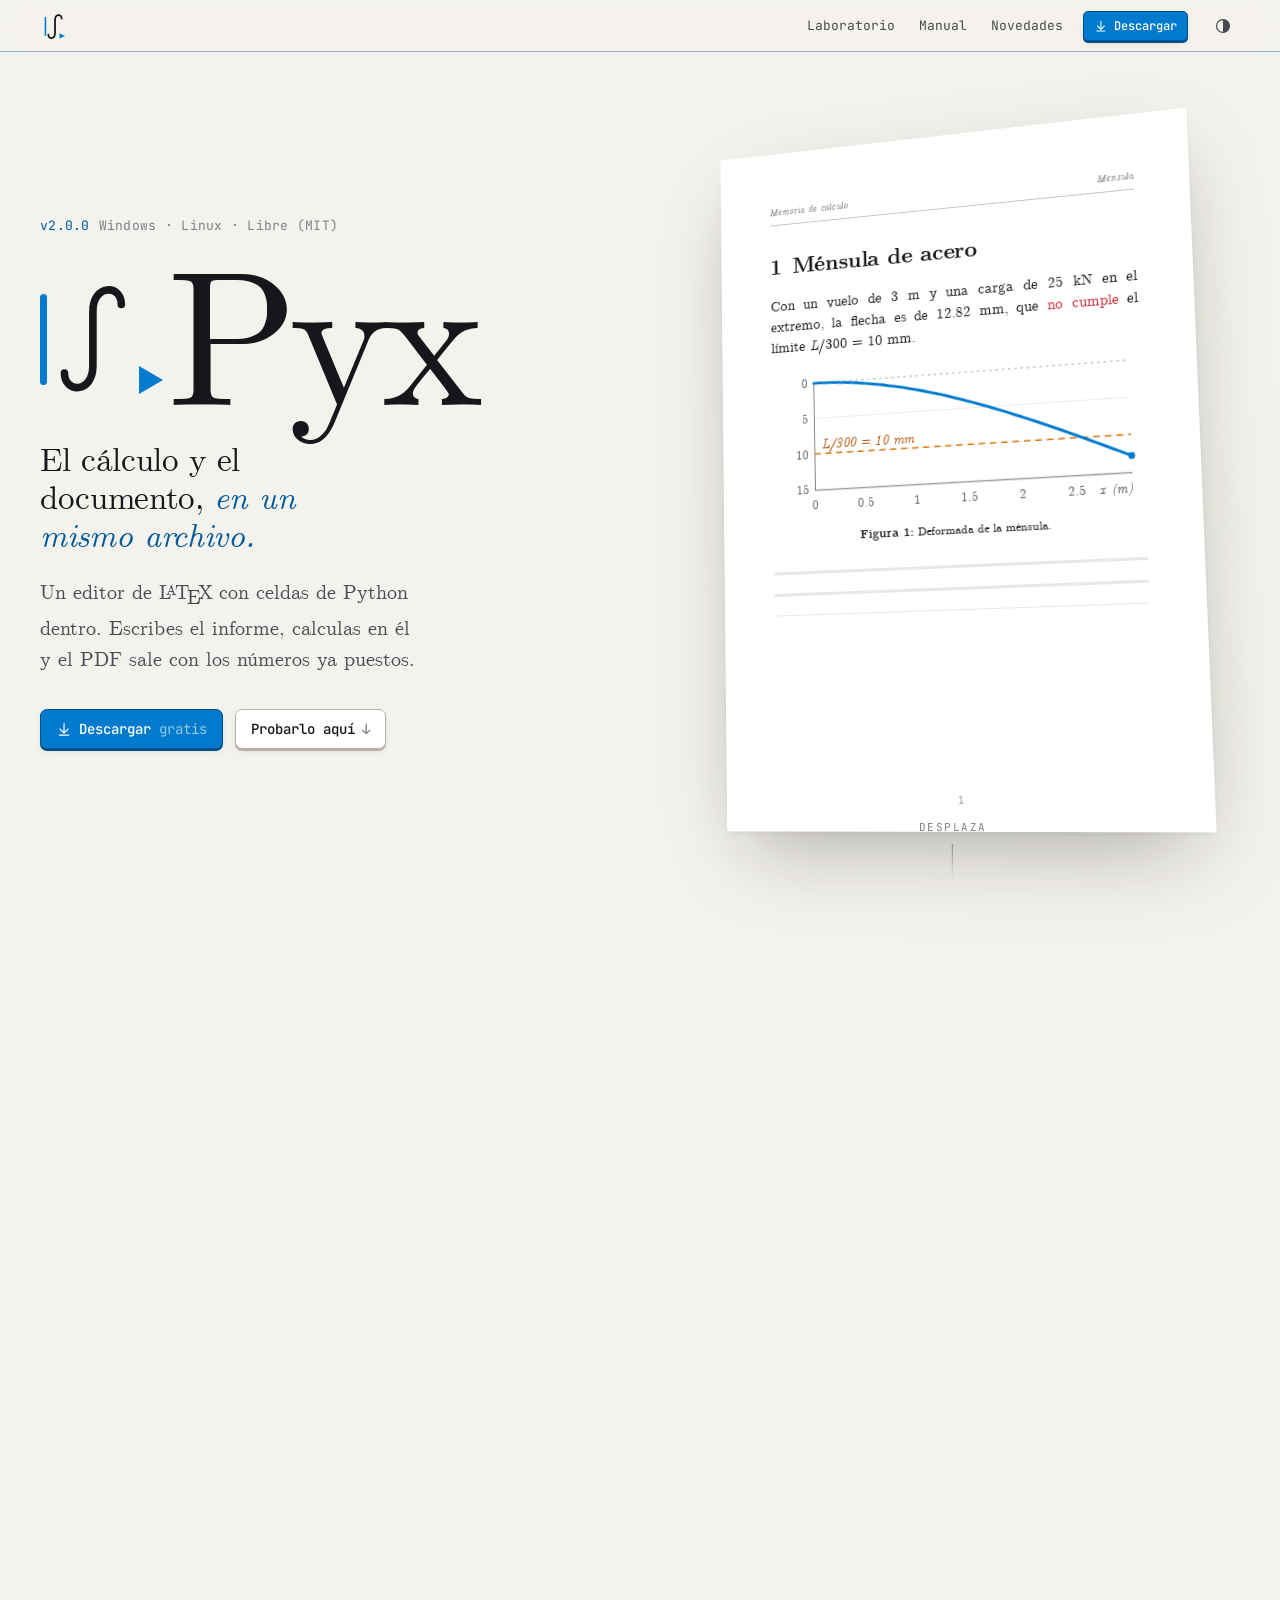
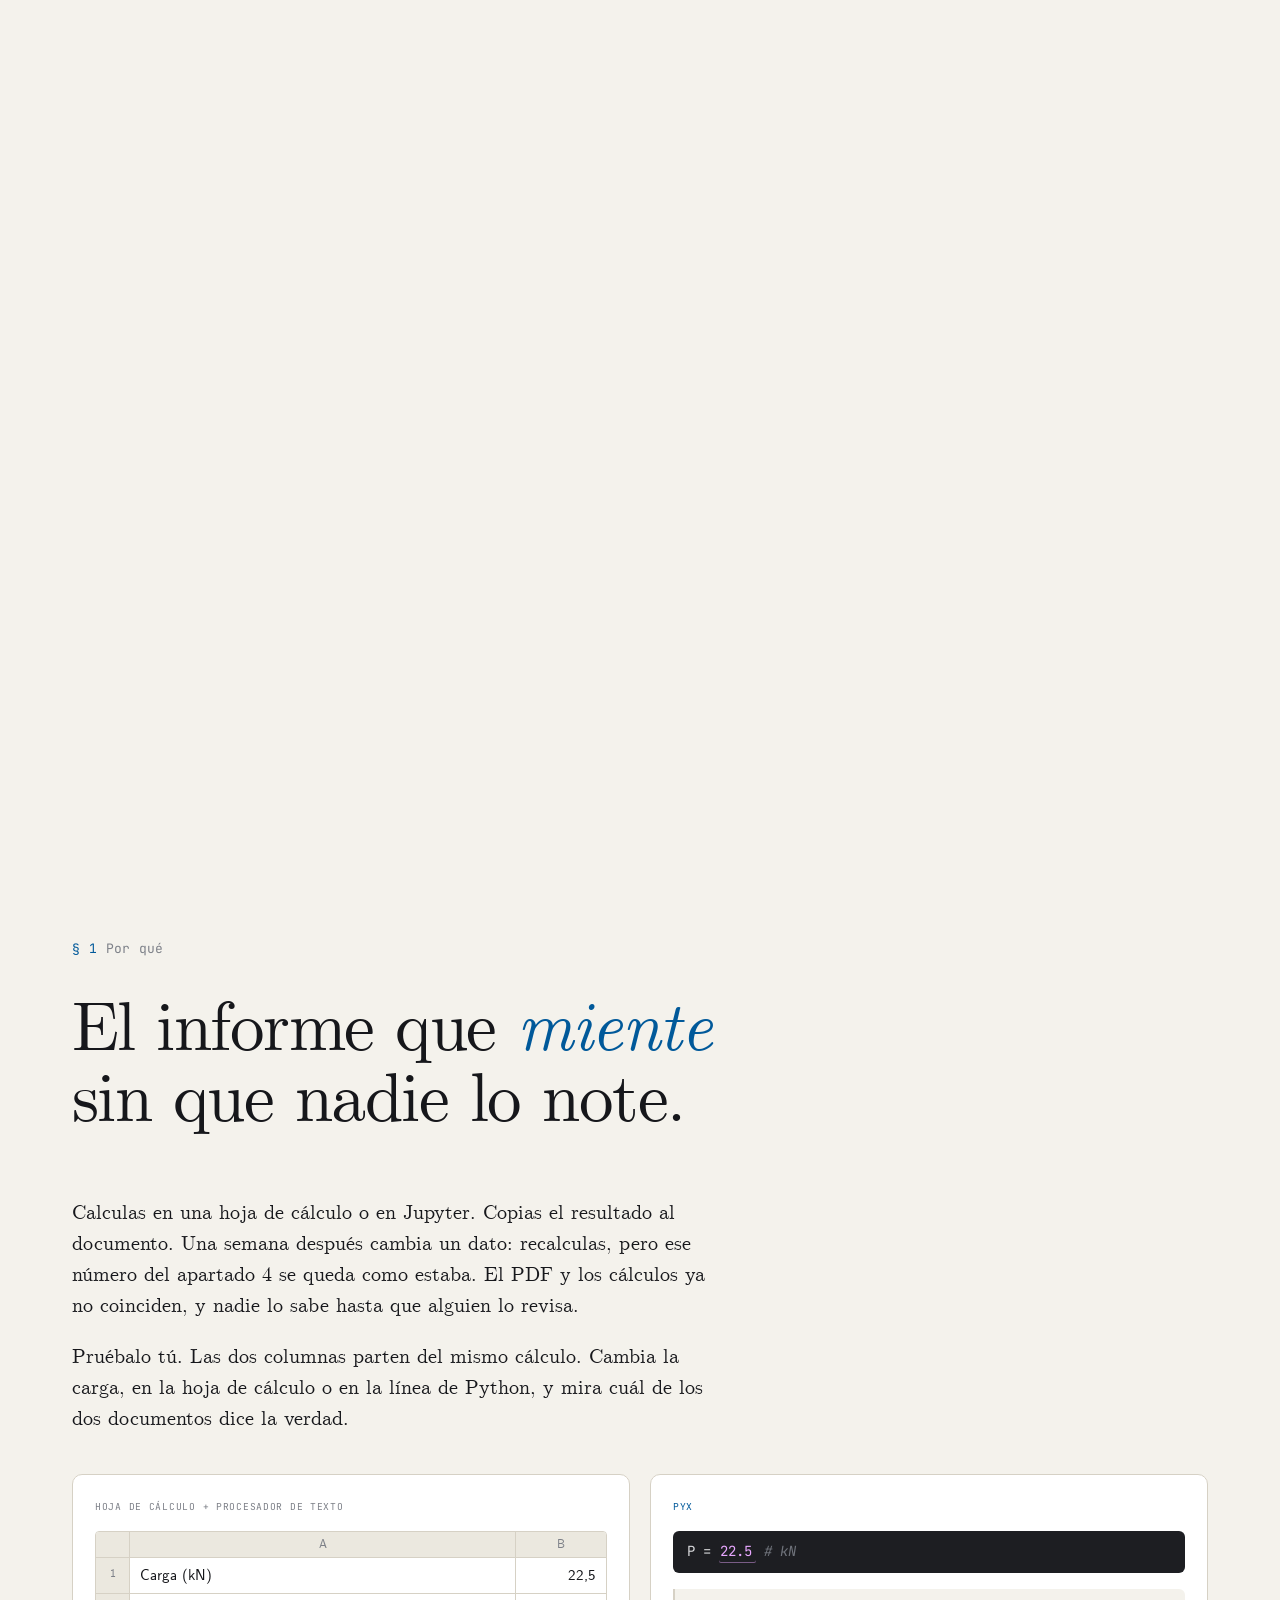
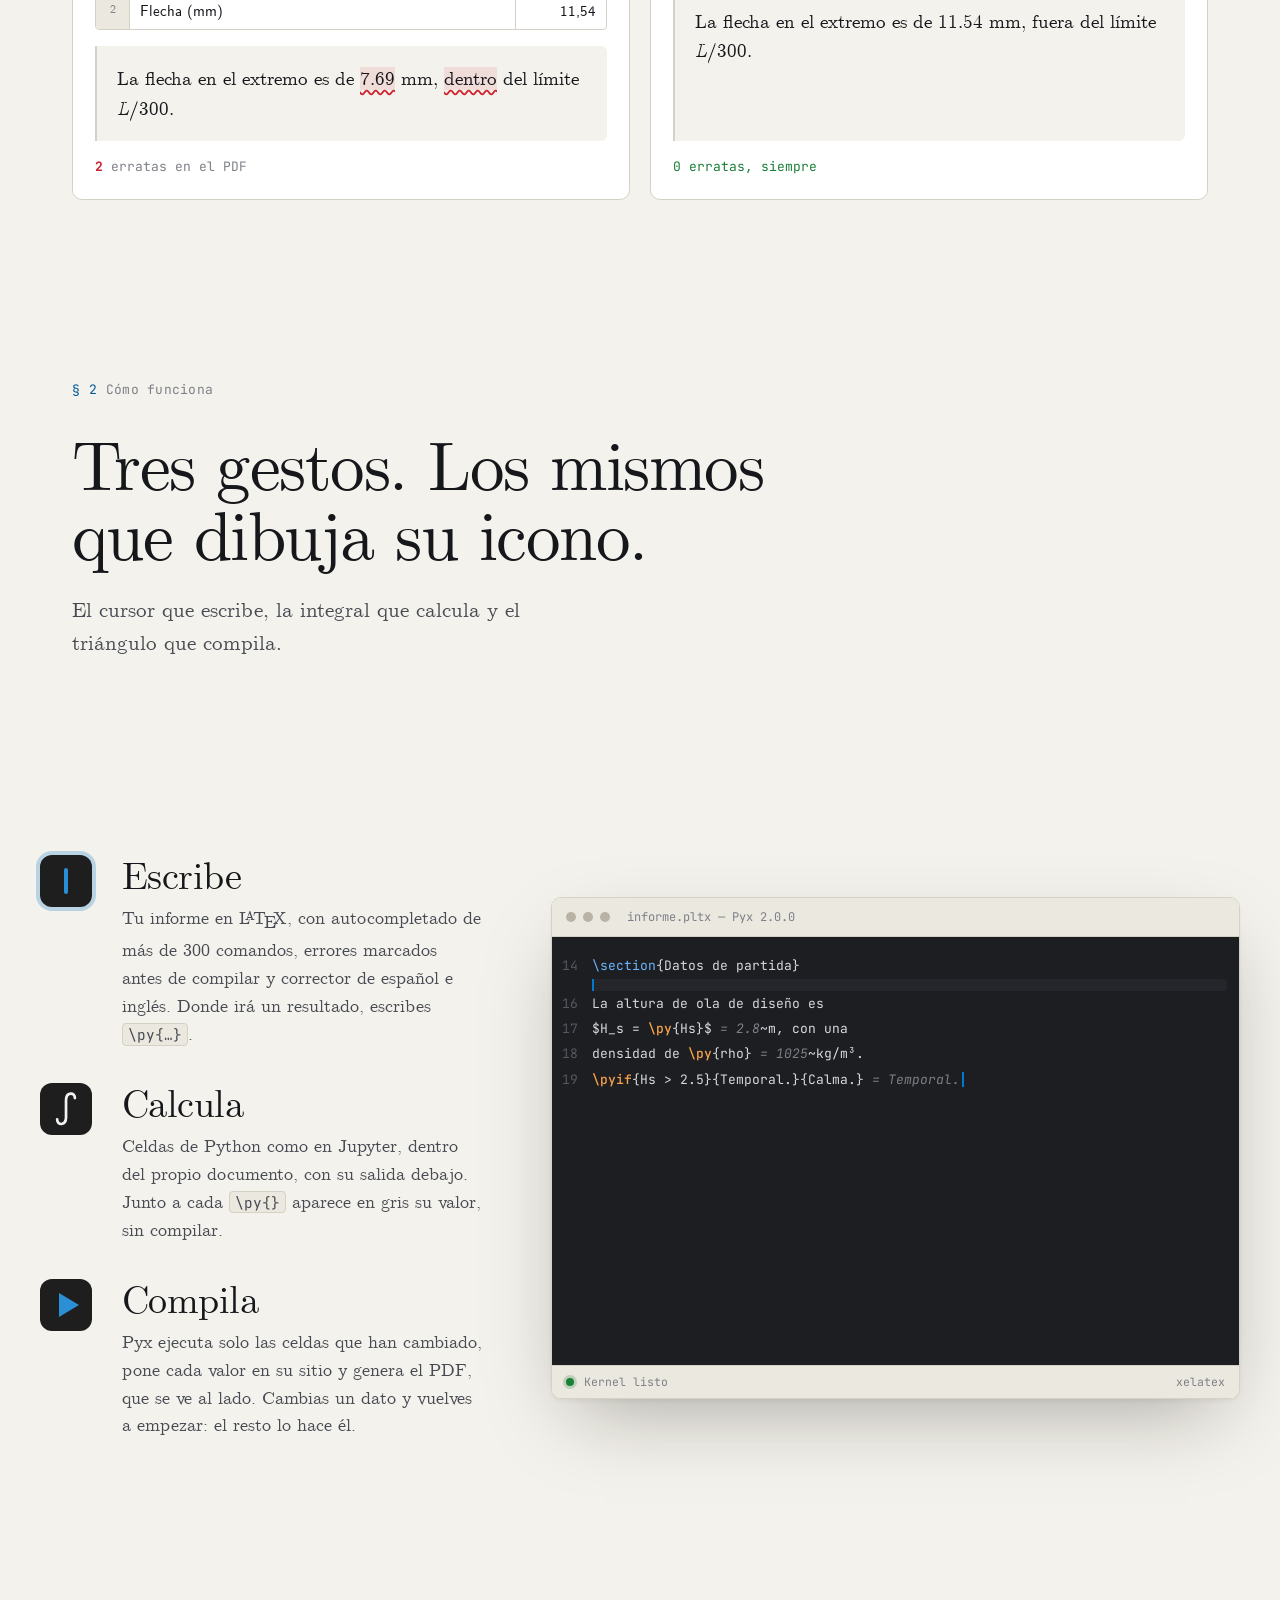
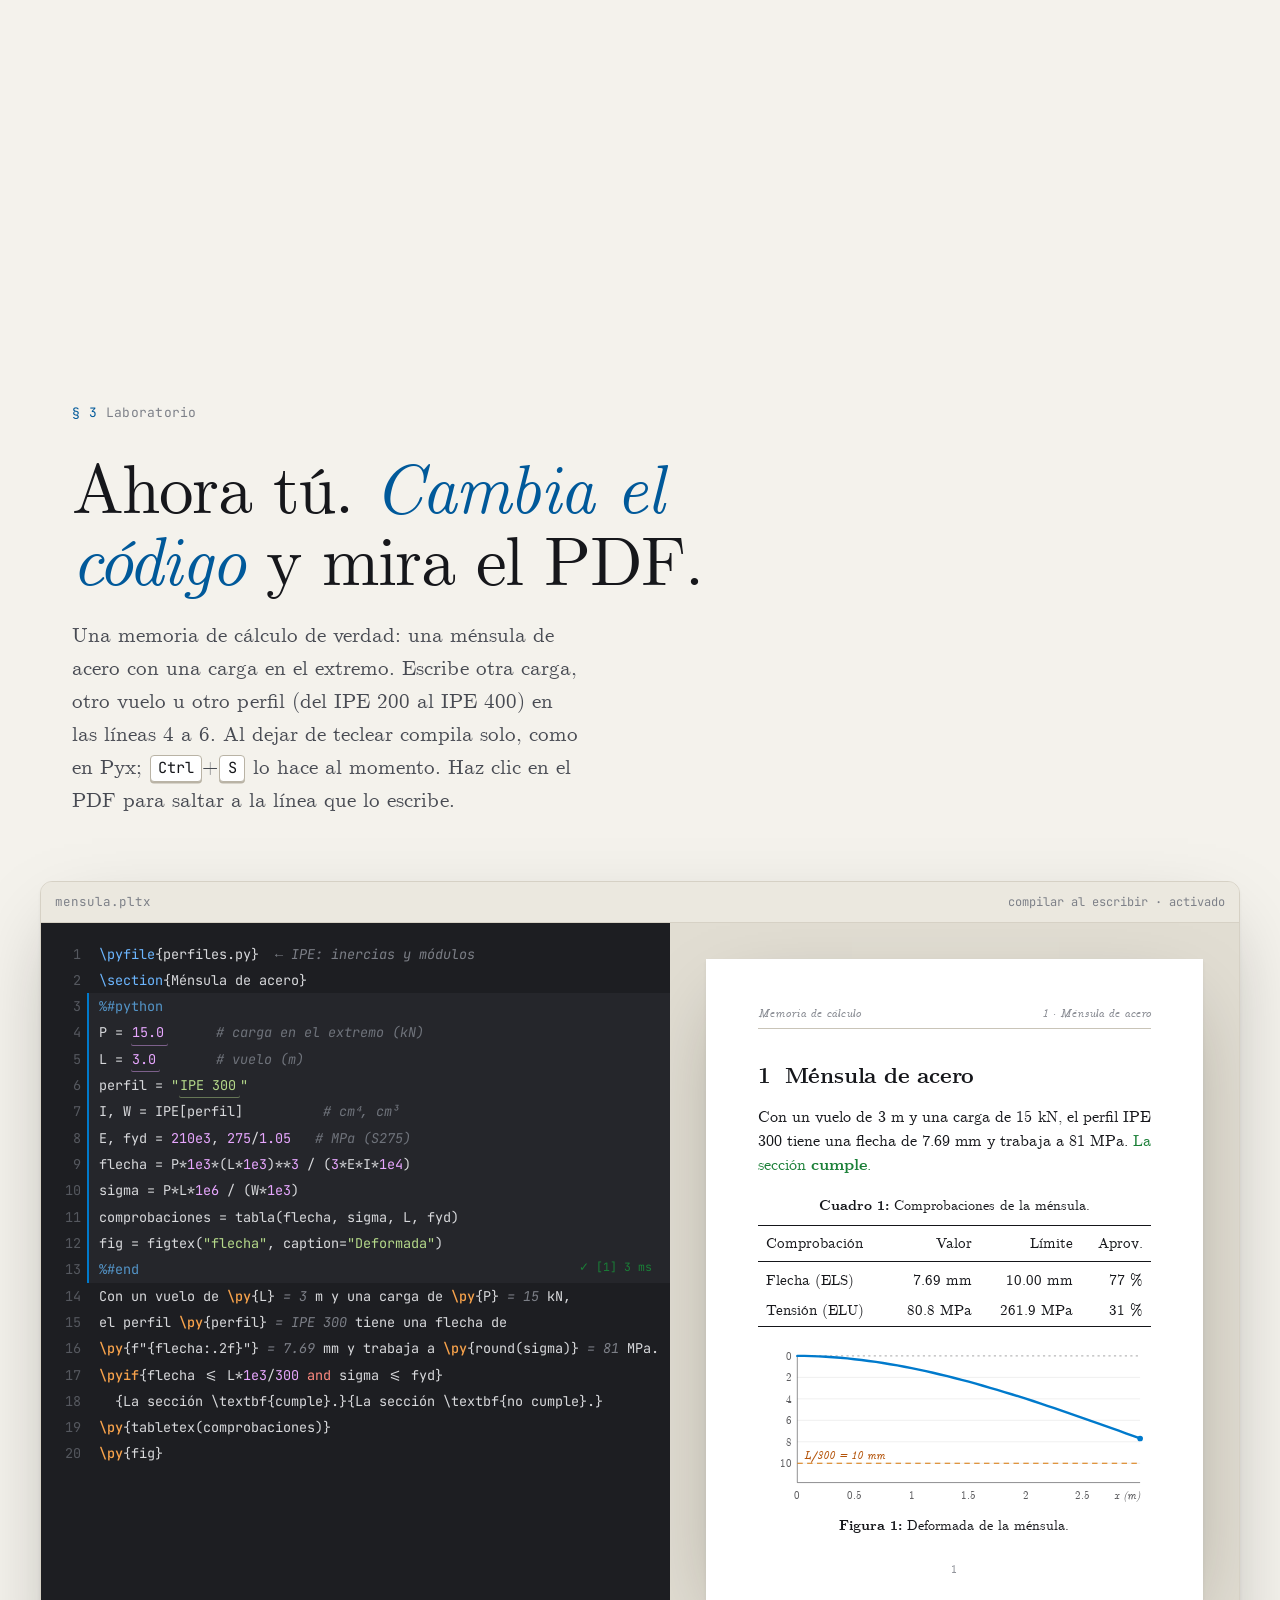
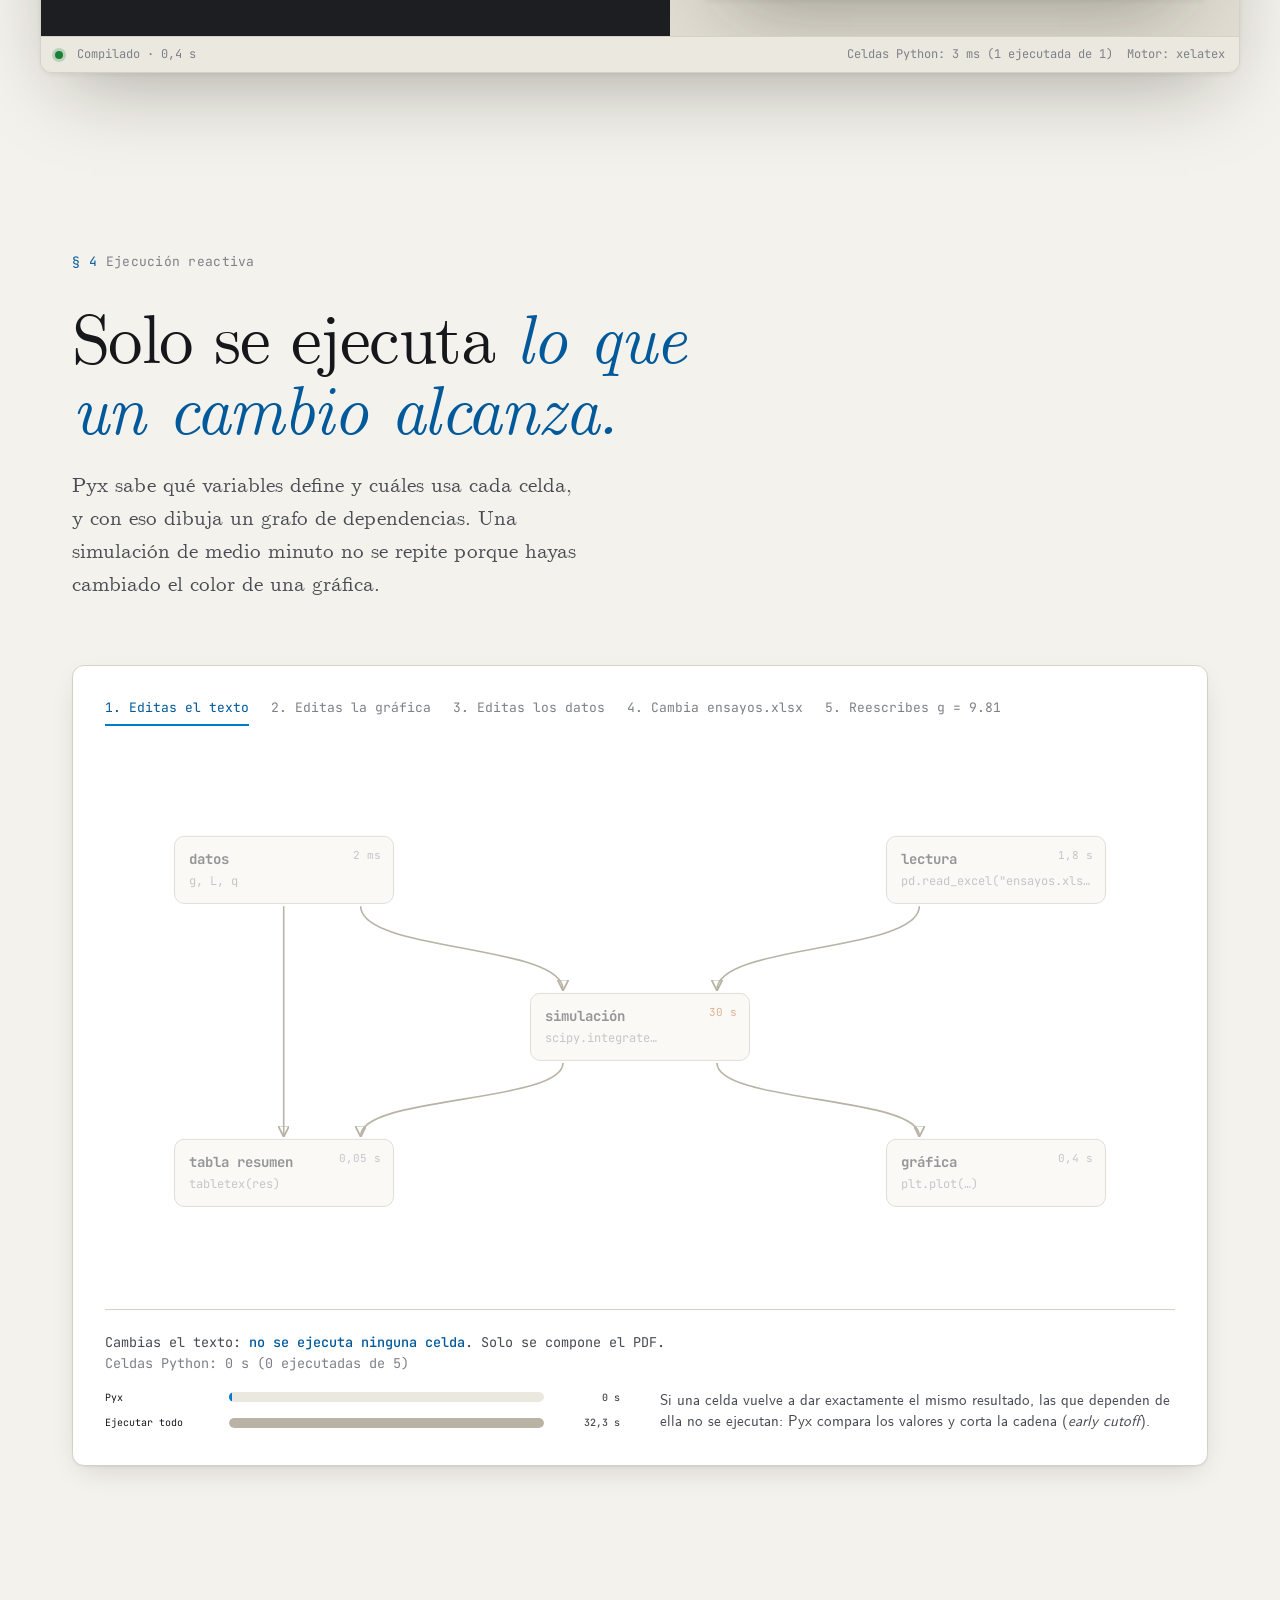
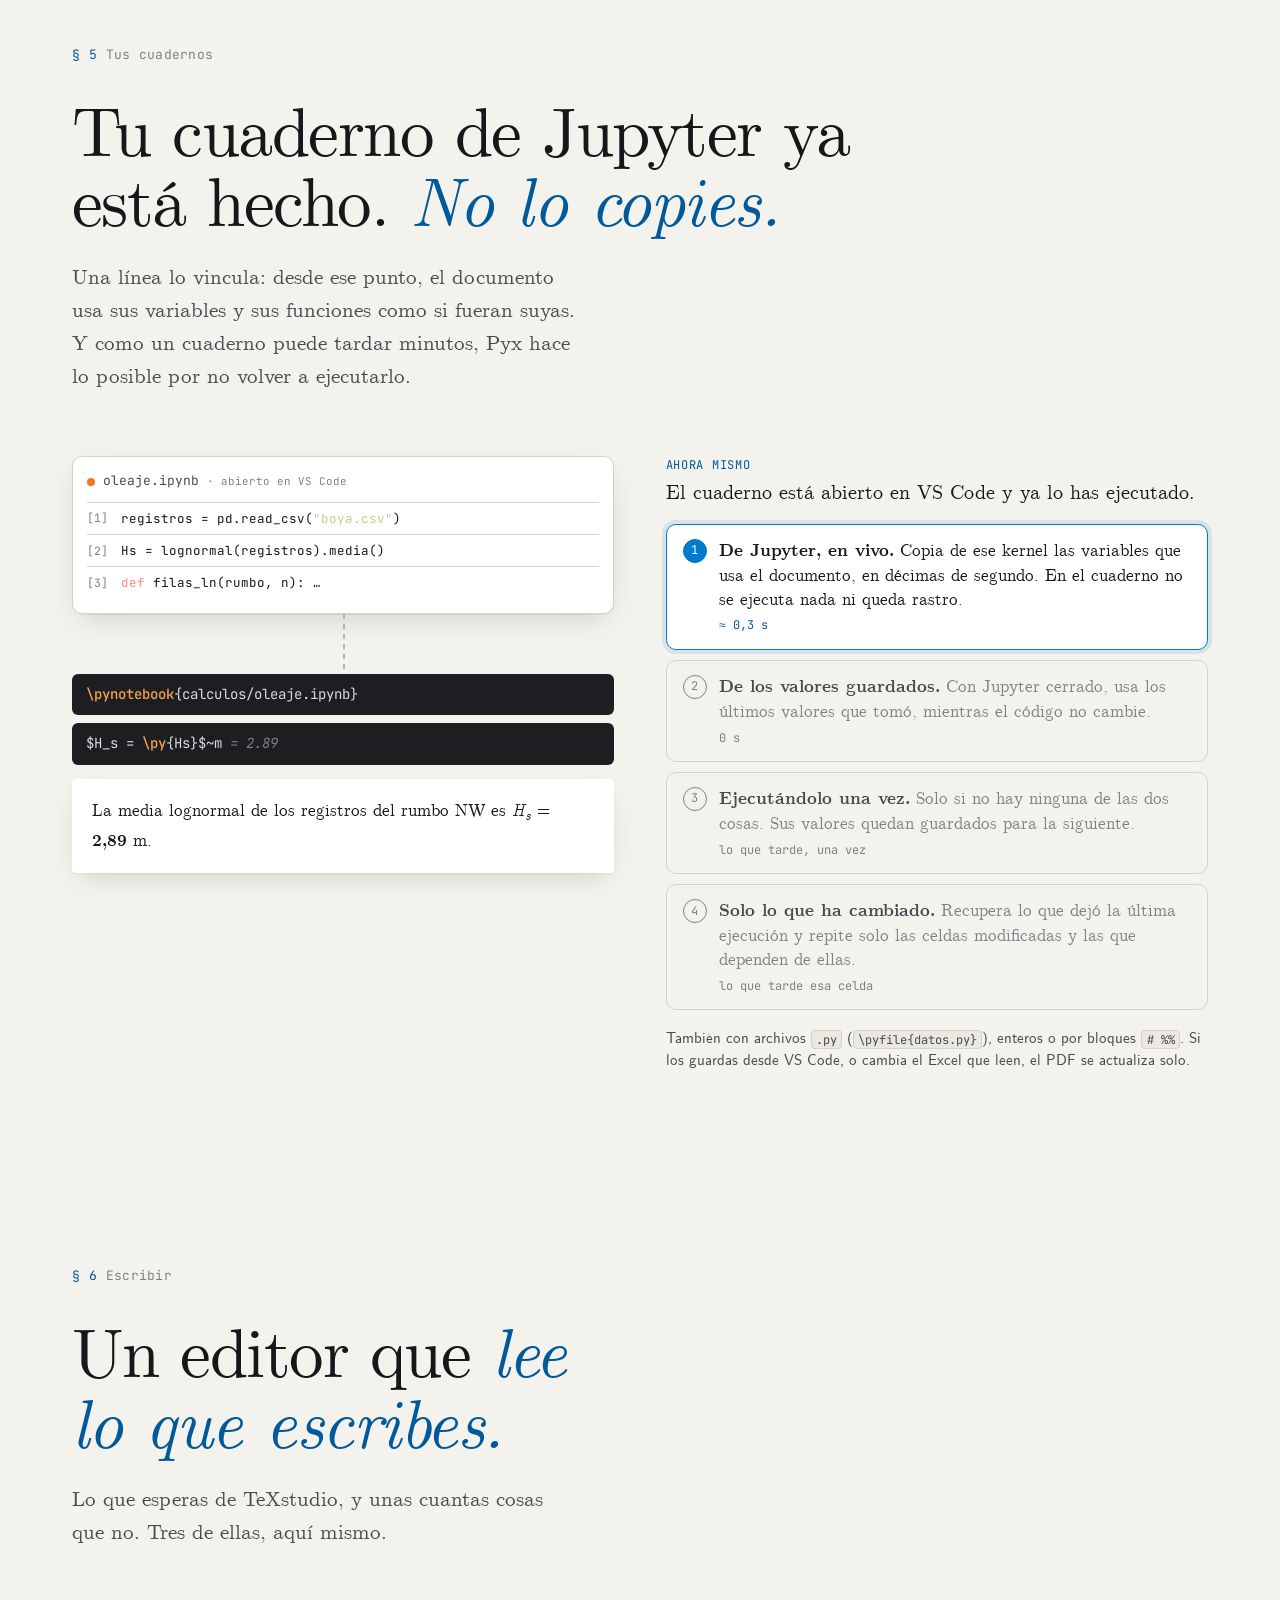
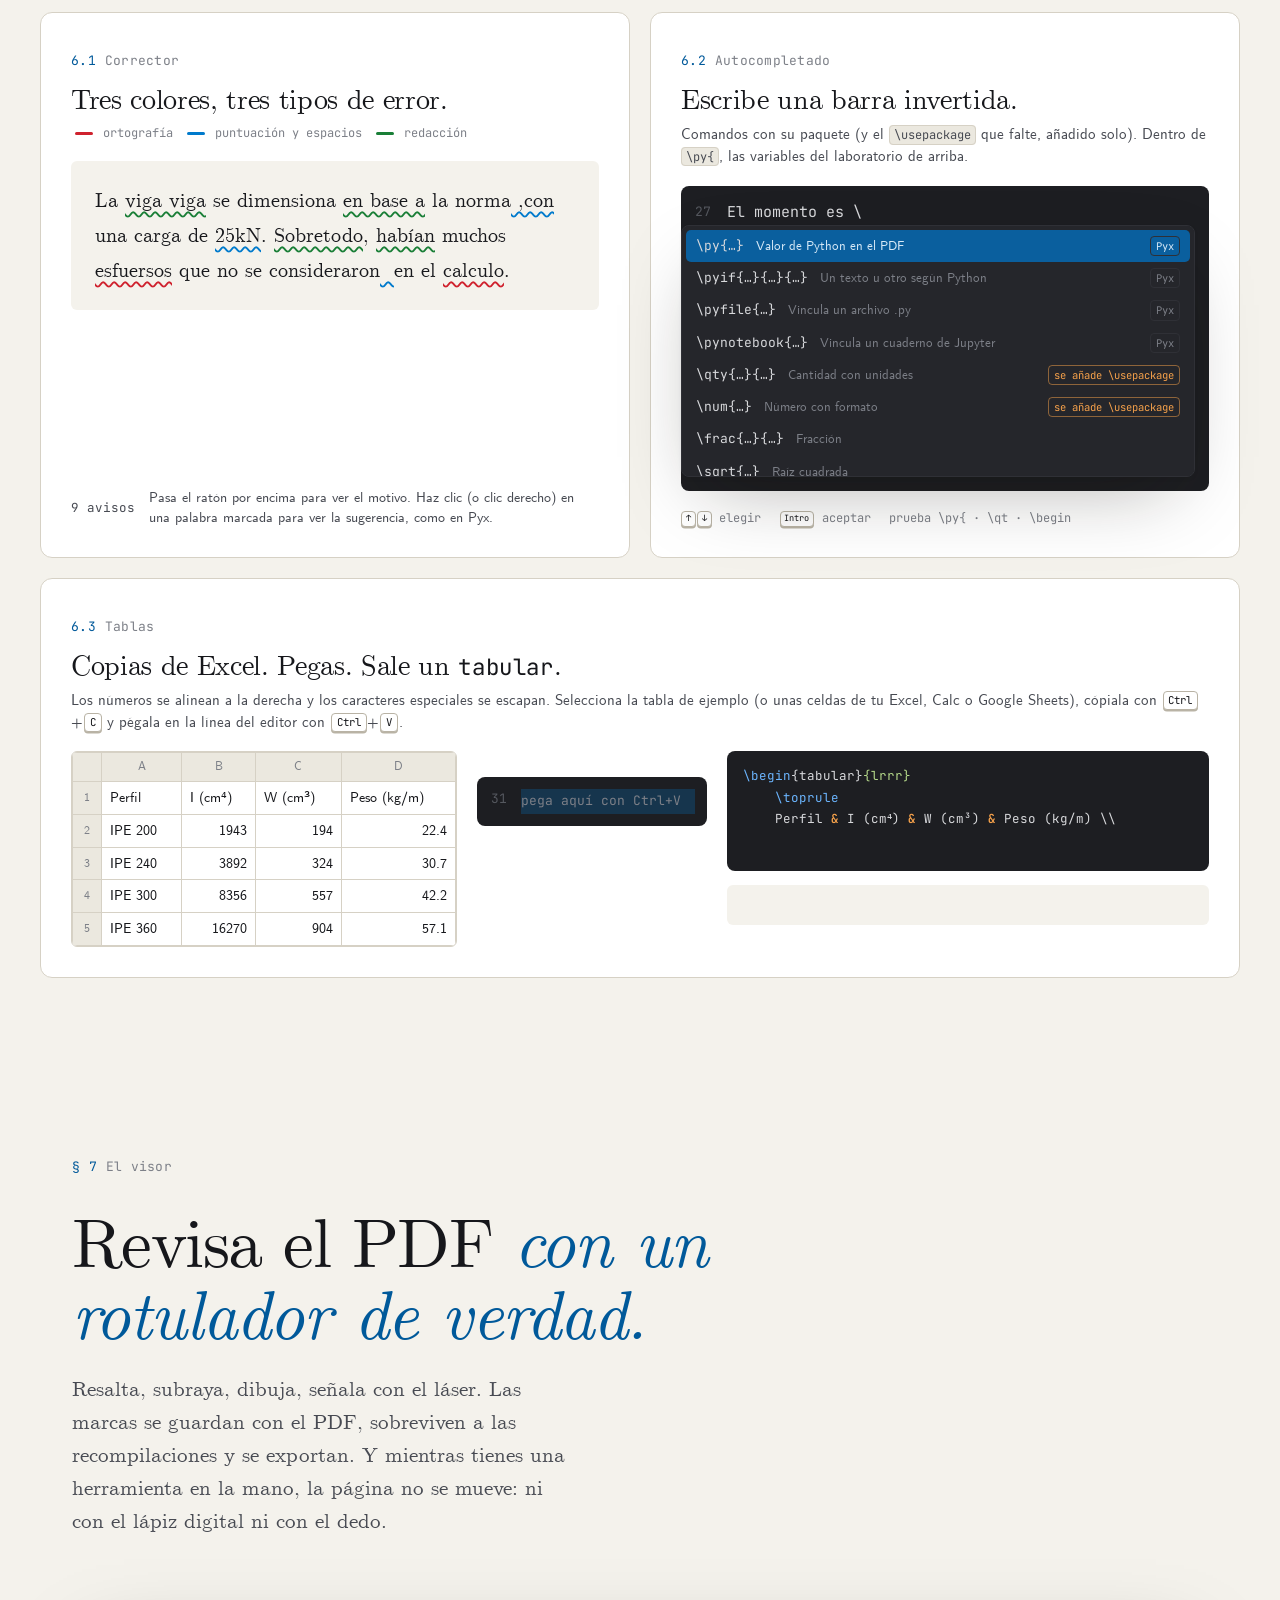
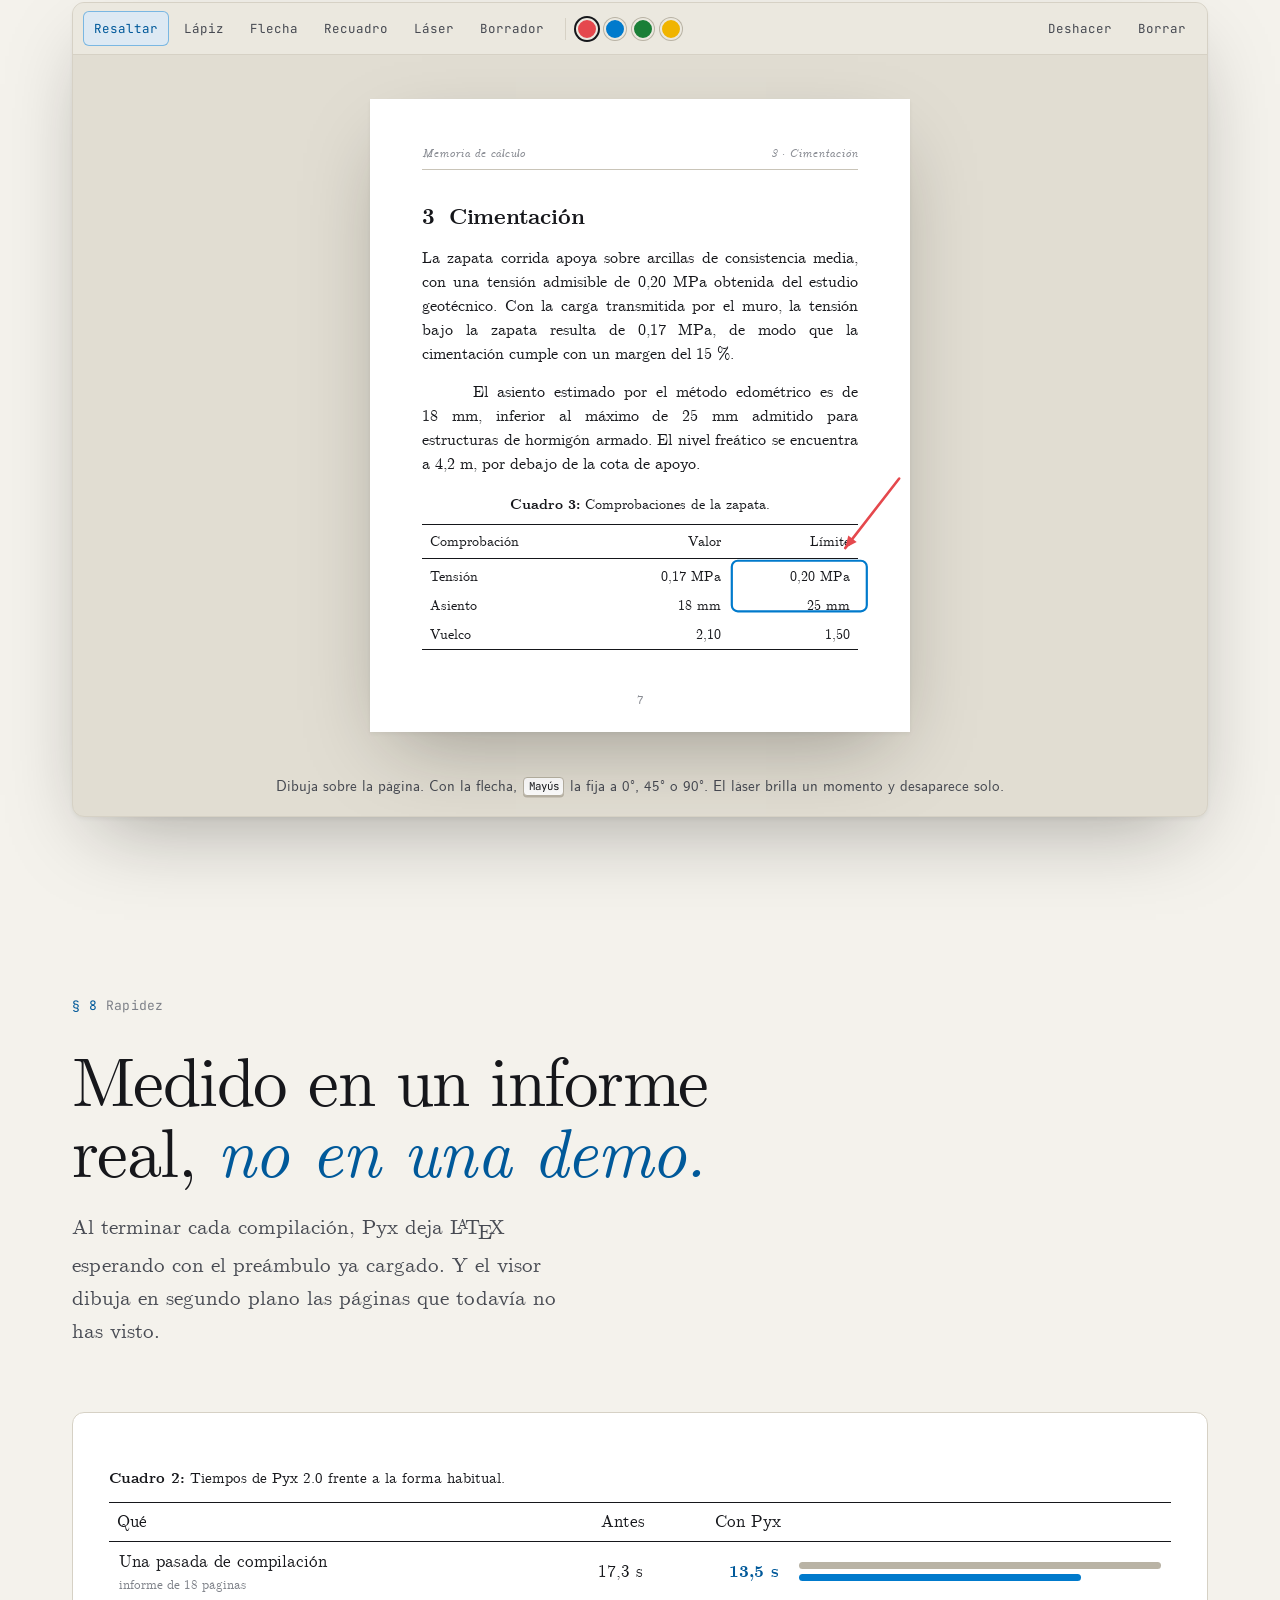
==== index.html @ 0992476f "Política de firma de código (para SignPath Foundation) Co-Authored-By: Claude Opus 5.5 <noreply@anth" ====
<!doctype html>
<html lang="es">
<head>
  <meta charset="utf-8">
  <meta name="viewport" content="width=device-width, initial-scale=1">
  <title>Pyx · El cálculo y el documento, en un mismo archivo</title>
  <meta name="description" content="Pyx es un editor de LaTeX con celdas de Python dentro. Escribes el informe, calculas en él y el PDF sale con los números ya puestos. Cambias un dato y todo se actualiza.">
  <meta name="theme-color" content="#f4f2ec" media="(prefers-color-scheme: light)">
  <meta name="theme-color" content="#111214" media="(prefers-color-scheme: dark)">
  <meta property="og:type" content="website">
  <meta property="og:title" content="Pyx · El cálculo y el documento, en un mismo archivo">
  <meta property="og:description" content="Un editor de LaTeX con celdas de Python dentro. Cambias un dato y el PDF entero se pone al día.">
  <meta property="og:image" content="assets/img/og.png">
  <meta property="og:locale" content="es_ES">
  <meta name="twitter:card" content="summary_large_image">
  <link rel="icon" href="assets/img/logo.svg" type="image/svg+xml">
  <link rel="icon" href="assets/img/favicon-32.png" sizes="32x32" type="image/png">
  <link rel="apple-touch-icon" href="assets/img/icon.png">
  <script>try{var t=localStorage.getItem('pyx-tema');if(t)document.documentElement.dataset.theme=t}catch(e){}</script>
  <link rel="preload" href="assets/fonts/cmu-serif-500-roman.woff2" as="font" type="font/woff2" crossorigin>
  <link rel="preload" href="assets/fonts/jetbrains-mono-latin-400-normal.woff2" as="font" type="font/woff2" crossorigin>
  <link rel="stylesheet" href="assets/css/base.css?v=20261116c">
  <link rel="stylesheet" href="assets/css/home.css?v=20261116c">
</head>
<body>
<a class="skip" href="#por-que">Saltar al contenido</a>

<svg width="0" height="0" style="position:absolute" aria-hidden="true">
  <defs>
    <symbol id="logo" viewBox="-2 -4 86 104">
      <rect x=".5" y="11.15" width="6.25" height="74.4" rx="3.1" fill="var(--blue)"/>
      <path d="M67.2 16.93C67.2-1.91 41.1-1.91 41.1 23.21V73.46C41.1 98.59 15 98.59 15 79.74" fill="none" stroke="currentColor" stroke-width="7" stroke-linecap="round"/>
      <path d="M80.06 84.77 58.5 95.28V74.26Z" fill="var(--blue)"/>
    </symbol>
    <symbol id="i-sun" viewBox="0 0 24 24"><circle cx="12" cy="12" r="4.2" fill="none" stroke="currentColor" stroke-width="1.6"/><path d="M12 12m0-8.6v0M12 2.2v2.2M12 19.6v2.2M2.2 12h2.2M19.6 12h2.2M5 5l1.6 1.6M17.4 17.4 19 19M5 19l1.6-1.6M17.4 6.6 19 5" stroke="currentColor" stroke-width="1.6" stroke-linecap="round"/></symbol>
    <symbol id="i-contrast" viewBox="0 0 24 24"><circle cx="12" cy="12" r="8.6" fill="none" stroke="currentColor" stroke-width="1.6"/><path d="M12 3.4a8.6 8.6 0 0 1 0 17.2Z" fill="currentColor"/></symbol>
    <symbol id="i-menu" viewBox="0 0 24 24"><path d="M4 7h16M4 12h16M4 17h10" stroke="currentColor" stroke-width="1.7" stroke-linecap="round"/></symbol>
    <symbol id="i-win" viewBox="0 0 24 24"><path d="M3 5.3 10.4 4.3v7.1H3Zm8.4-1.2L21 2.8v8.6h-9.6ZM3 12.6h7.4v7.1L3 18.7Zm8.4 0H21v8.6l-9.6-1.3Z" fill="currentColor"/></symbol>
    <symbol id="i-linux" viewBox="0 0 24 24"><path d="M12 2.5c-2.2 0-3.3 1.9-3.3 4.4 0 1.2.3 2.1-.6 3.4-1 1.4-2.6 3.6-2.6 6 0 .7.2 1.3.5 1.8-.8.4-1.6 1-1.4 1.8.3 1 2 .7 3.2 1.4 1 .6 2.3.6 2.9-.2h2.6c.6.8 1.9.8 2.9.2 1.2-.7 2.9-.4 3.2-1.4.2-.8-.6-1.4-1.4-1.8.3-.5.5-1.1.5-1.8 0-2.4-1.6-4.6-2.6-6-.9-1.3-.6-2.2-.6-3.4 0-2.5-1.1-4.4-3.3-4.4Z" fill="none" stroke="currentColor" stroke-width="1.5" stroke-linejoin="round"/><circle cx="10.6" cy="7.4" r=".9" fill="currentColor"/><circle cx="13.4" cy="7.4" r=".9" fill="currentColor"/></symbol>
    <symbol id="i-gh" viewBox="0 0 24 24"><path d="M12 2.3a9.8 9.8 0 0 0-3.1 19.1c.5.1.7-.2.7-.5v-1.7c-2.7.6-3.3-1.3-3.3-1.3-.4-1.1-1.1-1.4-1.1-1.4-.9-.6.1-.6.1-.6 1 .1 1.5 1 1.5 1 .9 1.5 2.3 1.1 2.9.8.1-.6.3-1.1.6-1.3-2.2-.2-4.5-1.1-4.5-4.9 0-1.1.4-2 1-2.7-.1-.2-.4-1.2.1-2.6 0 0 .8-.3 2.7 1a9.4 9.4 0 0 1 4.9 0c1.9-1.3 2.7-1 2.7-1 .5 1.4.2 2.4.1 2.6.6.7 1 1.6 1 2.7 0 3.8-2.3 4.7-4.5 4.9.4.3.7.9.7 1.8v2.7c0 .3.2.6.7.5A9.8 9.8 0 0 0 12 2.3Z" fill="currentColor"/></symbol>
    <symbol id="i-arrow" viewBox="0 0 24 24"><path d="M5 12h13M13 6l6 6-6 6" fill="none" stroke="currentColor" stroke-width="1.8" stroke-linecap="round" stroke-linejoin="round"/></symbol>
    <symbol id="i-down" viewBox="0 0 24 24"><path d="M12 4v13M6 12l6 6 6-6M5 21h14" fill="none" stroke="currentColor" stroke-width="1.8" stroke-linecap="round" stroke-linejoin="round"/></symbol>
  </defs>
</svg>

<header class="runhead">
  <a class="brand" href="./" aria-label="Pyx, inicio"><svg aria-hidden="true"><use href="#logo"/></svg></a>
  <nav aria-label="Principal">
    <a href="#laboratorio">Laboratorio</a>
    <a href="manual/">Manual</a>
    <a href="novedades/">Novedades</a>
    <a class="key small primary" href="#descargar"><svg aria-hidden="true"><use href="#i-down"/></svg>Descargar</a>
  </nav>
  <button class="icon-btn" type="button" data-theme-toggle aria-label="Cambiar el tema"><svg aria-hidden="true"><use href="#i-contrast"/></svg></button>
  <button class="icon-btn menu-btn" type="button" aria-label="Menú" aria-expanded="false"><svg aria-hidden="true"><use href="#i-menu"/></svg></button>
</header>

<main>

<!-- =====================================================================
     PORTADA — una hoja que se gira: todo PDF tiene un reverso
     ===================================================================== -->
<section class="hero" id="portada" aria-label="Portada">
  <div class="hero-stage">
    <div class="hero-copy">
      <div class="hero-step is-on" data-step="0">
        <p class="eyebrow"><span>v2.0.0</span><span class="n">Windows · Linux · Libre (MIT)</span></p>
        <h1 class="hero-title">
          <span class="glyphs" aria-hidden="true"><i class="g-cursor"></i><svg class="g-int" viewBox="10 -4 62 106"><path d="M67.2 16.93C67.2-1.91 41.1-1.91 41.1 23.21V73.46C41.1 98.59 15 98.59 15 79.74"/></svg><i class="g-run"></i></span>
          <span class="word">Pyx</span>
        </h1>
        <p class="hero-lede">El cálculo y el documento, <em>en un mismo archivo.</em></p>
        <p class="hero-sub">Un editor de <span class="latex">L<sup>a</sup>T<sub>e</sub>X</span> con celdas de Python dentro. Escribes el informe, calculas en él y el PDF sale con los números ya puestos.</p>
        <div class="hero-actions">
          <a class="key primary" href="#descargar"><svg aria-hidden="true"><use href="#i-down"/></svg>Descargar <span class="k-hint">gratis</span></a>
          <a class="key" href="#laboratorio">Probarlo aquí <span class="k-hint">↓</span></a>
        </div>
      </div>
      <div class="hero-step" data-step="1">
        <p class="eyebrow"><span>¶ El reverso</span></p>
        <h2 class="hero-h">Todo informe tiene un&nbsp;reverso.</h2>
        <p class="hero-sub">Dale la vuelta a la hoja: cada número del PDF es una línea de Python que se ha ejecutado. Las celdas son comentarios de <span class="latex">L<sup>a</sup>T<sub>e</sub>X</span>, así que el archivo sigue siendo <span class="latex">L<sup>a</sup>T<sub>e</sub>X</span> válido.</p>
      </div>
      <div class="hero-step" data-step="2">
        <p class="eyebrow"><span>¶ Un dato cambia</span></p>
        <h2 class="hero-h">Cambias la carga. El informe entero se&nbsp;entera.</h2>
        <p class="hero-sub">El número del párrafo, la conclusión y la gráfica. Sin copiar nada de ningún sitio: solo cambias una línea del código.</p>
        <div class="hero-edit code-line mono"><label for="hero-p">P = </label><input class="code-in" id="hero-p" value="15.0" inputmode="decimal" spellcheck="false" autocomplete="off" data-hero-p><span class="tk-com">  # carga (kN)</span></div>
        <p class="hero-note mono" data-hero-note>Escribe otra carga en la línea de arriba.</p>
      </div>
    </div>

    <div class="hero-scene" aria-hidden="true">
      <div class="sheet3d" data-sheet>
        <div class="face face-front">
          <div class="pdf-page">
            <div class="pdf-runhead"><span>Memoria de cálculo</span><span>Ménsula</span></div>
            <h3 class="pdf-h"><span>1</span>Ménsula de acero</h3>
            <p class="pdf-p">Con un vuelo de <span class="v">3</span>&nbsp;m y una carga de <span class="v" data-h="P">15</span>&nbsp;kN en el extremo, la flecha es de <span class="v" data-h="f">7.69</span>&nbsp;mm, que <span class="v verdict" data-h="ok">cumple</span> el límite <i>L</i>/300&nbsp;=&nbsp;<span class="v">10</span>&nbsp;mm.</p>
            <svg class="pdf-plot" viewBox="0 0 300 120" data-h="plot"></svg>
            <p class="pdf-cap"><b>Figura 1:</b> Deformada de la ménsula.</p>
            <p class="pdf-p pdf-ghost"></p>
            <div class="pdf-foot">1</div>
          </div>
        </div>
        <div class="face face-back">
          <div class="editor-mini">
            <div class="ed-tabs"><span class="on">mensula.pltx</span></div>
            <ol class="ed-lines">
              <li><span class="tk-cmd">\section</span>{Ménsula de acero}</li>
              <li class="cell-start"><span class="tk-cell">%#python</span></li>
              <li class="cell">P = <span class="tk-num" data-h="Pcode">15.0</span>   <span class="tk-com"># carga (kN)</span></li>
              <li class="cell">L = <span class="tk-num">3.0</span>    <span class="tk-com"># vuelo (m)</span></li>
              <li class="cell">E, I = <span class="tk-num">210e3</span>, <span class="tk-num">8356e4</span></li>
              <li class="cell">flecha = P*<span class="tk-num">1e3</span>*(L*<span class="tk-num">1e3</span>)**<span class="tk-num">3</span> / (<span class="tk-num">3</span>*E*I)</li>
              <li class="cell">admisible = L*<span class="tk-num">1e3</span> / <span class="tk-num">300</span></li>
              <li class="cell-end"><span class="tk-cell">%#end</span></li>
              <li>Con un vuelo de <span class="tk-py">\py</span>{L} m y una carga de</li>
              <li><span class="tk-py">\py</span>{P} kN en el extremo, la flecha es</li>
              <li>de <span class="tk-py">\py</span>{f"{flecha:.2f}"} mm, que</li>
              <li><span class="tk-py">\pyif</span>{flecha &lt;= admisible}{cumple}{no cumple}</li>
              <li>el límite $L/300$ = <span class="tk-py">\py</span>{admisible} mm.</li>
              <li><span class="tk-py">\py</span>{figtex(<span class="tk-str">"flecha"</span>)}</li>
            </ol>
          </div>
        </div>
      </div>
      <div class="scroll-hint mono"><span>desplaza</span><i></i></div>
    </div>
  </div>
</section>

<!-- =====================================================================
     § 1 — Por qué existe Pyx
     ===================================================================== -->
<section class="chapter" id="por-que" data-chapter="<b>§ 1</b> · Por qué">
  <div class="wrap">
    <header class="chap-head reveal">
      <p class="eyebrow"><span>§ 1</span><span class="n">Por qué</span></p>
      <h2>El informe que <em>miente</em> sin que nadie lo&nbsp;note.</h2>
    </header>
    <div class="prose reveal">
      <p>Calculas en una hoja de cálculo o en Jupyter. Copias el resultado al documento. Una semana después cambia un dato: recalculas, pero ese número del apartado 4 se queda como estaba. El PDF y los cálculos ya no coinciden, y nadie lo sabe hasta que alguien lo&nbsp;revisa.</p>
      <p>Pruébalo tú. Las dos columnas parten del mismo cálculo. Cambia la carga, en la hoja de cálculo o en la línea de Python, y mira cuál de los dos documentos dice la&nbsp;verdad.</p>
    </div>

    <div class="errata reveal" data-errata>
      <div class="errata-cols">
        <article class="errata-col old">
          <header><span class="mono">Hoja de cálculo + procesador de texto</span></header>
          <div class="sheet-mini">
            <div class="xl-row xl-head"><span></span><span>A</span><span>B</span></div>
            <div class="xl-row"><span>1</span><span>Carga (kN)</span><span class="xl-edit"><input class="xl-in" value="15,0" inputmode="decimal" spellcheck="false" autocomplete="off" aria-label="Carga en la hoja de cálculo, en kilonewtons" data-xl-p></span></div>
            <div class="xl-row"><span>2</span><span>Flecha (mm)</span><span data-xl-f>7.69</span></div>
          </div>
          <div class="doc-mini">
            <p>La flecha en el extremo es de <span class="stale" data-old-f>7.69</span>&nbsp;mm, <span class="stale" data-old-v>dentro</span> del límite <i>L</i>/300.</p>
          </div>
          <footer class="errata-count mono"><span data-errata-n>0</span> erratas en el PDF</footer>
        </article>
        <article class="errata-col new">
          <header><span class="mono">Pyx</span></header>
          <div class="code-line mono"><label for="errata-p">P = </label><input class="code-in" id="errata-p" value="15.0" inputmode="decimal" spellcheck="false" autocomplete="off" data-new-p><span class="tk-com">  # kN</span></div>
          <div class="doc-mini">
            <p>La flecha en el extremo es de <span class="live" data-new-f>7.69</span>&nbsp;mm, <span class="live" data-new-v>dentro</span> del límite <i>L</i>/300.</p>
          </div>
          <footer class="errata-count ok mono">0 erratas, siempre</footer>
        </article>
      </div>
    </div>
  </div>
</section>

<!-- =====================================================================
     § 2 — Tres gestos: | ∫ ▶
     ===================================================================== -->
<section class="chapter gestures" id="como" data-chapter="<b>§ 2</b> · Cómo funciona">
  <div class="wrap">
    <header class="chap-head reveal">
      <p class="eyebrow"><span>§ 2</span><span class="n">Cómo funciona</span></p>
      <h2>Tres gestos. Los mismos que dibuja su&nbsp;icono.</h2>
      <p class="chap-sub">El cursor que escribe, la integral que calcula y el triángulo que compila.</p>
    </header>
  </div>
  <div class="gest-track" data-gestures>
    <div class="gest-stage">
      <div class="gest-copy">
        <ol class="gest-list">
          <li class="is-on" data-g="0">
            <span class="gest-glyph g0" aria-hidden="true"><i></i></span>
            <h3>Escribe</h3>
            <p>Tu informe en <span class="latex">L<sup>a</sup>T<sub>e</sub>X</span>, con autocompletado de más de 300 comandos, errores marcados antes de compilar y corrector de español e inglés. Donde irá un resultado, escribes <code>\py{…}</code>.</p>
          </li>
          <li data-g="1">
            <span class="gest-glyph g1" aria-hidden="true"><svg viewBox="10 -4 62 106"><path d="M67.2 16.93C67.2-1.91 41.1-1.91 41.1 23.21V73.46C41.1 98.59 15 98.59 15 79.74"/></svg></span>
            <h3>Calcula</h3>
            <p>Celdas de Python como en Jupyter, dentro del propio documento, con su salida debajo. Junto a cada <code>\py{}</code> aparece en gris su valor, sin compilar.</p>
          </li>
          <li data-g="2">
            <span class="gest-glyph g2" aria-hidden="true"><i></i></span>
            <h3>Compila</h3>
            <p>Pyx ejecuta solo las celdas que han cambiado, pone cada valor en su sitio y genera el PDF, que se ve al lado. Cambias un dato y vuelves a&nbsp;empezar: el resto lo hace&nbsp;él.</p>
          </li>
        </ol>
      </div>
      <div class="gest-visual" aria-hidden="true">
        <div class="win">
          <div class="win-bar"><span></span><span></span><span></span><b>informe.pltx — Pyx 2.0.0</b></div>
          <div class="win-body">
            <div class="win-editor">
              <div class="wl"><em>14</em><span class="tk-cmd">\section</span>{Datos de partida}</div>
              <div class="wl gcell"><em>15</em><span class="cellbox"><span>g = <span class="tk-num">9.81</span>   <span class="tk-com"># gravedad (m/s²)</span></span><span>rho = <span class="tk-num">1025</span> <span class="tk-com"># agua de mar (kg/m³)</span></span><span>Hs = <span class="tk-num">2.8</span>   <span class="tk-com"># ola de diseño (m)</span></span><small class="cell-out">✓ [1]  4 ms</small></span></div>
              <div class="wl"><em>16</em>La altura de ola de diseño es</div>
              <div class="wl"><em>17</em>$H_s = <span class="tk-py">\py</span>{Hs}$<span class="ghost"> = 2.8</span>~m, con una</div>
              <div class="wl"><em>18</em>densidad de <span class="tk-py">\py</span>{rho}<span class="ghost"> = 1025</span>~kg/m³.</div>
              <div class="wl typing"><em>19</em><span class="tk-py">\pyif</span>{Hs &gt; 2.5}{Temporal.}{Calma.}<span class="ghost"> = Temporal.</span><i class="caret"></i></div>
            </div>
            <div class="win-pdf">
              <div class="mini-page">
                <h4><span>1</span> Datos de partida</h4>
                <p>La altura de ola de diseño es <i>H<sub>s</sub></i> = <b class="pv">2.8</b>&nbsp;m, con una densidad de <b class="pv">1025</b>&nbsp;kg/m³. <b class="pv">Temporal.</b></p>
                <div class="mini-lines"><i></i><i></i><i></i><i style="width:60%"></i></div>
              </div>
            </div>
          </div>
          <div class="win-status"><span class="led"></span><span data-gstatus>Kernel listo</span><span class="sp"></span><span>xelatex</span></div>
        </div>
      </div>
    </div>
  </div>
</section>

<!-- =====================================================================
     § 3 — Laboratorio
     ===================================================================== -->
<section class="chapter lab-chapter" id="laboratorio" data-chapter="<b>§ 3</b> · Laboratorio">
  <div class="wrap">
    <header class="chap-head reveal">
      <p class="eyebrow"><span>§ 3</span><span class="n">Laboratorio</span></p>
      <h2>Ahora tú. <em>Cambia el código</em> y mira el&nbsp;PDF.</h2>
      <p class="chap-sub">Una memoria de cálculo de verdad: una ménsula de acero con una carga en el extremo. Escribe otra carga, otro vuelo u otro perfil (del IPE 200 al IPE 400) en las líneas 4 a 6. Al dejar de teclear compila solo, como en Pyx; <kbd>Ctrl</kbd>+<kbd>S</kbd> lo hace al momento. Haz clic en el PDF para saltar a la línea que lo escribe.</p>
    </header>
  </div>

  <div class="lab reveal" data-lab>
    <div class="lab-toolbar">
      <div class="lab-tabs" role="tablist" aria-label="Vista">
        <button class="lab-tab is-on" role="tab" aria-selected="true" data-lab-view="code">Código</button>
        <button class="lab-tab" role="tab" aria-selected="false" data-lab-view="pdf">PDF</button>
      </div>
      <span class="lab-file mono">mensula.pltx</span>
      <span class="sp"></span>
      <span class="lab-hint mono hide-sm">compilar al escribir · activado</span>
    </div>
    <div class="lab-body" data-view="code">
      <div class="lab-code" aria-label="Código del documento">
        <ol class="code-lines" data-lab-code>
          <li data-line="1"><span class="tk-cmd">\pyfile</span>{perfiles.py}<span class="ghost">  ← IPE: inercias y módulos</span></li>
          <li data-line="2"><span class="tk-cmd">\section</span>{Ménsula de acero}</li>
          <li data-line="3" class="c-start"><span class="tk-cell">%#python</span></li>
          <li data-line="4" class="c">P = <input class="code-in" data-var="P" value="15.0" inputmode="decimal" spellcheck="false" autocomplete="off" aria-label="Línea 4: carga P en kN">      <span class="tk-com"># carga en el extremo (kN)</span></li>
          <li data-line="5" class="c">L = <input class="code-in" data-var="L" value="3.0" inputmode="decimal" spellcheck="false" autocomplete="off" aria-label="Línea 5: vuelo L en metros">       <span class="tk-com"># vuelo (m)</span></li>
          <li data-line="6" class="c">perfil = <span class="tk-str">"</span><input class="code-in str" data-var="perfil" value="IPE 300" spellcheck="false" autocomplete="off" aria-label="Línea 6: perfil, de IPE 200 a IPE 400"><span class="tk-str">"</span></li>
          <li data-line="7" class="c">I, W = IPE[perfil]          <span class="tk-com"># cm⁴, cm³</span></li>
          <li data-line="8" class="c">E, fyd = <span class="tk-num">210e3</span>, <span class="tk-num">275</span>/<span class="tk-num">1.05</span>   <span class="tk-com"># MPa (S275)</span></li>
          <li data-line="9" class="c">flecha = P*<span class="tk-num">1e3</span>*(L*<span class="tk-num">1e3</span>)**<span class="tk-num">3</span> / (<span class="tk-num">3</span>*E*I*<span class="tk-num">1e4</span>)</li>
          <li data-line="10" class="c">sigma = P*L*<span class="tk-num">1e6</span> / (W*<span class="tk-num">1e3</span>)</li>
          <li data-line="11" class="c">comprobaciones = tabla(flecha, sigma, L, fyd)</li>
          <li data-line="12" class="c">fig = figtex(<span class="tk-str">"flecha"</span>, caption=<span class="tk-str">"Deformada"</span>)</li>
          <li data-line="13" class="c-end"><span class="tk-cell">%#end</span><span class="cell-run mono" data-lab-run>✓ [1] 3 ms</span></li>
          <li data-line="14">Con un vuelo de <span class="tk-py">\py</span>{L}<span class="ghost" data-g="L"> = 3.0</span> m y una carga de <span class="tk-py">\py</span>{P}<span class="ghost" data-g="P"> = 15.0</span> kN,</li>
          <li data-line="15">el perfil <span class="tk-py">\py</span>{perfil}<span class="ghost" data-g="perfil"> = IPE 300</span> tiene una flecha de</li>
          <li data-line="16"><span class="tk-py">\py</span>{f"{flecha:.2f}"}<span class="ghost" data-g="f"> = 7.69</span> mm y trabaja a <span class="tk-py">\py</span>{round(sigma)}<span class="ghost" data-g="s"> = 81</span> MPa.</li>
          <li data-line="17"><span class="tk-py">\pyif</span>{flecha &lt;= L*<span class="tk-num">1e3</span>/<span class="tk-num">300</span> <span class="tk-kw">and</span> sigma &lt;= fyd}</li>
          <li data-line="18">  {La sección \textbf{cumple}.}{La sección \textbf{no cumple}.}</li>
          <li data-line="19"><span class="tk-py">\py</span>{tabletex(comprobaciones)}</li>
          <li data-line="20"><span class="tk-py">\py</span>{fig}</li>
        </ol>
      </div>
      <div class="lab-pdf" aria-live="polite">
        <article class="pdf-page big" data-lab-pdf>
          <div class="pdf-runhead"><span>Memoria de cálculo</span><span>1 · Ménsula de acero</span></div>
          <h3 class="pdf-h" data-sync="2"><span>1</span>Ménsula de acero</h3>
          <p class="pdf-p" data-sync="14-18">Con un vuelo de <span class="v" data-o="L">3.0</span>&nbsp;m y una carga de <span class="v" data-o="P">15.0</span>&nbsp;kN, el perfil <span class="v" data-o="perfil">IPE 300</span> tiene una flecha de <span class="v" data-o="f">7.69</span>&nbsp;mm y trabaja a <span class="v" data-o="s">81</span>&nbsp;MPa. <span class="v verdict" data-o="verdict" data-sync="17-18">La sección <b>cumple</b>.</span></p>
          <table class="booktabs" data-sync="19">
            <caption><b>Cuadro 1:</b> Comprobaciones de la ménsula.</caption>
            <thead><tr><th>Comprobación</th><th>Valor</th><th>Límite</th><th>Aprov.</th></tr></thead>
            <tbody>
              <tr><td>Flecha (ELS)</td><td data-o="f2">7.69 mm</td><td data-o="adm">10.00 mm</td><td data-o="uf">77 %</td></tr>
              <tr><td>Tensión (ELU)</td><td data-o="s2">80.8 MPa</td><td>261.9 MPa</td><td data-o="us">31 %</td></tr>
            </tbody>
          </table>
          <figure class="pdf-fig" data-sync="20">
            <svg viewBox="0 0 360 150" data-o="plot" role="img" aria-label="Gráfica de la deformada de la ménsula"></svg>
            <figcaption><b>Figura 1:</b> Deformada de la ménsula.</figcaption>
          </figure>
          <div class="pdf-foot">1</div>
        </article>
      </div>
    </div>
    <div class="lab-status mono">
      <span class="led" data-lab-led></span>
      <span data-lab-state>Compilado · 0,4 s</span>
      <span class="sp"></span>
      <span class="hide-sm" data-lab-cells>Celdas Python: 3 ms (1 ejecutada de 1)</span>
      <span>Motor: xelatex</span>
    </div>
  </div>
</section>

<!-- =====================================================================
     § 4 — Ejecución reactiva
     ===================================================================== -->
<section class="chapter" id="reactivo" data-chapter="<b>§ 4</b> · Ejecución reactiva">
  <div class="wrap">
    <header class="chap-head reveal">
      <p class="eyebrow"><span>§ 4</span><span class="n">Ejecución reactiva</span></p>
      <h2>Solo se ejecuta <em>lo que un cambio&nbsp;alcanza.</em></h2>
      <p class="chap-sub">Pyx sabe qué variables define y cuáles usa cada celda, y con eso dibuja un grafo de dependencias. Una simulación de medio minuto no se repite porque hayas cambiado el color de una gráfica.</p>
    </header>

    <div class="dag reveal" data-dag>
      <ol class="dag-steps mono" aria-label="Cinco cambios, uno tras otro">
        <li data-dag-do="texto">Editas el texto</li>
        <li data-dag-do="grafica">Editas la gráfica</li>
        <li data-dag-do="datos">Editas los datos</li>
        <li data-dag-do="excel">Cambia ensayos.xlsx</li>
        <li data-dag-do="mismo">Reescribes g = 9.81</li>
      </ol>
      <div class="dag-board">
        <svg class="dag-svg" viewBox="0 0 720 360" role="img" aria-label="Grafo de dependencias de cinco celdas">
          <defs><marker id="ah" viewBox="0 0 10 10" refX="9" refY="5" markerWidth="7" markerHeight="7" orient="auto-start-reverse"><path d="M0 0 10 5 0 10Z" fill="currentColor"/></marker></defs>
          <g class="edges"><path data-e="datos-sim"/><path data-e="excel-sim"/><path data-e="sim-graf"/><path data-e="sim-tabla"/><path data-e="datos-tabla"/></g>
        </svg>
        <div class="dag-node" data-n="datos" style="--x:16.7%;--y:21.7%"><b>datos</b><span>g, L, q</span><em>2 ms</em></div>
        <div class="dag-node" data-n="excel" style="--x:83.3%;--y:21.7%"><b>lectura</b><span>pd.read_excel("ensayos.xlsx")</span><em>1,8 s</em></div>
        <div class="dag-node heavy" data-n="sim" style="--x:50%;--y:51%"><b>simulación</b><span>scipy.integrate…</span><em>30 s</em></div>
        <div class="dag-node" data-n="graf" style="--x:83.3%;--y:78.3%"><b>gráfica</b><span>plt.plot(…)</span><em>0,4 s</em></div>
        <div class="dag-node" data-n="tabla" style="--x:16.7%;--y:78.3%"><b>tabla resumen</b><span>tabletex(res)</span><em>0,05 s</em></div>
      </div>
      <div class="dag-log">
        <p class="mono dag-line" data-dag-line>Elige un cambio y mira qué se vuelve a ejecutar.</p>
        <div class="dag-bars">
          <div class="dag-bar"><span class="mono">Pyx</span><i data-dag-pyx style="--w:0%"></i><b class="mono" data-dag-pyxt>—</b></div>
          <div class="dag-bar ref"><span class="mono">Ejecutar todo</span><i style="--w:100%"></i><b class="mono">32,3 s</b></div>
        </div>
        <p class="dag-note caption" data-dag-note>Si una celda vuelve a dar exactamente el mismo resultado, las que dependen de ella no se ejecutan: Pyx compara los valores y corta la cadena (<i>early cutoff</i>).</p>
      </div>
    </div>
  </div>
</section>

<!-- =====================================================================
     § 5 — Cuadernos y archivos vinculados
     ===================================================================== -->
<section class="chapter" id="cuadernos" data-chapter="<b>§ 5</b> · Tus cuadernos">
  <div class="wrap">
    <header class="chap-head reveal">
      <p class="eyebrow"><span>§ 5</span><span class="n">Tus cuadernos</span></p>
      <h2>Tu cuaderno de Jupyter ya está hecho. <em>No lo&nbsp;copies.</em></h2>
      <p class="chap-sub">Una línea lo vincula: desde ese punto, el documento usa sus variables y sus funciones como si fueran suyas. Y como un cuaderno puede tardar minutos, Pyx hace lo posible por no volver a ejecutarlo.</p>
    </header>

    <div class="nb reveal" data-nb>
      <div class="nb-visual">
        <div class="nb-card">
          <div class="nb-title mono"><span class="nb-dot"></span>oleaje.ipynb <small data-nb-where>· abierto en VS Code</small></div>
          <div class="nb-cell"><em class="mono">[1]</em><code>registros = pd.read_csv(<span class="tk-str">"boya.csv"</span>)</code></div>
          <div class="nb-cell"><em class="mono">[2]</em><code>Hs = lognormal(registros).media()</code></div>
          <div class="nb-cell"><em class="mono">[3]</em><code><span class="tk-kw">def</span> filas_ln(rumbo, n): …</code></div>
        </div>
        <div class="nb-wire" aria-hidden="true"><i></i><i></i><i></i></div>
        <div class="nb-doc">
          <div class="code-line mono"><span class="tk-py">\pynotebook</span>{calculos/oleaje.ipynb}</div>
          <div class="code-line mono">$H_s = <span class="tk-py">\py</span>{Hs}$~m<span class="ghost"> = 2.89</span></div>
          <p class="nb-pdf">La media lognormal de los registros del rumbo NW es <i>H<sub>s</sub></i> = <b>2,89</b>&nbsp;m.</p>
        </div>
      </div>
      <div class="nb-panel">
        <p class="nb-situation"><span class="mono">Ahora mismo</span><b data-nb-situation>El cuaderno está abierto en VS Code y ya lo has ejecutado.</b></p>
        <ol class="nb-steps">
          <li data-nb-step="live"><b>De Jupyter, en vivo.</b> Copia de ese kernel las variables que usa el documento, en décimas de segundo. En el cuaderno no se ejecuta nada ni queda rastro.<em class="mono">≈ 0,3 s</em></li>
          <li data-nb-step="saved"><b>De los valores guardados.</b> Con Jupyter cerrado, usa los últimos valores que tomó, mientras el código no cambie.<em class="mono">0 s</em></li>
          <li data-nb-step="once"><b>Ejecutándolo una vez.</b> Solo si no hay ninguna de las dos cosas. Sus valores quedan guardados para la siguiente.<em class="mono">lo que tarde, una vez</em></li>
          <li data-nb-step="diff"><b>Solo lo que ha cambiado.</b> Recupera lo que dejó la última ejecución y repite solo las celdas modificadas y las que dependen de ellas.<em class="mono">lo que tarde esa celda</em></li>
        </ol>
        <p class="caption">También con archivos <code>.py</code> (<code>\pyfile{datos.py}</code>), enteros o por bloques <code># %%</code>. Si los guardas desde VS Code, o cambia el Excel que leen, el PDF se actualiza solo.</p>
      </div>
    </div>
  </div>
</section>

<!-- =====================================================================
     § 6 — Escribir
     ===================================================================== -->
<section class="chapter" id="escribir" data-chapter="<b>§ 6</b> · Escribir">
  <div class="wrap">
    <header class="chap-head reveal">
      <p class="eyebrow"><span>§ 6</span><span class="n">Escribir</span></p>
      <h2>Un editor que <em>lee lo que escribes.</em></h2>
      <p class="chap-sub">Lo que esperas de TeXstudio, y unas cuantas cosas que no. Tres de ellas, aquí mismo.</p>
    </header>
  </div>

  <div class="write-grid">
    <!-- corrector -->
    <article class="demo reveal" data-spell>
      <header class="demo-head">
        <span class="eyebrow"><span>6.1</span><span class="n">Corrector</span></span>
        <h3>Tres colores, tres tipos de error.</h3>
        <p class="demo-legend mono"><span class="sw red"></span>ortografía <span class="sw blue"></span>puntuación y espacios <span class="sw green"></span>redacción</p>
      </header>
      <div class="spell-paper" data-spell-text></div>
      <footer class="demo-foot">
        <span class="mono" data-spell-left>9 avisos</span>
        <span class="caption">Pasa el ratón por encima para ver el motivo. Haz clic (o clic derecho) en una palabra marcada para ver la sugerencia, como en Pyx.</span>
      </footer>
    </article>

    <!-- autocompletado -->
    <article class="demo reveal" data-ac>
      <header class="demo-head">
        <span class="eyebrow"><span>6.2</span><span class="n">Autocompletado</span></span>
        <h3>Escribe una barra invertida.</h3>
        <p class="caption">Comandos con su paquete (y el <code>\usepackage</code> que falte, añadido solo). Dentro de <code>\py{</code>, las variables del laboratorio de arriba.</p>
      </header>
      <div class="ac-editor">
        <span class="ac-ln mono">27</span>
        <input class="ac-input mono" type="text" value="El momento es \" spellcheck="false" autocomplete="off" aria-label="Línea del editor: escribe un comando" data-ac-input>
        <ul class="ac-list" role="listbox" data-ac-list></ul>
      </div>
      <div class="ac-tips mono"><span><kbd>↑</kbd><kbd>↓</kbd> elegir</span><span><kbd>Intro</kbd> aceptar</span><span>prueba <code>\py{</code> · <code>\qt</code> · <code>\begin</code></span></div>
      <p class="ac-added mono" data-ac-added hidden>+ <span class="tk-cmd">\usepackage</span>{siunitx} añadido al preámbulo</p>
    </article>

    <!-- pegar de excel -->
    <article class="demo demo-wide reveal" data-paste>
      <header class="demo-head">
        <span class="eyebrow"><span>6.3</span><span class="n">Tablas</span></span>
        <h3>Copias de Excel. Pegas. Sale un <code>tabular</code>.</h3>
        <p class="caption">Los números se alinean a la derecha y los caracteres especiales se escapan. Selecciona la tabla de ejemplo (o unas celdas de tu Excel, Calc o Google&nbsp;Sheets), cópiala con <kbd>Ctrl</kbd>+<kbd>C</kbd> y pégala en la línea del editor con <kbd>Ctrl</kbd>+<kbd>V</kbd>.</p>
      </header>
      <div class="paste-flow">
        <div class="xl" data-paste-grid aria-label="Tabla de ejemplo para copiar"></div>
        <div class="paste-mid">
          <div class="paste-editor"><span class="ac-ln mono">31</span><textarea class="paste-area mono" rows="1" placeholder="pega aquí con Ctrl+V" spellcheck="false" aria-label="Línea del editor: pega aquí celdas de una hoja de cálculo" data-paste-area></textarea></div>
        </div>
        <div class="paste-out">
          <pre class="paste-code mono" data-paste-code aria-label="Código LaTeX generado"></pre>
          <div class="paste-render" data-paste-render></div>
        </div>
      </div>
    </article>
  </div>
</section>

<!-- =====================================================================
     § 7 — El visor
     ===================================================================== -->
<section class="chapter" id="visor" data-chapter="<b>§ 7</b> · El visor">
  <div class="wrap">
    <header class="chap-head reveal">
      <p class="eyebrow"><span>§ 7</span><span class="n">El visor</span></p>
      <h2>Revisa el PDF <em>con un rotulador de&nbsp;verdad.</em></h2>
      <p class="chap-sub">Resalta, subraya, dibuja, señala con el láser. Las marcas se guardan con el PDF, sobreviven a las recompilaciones y se exportan. Y mientras tienes una herramienta en la mano, la página no se mueve: ni con el lápiz digital ni con el dedo.</p>
    </header>

    <div class="viewer reveal" data-viewer>
      <div class="viewer-bar" role="toolbar" aria-label="Herramientas de anotación">
        <button class="tool is-on" type="button" data-tool="hl" title="Resaltar">Resaltar</button>
        <button class="tool" type="button" data-tool="pen" title="Lápiz">Lápiz</button>
        <button class="tool" type="button" data-tool="arrow" title="Flecha (Mayús: 0°, 45°, 90°)">Flecha</button>
        <button class="tool" type="button" data-tool="rect" title="Recuadro">Recuadro</button>
        <button class="tool" type="button" data-tool="laser" title="Láser">Láser</button>
        <button class="tool" type="button" data-tool="eraser" title="Borrador">Borrador</button>
        <span class="sep"></span>
        <span class="swatches" role="radiogroup" aria-label="Color">
          <button class="sw-btn is-on" type="button" style="--c:#e5484d" data-color="#e5484d" aria-label="Rojo"></button>
          <button class="sw-btn" type="button" style="--c:#007acc" data-color="#007acc" aria-label="Azul"></button>
          <button class="sw-btn" type="button" style="--c:#1a7f37" data-color="#1a7f37" aria-label="Verde"></button>
          <button class="sw-btn" type="button" style="--c:#f0b400" data-color="#f0b400" aria-label="Amarillo"></button>
        </span>
        <span class="sp"></span>
        <button class="tool" type="button" data-undo title="Deshacer (Ctrl+Z)">Deshacer</button>
        <button class="tool" type="button" data-clear title="Borrar todas">Borrar</button>
      </div>
      <div class="viewer-desk">
        <div class="pdf-page big viewer-page">
          <div class="pdf-runhead"><span>Memoria de cálculo</span><span>3 · Cimentación</span></div>
          <h3 class="pdf-h"><span>3</span>Cimentación</h3>
          <p class="pdf-p">La zapata corrida apoya sobre arcillas de consistencia media, con una tensión admisible de 0,20&nbsp;MPa obtenida del estudio geotécnico. Con la carga transmitida por el muro, la tensión bajo la zapata resulta de 0,17&nbsp;MPa, de modo que la cimentación cumple con un margen del 15&nbsp;%.</p>
          <p class="pdf-p">El asiento estimado por el método edométrico es de 18&nbsp;mm, inferior al máximo de 25&nbsp;mm admitido para estructuras de hormigón armado. El nivel freático se encuentra a 4,2&nbsp;m, por debajo de la cota de apoyo.</p>
          <table class="booktabs small">
            <caption><b>Cuadro 3:</b> Comprobaciones de la zapata.</caption>
            <thead><tr><th>Comprobación</th><th>Valor</th><th>Límite</th></tr></thead>
            <tbody><tr><td>Tensión</td><td>0,17 MPa</td><td>0,20 MPa</td></tr><tr><td>Asiento</td><td>18 mm</td><td>25 mm</td></tr><tr><td>Vuelco</td><td>2,10</td><td>1,50</td></tr></tbody>
          </table>
          <div class="pdf-foot">7</div>
        </div>
        <canvas class="viewer-ink" data-ink aria-label="Lienzo de anotación: dibuja sobre la página"></canvas>
      </div>
      <p class="caption viewer-tip">Dibuja sobre la página. Con la flecha, <kbd>Mayús</kbd> la fija a 0°, 45° o 90°. El láser brilla un momento y desaparece solo.</p>
    </div>
  </div>
</section>

<!-- =====================================================================
     § 8 — Rapidez
     ===================================================================== -->
<section class="chapter" id="rapidez" data-chapter="<b>§ 8</b> · Rapidez">
  <div class="wrap">
    <header class="chap-head reveal">
      <p class="eyebrow"><span>§ 8</span><span class="n">Rapidez</span></p>
      <h2>Medido en un informe real, <em>no en una&nbsp;demo.</em></h2>
      <p class="chap-sub">Al terminar cada compilación, Pyx deja <span class="latex">L<sup>a</sup>T<sub>e</sub>X</span> esperando con el preámbulo ya cargado. Y el visor dibuja en segundo plano las páginas que todavía no has visto.</p>
    </header>

    <figure class="speed reveal" data-speed>
      <table class="booktabs speed-table">
        <caption><b>Cuadro 2:</b> Tiempos de Pyx 2.0 frente a la forma habitual.</caption>
        <thead><tr><th>Qué</th><th>Antes</th><th>Con Pyx</th><th class="bar-col" aria-hidden="true"></th></tr></thead>
        <tbody>
          <tr><td>Una pasada de compilación <small>informe de 18 páginas</small></td><td>17,3 s</td><td>13,5 s</td><td class="bar-col"><span class="bars"><i style="--w:100%"></i><i class="b" style="--w:78%"></i></span></td></tr>
          <tr><td>Cargar el preámbulo <small>plantilla con 122 paquetes</small></td><td>7 s</td><td>0 s</td><td class="bar-col"><span class="bars"><i style="--w:100%"></i><i class="b" style="--w:1.5%"></i></span></td></tr>
          <tr><td>Mostrar una página A3 <small>con cincuenta imágenes</small></td><td>4,5 s</td><td>4 ms</td><td class="bar-col"><span class="bars"><i style="--w:100%"></i><i class="b" style="--w:1.5%"></i></span></td></tr>
          <tr><td>Celdas tras cambiar una gráfica <small>informe de cinco celdas</small></td><td>5 de 5</td><td>1 de 5</td><td class="bar-col"><span class="bars"><i style="--w:100%"></i><i class="b" style="--w:20%"></i></span></td></tr>
        </tbody>
      </table>
      <figcaption class="caption">Datos del manual de usuario de Pyx 2.0 (capítulos 9, 10 y 11). El PDF con compresión ligera solo crece un 3&nbsp;%.</figcaption>
    </figure>
  </div>
</section>

<!-- =====================================================================
     § 9 — Sin preparar nada
     ===================================================================== -->
<section class="chapter" id="sin-preparar" data-chapter="<b>§ 9</b> · Sin preparar nada">
  <div class="wrap">
    <header class="chap-head reveal">
      <p class="eyebrow"><span>§ 9</span><span class="n">Sin preparar nada</span></p>
      <h2>¿No tienes Python ni <span class="latex">L<sup>a</sup>T<sub>e</sub>X</span>? <em>Un&nbsp;clic.</em></h2>
      <p class="chap-sub">Si ya los tienes (Anaconda, python.org, MiKTeX, TeX Live…), Pyx los encuentra y los usa. Si no, los prepara en su propia carpeta, sin tocar el sistema ni el PATH.</p>
    </header>

    <div class="setup">
      <div class="term reveal" data-term>
        <div class="term-bar mono"><b>Preparar Pyx</b></div>
        <ol class="term-lines mono" data-term-lines>
          <li data-t="0"><span class="dim">comprobando…</span> Python: <span class="bad">no encontrado</span> · LaTeX: <span class="bad">no encontrado</span></li>
          <li data-t="1"><span class="arr">↓</span> uv, el instalador rápido de Python <span class="ok">listo</span></li>
          <li data-t="2"><span class="arr">↓</span> Python 3.12 independiente <span class="ok">listo</span></li>
          <li data-t="3"><span class="arr">↓</span> numpy scipy sympy pandas matplotlib<br><span class="pad"></span>handcalcs pint openpyxl ipython jedi <span class="ok">listo</span></li>
          <li data-t="4"><span class="arr">↓</span> Tectonic, LaTeX en un solo programa (30 MB) <span class="ok">listo</span></li>
          <li data-t="5"><span class="ok">✓</span> Pyx usa ahora ese Python y ese LaTeX. El PATH sigue igual.</li>
        </ol>
        <div class="term-progress"><i data-term-bar></i></div>
      </div>

      <div class="folders reveal" data-folders>
        <div class="folder">
          <p class="mono folder-name">informe/ <small>otro editor</small></p>
          <ul class="mono">
            <li>informe.tex</li><li class="junk">informe.aux</li><li class="junk">informe.log</li><li class="junk">informe.out</li><li class="junk">informe.toc</li><li class="junk">informe.synctex.gz</li><li class="junk">informe.fdb_latexmk</li><li class="junk">informe.fls</li><li class="junk">informe.bbl</li><li class="junk">informe.blg</li><li class="junk">informe.pdf</li><li class="junk">informe (1).pdf</li>
          </ul>
        </div>
        <div class="folder clean">
          <p class="mono folder-name">informe/ <small>Pyx</small></p>
          <ul class="mono"><li>informe.pltx <small>6 KB</small></li></ul>
          <p class="caption">Un <code>.pltx</code> guarda tu texto y los resultados de las celdas: al reabrirlo se ven los números, las tablas y las figuras sin ejecutar nada, incluso en un equipo sin Python. Lo demás vive en la carpeta de trabajo de Pyx, que se limpia sola.</p>
        </div>
      </div>
    </div>
  </div>
</section>

<!-- =====================================================================
     § 10 — La aplicación, tal cual
     ===================================================================== -->
<section class="chapter" id="galeria" data-chapter="<b>§ 10</b> · La aplicación">
  <div class="wrap">
    <header class="chap-head reveal">
      <p class="eyebrow"><span>§ 10</span><span class="n">La aplicación</span></p>
      <h2>Y ahora, sin maquillaje: <em>capturas reales.</em></h2>
      <p class="chap-sub">Tal como salen en el manual de usuario. Pulsa una para verla grande.</p>
    </header>
  </div>
  <div class="gallery" tabindex="0" aria-label="Capturas de Pyx, desliza en horizontal">
    <figure><button class="shot-zoom" type="button"><img src="assets/img/interfaz-anotada.webp" alt="La ventana de Pyx con sus ocho zonas numeradas" loading="lazy" decoding="async" width="1280" height="820"></button><figcaption class="caption"><b>Figura 10.1</b> La ventana: cinta, pestañas, panel lateral, editor, celda, visor y barra de estado.</figcaption></figure>
    <figure><button class="shot-zoom" type="button"><img src="assets/img/tema-oscuro.webp" alt="Pyx con el tema oscuro" loading="lazy" decoding="async" width="1280" height="820"></button><figcaption class="caption"><b>Figura 10.2</b> El tema oscuro. También hay uno claro y uno azul.</figcaption></figure>
    <figure><button class="shot-zoom" type="button"><img src="assets/img/m-tabla.webp" alt="El asistente de tabla con filas pegadas desde Excel" loading="lazy" decoding="async" width="1264" height="765"></button><figcaption class="caption"><b>Figura 10.3</b> El asistente de tabla, con filas pegadas desde Excel y el código que va a insertar.</figcaption></figure>
    <figure><button class="shot-zoom" type="button"><img src="assets/img/desactualizadas.webp" alt="Celdas marcadas como desactualizadas tras cambiar un dato" loading="lazy" decoding="async" width="617" height="528"></button><figcaption class="caption"><b>Figura 10.4</b> Cambias la luz en la primera celda: las que dependen de ella se marcan como desactualizadas.</figcaption></figure>
    <figure><button class="shot-zoom" type="button"><img src="assets/img/m-figura.webp" alt="El asistente de figura" loading="lazy" decoding="async" width="1264" height="765"></button><figcaption class="caption"><b>Figura 10.5</b> El asistente de figura: la ruta queda relativa al documento principal.</figcaption></figure>
    <figure><button class="shot-zoom" type="button"><img src="assets/img/registro.webp" alt="El registro de compilación" loading="lazy" decoding="async" width="1280" height="820"></button><figcaption class="caption"><b>Figura 10.6</b> El registro dice de dónde salió cada valor y cuánto tardó cada parte.</figcaption></figure>
    <figure><button class="shot-zoom" type="button"><img src="assets/img/m-config.webp" alt="La ventana de configuración" loading="lazy" decoding="async" width="1264" height="765"></button><figcaption class="caption"><b>Figura 10.7</b> Configuración, con búsqueda y el botón de actualizar.</figcaption></figure>
    <figure><button class="shot-zoom" type="button"><img src="assets/img/visor-marcadores.webp" alt="Los marcadores del PDF en el visor" loading="lazy" decoding="async" width="619" height="613"></button><figcaption class="caption"><b>Figura 10.8</b> Los marcadores del PDF, con el apartado que lees resaltado.</figcaption></figure>
  </div>
</section>

<!-- =====================================================================
     § 11 — Novedades
     ===================================================================== -->
<section class="chapter" id="novedades" data-chapter="<b>§ 11</b> · Novedades">
  <div class="wrap">
    <header class="chap-head reveal">
      <p class="eyebrow"><span>§ 11</span><span class="n">Novedades</span></p>
      <h2 data-news-title>Lo último.</h2>
    </header>
    <div class="news reveal" data-news></div>
    <p class="news-more"><a class="key" href="novedades/">Todas las versiones <svg aria-hidden="true"><use href="#i-arrow"/></svg></a></p>
  </div>
</section>

<!-- =====================================================================
     Descargar
     ===================================================================== -->
<section class="chapter download" id="descargar" data-chapter="<b>Fin</b> · Descargar">
  <div class="wrap">
    <div class="dl-head reveal">
      <svg class="dl-logo" aria-hidden="true"><use href="#logo"/></svg>
      <h2>Descárgalo. <em>Es libre.</em></h2>
      <p class="chap-sub">Sin cuenta, sin suscripción y sin permisos de administrador. Código abierto con licencia MIT. Pyx busca sus propias actualizaciones desde <span class="menu">Configuración → General</span>.</p>
    </div>
    <div class="dl-grid reveal">
      <a class="dl-card" href="https://github.com/LorGIOO/Pyx/releases/latest" data-os="windows">
        <svg aria-hidden="true"><use href="#i-win"/></svg>
        <span class="dl-os">Windows</span>
        <span class="dl-meta mono">10 y 11 · 64 bits · <b>.exe</b></span>
        <span class="dl-note">No pide permisos de administrador. Los <code>.pltx</code> se abren con doble clic.</span>
        <span class="key primary dl-key">Descargar para Windows</span>
      </a>
      <a class="dl-card" href="https://github.com/LorGIOO/Pyx/releases/latest" data-os="linux">
        <svg aria-hidden="true"><use href="#i-linux"/></svg>
        <span class="dl-os">Linux</span>
        <span class="dl-meta mono">64 bits · <b>.deb</b> · <b>.rpm</b> · <b>.AppImage</b></span>
        <span class="dl-note">Ubuntu y Debian, Fedora, o cualquier distribución con el AppImage.</span>
        <span class="key dl-key">Descargar para Linux</span>
      </a>
    </div>
    <p class="dl-req caption reveal">Requisitos: 4&nbsp;GB de memoria y unos 600&nbsp;MB de disco si Pyx prepara su propio Python (200&nbsp;MB si usas uno que ya tengas). Internet solo la primera vez y para buscar actualizaciones. ¿Primera vez? Empieza por el <a href="manual/#cap-instalacion-y-primer-arranque">capítulo 2 del manual</a>.</p>
  </div>
</section>

</main>

<footer class="colophon">
  <div class="colophon-inner">
    <div>
      <a class="brand" href="./"><svg aria-hidden="true"><use href="#logo"/></svg>Pyx</a>
      <p>El cálculo y el documento, en un mismo archivo.</p>
      <p>Esta página está compuesta en Computer Modern, la letra de <span class="latex">L<sup>a</sup>T<sub>e</sub>X</span>, y JetBrains Mono. No usa cookies ni rastreadores.</p>
    </div>
    <div><h2>Producto</h2><ul><li><a href="#laboratorio">Laboratorio</a></li><li><a href="#descargar">Descargar</a></li><li><a href="novedades/">Novedades</a></li></ul></div>
    <div><h2>Ayuda</h2><ul><li><a href="manual/">Manual de usuario</a></li><li><a href="manual/manual-pyx.pdf">Manual en PDF</a></li><li><a href="manual/#cap-atajos-de-teclado">Atajos de teclado</a></li><li><a href="https://github.com/LorGIOO/Pyx/issues">Informar de un fallo</a></li></ul></div>
    <div><h2>Proyecto</h2><ul><li><a href="https://github.com/LorGIOO/Pyx">Código fuente</a></li><li><a href="privacidad/">Privacidad</a></li><li><a href="firma/">Firma de código</a></li><li><a href="https://github.com/LorGIOO/Pyx/blob/main/LICENSE">Licencia MIT</a></li></ul></div>
  </div>
  <div class="endmark"><span>© <span data-year>2026</span> Pyx · Software libre</span><span>∎</span></div>
</footer>

<script src="assets/data/novedades.js?v=20261116c"></script>
<script src="assets/js/common.js?v=20261116c"></script>
<script src="assets/js/home.js?v=20261116c"></script>
</body>
</html>
---- assets/css/base.css ----
/* ==========================================================================
   Pyx · estilos comunes a todas las páginas
   Papel y tinta: la web se compone como un documento de LaTeX.
   ========================================================================== */

@font-face { font-family: "CMU Serif"; font-weight: 400; font-style: normal; font-display: swap; src: url("../fonts/cmu-serif-500-roman.woff2") format("woff2"); }
@font-face { font-family: "CMU Serif"; font-weight: 400; font-style: italic; font-display: swap; src: url("../fonts/cmu-serif-500-italic.woff2") format("woff2"); }
@font-face { font-family: "CMU Serif"; font-weight: 700; font-style: normal; font-display: swap; src: url("../fonts/cmu-serif-700-roman.woff2") format("woff2"); }
@font-face { font-family: "CMU Serif"; font-weight: 700; font-style: italic; font-display: swap; src: url("../fonts/cmu-serif-700-italic.woff2") format("woff2"); }
@font-face { font-family: "CMU Sans"; font-weight: 400; font-style: normal; font-display: swap; src: url("../fonts/cmu-sans-serif-500-roman.woff2") format("woff2"); }
@font-face { font-family: "CMU Sans"; font-weight: 700; font-style: normal; font-display: swap; src: url("../fonts/cmu-sans-serif-700-roman.woff2") format("woff2"); }
@font-face { font-family: "JetBrains Mono"; font-weight: 400; font-style: normal; font-display: swap; src: url("../fonts/jetbrains-mono-latin-400-normal.woff2") format("woff2"); }
@font-face { font-family: "JetBrains Mono"; font-weight: 400; font-style: italic; font-display: swap; src: url("../fonts/jetbrains-mono-latin-400-italic.woff2") format("woff2"); }
@font-face { font-family: "JetBrains Mono"; font-weight: 500; font-style: normal; font-display: swap; src: url("../fonts/jetbrains-mono-latin-500-normal.woff2") format("woff2"); }
@font-face { font-family: "JetBrains Mono"; font-weight: 700; font-style: normal; font-display: swap; src: url("../fonts/jetbrains-mono-latin-700-normal.woff2") format("woff2"); }

:root {
  color-scheme: light;
  --paper: #f4f2ec;
  --paper-2: #ebe8df;
  --paper-3: #e1ddd2;
  --sheet: #ffffff;
  --sheet-ink: #15161a;
  --ink: #16171b;
  --ink-2: #474a52;
  --ink-3: #7d8088;
  --rule: #d6d1c5;
  --rule-strong: #b9b3a5;
  --blue: #007acc;
  --blue-ink: #00599a;
  --blue-wash: #dde9f3;
  --red: #cf222e;
  --green: #1a7f37;
  --amber: #b45309;
  --yellow: #d4a72c;
  --hl: rgba(255, 214, 10, .45);
  --editor: #1d1e22;
  --editor-2: #25262b;
  --editor-line: #2f3036;
  --editor-ink: #d8d9dc;
  --editor-dim: #7c7f87;
  --tk-cmd: #6cb6ff;
  --tk-py: #f7a24b;
  --tk-str: #b5d98a;
  --tk-num: #e8a7ff;
  --tk-com: #6f737b;
  --tk-kw: #ff8a80;
  --shadow: 0 1px 2px rgba(20, 18, 12, .06), 0 10px 30px -10px rgba(20, 18, 12, .18);
  --shadow-lg: 0 2px 4px rgba(20, 18, 12, .05), 0 30px 80px -24px rgba(20, 18, 12, .35);

  --serif: "CMU Serif", "Latin Modern Roman", "Computer Modern", Georgia, "Times New Roman", serif;
  --sans: "CMU Sans", "Latin Modern Sans", "Helvetica Neue", Arial, sans-serif;
  --mono: "JetBrains Mono", ui-monospace, "SFMono-Regular", Consolas, monospace;

  --measure: 40rem;
  --wide: 76rem;
  --gutter: clamp(16px, 4vw, 40px);
  --head-h: 52px;
  --radius: 6px;
  --ease: cubic-bezier(.2, .7, .1, 1);
}

@media (prefers-color-scheme: dark) {
  :root:not([data-theme="light"]) {
    color-scheme: dark;
    --paper: #111214;
    --paper-2: #18191c;
    --paper-3: #222327;
    --sheet: #1c1d21;
    --sheet-ink: #e6e3dc;
    --ink: #ebe8e1;
    --ink-2: #b4b1aa;
    --ink-3: #85837e;
    --rule: #2d2e33;
    --rule-strong: #43444b;
    --blue: #3aa0ea;
    --blue-ink: #6cbaf2;
    --blue-wash: #14263a;
    --red: #ff6b6b;
    --green: #4cc26e;
    --amber: #f0a450;
    --hl: rgba(255, 214, 10, .28);
    --editor: #16171a;
    --editor-2: #1f2024;
    --editor-line: #2a2b30;
    --shadow: 0 1px 2px rgba(0, 0, 0, .4), 0 10px 30px -10px rgba(0, 0, 0, .7);
    --shadow-lg: 0 2px 4px rgba(0, 0, 0, .4), 0 30px 80px -24px rgba(0, 0, 0, .9);
  }
}
:root[data-theme="dark"] {
  color-scheme: dark;
  --paper: #111214;
  --paper-2: #18191c;
  --paper-3: #222327;
  --sheet: #1c1d21;
  --sheet-ink: #e6e3dc;
  --ink: #ebe8e1;
  --ink-2: #b4b1aa;
  --ink-3: #85837e;
  --rule: #2d2e33;
  --rule-strong: #43444b;
  --blue: #3aa0ea;
  --blue-ink: #6cbaf2;
  --blue-wash: #14263a;
  --red: #ff6b6b;
  --green: #4cc26e;
  --amber: #f0a450;
  --hl: rgba(255, 214, 10, .28);
  --editor: #16171a;
  --editor-2: #1f2024;
  --editor-line: #2a2b30;
  --shadow: 0 1px 2px rgba(0, 0, 0, .4), 0 10px 30px -10px rgba(0, 0, 0, .7);
  --shadow-lg: 0 2px 4px rgba(0, 0, 0, .4), 0 30px 80px -24px rgba(0, 0, 0, .9);
}

*, *::before, *::after { box-sizing: border-box; }
html { -webkit-text-size-adjust: 100%; text-size-adjust: 100%; scroll-padding-top: calc(var(--head-h) + 16px); }
body {
  margin: 0;
  background: var(--paper);
  color: var(--ink);
  font-family: var(--serif);
  font-size: clamp(18px, 1.05rem + .25vw, 21px);
  line-height: 1.55;
  font-kerning: normal;
  font-variant-ligatures: common-ligatures;
  -webkit-font-smoothing: antialiased;
  overflow-x: hidden;
}
img, svg, video, canvas { display: block; max-width: 100%; }
button, input, select, textarea { font: inherit; color: inherit; }
a { color: var(--blue-ink); text-decoration-thickness: 1px; text-underline-offset: .18em; }
a:hover { text-decoration-thickness: 2px; }
::selection { background: var(--blue); color: #fff; }
:focus-visible { outline: 2px solid var(--blue); outline-offset: 3px; border-radius: 3px; }
code, kbd, pre, .mono { font-family: var(--mono); font-size: .8em; }
p code, li code, dd code, td code { background: var(--paper-2); border: 1px solid var(--rule); padding: .05em .35em; border-radius: 4px; white-space: nowrap; }
.sr-only { position: absolute !important; width: 1px; height: 1px; padding: 0; margin: -1px; overflow: hidden; clip: rect(0 0 0 0); white-space: nowrap; border: 0; }
.skip { position: absolute; left: 12px; top: -60px; z-index: 100; background: var(--ink); color: var(--paper); padding: 8px 14px; border-radius: 4px; font-family: var(--mono); font-size: 14px; }
.skip:focus { top: 10px; }

/* El logotipo de LaTeX */
.latex { font-family: var(--serif); letter-spacing: -.02em; white-space: nowrap; }
.latex sup { font-size: .72em; vertical-align: .32em; margin-left: -.36em; margin-right: -.15em; text-transform: uppercase; }
.latex sub { font-size: 1em; vertical-align: -.22em; margin-left: -.1em; margin-right: -.12em; text-transform: uppercase; }

/* --------------------------------------------------------------------------
   Cabecera corrida (como la del manual: título a la izquierda, capítulo a la derecha)
   -------------------------------------------------------------------------- */
.runhead {
  position: fixed; inset: 0 0 auto 0; z-index: 50;
  height: var(--head-h);
  display: flex; align-items: center; gap: 18px;
  padding: 0 var(--gutter);
  background: color-mix(in srgb, var(--paper) 82%, transparent);
  -webkit-backdrop-filter: saturate(1.4) blur(14px);
  backdrop-filter: saturate(1.4) blur(14px);
  font-family: var(--mono); font-size: 13px; color: var(--ink-2);
}
.runhead::after { /* la raya de la cabecera, que se llena al leer */
  content: ""; position: absolute; left: 0; right: 0; bottom: 0; height: 1px;
  background: linear-gradient(90deg, var(--blue) var(--read, 0%), color-mix(in srgb, var(--blue) 30%, var(--rule)) var(--read, 0%));
}
.brand { display: inline-flex; align-items: center; gap: 10px; color: var(--ink); text-decoration: none; font-family: var(--serif); font-size: 21px; font-weight: 700; letter-spacing: -.01em; }
.brand svg { width: 18px; height: 22px; }
.runhead .brand { padding: 6px 4px; border-radius: 6px; }
.runhead .brand svg { width: 22px; height: 27px; }
.runhead nav { margin-left: auto; }
.runhead nav { display: flex; align-items: center; gap: 4px; }
.runhead nav a { color: var(--ink-2); text-decoration: none; padding: 6px 10px; border-radius: 5px; }
.runhead nav a:hover, .runhead nav a[aria-current="page"] { color: var(--ink); background: var(--paper-2); }
.runhead nav a.key.primary, .runhead nav a.key.primary:hover { color: #fff; background: var(--blue); margin-left: 6px; }
.icon-btn { display: inline-grid; place-items: center; width: 34px; height: 34px; border-radius: 6px; border: 1px solid transparent; background: none; cursor: pointer; color: var(--ink-2); }
.icon-btn:hover { background: var(--paper-2); color: var(--ink); }
.icon-btn svg { width: 18px; height: 18px; }
.menu-btn { display: none; }
@media (max-width: 860px) {
  .runhead { justify-content: space-between; }
  .runhead nav { position: fixed; top: var(--head-h); left: 0; right: 0; flex-direction: column; align-items: stretch; gap: 0; padding: 8px var(--gutter) 18px; background: var(--paper); border-bottom: 1px solid var(--rule); transform: translateY(-8px); opacity: 0; pointer-events: none; transition: .25s var(--ease); }
  .runhead nav a { padding: 14px 4px; font-size: 16px; border-bottom: 1px solid var(--rule); border-radius: 0; }
  .runhead nav a:hover { background: none; }
  .runhead.open nav { transform: none; opacity: 1; pointer-events: auto; }
  .menu-btn { display: inline-grid; }
  .runhead .key { margin-top: 14px; text-align: center; justify-content: center; }
}

/* --------------------------------------------------------------------------
   Botones como teclas: todo lo que se pulsa en esta web es una tecla
   -------------------------------------------------------------------------- */
.key {
  --k: var(--sheet); --k-ink: var(--ink); --k-edge: var(--rule-strong);
  display: inline-flex; align-items: center; gap: .55em;
  font-family: var(--mono); font-size: 14px; font-weight: 500; line-height: 1;
  padding: .78em 1.05em .82em;
  color: var(--k-ink); background: var(--k);
  border: 1px solid var(--k-edge); border-radius: 7px;
  box-shadow: 0 2px 0 var(--k-edge), 0 3px 8px -4px rgba(0, 0, 0, .25);
  text-decoration: none; cursor: pointer; user-select: none;
  transition: transform .08s, box-shadow .08s, background .2s;
}
.key:hover { text-decoration: none; background: color-mix(in srgb, var(--k) 92%, var(--ink)); }
.key:active, .key.is-down { transform: translateY(2px); box-shadow: 0 0 0 var(--k-edge), 0 1px 2px -1px rgba(0, 0, 0, .3); }
.key.primary { --k: var(--blue); --k-ink: #fff; --k-edge: #00508a; }
.key.primary:hover { background: #0a86d8; }
.key.ghost { --k: transparent; box-shadow: none; }
.key.small { font-size: 12px; padding: .6em .8em .64em; }
.key .k-hint { opacity: .6; font-weight: 400; }
.key svg { width: 1.15em; height: 1.15em; flex: none; }
kbd {
  display: inline-block; min-width: 1.7em; text-align: center;
  padding: .12em .45em .16em; margin: 0 .05em;
  font-family: var(--mono); font-size: .72em; line-height: 1.35;
  color: var(--ink); background: var(--sheet);
  border: 1px solid var(--rule-strong); border-radius: 4px;
  box-shadow: 0 1.5px 0 var(--rule-strong);
  white-space: nowrap; vertical-align: .08em;
}

/* --------------------------------------------------------------------------
   Piezas de documento: etiqueta de capítulo, pies de figura, recuadros
   -------------------------------------------------------------------------- */
.eyebrow { font-family: var(--mono); font-size: 13px; letter-spacing: .02em; color: var(--blue-ink); display: inline-flex; gap: .7em; align-items: baseline; }
.eyebrow .n { color: var(--ink-3); }
.caption { font-family: var(--sans); font-size: 15px; color: var(--ink-2); line-height: 1.45; }
.caption b, .fig-num { font-family: var(--sans); font-weight: 700; color: var(--blue-ink); }
.ui-btn { font-family: var(--sans); font-size: .82em; padding: .08em .45em; border-radius: 4px; background: var(--blue-wash); border: 1px solid color-mix(in srgb, var(--blue) 40%, transparent); white-space: nowrap; }
.menu { font-family: var(--sans); font-weight: 700; font-size: .9em; }
.numcirc { display: inline-grid; place-items: center; width: 1.5em; height: 1.5em; border-radius: 50%; background: #b3261e; color: #fff; font-family: var(--sans); font-weight: 700; font-size: .72em; vertical-align: .1em; }

/* --------------------------------------------------------------------------
   Pie de página: el colofón
   -------------------------------------------------------------------------- */
.colophon { border-top: 1px solid var(--rule); margin-top: 0; padding: 48px var(--gutter) 40px; font-family: var(--mono); font-size: 13px; color: var(--ink-3); }
.colophon-inner { max-width: var(--wide); margin: 0 auto; display: grid; grid-template-columns: 1.4fr repeat(3, 1fr); gap: 32px; }
.colophon h2 { font: 500 12px var(--mono); color: var(--ink-2); margin: 0 0 12px; letter-spacing: .04em; text-transform: uppercase; }
.colophon ul { list-style: none; margin: 0; padding: 0; display: grid; gap: 8px; }
.colophon a { color: var(--ink-2); text-decoration: none; }
.colophon a:hover { color: var(--blue-ink); text-decoration: underline; }
.colophon .brand { font-size: 26px; margin-bottom: 10px; }
.colophon p { margin: 0 0 8px; line-height: 1.6; max-width: 34ch; }
.colophon .endmark { max-width: var(--wide); margin: 40px auto 0; display: flex; justify-content: space-between; gap: 20px; flex-wrap: wrap; border-top: 1px solid var(--rule); padding-top: 18px; }
@media (max-width: 760px) { .colophon-inner { grid-template-columns: 1fr 1fr; } .colophon-inner > :first-child { grid-column: 1 / -1; } }

/* --------------------------------------------------------------------------
   Visor de imágenes (al pulsar una captura)
   -------------------------------------------------------------------------- */
.lightbox { position: fixed; inset: 0; z-index: 90; display: grid; place-items: center; padding: 4vmin; background: rgba(10, 10, 12, .82); opacity: 0; pointer-events: none; transition: opacity .25s; cursor: zoom-out; }
.lightbox.open { opacity: 1; pointer-events: auto; }
.lightbox img { max-width: 100%; max-height: 86vh; border-radius: 6px; box-shadow: 0 30px 80px rgba(0, 0, 0, .6); transform: scale(.96); transition: transform .3s var(--ease); }
.lightbox.open img { transform: none; }
.lightbox p { color: #ddd; font-family: var(--sans); font-size: 15px; text-align: center; max-width: 70ch; margin: 14px auto 0; }

/* Aparición al desplazarse */
.reveal { opacity: 0; transform: translateY(18px); transition: opacity .8s var(--ease), transform .8s var(--ease); }
.reveal.is-in { opacity: 1; transform: none; }

/* Páginas interiores (manual, novedades, privacidad) */
.page-head { max-width: var(--wide); margin: 0 auto; padding: calc(var(--head-h) + clamp(40px, 8vw, 96px)) var(--gutter) 32px; }
.page-head h1 { font-size: clamp(44px, 7vw, 96px); line-height: .98; letter-spacing: -.025em; margin: 14px 0 18px; font-weight: 400; }
.page-head h1 em { color: var(--blue-ink); }
.page-head .lede { font-size: clamp(19px, 1.2rem + .4vw, 25px); color: var(--ink-2); max-width: 44ch; margin: 0; }

@media (prefers-reduced-motion: reduce) {
  *, *::before, *::after { animation-duration: .001ms !important; animation-iteration-count: 1 !important; transition-duration: .001ms !important; scroll-behavior: auto !important; }
  .reveal { opacity: 1; transform: none; }
}
@media (max-width: 860px) { .runhead [data-theme-toggle] { margin-left: auto; } }
---- assets/css/home.css ----
/* ==========================================================================
   Pyx · portada
   ========================================================================== */
.wrap { max-width: var(--wide); margin: 0 auto; padding: 0 var(--gutter); }
.sp { flex: 1; }
.chapter { padding: clamp(96px, 13vw, 176px) 0 0; position: relative; }
.chap-head { max-width: 52rem; margin-bottom: clamp(36px, 5vw, 64px); }
.chap-head h2 { font-size: clamp(38px, 5.4vw, 76px); line-height: 1.02; letter-spacing: -.022em; font-weight: 400; margin: 18px 0 0; text-wrap: balance; }
.chap-head h2 em, .dl-head h2 em, .hero-lede em { color: var(--blue-ink); }
.chap-sub { font-size: clamp(19px, 1.05rem + .35vw, 23px); color: var(--ink-2); max-width: 46ch; margin: 22px 0 0; text-wrap: pretty; }
.prose { max-width: var(--measure); }
.prose p { margin: 0 0 1em; text-wrap: pretty; }
.ghost { color: var(--editor-dim); font-style: italic; }
.tk-cmd { color: var(--tk-cmd); } .tk-py { color: var(--tk-py); font-weight: 500; } .tk-str { color: var(--tk-str); }
.tk-num { color: var(--tk-num); } .tk-com { color: var(--tk-com); font-style: italic; } .tk-kw { color: var(--tk-kw); }
.tk-cell { color: #5fb0ef; opacity: .8; }
.led { width: 8px; height: 8px; border-radius: 50%; background: var(--green); box-shadow: 0 0 0 3px color-mix(in srgb, var(--green) 22%, transparent); flex: none; transition: background .2s, box-shadow .2s; }
.led.py { background: var(--yellow); box-shadow: 0 0 0 3px color-mix(in srgb, var(--yellow) 25%, transparent); }
.led.tex { background: var(--blue); box-shadow: 0 0 0 3px color-mix(in srgb, var(--blue) 25%, transparent); }
.led.err { background: var(--red); }

/* --------------------------------------------------------------------------
   La hoja de PDF (se usa en la portada, en el laboratorio y en el visor)
   -------------------------------------------------------------------------- */
.pdf-page {
  position: relative; background: var(--sheet); color: var(--sheet-ink);
  font-family: var(--serif); container-type: inline-size;
  padding: 11% 11% 13%; height: 100%;
}
.pdf-runhead { display: flex; justify-content: space-between; font-size: 2.7cqi; color: #8a8d94; border-bottom: .5px solid #c9c4b8; padding-bottom: 1.4cqi; margin-bottom: 7cqi; font-style: italic; }
.pdf-h { font-size: 6cqi; font-weight: 700; margin: 0 0 3cqi; display: flex; gap: 3.2cqi; letter-spacing: -.01em; }
.pdf-p { font-size: 3.85cqi; line-height: 1.5; margin: 0 0 3cqi; text-align: justify; hyphens: auto; text-indent: 0; }
.pdf-p + .pdf-p { text-indent: 4cqi; }
.pdf-cap { font-size: 3.2cqi; text-align: center; margin: 1.5cqi 0 4cqi; }
.pdf-cap b, .pdf-fig figcaption b, .booktabs caption b { font-weight: 700; }
.pdf-foot { position: absolute; left: 0; right: 0; bottom: 5.5cqi; text-align: center; font-size: 3cqi; color: #8a8d94; }
.pdf-plot { width: 100%; height: auto; margin: 4cqi 0 0; overflow: visible; }
.pdf-ghost { height: 14cqi; background: repeating-linear-gradient(transparent 0 2.6cqi, color-mix(in srgb, var(--sheet-ink) 10%, transparent) 2.6cqi 3.4cqi, transparent 3.4cqi 5.7cqi); }
.v { border-radius: 2px; transition: background-color .6s; }
.v.bump { background-color: var(--hl); transition: none; }
.verdict.ok { color: var(--green); }
.verdict.ko { color: var(--red); }
.plot-axis { stroke: color-mix(in srgb, var(--sheet-ink) 55%, transparent); stroke-width: .8; fill: none; }
.plot-grid { stroke: color-mix(in srgb, var(--sheet-ink) 10%, transparent); stroke-width: .6; }
.plot-curve { stroke: #007acc; stroke-width: 2.2; fill: none; stroke-linecap: round; }
.plot-lim { stroke: #d97706; stroke-width: 1.1; stroke-dasharray: 5 4; }
.plot-beam { stroke: color-mix(in srgb, var(--sheet-ink) 30%, transparent); stroke-width: 1; stroke-dasharray: 2 3; }
.plot-txt { font-family: var(--serif); font-size: 10px; fill: color-mix(in srgb, var(--sheet-ink) 70%, transparent); }
.plot-lbl { font-family: var(--serif); font-size: 10.5px; fill: #b45309; font-style: italic; }
.plot-wall { fill: url(#hatch); }

/* --------------------------------------------------------------------------
   Portada
   -------------------------------------------------------------------------- */
.hero { height: 440vh; position: relative; }
.hero-stage {
  position: sticky; top: 0; height: 100vh; height: 100svh;
  max-width: calc(var(--wide) + 2 * var(--gutter)); margin: 0 auto;
  padding: var(--head-h) var(--gutter) 0;
  display: grid; grid-template-columns: minmax(0, 1fr) minmax(0, 1fr); align-items: center; gap: clamp(20px, 4vw, 64px);
}
.hero-copy { position: relative; height: min(76vh, 640px); }
.hero-step { position: absolute; inset: 0; display: flex; flex-direction: column; justify-content: center; opacity: 0; transform: translateY(24px); transition: opacity .6s var(--ease), transform .6s var(--ease); pointer-events: none; }
.hero-step.is-on { opacity: 1; transform: none; pointer-events: auto; }
.hero-title { display: flex; align-items: center; gap: .14em; margin: 14px 0 6px; font-weight: 400; line-height: .8; }
.hero-title .word { font-size: clamp(104px, 15vw, 232px); letter-spacing: -.045em; }
.glyphs { display: inline-flex; align-items: flex-end; gap: .1em; height: clamp(68px, 9.6vw, 150px); font-size: clamp(68px, 9.6vw, 150px); }
.g-cursor { width: .055em; height: .74em; align-self: center; background: var(--blue); border-radius: 99px; animation: blink 1.1s steps(1) infinite; }
.g-int { height: 1em; width: .55em; overflow: visible; }
.g-int path { fill: none; stroke: var(--ink); stroke-width: 7; stroke-linecap: round; stroke-dasharray: 160; stroke-dashoffset: 160; animation: draw 1.4s .35s var(--ease) forwards; }
.g-run { width: 0; height: 0; border-left: .2em solid var(--blue); border-top: .115em solid transparent; border-bottom: .115em solid transparent; margin-bottom: .06em; opacity: 0; transform: translateX(-.1em); animation: run .5s 1.5s var(--ease) forwards; }
@keyframes blink { 50% { opacity: 0; } }
@keyframes draw { to { stroke-dashoffset: 0; } }
@keyframes run { to { opacity: 1; transform: none; } }
.hero-lede { font-size: clamp(26px, 2.6vw, 40px); line-height: 1.15; letter-spacing: -.01em; margin: 18px 0 0; max-width: 20ch; }
.hero-h { font-size: clamp(36px, 4.4vw, 64px); line-height: 1.04; letter-spacing: -.02em; font-weight: 400; margin: 16px 0 0; max-width: 15ch; }
.hero-sub { font-size: clamp(18px, 1.05rem + .25vw, 22px); color: var(--ink-2); max-width: 38ch; margin: 22px 0 0; }
.hero-actions { display: flex; flex-wrap: wrap; gap: 12px; margin-top: 34px; }
input[type="range"] { flex: 1; accent-color: var(--blue); height: 28px; cursor: pointer; }

.hero-scene { position: relative; height: 100%; display: grid; place-items: center; perspective: 1700px; }
.sheet3d {
  --ry: -16deg; --rx: 6deg; --rz: 0deg; --s: 1; --ty: 0px;
  width: min(100%, 31rem, calc((100svh - var(--head-h) - 90px) * .707));
  aspect-ratio: 1 / 1.414; position: relative; transform-style: preserve-3d;
  transform: translateY(var(--ty)) rotateX(var(--rx)) rotateY(var(--ry)) rotateZ(var(--rz)) scale(var(--s));
  will-change: transform;
}
.face { position: absolute; inset: 0; backface-visibility: hidden; -webkit-backface-visibility: hidden; border-radius: 3px; overflow: hidden; box-shadow: var(--shadow-lg); }
.face-front { background: var(--sheet); }
.face-front::after { content: ""; position: absolute; inset: 0; background: linear-gradient(115deg, rgba(255,255,255,.0) 40%, rgba(255,255,255,.22) 50%, rgba(255,255,255,0) 60%); background-size: 260% 100%; background-position: var(--sheen, 100%) 0; pointer-events: none; mix-blend-mode: soft-light; }
.face-back { transform: rotateY(180deg); background: var(--editor); color: var(--editor-ink); }
.editor-mini { height: 100%; container-type: inline-size; display: flex; flex-direction: column; font-family: var(--mono); }
.ed-tabs { display: flex; background: #141518; font-size: 2.6cqi; }
.ed-tabs span { padding: 2.4cqi 4cqi; color: #9a9da4; border-top: 2px solid transparent; }
.ed-tabs span.on { background: var(--editor); color: #e6e6e6; border-top-color: var(--blue); }
.ed-lines { list-style: none; counter-reset: l; margin: 0; padding: 5cqi 0; font-size: 3.05cqi; line-height: 2.05; flex: 1; }
.ed-lines li { counter-increment: l; white-space: pre; padding: 0 3cqi 0 11cqi; position: relative; transition: background .3s; }
.ed-lines li::before { content: counter(l); position: absolute; left: 0; width: 8cqi; text-align: right; color: #55585f; }
.ed-lines li.cell, .ed-lines li.cell-start, .ed-lines li.cell-end { background: var(--editor-2); box-shadow: inset 2px 0 0 var(--blue); }
.ed-lines li.lit { background: color-mix(in srgb, var(--blue) 26%, transparent); }
.scroll-hint { position: absolute; bottom: 22px; left: 50%; transform: translateX(-50%); display: flex; flex-direction: column; align-items: center; gap: 8px; font-size: 11px; letter-spacing: .14em; text-transform: uppercase; color: var(--ink-3); transition: opacity .4s; }
.scroll-hint i { width: 1px; height: 34px; background: linear-gradient(var(--ink-3), transparent); animation: hint 1.8s var(--ease) infinite; transform-origin: top; }
@keyframes hint { 0% { transform: scaleY(0); } 60% { transform: scaleY(1); } 100% { transform: scaleY(1); opacity: 0; } }

@media (max-width: 860px) {
  .hero { height: 400vh; }
  .hero-stage { grid-template-columns: 1fr; grid-template-rows: auto 1fr; align-items: start; gap: 0; padding-top: calc(var(--head-h) + 8px); }
  .hero-copy { height: 46svh; min-height: 330px; }
  .hero-step { justify-content: flex-start; padding-top: 8px; }
  .hero-title { margin-top: 10px; }
  .hero-title .word { font-size: clamp(86px, 26vw, 140px); }
  .glyphs { font-size: clamp(56px, 16vw, 90px); height: clamp(56px, 16vw, 90px); }
  .hero-lede { font-size: 25px; margin-top: 12px; }
  .hero-sub { font-size: 17px; margin-top: 12px; }
  .hero-actions { margin-top: 18px; }
  .hero-h { font-size: clamp(30px, 8.6vw, 42px); }
  .hero-edit { margin-top: 18px; }
  .sheet3d { width: min(64vw, calc((54svh - 40px) * .707)); }
  .hero-scene { align-items: start; padding-top: 4px; }
  .scroll-hint { display: none; }
}
@media (max-width: 860px) and (max-height: 700px) {
  .hero-sub { display: none; }
}

/* --------------------------------------------------------------------------
   § 1 — Erratas
   -------------------------------------------------------------------------- */
.errata { margin-top: 40px; }
.errata-cols { display: grid; grid-template-columns: 1fr 1fr; gap: 20px; }
.errata-col { background: var(--sheet); border: 1px solid var(--rule); border-radius: 10px; padding: 22px; display: flex; flex-direction: column; gap: 16px; }
.errata-col header { font-size: 12px; color: var(--ink-3); text-transform: uppercase; letter-spacing: .06em; }
.errata-col.new header { color: var(--blue-ink); }
.sheet-mini { border: 1px solid var(--rule); border-radius: 4px; overflow: hidden; font-family: var(--sans); font-size: 15px; }
.xl-row { display: grid; grid-template-columns: 34px 1fr 90px; }
.xl-row > span { padding: 6px 10px; border-right: 1px solid var(--rule); border-bottom: 1px solid var(--rule); }
.xl-row > span:last-child { border-right: 0; text-align: right; font-variant-numeric: tabular-nums; }
.xl-row:last-child > span { border-bottom: 0; }
.xl-row > span:first-child { background: var(--paper-2); color: var(--ink-3); text-align: center; padding-inline: 0; font-size: 12px; }
.xl-head > span { background: var(--paper-2); color: var(--ink-3); font-size: 12px; text-align: center !important; padding: 3px; }
.doc-mini { font-size: 19px; line-height: 1.55; padding: 18px 20px; border-left: 2px solid var(--rule); background: var(--paper); border-radius: 0 6px 6px 0; flex: 1; }
.doc-mini p { margin: 0; }
.stale.wrong { text-decoration: underline wavy var(--red); text-decoration-skip-ink: none; text-underline-offset: 4px; background: color-mix(in srgb, var(--red) 10%, transparent); }
.live { transition: background .6s; border-radius: 2px; }
.live.bump { background: var(--hl); transition: none; }
.code-line { background: var(--editor); color: var(--editor-ink); padding: 10px 14px; border-radius: 6px; font-size: 14px; }
.code-line b { color: var(--tk-num); font-weight: 500; }
.errata-count { font-size: 13px; color: var(--ink-3); }
.errata-count span { color: var(--red); font-weight: 700; }
.errata-count.ok { color: var(--green); }
@media (max-width: 720px) { .errata-cols { grid-template-columns: 1fr; } }

/* --------------------------------------------------------------------------
   § 2 — Tres gestos
   -------------------------------------------------------------------------- */
.gest-track { height: 300vh; position: relative; }
.gest-stage {
  position: sticky; top: var(--head-h); height: calc(100vh - var(--head-h)); height: calc(100svh - var(--head-h));
  max-width: calc(var(--wide) + 2 * var(--gutter)); margin: 0 auto; padding: 0 var(--gutter);
  display: grid; grid-template-columns: minmax(0, .8fr) minmax(0, 1.2fr); gap: clamp(24px, 4vw, 64px); align-items: center;
}
.gest-list { list-style: none; margin: 0; padding: 0; display: grid; gap: 34px; }
.gest-list li { opacity: .26; transition: opacity .5s var(--ease); display: grid; grid-template-columns: 64px 1fr; column-gap: 18px; }
.gest-list li.is-on { opacity: 1; }
.gest-list h3 { margin: 0; font-size: clamp(30px, 3vw, 44px); font-weight: 400; letter-spacing: -.015em; line-height: 1.1; grid-column: 2; }
.gest-list p { margin: 8px 0 0; color: var(--ink-2); font-size: 18px; grid-column: 2; max-width: 40ch; }
.gest-glyph { grid-row: span 2; width: 52px; height: 52px; display: grid; place-items: center; border-radius: 12px; background: #1e1e1e; }
.gest-glyph.g0 i { width: 4px; height: 26px; background: #2b8fd6; border-radius: 9px; }
.gest-glyph.g1 svg { width: 22px; height: 36px; overflow: visible; }
.gest-glyph.g1 path { fill: none; stroke: #f2f2f2; stroke-width: 8; stroke-linecap: round; }
.gest-glyph.g2 i { border-left: 20px solid #2b8fd6; border-top: 12px solid transparent; border-bottom: 12px solid transparent; margin-left: 5px; }
.gest-list li.is-on .gest-glyph { box-shadow: 0 0 0 4px color-mix(in srgb, var(--blue) 25%, transparent); }

.win { background: var(--sheet); border: 1px solid var(--rule); border-radius: 10px; box-shadow: var(--shadow-lg); overflow: hidden; font-family: var(--mono); font-size: 13px; }
.win-bar { display: flex; align-items: center; gap: 7px; padding: 10px 14px; background: var(--paper-2); border-bottom: 1px solid var(--rule); }
.win-bar span { width: 10px; height: 10px; border-radius: 50%; background: var(--rule-strong); }
.win-bar b { font-weight: 400; color: var(--ink-3); margin-left: 10px; font-size: 12px; }
.win-body { display: grid; grid-template-columns: 1fr 0fr; min-height: 340px; transition: grid-template-columns .8s var(--ease); background: var(--editor); }
.win.s2 .win-body { grid-template-columns: 1.15fr .85fr; }
.win-editor { padding: 16px 0; color: var(--editor-ink); min-width: 0; overflow: hidden; }
.wl { display: block; position: relative; line-height: 1.95; white-space: pre; padding: 0 12px 0 40px; }
.wl em { font-style: normal; color: #55585f; position: absolute; left: 0; width: 40px; text-align: right; padding-right: 14px; }
.wl .ghost { opacity: 0; transition: opacity .5s .2s; }
.win.s1 .wl .ghost, .win.s2 .wl .ghost { opacity: 1; }
.gcell .cellbox { max-height: 0; opacity: 0; margin: 0; transition: max-height .7s var(--ease), opacity .5s, margin .7s; }
.win.s1 .gcell .cellbox, .win.s2 .gcell .cellbox { max-height: 140px; opacity: 1; margin: 6px 10px 6px 0; }
.gcell em { top: 6px; }
.cellbox { display: flex; flex-direction: column; background: var(--editor-2); border-left: 2px solid var(--blue); padding: 6px 12px; border-radius: 0 4px 4px 0; overflow: hidden; }
.cell-out { color: var(--green); font-size: 11.5px; padding-top: 4px; }
.caret { display: inline-block; width: 2px; height: 1.1em; background: var(--blue); vertical-align: -3px; margin-left: 2px; animation: blink 1s steps(1) infinite; }
.win-pdf { background: var(--paper-3); overflow: hidden; display: grid; place-items: start center; padding: 18px 0; min-width: 0; }
.mini-page { width: 86%; background: var(--sheet); color: var(--sheet-ink); padding: 22px 20px 30px; font-family: var(--serif); font-size: 13.5px; line-height: 1.5; box-shadow: var(--shadow); opacity: 0; transform: translateX(30px); transition: opacity .6s .35s, transform .8s .3s var(--ease); white-space: normal; }
.win.s2 .mini-page { opacity: 1; transform: none; }
.mini-page h4 { margin: 0 0 8px; font-size: 16px; display: flex; gap: 10px; }
.mini-page p { margin: 0 0 12px; }
.mini-page .pv { font-weight: 400; background: var(--hl); border-radius: 2px; }
.mini-lines { display: grid; gap: 7px; } .mini-lines i { height: 5px; background: color-mix(in srgb, var(--sheet-ink) 10%, transparent); border-radius: 2px; }
.win-status { display: flex; align-items: center; gap: 10px; padding: 7px 14px; font-size: 11.5px; color: var(--ink-3); background: var(--paper-2); border-top: 1px solid var(--rule); }
@media (max-width: 860px) {
  .gest-track { height: 300vh; }
  .gest-stage { grid-template-columns: 1fr; grid-template-rows: auto 1fr; align-items: start; padding-top: 18px; gap: 16px; }
  .gest-list { gap: 0; position: relative; min-height: 190px; }
  .gest-list li { position: absolute; inset: 0 0 auto 0; opacity: 0; transform: translateY(10px); transition: opacity .4s, transform .4s; grid-template-columns: 48px 1fr; }
  .gest-list li.is-on { opacity: 1; transform: none; }
  .gest-glyph { width: 40px; height: 40px; border-radius: 10px; }
  .gest-list p { font-size: 16px; }
  .win-body { min-height: 300px; }
  .win.s2 .win-body { grid-template-columns: 0fr 1fr; }
  .wl { font-size: 11.5px; }
}

/* --------------------------------------------------------------------------
   § 3 — Laboratorio
   -------------------------------------------------------------------------- */
.lab { max-width: calc(var(--wide) + 120px); margin: 0 auto; border: 1px solid var(--rule); border-radius: 12px; overflow: hidden; background: var(--paper-2); box-shadow: var(--shadow-lg); }
@media (max-width: 1440px) { .lab { margin-inline: var(--gutter); } }
.lab-toolbar { display: flex; align-items: center; gap: 14px; padding: 10px 14px; border-bottom: 1px solid var(--rule); background: var(--paper-2); }
.lab-file { font-size: 12.5px; color: var(--ink-3); }
.lab-tabs { display: none; gap: 4px; background: var(--paper-3); padding: 3px; border-radius: 7px; }
.lab-tab { border: 0; background: none; padding: 6px 14px; border-radius: 5px; font-family: var(--mono); font-size: 13px; cursor: pointer; color: var(--ink-2); }
.lab-tab.is-on { background: var(--sheet); color: var(--ink); box-shadow: var(--shadow); }
.lab-body { display: grid; grid-template-columns: minmax(0, 1.05fr) minmax(0, .95fr); min-height: 640px; }
.lab-code { background: var(--editor); color: var(--editor-ink); overflow: auto; padding: 18px 0; }
.code-lines { list-style: none; margin: 0; padding: 0; counter-reset: l; font-family: var(--mono); font-size: 13.5px; line-height: 1.95; }
.code-lines li { counter-increment: l; white-space: pre; padding: 0 18px 0 58px; position: relative; transition: background .4s; }
.code-lines li::before { content: counter(l); position: absolute; left: 0; width: 40px; text-align: right; color: #55585f; }
.code-lines li.c, .code-lines li.c-start, .code-lines li.c-end { background: var(--editor-2); box-shadow: inset 2px 0 0 var(--blue); margin-left: 46px; padding-left: 12px; }
.code-lines li.c::before, .code-lines li.c-start::before, .code-lines li.c-end::before { left: -46px; }
.code-lines li.lit { background: color-mix(in srgb, var(--blue) 28%, transparent) !important; }
.cell-run { float: right; color: var(--green); font-size: 11.5px; }
.cell-run.busy { color: var(--yellow); }
.lab-pdf { background: var(--paper-3); padding: clamp(18px, 3vw, 36px); display: grid; place-items: start center; overflow: auto; }
.pdf-page.big { width: min(100%, 540px); height: auto; padding: 46px 52px 64px; box-shadow: var(--shadow-lg); container-type: normal; font-size: 16px; }
.pdf-page.big .pdf-runhead { font-size: 11.5px; padding-bottom: 6px; margin-bottom: 30px; }
.pdf-page.big .pdf-h { font-size: 22px; gap: 14px; margin-bottom: 12px; }
.pdf-page.big .pdf-p { font-size: 16px; margin-bottom: 14px; }
.pdf-page.big .pdf-foot { font-size: 12px; bottom: 22px; }
[data-sync] { cursor: pointer; border-radius: 3px; transition: box-shadow .3s, background .3s; }
[data-sync]:hover { box-shadow: 0 0 0 4px color-mix(in srgb, var(--blue) 12%, transparent); background: color-mix(in srgb, var(--blue) 6%, transparent); }
[data-sync].lit { box-shadow: 0 0 0 4px color-mix(in srgb, var(--blue) 30%, transparent); background: color-mix(in srgb, var(--blue) 12%, transparent); }
.booktabs { border-collapse: collapse; width: 100%; font-size: 14.5px; margin: 18px 0; font-variant-numeric: tabular-nums; }
.booktabs caption { font-size: 13.5px; margin-bottom: 8px; caption-side: top; }
.booktabs thead th { border-top: 1.4px solid currentColor; border-bottom: .7px solid currentColor; font-weight: 400; padding: 6px 8px; text-align: right; }
.booktabs td { padding: 4px 8px; text-align: right; }
.booktabs th:first-child, .booktabs td:first-child { text-align: left; }
.booktabs tbody tr:last-child td { border-bottom: 1.4px solid currentColor; }
.booktabs tbody tr:first-child td { padding-top: 7px; }
.booktabs.small { font-size: 13.5px; }
.pdf-fig { margin: 18px 0 0; }
.pdf-fig svg { width: 100%; height: auto; overflow: visible; }
.pdf-fig figcaption { font-size: 13.5px; text-align: center; margin-top: 6px; }
.lab-status { display: flex; align-items: center; gap: 14px; padding: 8px 14px; font-size: 12px; color: var(--ink-3); border-top: 1px solid var(--rule); background: var(--paper-2); }
@media (max-width: 960px) {
  .lab-tabs { display: inline-flex; }
  .lab-body { grid-template-columns: 1fr; min-height: 0; }
  .lab-body[data-view="code"] .lab-pdf, .lab-body[data-view="pdf"] .lab-code { display: none; }
  .code-lines { font-size: 12px; }
  .code-lines li { padding-left: 40px; }
  .code-lines li::before { width: 28px; }
  .code-lines li.c, .code-lines li.c-start, .code-lines li.c-end { margin-left: 32px; padding-left: 8px; }
  .code-lines li.c::before, .code-lines li.c-start::before, .code-lines li.c-end::before { left: -32px; }
  .pdf-page.big { padding: 30px 26px 50px; }
  .hide-sm { display: none; }
}

/* --------------------------------------------------------------------------
   § 4 — Grafo reactivo
   -------------------------------------------------------------------------- */
.dag { background: var(--sheet); border: 1px solid var(--rule); border-radius: 12px; padding: clamp(16px, 3vw, 32px); box-shadow: var(--shadow); }
.dag-board { position: relative; aspect-ratio: 2 / 1; margin: 28px 0 10px; }
.dag-svg { position: absolute; inset: 0; width: 100%; height: 100%; color: var(--rule-strong); }
.dag-svg path { fill: none; stroke: currentColor; stroke-width: 1.6; marker-end: url(#ah); transition: color .3s; }
.dag-svg path.on { color: var(--blue); stroke-dasharray: 7 6; animation: flow .6s linear infinite; }
.dag-svg path.cut { color: var(--amber); stroke-dasharray: 3 5; }
@keyframes flow { to { stroke-dashoffset: -13; } }
.dag-node {
  position: absolute; left: var(--x); top: var(--y); transform: translate(-50%, -50%);
  width: clamp(120px, 24%, 220px); padding: 12px 14px; display: grid; gap: 2px;
  background: var(--paper); border: 1.5px solid var(--rule-strong); border-radius: 10px;
  font-family: var(--mono); font-size: 12px; transition: border-color .3s, box-shadow .3s, opacity .3s, transform .3s;
}
.dag-node b { font-size: 14px; color: var(--ink); }
.dag-node span { color: var(--ink-3); overflow: hidden; text-overflow: ellipsis; white-space: nowrap; }
.dag-node em { font-style: normal; color: var(--ink-3); font-size: 11px; position: absolute; top: 10px; right: 12px; }
.dag-node.heavy em { color: var(--amber); }
.dag-node::after { content: attr(data-badge); position: absolute; left: 12px; bottom: -11px; font-size: 10.5px; padding: 1px 7px; border-radius: 99px; background: var(--paper); border: 1px solid currentColor; opacity: 0; transition: opacity .3s; }
.dag-node.run { border-color: var(--blue); box-shadow: 0 0 0 5px color-mix(in srgb, var(--blue) 18%, transparent); transform: translate(-50%, -50%) scale(1.04); }
.dag-node.run::after { opacity: 1; color: var(--blue-ink); }
.dag-node.done { border-color: var(--blue); }
.dag-node.done::after { opacity: 1; color: var(--blue-ink); }
.dag-node.skip { opacity: .45; }
.dag-node.cut { border-color: var(--amber); }
.dag-node.cut::after { opacity: 1; color: var(--amber); }
.dag-log { display: grid; grid-template-columns: 1fr 1fr; gap: 16px 40px; align-items: start; border-top: 1px solid var(--rule); padding-top: 22px; margin-top: 20px; }
.dag-line { margin: 0; font-size: 13.5px; color: var(--ink-2); grid-column: 1 / -1; }
.dag-line b { color: var(--blue-ink); font-weight: 500; }
.dag-bars { display: grid; gap: 10px; }
.dag-bar { display: grid; grid-template-columns: 112px 1fr 64px; align-items: center; gap: 12px; font-size: 12.5px; }
.dag-bar i { height: 10px; border-radius: 99px; background: var(--paper-2); position: relative; overflow: hidden; }
.dag-bar i::after { content: ""; position: absolute; inset: 0; width: var(--w); background: var(--blue); border-radius: inherit; transition: width .8s var(--ease); min-width: 3px; }
.dag-bar.ref i::after { background: var(--rule-strong); }
.dag-bar b { font-weight: 500; text-align: right; color: var(--ink-2); }
.dag-note { margin: 0; }
@media (max-width: 760px) {
  .dag-board { aspect-ratio: 1 / 1.05; }
  .dag-node { width: 44%; padding: 10px; }
  .dag-node span { display: none; }
  .dag-node[data-n="datos"] { --x: 25% !important; --y: 12% !important; }
  .dag-node[data-n="excel"] { --x: 75% !important; --y: 12% !important; }
  .dag-node[data-n="sim"] { --x: 50% !important; --y: 47% !important; }
  .dag-node[data-n="graf"] { --x: 75% !important; --y: 84% !important; }
  .dag-node[data-n="tabla"] { --x: 25% !important; --y: 84% !important; }
  .dag-log { grid-template-columns: 1fr; }
  .dag-bar { grid-template-columns: 96px 1fr 56px; }
}

/* --------------------------------------------------------------------------
   § 5 — Cuadernos
   -------------------------------------------------------------------------- */
.nb { display: grid; grid-template-columns: 1fr 1fr; gap: clamp(24px, 4vw, 56px); align-items: start; }
.nb-visual { display: grid; gap: 0; justify-items: stretch; }
.nb-card { background: var(--sheet); border: 1px solid var(--rule); border-radius: 10px; padding: 14px; box-shadow: var(--shadow); }
.nb-title { font-size: 13px; color: var(--ink-2); display: flex; align-items: center; gap: 8px; margin-bottom: 10px; }
.nb-title small { color: var(--ink-3); }
.nb-dot { width: 8px; height: 8px; border-radius: 50%; background: #f37726; }
.nb-card.closed .nb-dot { background: var(--rule-strong); }
.nb-cell { display: grid; grid-template-columns: 34px 1fr; align-items: center; padding: 6px 0; border-top: 1px solid var(--rule); }
.nb-cell em { font-style: normal; color: var(--ink-3); font-size: 11.5px; }
.nb-cell code { font-size: 12.5px; white-space: nowrap; overflow: hidden; text-overflow: ellipsis; color: var(--ink); }
.nb-cell.re code { background: color-mix(in srgb, var(--amber) 16%, transparent); border-radius: 3px; }
.nb-wire { height: 60px; display: grid; place-items: center; position: relative; }
.nb-wire::before { content: ""; position: absolute; top: 0; bottom: 0; left: 50%; width: 2px; background: repeating-linear-gradient(var(--rule-strong) 0 5px, transparent 5px 10px); }
.nb-wire i { position: absolute; left: calc(50% - 4px); width: 10px; height: 10px; border-radius: 50%; background: var(--blue); opacity: 0; animation: drop 1.6s linear infinite; }
.nb-wire i:nth-child(2) { animation-delay: .53s; } .nb-wire i:nth-child(3) { animation-delay: 1.06s; }
.nb.mode-saved .nb-wire i { background: var(--green); }
.nb.mode-once .nb-wire i, .nb.mode-diff .nb-wire i { background: var(--amber); }
@keyframes drop { 0% { top: -4px; opacity: 0; } 15% { opacity: 1; } 85% { opacity: 1; } 100% { top: 54px; opacity: 0; } }
.nb-doc { display: grid; gap: 8px; }
.nb-pdf { margin: 6px 0 0; background: var(--sheet); color: var(--sheet-ink); padding: 18px 20px; border-radius: 4px; box-shadow: var(--shadow); font-size: 17px; }
.nb-steps { list-style: none; counter-reset: s; margin: 0 0 18px; padding: 0; display: grid; gap: 10px; }
.nb-steps li { counter-increment: s; position: relative; padding: 14px 16px 14px 52px; border: 1px solid var(--rule); border-radius: 10px; font-size: 16.5px; line-height: 1.45; color: var(--ink-3); transition: .35s var(--ease); background: transparent; }
.nb-steps li::before { content: counter(s); position: absolute; left: 16px; top: 14px; width: 24px; height: 24px; border-radius: 50%; display: grid; place-items: center; font-family: var(--mono); font-size: 12px; border: 1px solid currentColor; }
.nb-steps li b { color: var(--ink-2); font-weight: 700; }
.nb-steps li em { display: block; font-style: normal; font-size: 12px; margin-top: 6px; }
.nb-steps li.is-on { color: var(--ink); border-color: var(--blue); background: var(--sheet); box-shadow: 0 0 0 4px color-mix(in srgb, var(--blue) 12%, transparent); }
.nb-steps li.is-on::before { background: var(--blue); color: #fff; border-color: var(--blue); }
.nb-steps li.is-on b { color: var(--ink); }
.nb-steps li.is-on em { color: var(--blue-ink); }
@media (max-width: 860px) { .nb { grid-template-columns: 1fr; } }

/* --------------------------------------------------------------------------
   § 6 — Escribir
   -------------------------------------------------------------------------- */
.write-grid { max-width: calc(var(--wide) + 2 * var(--gutter)); margin: 0 auto; padding: 0 var(--gutter); display: grid; grid-template-columns: 1fr 1fr; gap: 20px; }
.demo { background: var(--sheet); border: 1px solid var(--rule); border-radius: 12px; padding: clamp(18px, 2.4vw, 30px); display: flex; flex-direction: column; gap: 18px; min-width: 0; }
.demo-wide { grid-column: 1 / -1; }
.demo-head h3 { font-size: clamp(24px, 2.2vw, 32px); font-weight: 400; letter-spacing: -.012em; line-height: 1.12; margin: 10px 0 8px; }
.demo-head .caption { margin: 0; }
.demo-legend { font-size: 12px; color: var(--ink-3); display: flex; flex-wrap: wrap; align-items: center; gap: 6px 10px; margin: 0; }
.sw { display: inline-block; width: 18px; height: 3px; border-radius: 2px; margin-left: 4px; }
.sw.red { background: var(--red); } .sw.blue { background: var(--blue); } .sw.green { background: var(--green); }
.demo-foot { display: flex; align-items: center; gap: 14px; flex-wrap: wrap; margin-top: auto; }
.demo-foot .caption { flex: 1; min-width: 180px; font-size: 13.5px; }
.demo-foot .mono { font-size: 12.5px; color: var(--ink-2); }
.spell-paper { font-size: 20px; line-height: 1.75; padding: 22px 24px; background: var(--paper); border-radius: 6px; position: relative; }
.err { text-decoration: underline wavy; text-decoration-skip-ink: none; text-underline-offset: 4px; text-decoration-thickness: 1.5px; cursor: pointer; border-radius: 2px; white-space: pre-wrap; }
.err.red { text-decoration-color: var(--red); } .err.blue { text-decoration-color: var(--blue); } .err.green { text-decoration-color: var(--green); }
.err:hover, .err:focus-visible { background: var(--paper-3); }
.err.fixed { text-decoration: none; cursor: default; background: color-mix(in srgb, var(--green) 14%, transparent); transition: background 1.2s; }
.err.fixed.settled { background: transparent; }
.spell-tip { position: absolute; z-index: 5; max-width: 300px; padding: 10px 12px; background: var(--ink); color: var(--paper); border-radius: 8px; font-family: var(--sans); font-size: 14px; line-height: 1.4; box-shadow: var(--shadow-lg); pointer-events: none; opacity: 0; transform: translateY(4px); transition: opacity .15s, transform .15s; }
.spell-tip.show { opacity: 1; transform: none; }
.spell-tip b { display: block; font-family: var(--mono); font-weight: 500; font-size: 11px; text-transform: uppercase; letter-spacing: .06em; margin-bottom: 4px; }
.spell-tip .s { display: inline-block; margin-top: 6px; padding: 2px 8px; border-radius: 4px; background: rgba(255,255,255,.14); font-family: var(--mono); font-size: 13px; }

.ac-editor { position: relative; background: var(--editor); border-radius: 8px; display: flex; flex-wrap: wrap; align-items: center; padding: 14px 14px 14px 0; }
.ac-ln { width: 44px; text-align: right; padding-right: 14px; color: #55585f; font-size: 13px; }
.ac-input { flex: 1; background: transparent; border: 0; color: var(--editor-ink); font-size: 15px; outline: none; min-width: 0; caret-color: var(--blue); }
.ac-list { position: static; flex-basis: 100%; margin: 12px 0 0 14px; list-style: none; margin: 0; padding: 4px; background: var(--editor-2); border: 1px solid var(--editor-line); border-radius: 8px; box-shadow: var(--shadow-lg); max-height: 252px; overflow: auto; }
.ac-list:empty::before { content: "Escribe una barra invertida para ver los comandos"; display: block; padding: 10px; color: var(--editor-dim); font-family: var(--mono); font-size: 12.5px; }
.ac-list li { display: grid; grid-template-columns: auto 1fr auto; gap: 12px; align-items: baseline; padding: 6px 10px; border-radius: 5px; font-family: var(--mono); font-size: 13px; color: var(--editor-ink); cursor: pointer; }
.ac-list li small { color: var(--editor-dim); font-family: var(--sans); font-size: 13px; overflow: hidden; text-overflow: ellipsis; white-space: nowrap; }
.ac-list li em { font-style: normal; font-size: 10.5px; color: var(--editor-dim); border: 1px solid var(--editor-line); border-radius: 4px; padding: 1px 5px; }
.ac-list li em.add { color: var(--tk-py); border-color: color-mix(in srgb, var(--tk-py) 50%, transparent); }
.ac-list li[aria-selected="true"] { background: #0a5f9e; }
.ac-list li[aria-selected="true"] small, .ac-list li[aria-selected="true"] em { color: #d6e9f7; }
.ac-tips { display: flex; flex-wrap: wrap; gap: 8px 18px; font-size: 12px; color: var(--ink-3); margin-top: 0; }
.ac-tips code { font-size: 12px; }
.ac-added { margin: 0; font-size: 12.5px; color: var(--green); }
.ac-added .tk-cmd { color: var(--blue-ink); }

.paste-flow { display: grid; grid-template-columns: minmax(0, 1fr) auto minmax(0, 1.25fr); gap: 20px; align-items: start; }
.xl { border: 1px solid var(--rule); border-radius: 6px; overflow: hidden; font-family: var(--sans); font-size: 14px; background: var(--sheet); }
.xl table { border-collapse: collapse; width: 100%; }
.xl th, .xl td { border: 1px solid var(--rule); padding: 5px 8px; white-space: nowrap; }
.xl th { background: var(--paper-2); color: var(--ink-3); font-weight: 400; font-size: 11.5px; text-align: center; }
.xl td.n { text-align: right; font-variant-numeric: tabular-nums; }
.xl.copied { outline: 2px dashed var(--green); outline-offset: -2px; }
.paste-mid { display: grid; gap: 12px; align-content: start; padding-top: 26px; width: 230px; }
.paste-mid kbd { font-size: 11px; background: rgba(255,255,255,.18); color: #fff; border-color: rgba(255,255,255,.4); box-shadow: none; }
.paste-area { width: 100%; height: 90px; resize: vertical; font-size: 12px; padding: 8px; border: 1px dashed var(--rule-strong); border-radius: 6px; background: var(--paper); }
.paste-out { display: grid; gap: 14px; min-width: 0; }
.paste-code { margin: 0; background: var(--editor); color: var(--editor-ink); border-radius: 8px; padding: 14px 16px; font-size: 12.5px; line-height: 1.7; overflow: auto; min-height: 120px; white-space: pre; }
.paste-render { background: var(--paper); border-radius: 6px; padding: 6px 18px 2px; min-height: 40px; }
.paste-render .booktabs { margin: 10px 0 14px; }
@media (max-width: 960px) {
  .write-grid { grid-template-columns: 1fr; }
  .paste-flow { grid-template-columns: 1fr; }
  .paste-mid { width: 100%; padding-top: 0; }
  .ac-tips { margin-top: 18px; }
}

/* --------------------------------------------------------------------------
   § 7 — Visor
   -------------------------------------------------------------------------- */
.viewer { background: var(--paper-3); border-radius: 12px; border: 1px solid var(--rule); overflow: hidden; box-shadow: var(--shadow-lg); }
.viewer-bar { display: flex; flex-wrap: wrap; align-items: center; gap: 4px; padding: 8px 10px; background: var(--paper-2); border-bottom: 1px solid var(--rule); }
.tool { border: 1px solid transparent; background: none; font-family: var(--mono); font-size: 12.5px; padding: 7px 10px; border-radius: 6px; cursor: pointer; color: var(--ink-2); }
.tool:hover { background: var(--paper-3); color: var(--ink); }
.tool.is-on { background: var(--blue-wash); border-color: color-mix(in srgb, var(--blue) 45%, transparent); color: var(--blue-ink); }
.sep { width: 1px; height: 22px; background: var(--rule); margin: 0 6px; }
.swatches { display: inline-flex; gap: 6px; }
.sw-btn { width: 22px; height: 22px; border-radius: 50%; border: 2px solid var(--paper-2); background: var(--c); box-shadow: 0 0 0 1px var(--rule-strong); cursor: pointer; padding: 0; }
.sw-btn.is-on { box-shadow: 0 0 0 2px var(--ink); }
.viewer-desk { position: relative; padding: clamp(18px, 4vw, 44px); display: grid; place-items: center; }
.viewer-page { width: min(100%, 620px); }
.viewer-ink { position: absolute; inset: 0; width: 100%; height: 100%; touch-action: none; cursor: crosshair; }
.viewer-tip { text-align: center; padding: 0 16px 18px; margin: 0; }

/* --------------------------------------------------------------------------
   § 8 — Rapidez
   -------------------------------------------------------------------------- */
.speed { margin: 0; background: var(--sheet); border: 1px solid var(--rule); border-radius: 12px; padding: clamp(18px, 3vw, 36px); }
.speed-table { font-family: var(--serif); font-size: clamp(16px, 1.3vw, 19px); }
.speed-table caption { font-size: 15px; text-align: left; margin-bottom: 12px; }
.speed-table td { padding: 12px 10px; vertical-align: middle; }
.speed-table td small { display: block; font-size: 13px; color: var(--ink-3); }
.speed-table td:nth-child(3) { color: var(--blue-ink); font-weight: 700; }
.bar-col { width: 36%; }
.bars { display: grid; gap: 5px; }
.bars i { display: block; height: 7px; width: 0; border-radius: 99px; background: var(--rule-strong); transition: width 1.2s var(--ease); }
.bars i.b { background: var(--blue); transition-delay: .35s; }
.speed.is-in .bars i { width: var(--w); min-width: 4px; }
.speed figcaption { margin-top: 14px; }
@media (max-width: 720px) { .bar-col { display: none; } .speed-table td { padding: 10px 6px; } }

/* --------------------------------------------------------------------------
   § 9 — Sin preparar nada
   -------------------------------------------------------------------------- */
.setup { display: grid; grid-template-columns: 1.1fr .9fr; gap: 20px; align-items: start; }
.term { background: var(--editor); color: var(--editor-ink); border-radius: 12px; overflow: hidden; box-shadow: var(--shadow-lg); }
.term-bar { padding: 10px 16px; font-size: 12.5px; background: #141518; color: #a5a8ae; }
.term-bar b { font-weight: 500; }
.term-lines { list-style: none; margin: 0; padding: 18px 20px 8px; font-size: 13.5px; line-height: 1.9; min-height: 250px; }
.term-lines li { opacity: 0; transform: translateY(4px); transition: opacity .3s, transform .3s; }
.term-lines li.on { opacity: 1; transform: none; }
.term-lines .ok, .term-lines .ok + * { color: #6bd68a; } .term-lines .bad { color: #ff8a80; } .term-lines .dim { color: var(--editor-dim); } .term-lines .arr { color: #6cb6ff; }
.term-lines li .ok { margin-left: 6px; }
.term-lines .pad { display: inline-block; width: 1.6ch; }
.term-progress { height: 3px; background: #2a2b30; }
.term-progress i { display: block; height: 100%; width: 0; background: var(--blue); transition: width .5s var(--ease); }
.folders { display: grid; grid-template-columns: 1fr 1fr; gap: 16px; }
.folder { background: var(--sheet); border: 1px solid var(--rule); border-radius: 12px; padding: 18px; }
.folder-name { margin: 0 0 10px; font-size: 13px; color: var(--ink); }
.folder-name small { color: var(--ink-3); }
.folder ul { list-style: none; margin: 0; padding: 0; font-size: 12.5px; display: grid; gap: 4px; }
.folder li { color: var(--ink-2); transition: opacity .5s, transform .5s, color .5s; }
.folder li::before { content: "▫ "; color: var(--ink-3); }
.folders.cleaned .junk { color: var(--red); text-decoration: line-through; opacity: .45; }
.folder.clean li { color: var(--blue-ink); font-weight: 500; }
.folder.clean li small { color: var(--ink-3); font-weight: 400; }
.folder.clean .caption { margin: 14px 0 0; font-size: 14px; }
@media (max-width: 960px) { .setup { grid-template-columns: 1fr; } }
@media (max-width: 520px) { .folders { grid-template-columns: 1fr; } }

/* --------------------------------------------------------------------------
   § 10 — Galería
   -------------------------------------------------------------------------- */
.gallery { display: flex; gap: 22px; overflow-x: auto; scroll-snap-type: x mandatory; padding: 6px max(var(--gutter), calc((100vw - var(--wide)) / 2 + var(--gutter))) 26px; scrollbar-width: thin; scroll-padding-inline: max(var(--gutter), calc((100vw - var(--wide)) / 2 + var(--gutter))); }
.gallery figure { margin: 0; flex: 0 0 auto; width: min(80vw, 760px); scroll-snap-align: start; }
.gallery figure:has(img[width="617"]), .gallery figure:has(img[width="619"]) { width: min(64vw, 420px); }
.gallery .shot-zoom { display: block; width: 100%; padding: 0; border: 1px solid var(--rule); border-radius: 8px; overflow: hidden; background: var(--sheet); cursor: zoom-in; box-shadow: var(--shadow); }
.gallery img { width: 100%; height: auto; aspect-ratio: auto; }
.gallery figcaption { margin-top: 12px; max-width: 60ch; }

/* --------------------------------------------------------------------------
   § 11 — Novedades
   -------------------------------------------------------------------------- */
.news { display: grid; grid-template-columns: repeat(4, 1fr); gap: 0; border-top: 1.4px solid var(--ink); border-bottom: 1.4px solid var(--ink); }
.news-group { padding: 22px 22px 26px 0; }
.news-group + .news-group { padding-left: 22px; border-left: 1px solid var(--rule); }
.news-group h3 { font-family: var(--mono); font-weight: 500; font-size: 12.5px; text-transform: uppercase; letter-spacing: .06em; color: var(--blue-ink); margin: 0 0 12px; }
.news-group ul { margin: 0; padding: 0 0 0 1.1em; font-size: 16.5px; line-height: 1.5; display: grid; gap: 8px; color: var(--ink-2); }
.news-group li::marker { color: var(--ink-3); }
.news-more { margin-top: 28px; }
@media (max-width: 1100px) { .news { grid-template-columns: 1fr 1fr; } .news-group:nth-child(3) { border-left: 0; padding-left: 0; } .news-group:nth-child(n+3) { border-top: 1px solid var(--rule); } }
@media (max-width: 640px) { .news { grid-template-columns: 1fr; } .news-group + .news-group { border-left: 0; padding-left: 0; border-top: 1px solid var(--rule); } }

/* --------------------------------------------------------------------------
   Descargar
   -------------------------------------------------------------------------- */
.download { padding-bottom: clamp(96px, 12vw, 160px); }
.dl-head { text-align: center; display: grid; justify-items: center; }
.dl-logo { width: 54px; height: 66px; color: var(--ink); margin-bottom: 18px; }
.dl-head h2 { font-size: clamp(48px, 8vw, 120px); line-height: .95; letter-spacing: -.035em; font-weight: 400; margin: 0; }
.dl-head .chap-sub { margin-inline: auto; text-align: center; }
.dl-grid { display: grid; grid-template-columns: 1fr 1fr; gap: 20px; max-width: 920px; margin: 56px auto 0; }
.dl-card { position: relative; display: grid; gap: 8px; justify-items: start; padding: 30px 28px; border: 1px solid var(--rule); border-radius: 14px; background: var(--sheet); color: var(--ink); text-decoration: none; transition: transform .25s var(--ease), box-shadow .25s, border-color .25s; }
.dl-card:hover { text-decoration: none; transform: translateY(-3px); box-shadow: var(--shadow-lg); border-color: var(--rule-strong); }
.dl-card > svg { width: 34px; height: 34px; margin-bottom: 8px; }
.dl-os { font-size: 34px; letter-spacing: -.015em; line-height: 1; }
.dl-meta { font-size: 13px; color: var(--ink-3); }
.dl-meta b { color: var(--ink-2); font-weight: 500; }
.dl-note { font-size: 17px; color: var(--ink-2); margin-bottom: 14px; }
.dl-key { margin-top: auto; }
.dl-card.is-you { border-color: var(--blue); box-shadow: 0 0 0 4px color-mix(in srgb, var(--blue) 14%, transparent); }
.dl-card.is-you::before { content: "Tu sistema"; position: absolute; top: 18px; right: 18px; font-family: var(--mono); font-size: 11px; padding: 3px 9px; border-radius: 99px; background: var(--blue-wash); color: var(--blue-ink); }
.dl-req { text-align: center; max-width: 60ch; margin: 28px auto 0; }
@media (max-width: 720px) { .dl-grid { grid-template-columns: 1fr; } }

/* --------------------------------------------------------------------------
   Campos de código: en Pyx los datos se cambian escribiendo
   -------------------------------------------------------------------------- */
.code-in {
  font: inherit; color: var(--tk-num); background: transparent; border: 0; padding: 0 1px; margin: 0;
  min-width: 2ch; outline: none; caret-color: var(--blue); line-height: inherit;
  border-radius: 2px; box-shadow: inset 0 -1px 0 color-mix(in srgb, var(--tk-num) 45%, transparent);
  transition: background .2s, box-shadow .2s;
}
.code-in.str { color: var(--tk-str); box-shadow: inset 0 -1px 0 color-mix(in srgb, var(--tk-str) 45%, transparent); }
.code-in:hover { background: rgba(255, 255, 255, .05); }
.code-in:focus { background: rgba(255, 255, 255, .07); box-shadow: inset 0 -2px 0 var(--blue); }
.code-in.typing { box-shadow: inset 0 -2px 0 var(--blue); }
.code-in.bad { text-decoration: underline wavy var(--red); text-decoration-skip-ink: none; text-underline-offset: 3px; }
.code-line label { cursor: text; }
.hero-edit { margin-top: 30px; font-size: 16px; padding: 14px 18px; max-width: 26rem; box-shadow: var(--shadow-lg); }
.hero-note { font-size: 12.5px; color: var(--ink-3); margin: 12px 0 0; min-height: 1.4em; }
.xl-edit { padding: 0 !important; }
.xl-in { width: 100%; height: 100%; border: 0; background: transparent; text-align: right; font: inherit; padding: 6px 10px; font-variant-numeric: tabular-nums; outline: none; }
.xl-in:focus { box-shadow: inset 0 0 0 2px #217346; }
.xl-in.typing { box-shadow: inset 0 0 0 2px #217346; }
.xl-in.bad { color: var(--red); }
.cell-run.err { color: #ff8a80; float: none; display: block; padding: 2px 0 2px 0; white-space: normal; }
.code-lines li.err-line { background: color-mix(in srgb, var(--red) 18%, var(--editor-2)) !important; }
.lab-hint { font-size: 12px; color: var(--ink-3); }

/* los cinco cambios del grafo, como un índice que avanza solo */
.dag-steps { list-style: none; margin: 0; padding: 0; display: flex; flex-wrap: wrap; gap: 6px 22px; font-size: 13px; counter-reset: d; }
.dag-steps li { counter-increment: d; color: var(--ink-3); padding-bottom: 6px; border-bottom: 2px solid transparent; transition: color .3s, border-color .3s; }
.dag-steps li::before { content: counter(d) ". "; }
.dag-steps li.past { color: var(--ink-2); }
.dag-steps li.is-on { color: var(--blue-ink); border-bottom-color: var(--blue); }

/* cuadernos: la situación de cada momento */
.nb-situation { margin: 0 0 18px; display: grid; gap: 4px; }
.nb-situation .mono { font-size: 12px; color: var(--blue-ink); text-transform: uppercase; letter-spacing: .06em; }
.nb-situation b { font-weight: 400; font-size: clamp(20px, 1.6vw, 24px); line-height: 1.3; }
.nb-situation b.swap { animation: swap .5s var(--ease); }
@keyframes swap { from { opacity: 0; transform: translateY(6px); } }

/* corrector: el menú del clic derecho */
.spell-menu { position: absolute; z-index: 6; min-width: 200px; padding: 4px; background: var(--sheet); border: 1px solid var(--rule-strong); border-radius: 8px; box-shadow: var(--shadow-lg); display: grid; }
.spell-menu[hidden] { display: none; }
.spell-menu button { text-align: left; border: 0; background: none; padding: 7px 10px; border-radius: 5px; font-family: var(--sans); font-size: 15px; cursor: pointer; color: var(--ink); }
.spell-menu button:first-child { font-weight: 700; }
.spell-menu button:hover, .spell-menu button:focus-visible { background: var(--blue); color: #fff; outline: none; }

/* pegar: una línea del editor */
.paste-editor { width: 100%; background: var(--editor); border-radius: 8px; display: flex; align-items: flex-start; padding: 12px 12px 12px 0; }
.paste-editor .paste-area { flex: 1; height: auto; min-height: 24px; resize: none; border: 0; background: transparent; color: var(--editor-ink); font-size: 13px; padding: 2px 0; outline: none; caret-color: var(--blue); border-radius: 0; }
.paste-editor .paste-area::placeholder { color: var(--editor-dim); }
.paste-editor:focus-within { box-shadow: 0 0 0 2px var(--blue); }
.paste-area.flash { background: color-mix(in srgb, var(--blue) 25%, transparent) !important; }
.xl table { user-select: text; }
.xl td { cursor: cell; }

/* ajustes para pantallas estrechas */
.win:not(.s1):not(.s2) .gcell em { opacity: 0; }
@media (max-width: 860px) {
  .hero-copy { height: 50svh; min-height: 340px; }
  .hero-step[data-step="0"] .hero-sub, .hero-step[data-step="2"] .hero-sub { display: none; }
  .hero-step[data-step="1"] .hero-sub { font-size: 16.5px; }
  .hero-edit { margin-top: 16px; font-size: 14px; padding: 10px 14px; }
  .sheet3d { width: min(60vw, calc((46svh - 30px) * .707)); }
}
@media (max-width: 760px) {
  .dag-node em { display: none; }
  .dag-node b { font-size: 13px; }
}
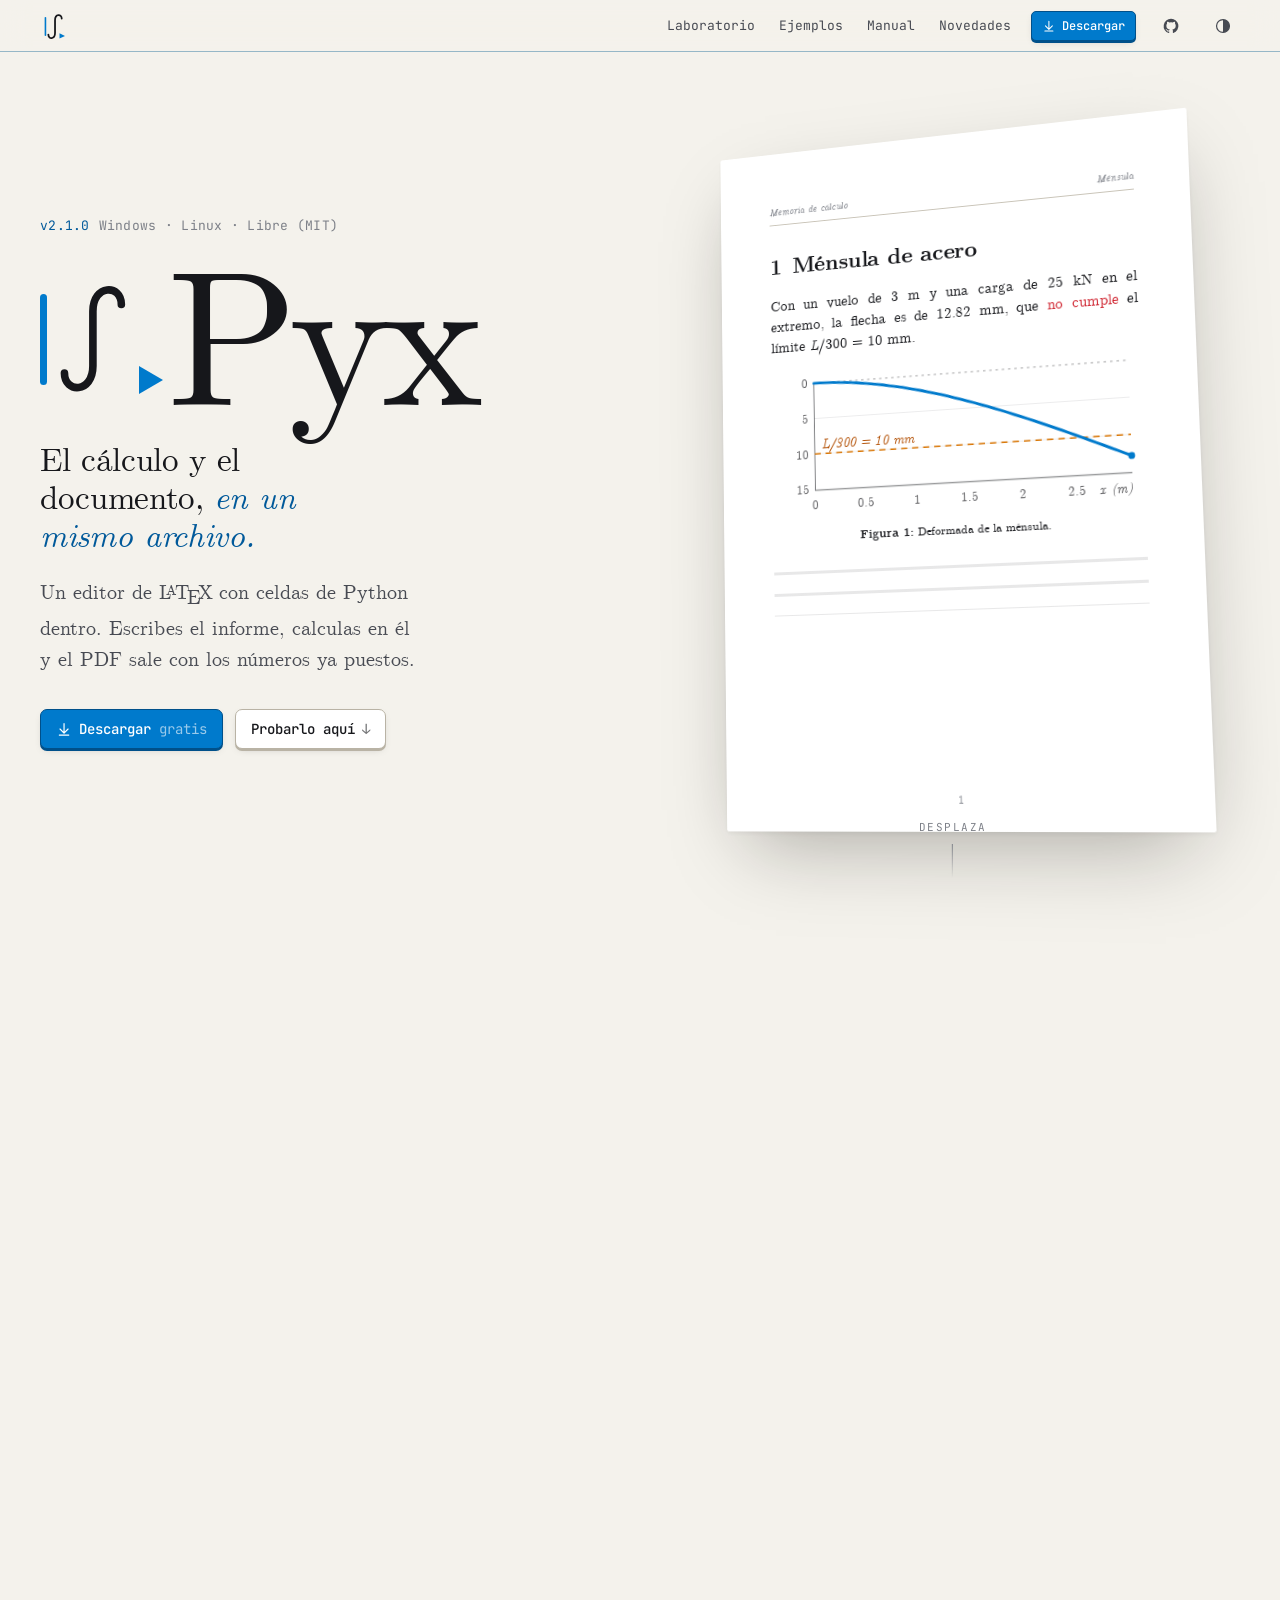
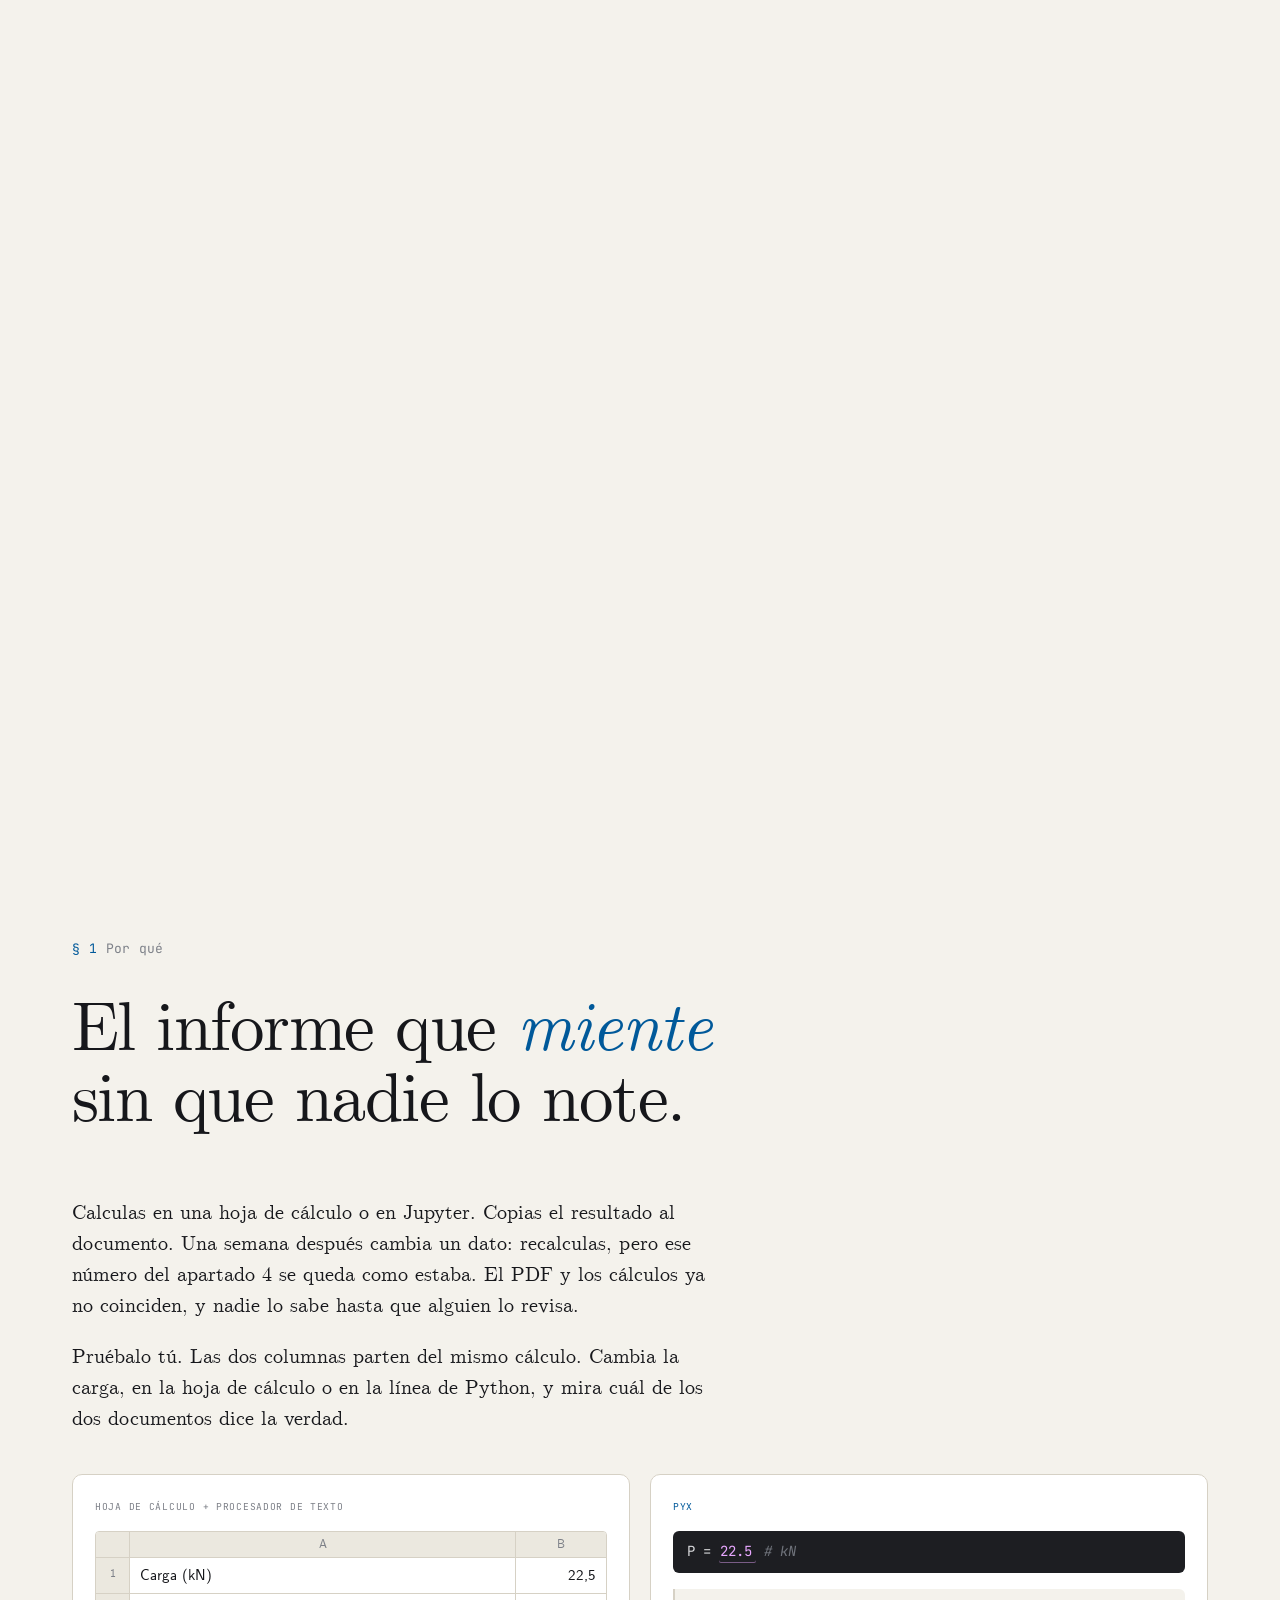
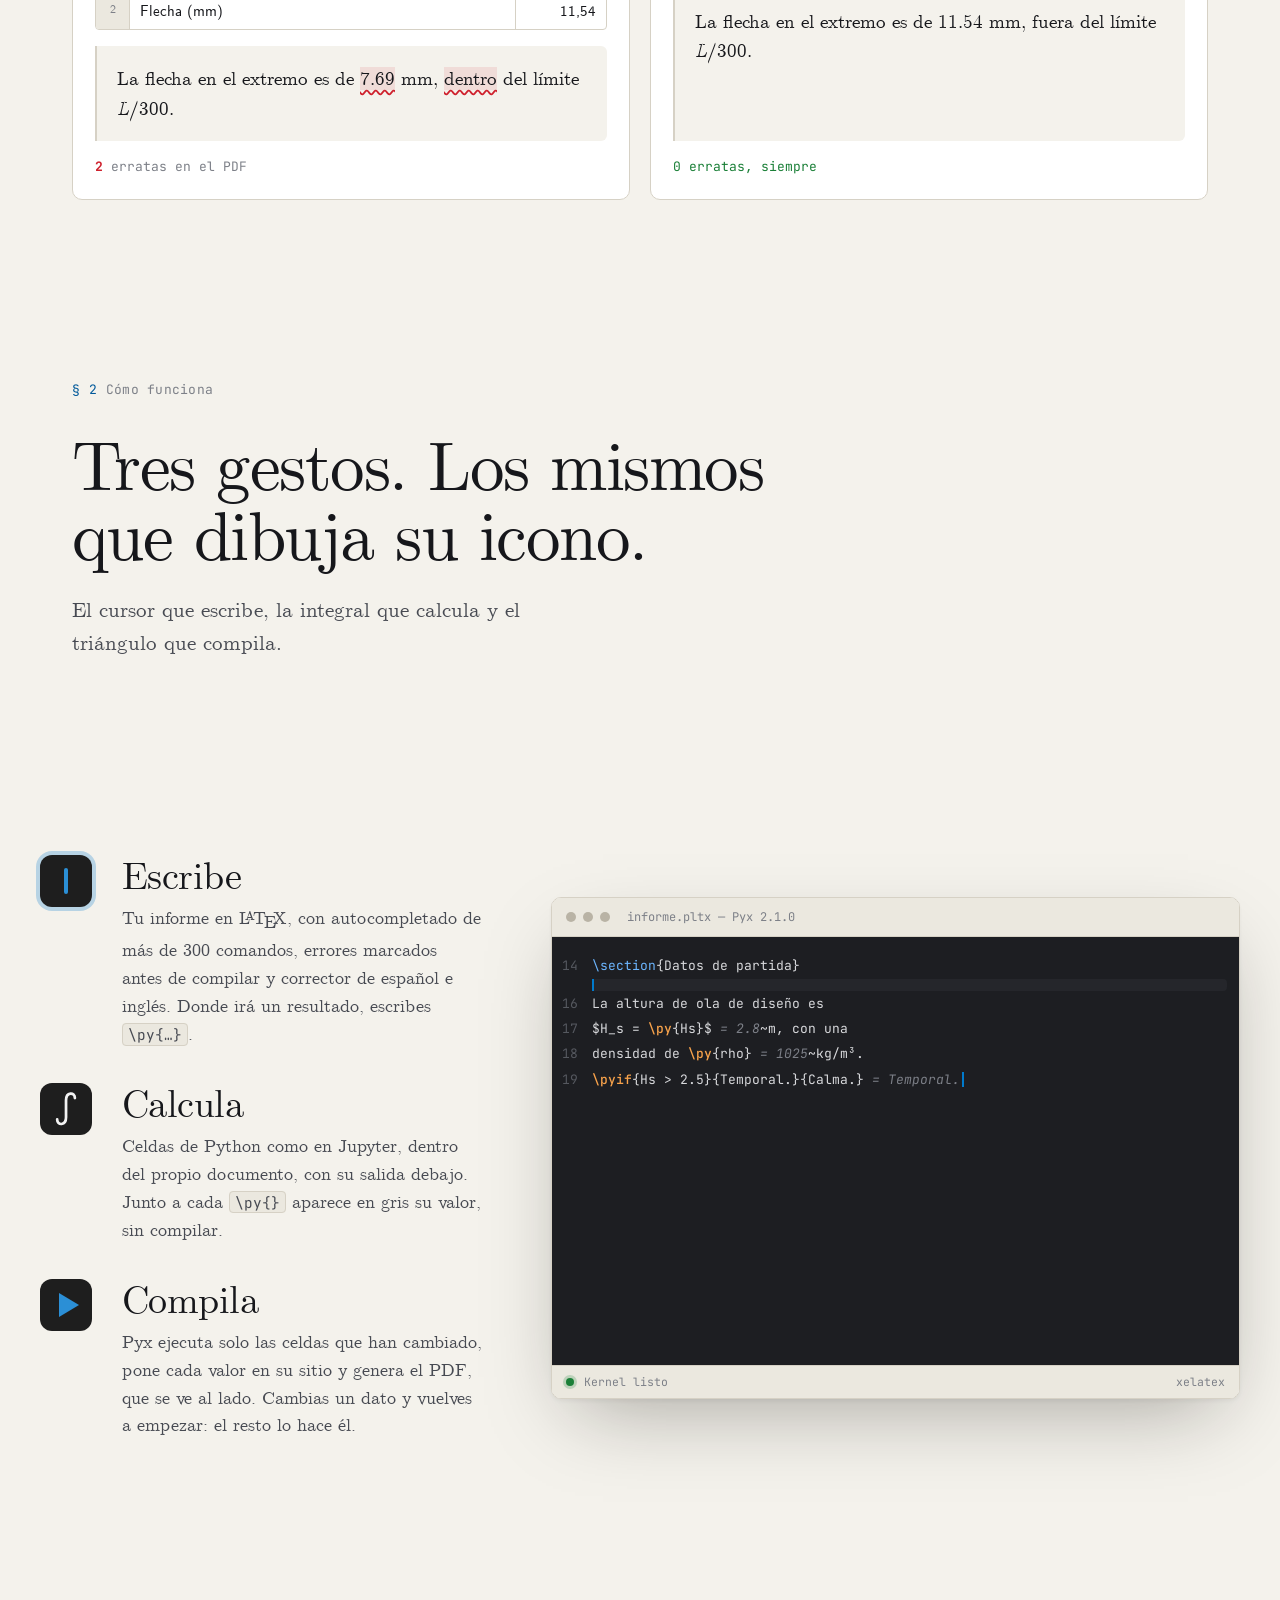
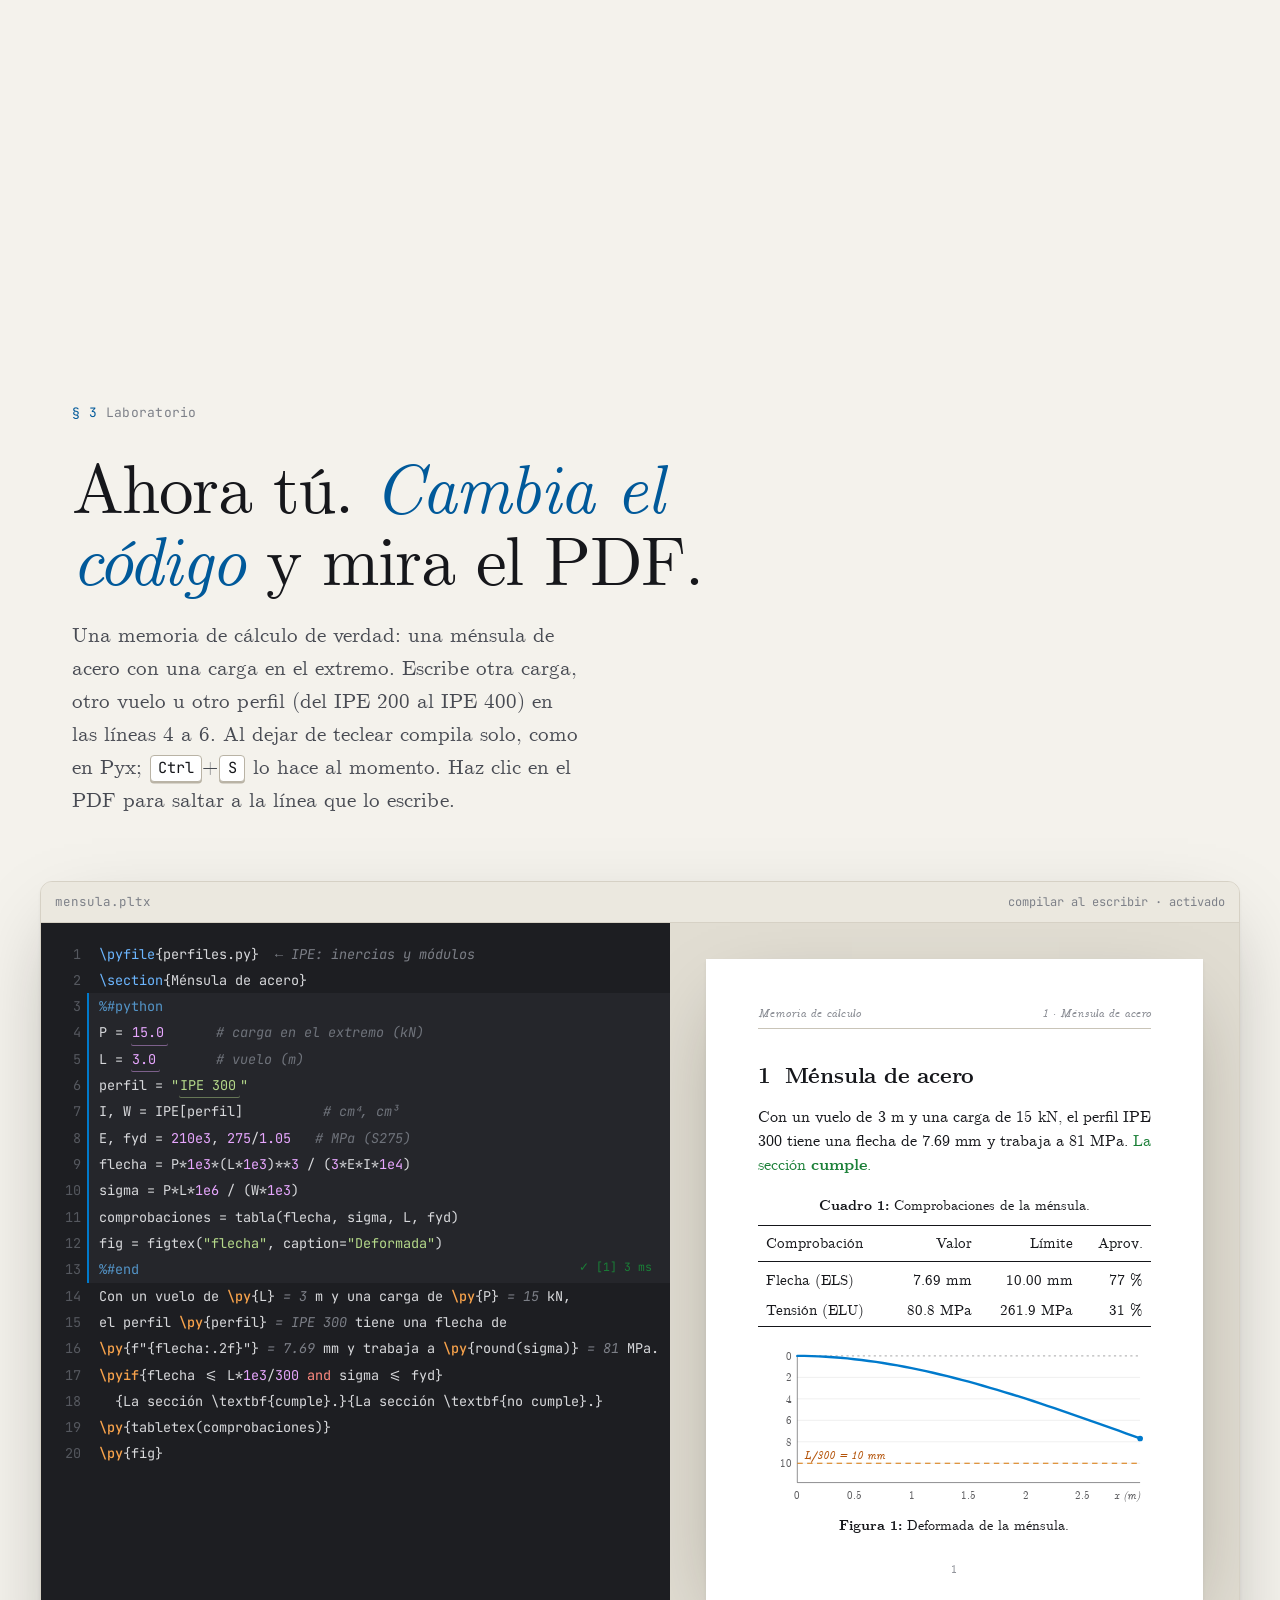
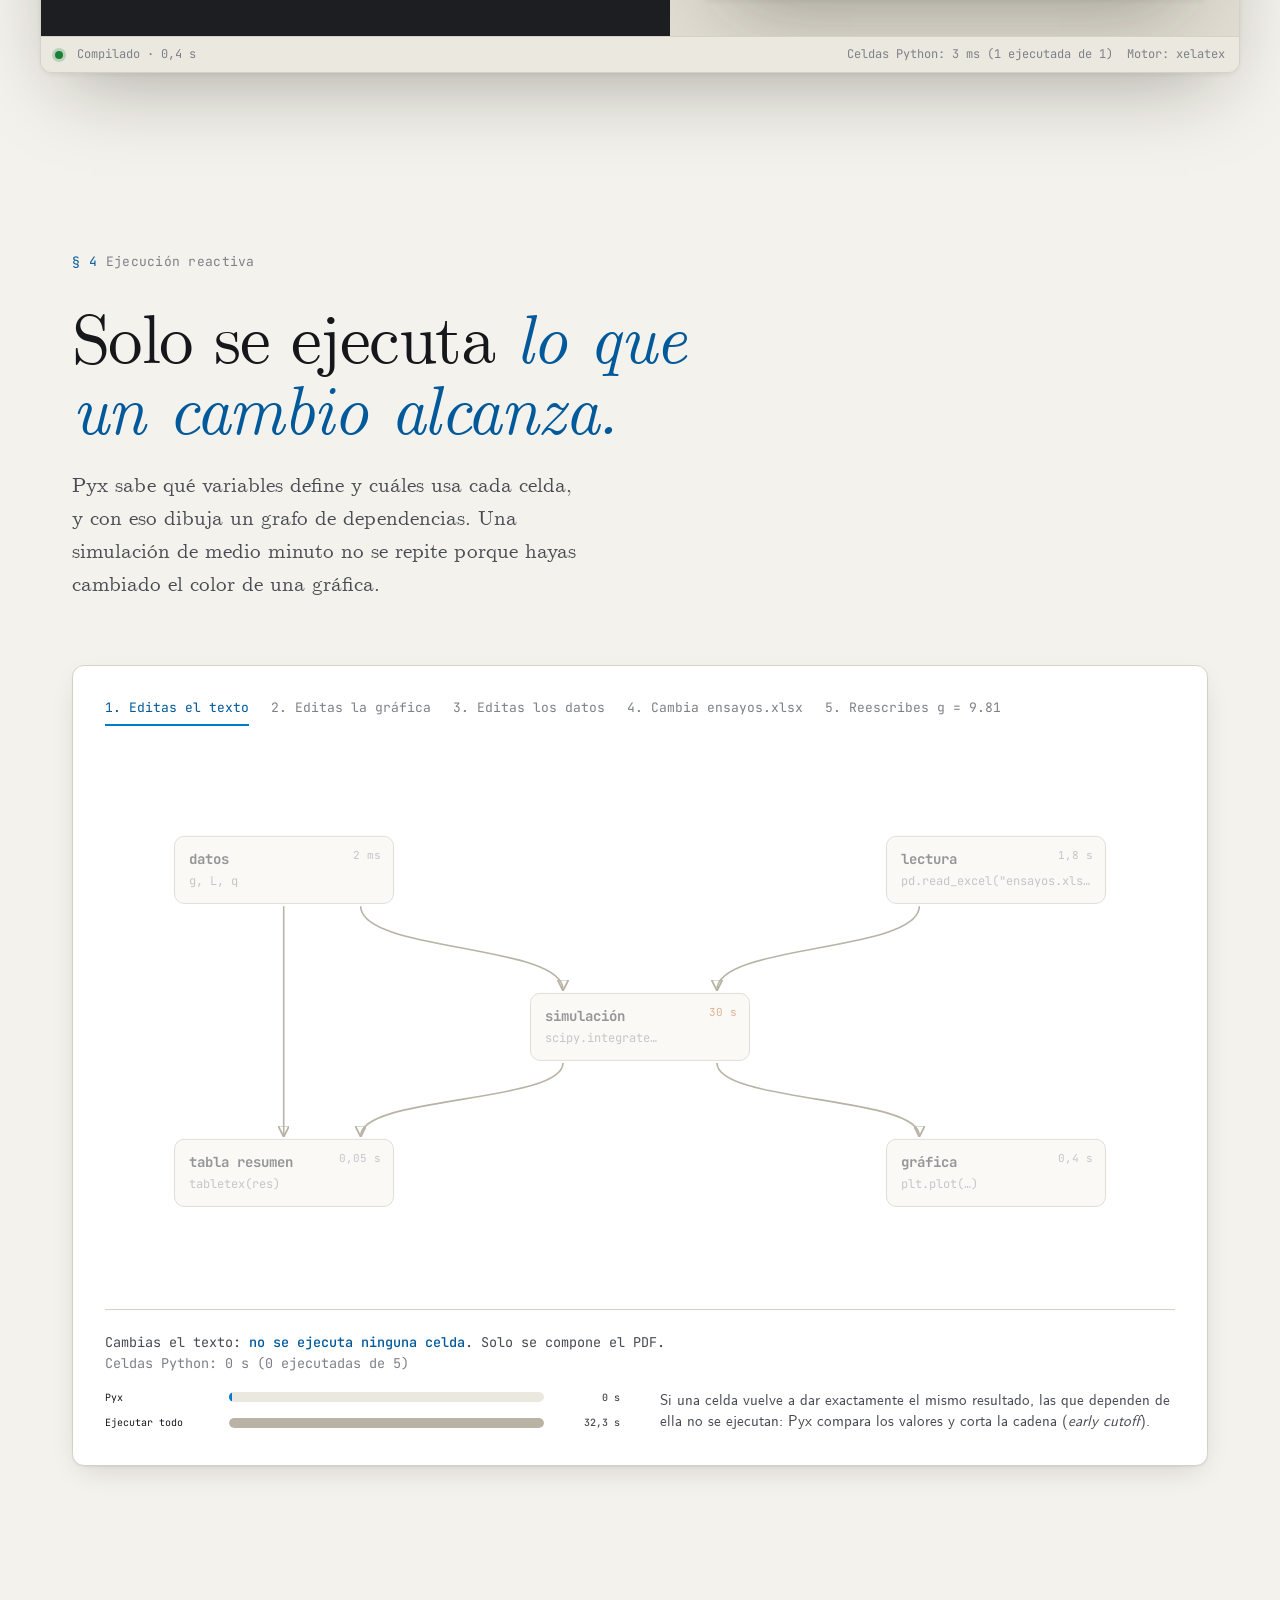
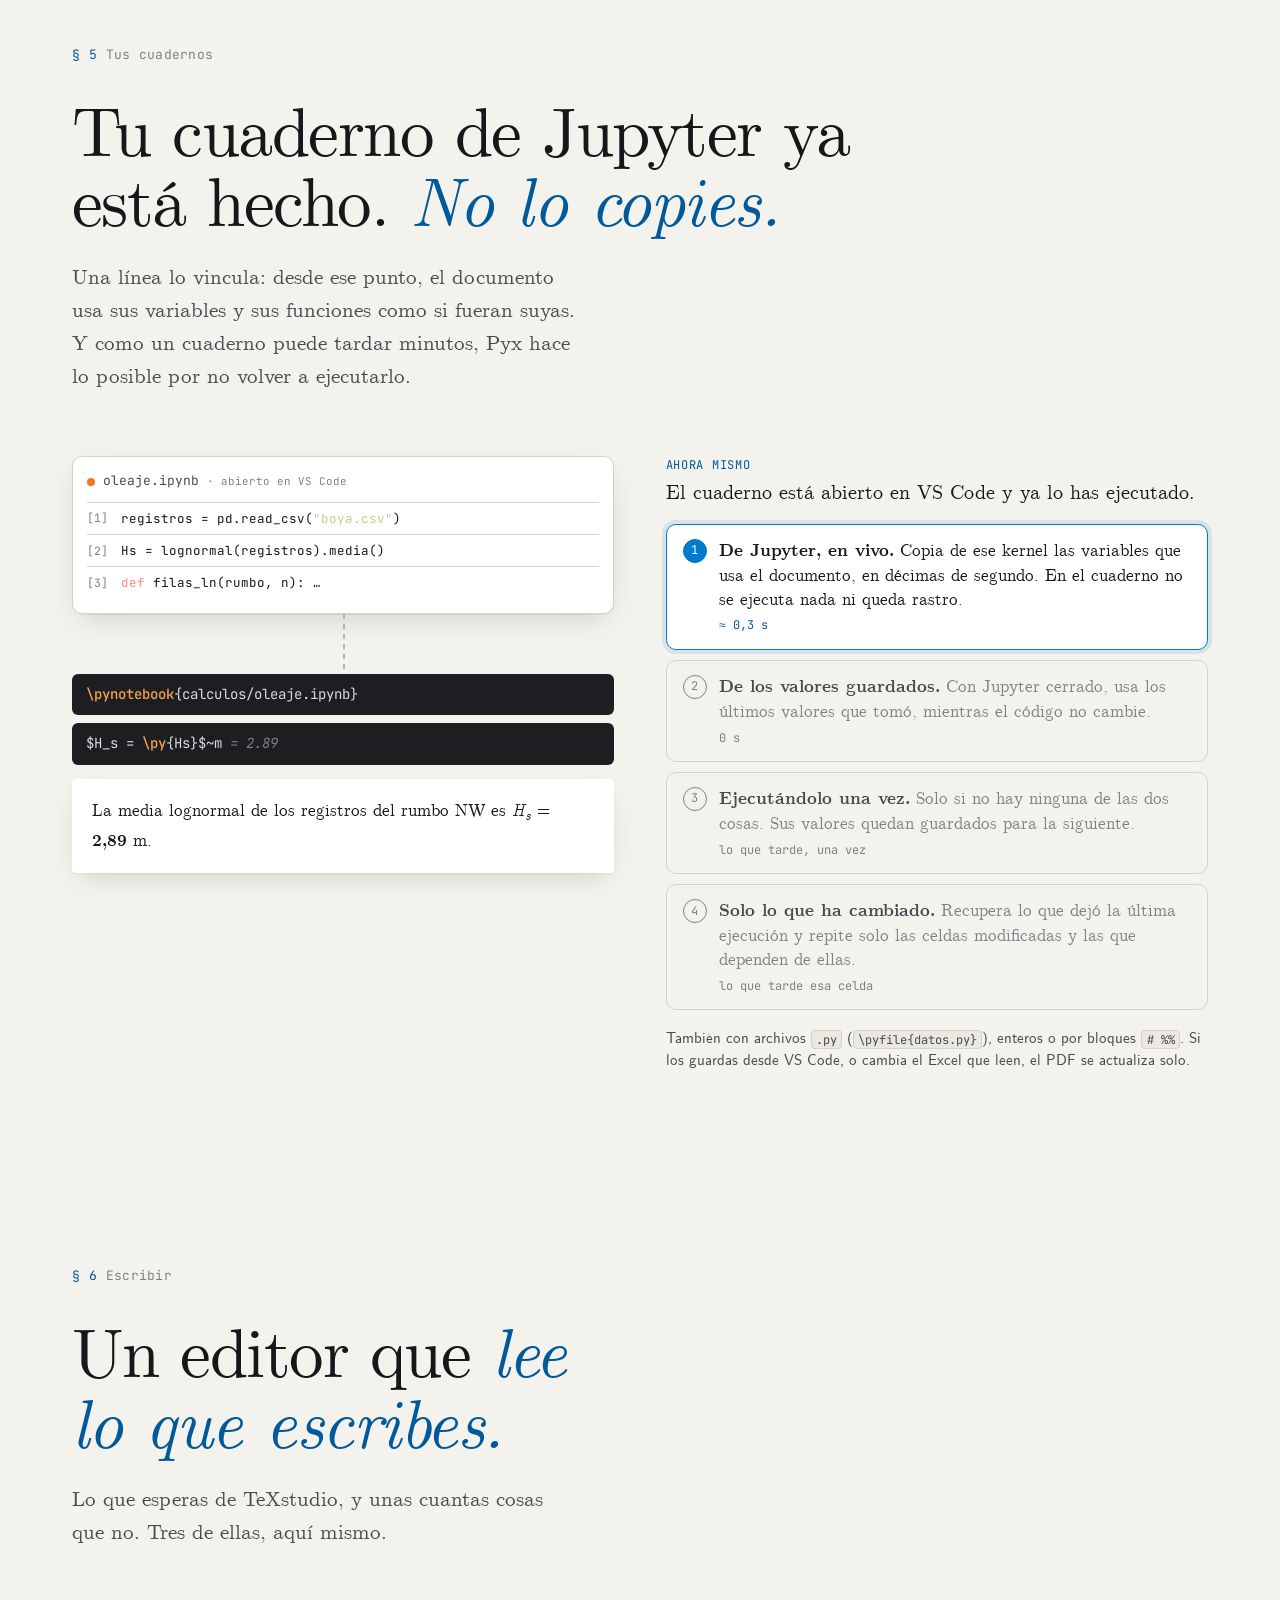
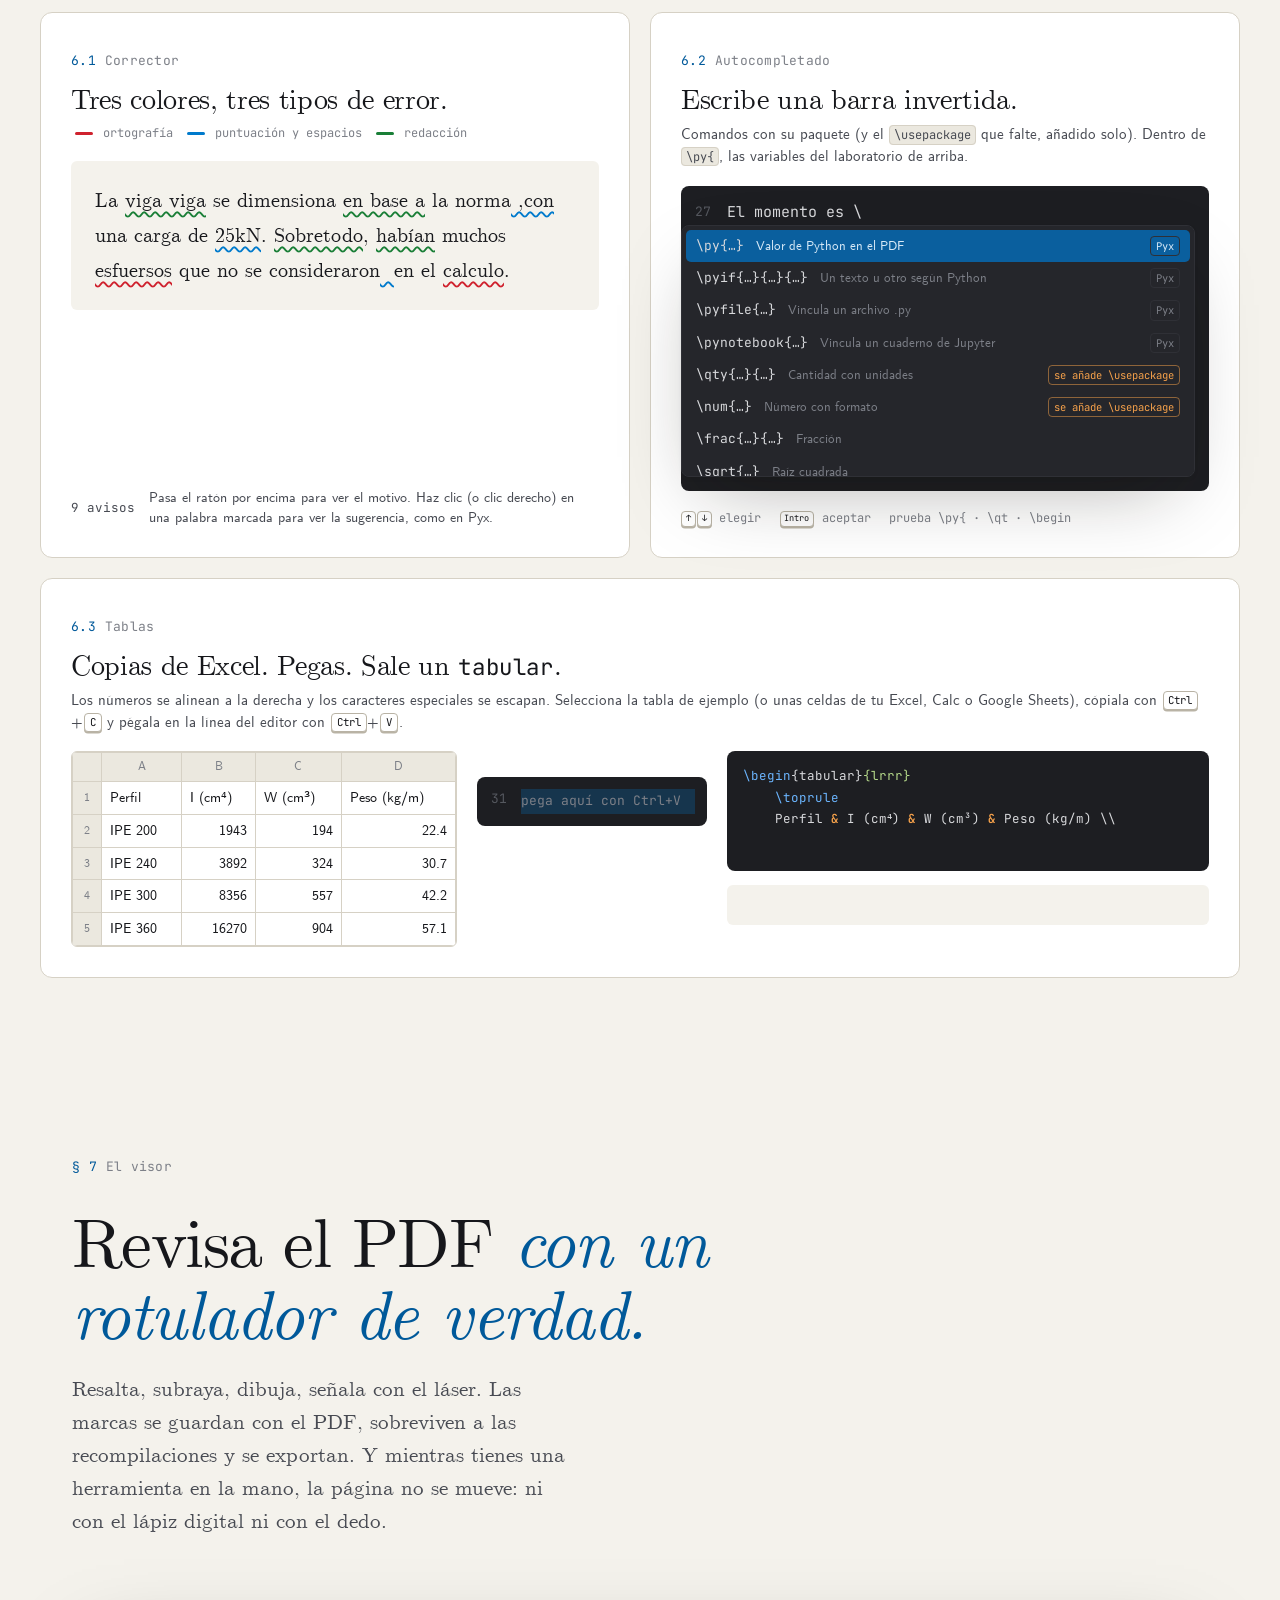
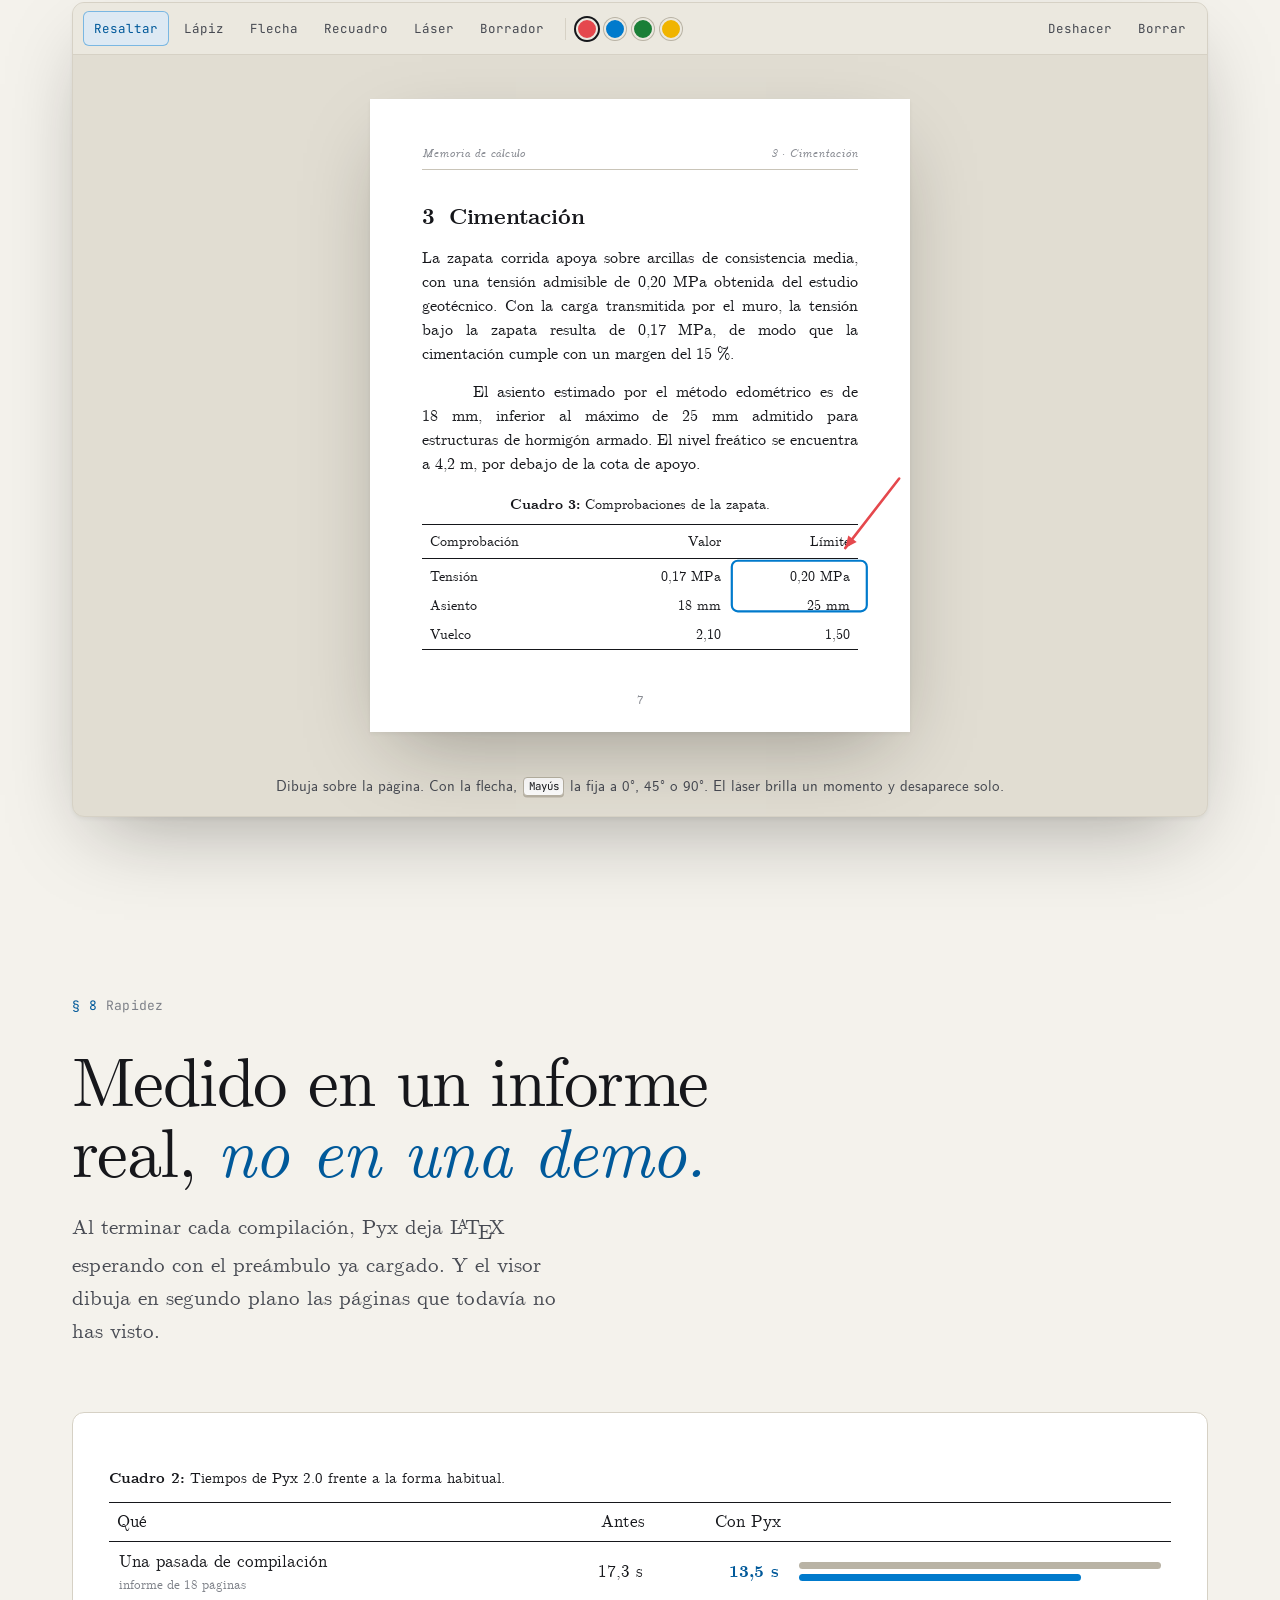
==== commit 3e7c4df0: "Ejemplos descargables, botón de GitHub y «Descargar» que llega a su sitio - ejemplos/: cinco proyect" ====
--- a/index.html
+++ b/index.html
@@ -19,8 +19,8 @@
   <script>try{var t=localStorage.getItem('pyx-tema');if(t)document.documentElement.dataset.theme=t}catch(e){}</script>
   <link rel="preload" href="assets/fonts/cmu-serif-500-roman.woff2" as="font" type="font/woff2" crossorigin>
   <link rel="preload" href="assets/fonts/jetbrains-mono-latin-400-normal.woff2" as="font" type="font/woff2" crossorigin>
-  <link rel="stylesheet" href="assets/css/base.css?v=20261116c">
-  <link rel="stylesheet" href="assets/css/home.css?v=20261116c">
+  <link rel="stylesheet" href="assets/css/base.css?v=20261117a">
+  <link rel="stylesheet" href="assets/css/home.css?v=20261117a">
 </head>
 <body>
 <a class="skip" href="#por-que">Saltar al contenido</a>
@@ -47,10 +47,12 @@
   <a class="brand" href="./" aria-label="Pyx, inicio"><svg aria-hidden="true"><use href="#logo"/></svg></a>
   <nav aria-label="Principal">
     <a href="#laboratorio">Laboratorio</a>
+    <a href="ejemplos/">Ejemplos</a>
     <a href="manual/">Manual</a>
     <a href="novedades/">Novedades</a>
     <a class="key small primary" href="#descargar"><svg aria-hidden="true"><use href="#i-down"/></svg>Descargar</a>
   </nav>
+  <a class="icon-btn gh-btn" href="https://github.com/LorGIOO/Pyx" aria-label="El código de Pyx en GitHub" title="El código de Pyx en GitHub"><svg aria-hidden="true"><use href="#i-gh"/></svg></a>
   <button class="icon-btn" type="button" data-theme-toggle aria-label="Cambiar el tema"><svg aria-hidden="true"><use href="#i-contrast"/></svg></button>
   <button class="icon-btn menu-btn" type="button" aria-label="Menú" aria-expanded="false"><svg aria-hidden="true"><use href="#i-menu"/></svg></button>
 </header>
@@ -64,7 +66,7 @@
   <div class="hero-stage">
     <div class="hero-copy">
       <div class="hero-step is-on" data-step="0">
-        <p class="eyebrow"><span>v2.0.0</span><span class="n">Windows · Linux · Libre (MIT)</span></p>
+        <p class="eyebrow"><span>v2.1.0</span><span class="n">Windows · Linux · Libre (MIT)</span></p>
         <h1 class="hero-title">
           <span class="glyphs" aria-hidden="true"><i class="g-cursor"></i><svg class="g-int" viewBox="10 -4 62 106"><path d="M67.2 16.93C67.2-1.91 41.1-1.91 41.1 23.21V73.46C41.1 98.59 15 98.59 15 79.74"/></svg><i class="g-run"></i></span>
           <span class="word">Pyx</span>
@@ -205,7 +207,7 @@
       </div>
       <div class="gest-visual" aria-hidden="true">
         <div class="win">
-          <div class="win-bar"><span></span><span></span><span></span><b>informe.pltx — Pyx 2.0.0</b></div>
+          <div class="win-bar"><span></span><span></span><span></span><b>informe.pltx — Pyx 2.1.0</b></div>
           <div class="win-body">
             <div class="win-editor">
               <div class="wl"><em>14</em><span class="tk-cmd">\section</span>{Datos de partida}</div>
@@ -636,7 +638,7 @@
         <span class="key dl-key">Descargar para Linux</span>
       </a>
     </div>
-    <p class="dl-req caption reveal">Requisitos: 4&nbsp;GB de memoria y unos 600&nbsp;MB de disco si Pyx prepara su propio Python (200&nbsp;MB si usas uno que ya tengas). Internet solo la primera vez y para buscar actualizaciones. ¿Primera vez? Empieza por el <a href="manual/#cap-instalacion-y-primer-arranque">capítulo 2 del manual</a>.</p>
+    <p class="dl-req caption reveal">Requisitos: 4&nbsp;GB de memoria y unos 600&nbsp;MB de disco si Pyx prepara su propio Python (200&nbsp;MB si usas uno que ya tengas). Internet solo la primera vez y para buscar actualizaciones. ¿Primera vez? Empieza por el <a href="manual/#cap-instalacion-y-primer-arranque">capítulo 2 del manual</a> y abre uno de los <a href="ejemplos/">proyectos de ejemplo</a>.</p>
   </div>
 </section>
 
@@ -649,15 +651,15 @@
       <p>El cálculo y el documento, en un mismo archivo.</p>
       <p>Esta página está compuesta en Computer Modern, la letra de <span class="latex">L<sup>a</sup>T<sub>e</sub>X</span>, y JetBrains Mono. No usa cookies ni rastreadores.</p>
     </div>
-    <div><h2>Producto</h2><ul><li><a href="#laboratorio">Laboratorio</a></li><li><a href="#descargar">Descargar</a></li><li><a href="novedades/">Novedades</a></li></ul></div>
+    <div><h2>Producto</h2><ul><li><a href="#laboratorio">Laboratorio</a></li><li><a href="ejemplos/">Ejemplos</a></li><li><a href="#descargar">Descargar</a></li><li><a href="novedades/">Novedades</a></li></ul></div>
     <div><h2>Ayuda</h2><ul><li><a href="manual/">Manual de usuario</a></li><li><a href="manual/manual-pyx.pdf">Manual en PDF</a></li><li><a href="manual/#cap-atajos-de-teclado">Atajos de teclado</a></li><li><a href="https://github.com/LorGIOO/Pyx/issues">Informar de un fallo</a></li></ul></div>
     <div><h2>Proyecto</h2><ul><li><a href="https://github.com/LorGIOO/Pyx">Código fuente</a></li><li><a href="privacidad/">Privacidad</a></li><li><a href="firma/">Firma de código</a></li><li><a href="https://github.com/LorGIOO/Pyx/blob/main/LICENSE">Licencia MIT</a></li></ul></div>
   </div>
   <div class="endmark"><span>© <span data-year>2026</span> Pyx · Software libre</span><span>∎</span></div>
 </footer>
 
-<script src="assets/data/novedades.js?v=20261116c"></script>
-<script src="assets/js/common.js?v=20261116c"></script>
-<script src="assets/js/home.js?v=20261116c"></script>
+<script src="assets/data/novedades.js?v=20261117a"></script>
+<script src="assets/js/common.js?v=20261117a"></script>
+<script src="assets/js/home.js?v=20261117a"></script>
 </body>
 </html>
--- a/assets/css/base.css
+++ b/assets/css/base.css
@@ -264,4 +264,4 @@
   *, *::before, *::after { animation-duration: .001ms !important; animation-iteration-count: 1 !important; transition-duration: .001ms !important; scroll-behavior: auto !important; }
   .reveal { opacity: 1; transform: none; }
 }
-@media (max-width: 860px) { .runhead [data-theme-toggle] { margin-left: auto; } }
+@media (max-width: 860px) { .runhead [data-theme-toggle] { margin-left: auto; } .runhead .gh-btn { margin-left: auto; } .runhead .gh-btn ~ [data-theme-toggle] { margin-left: 0; } }
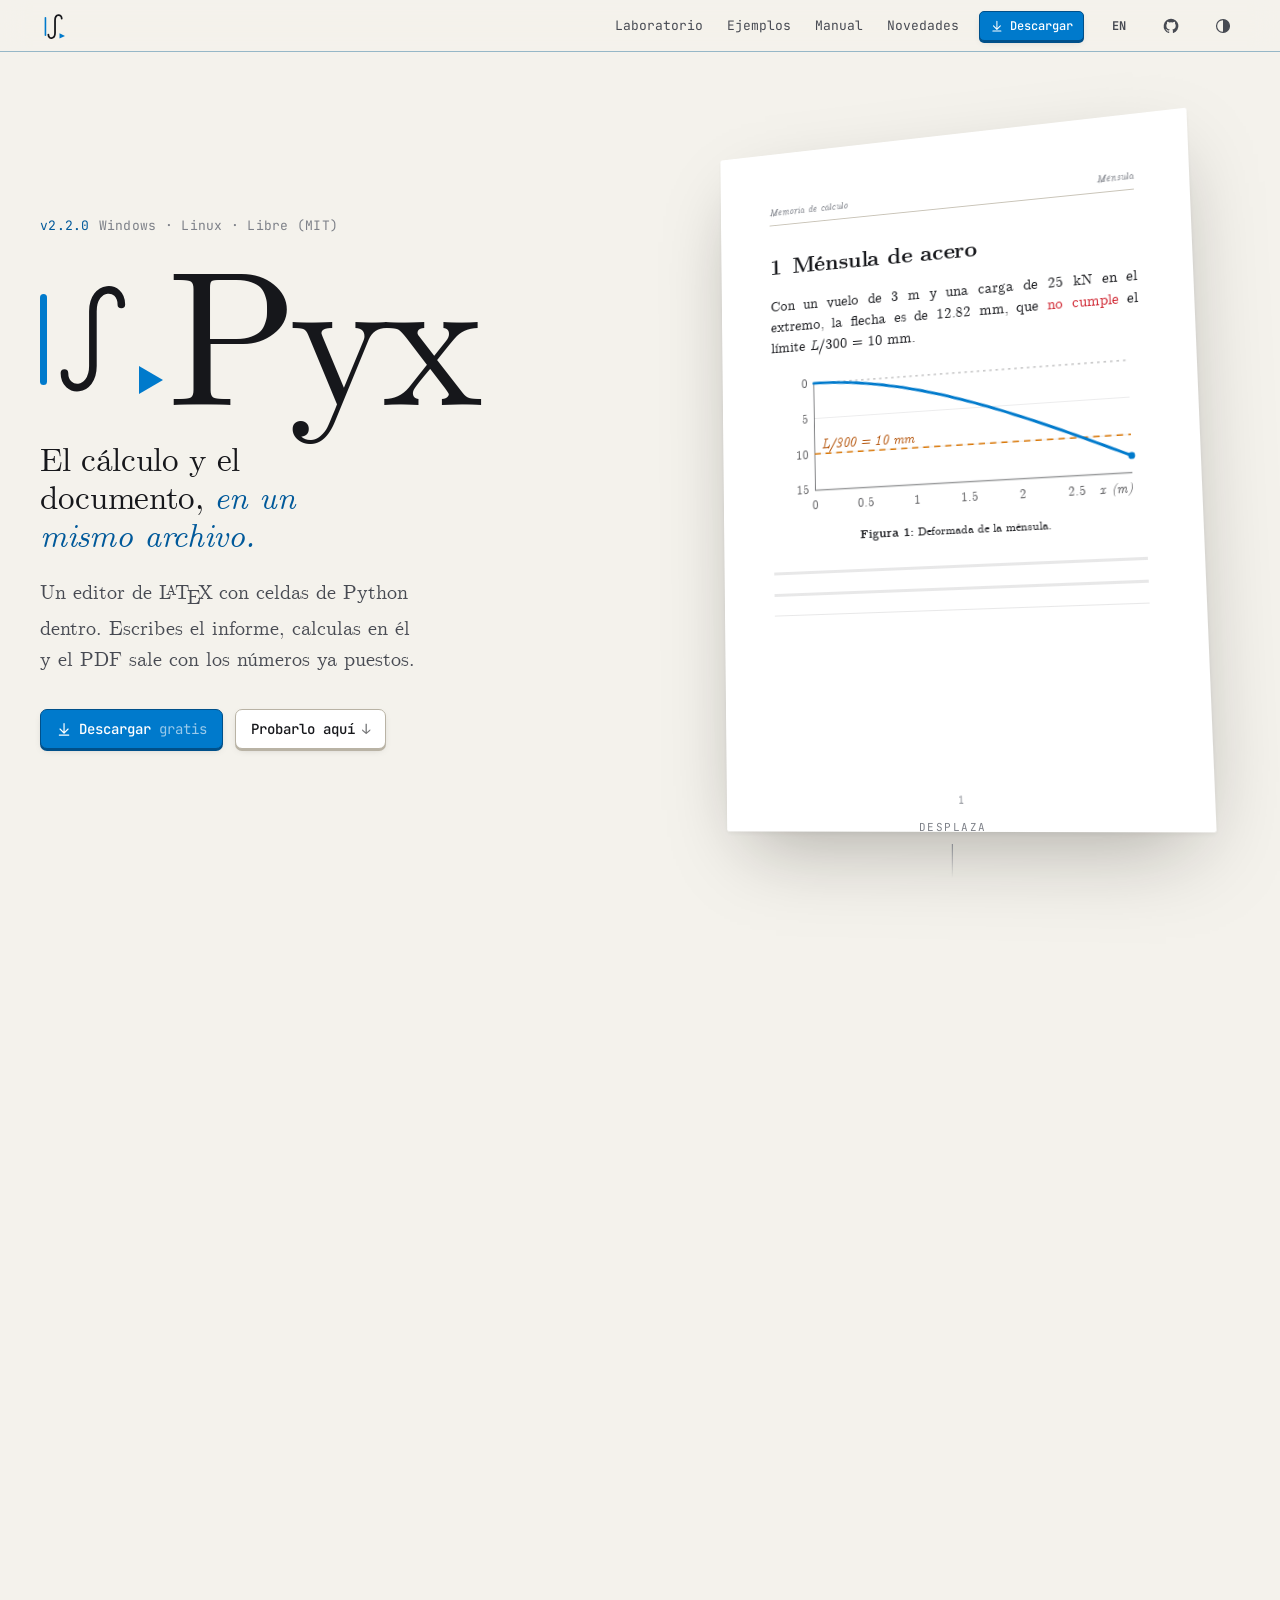
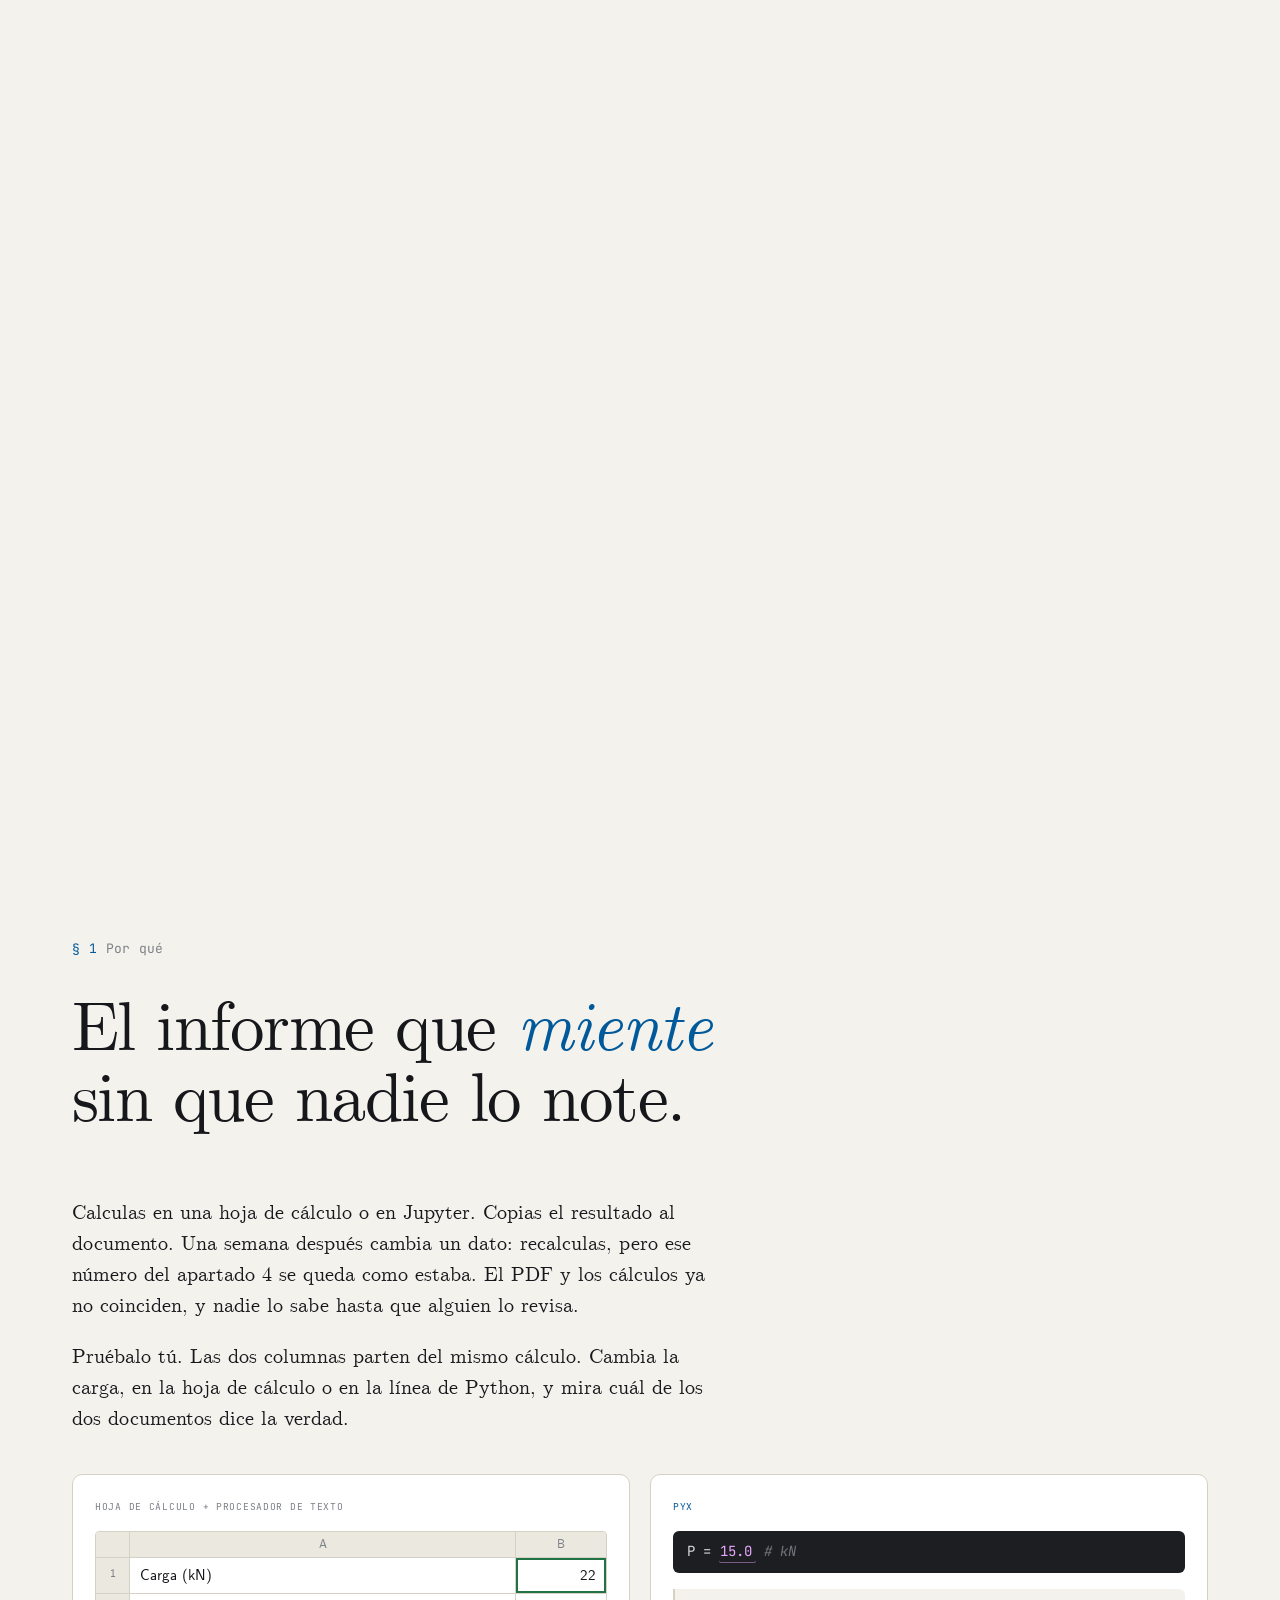
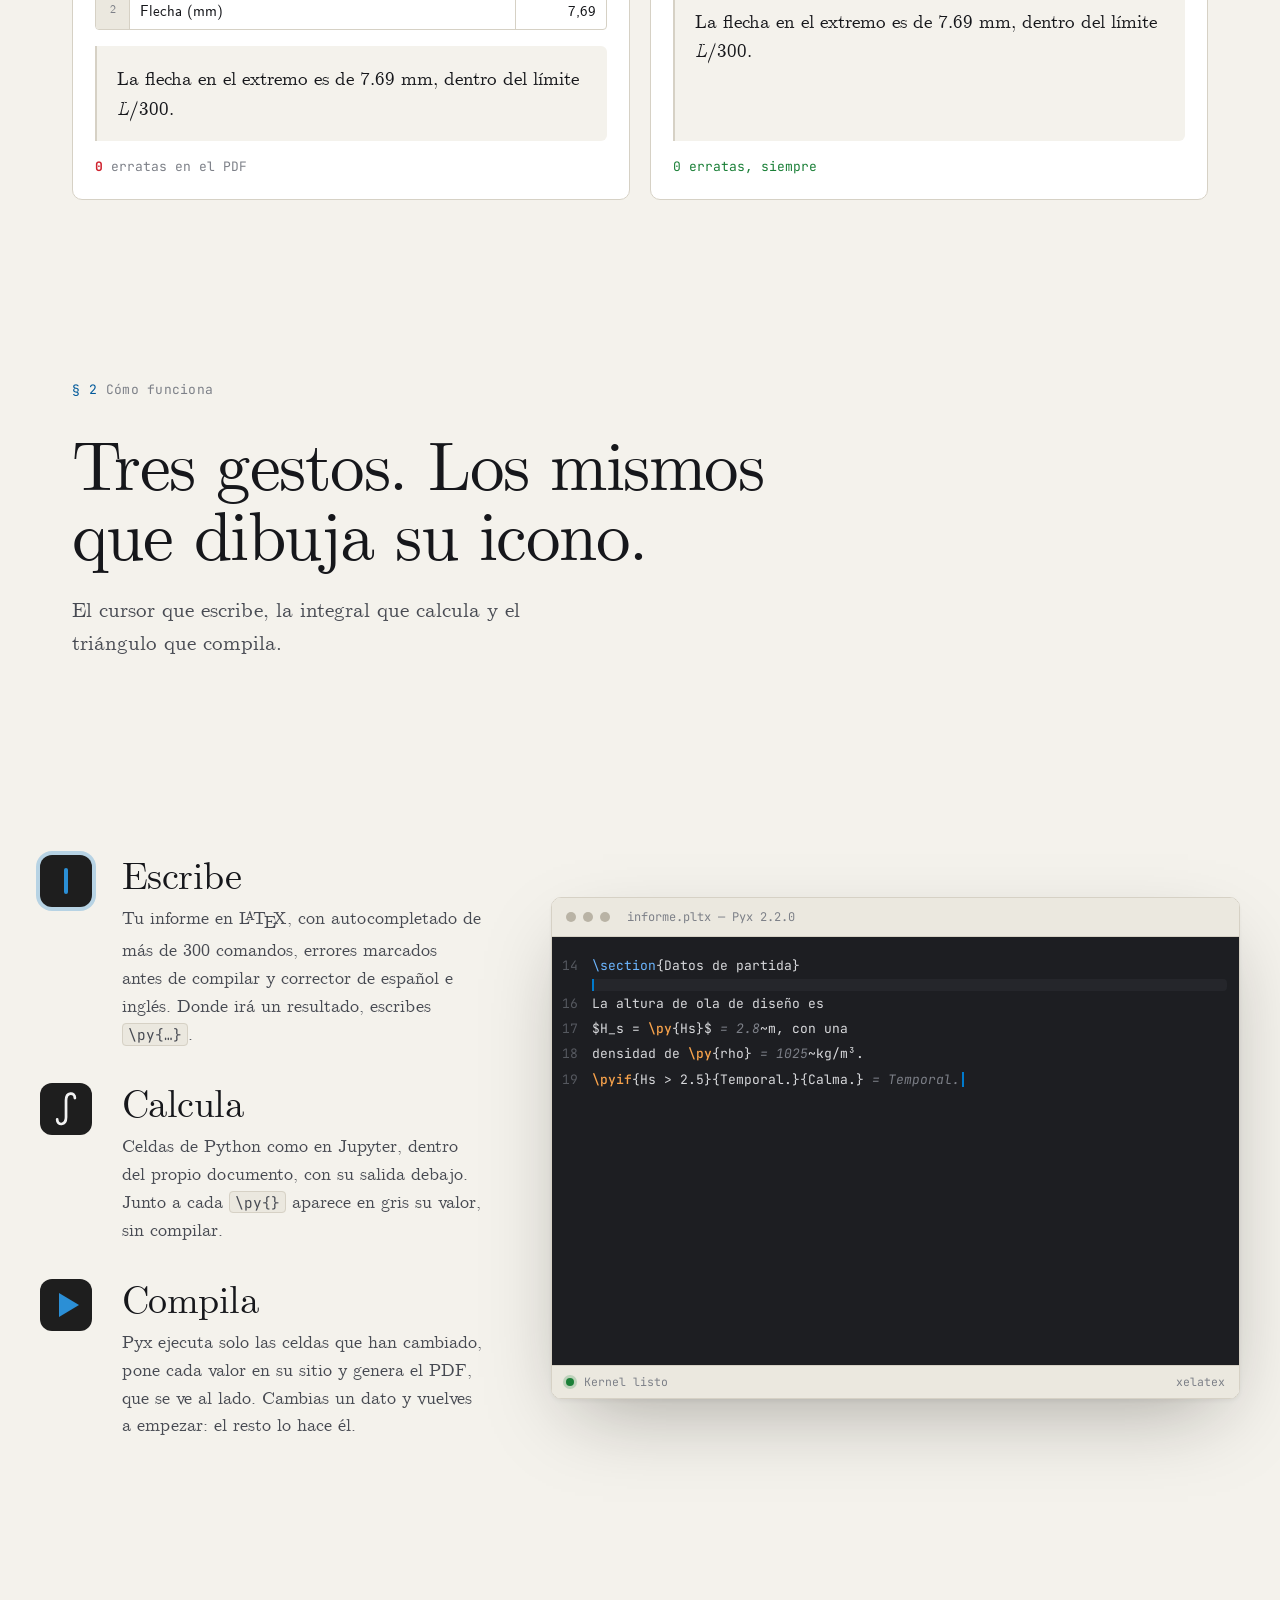
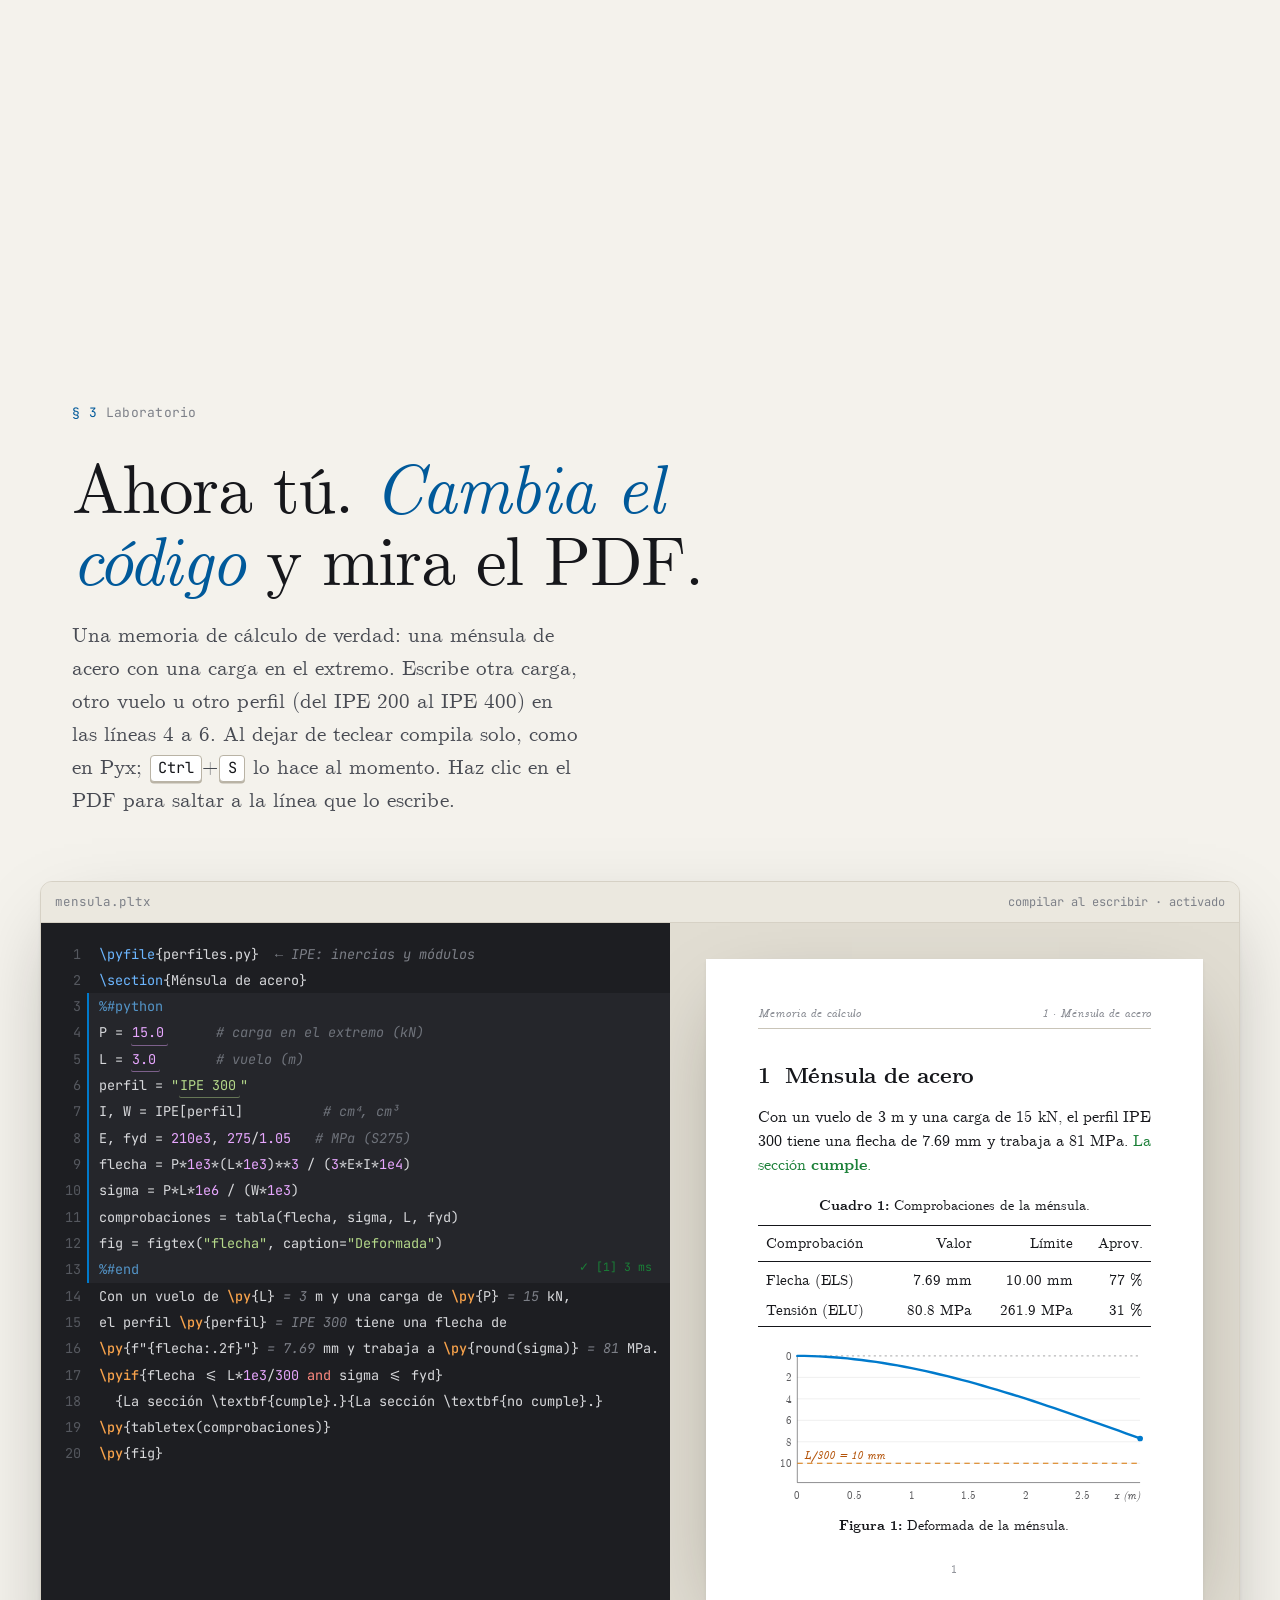
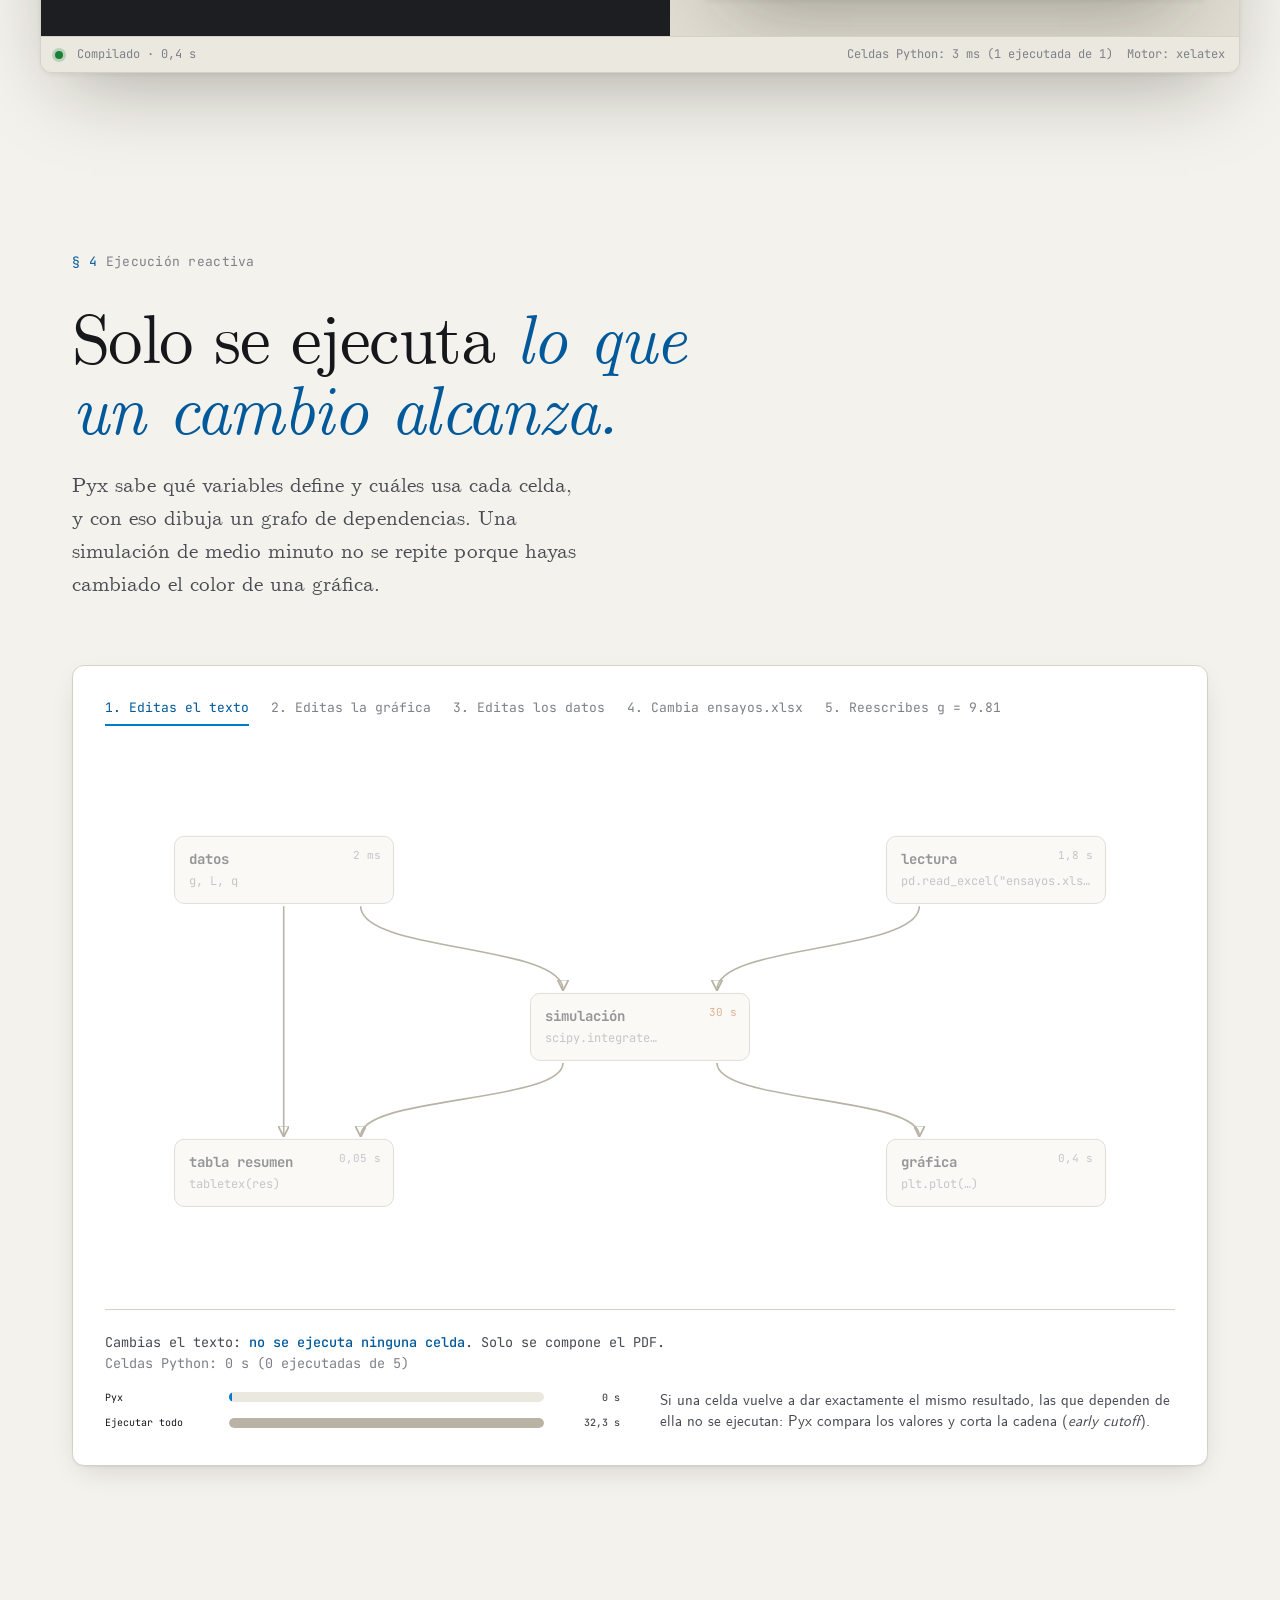
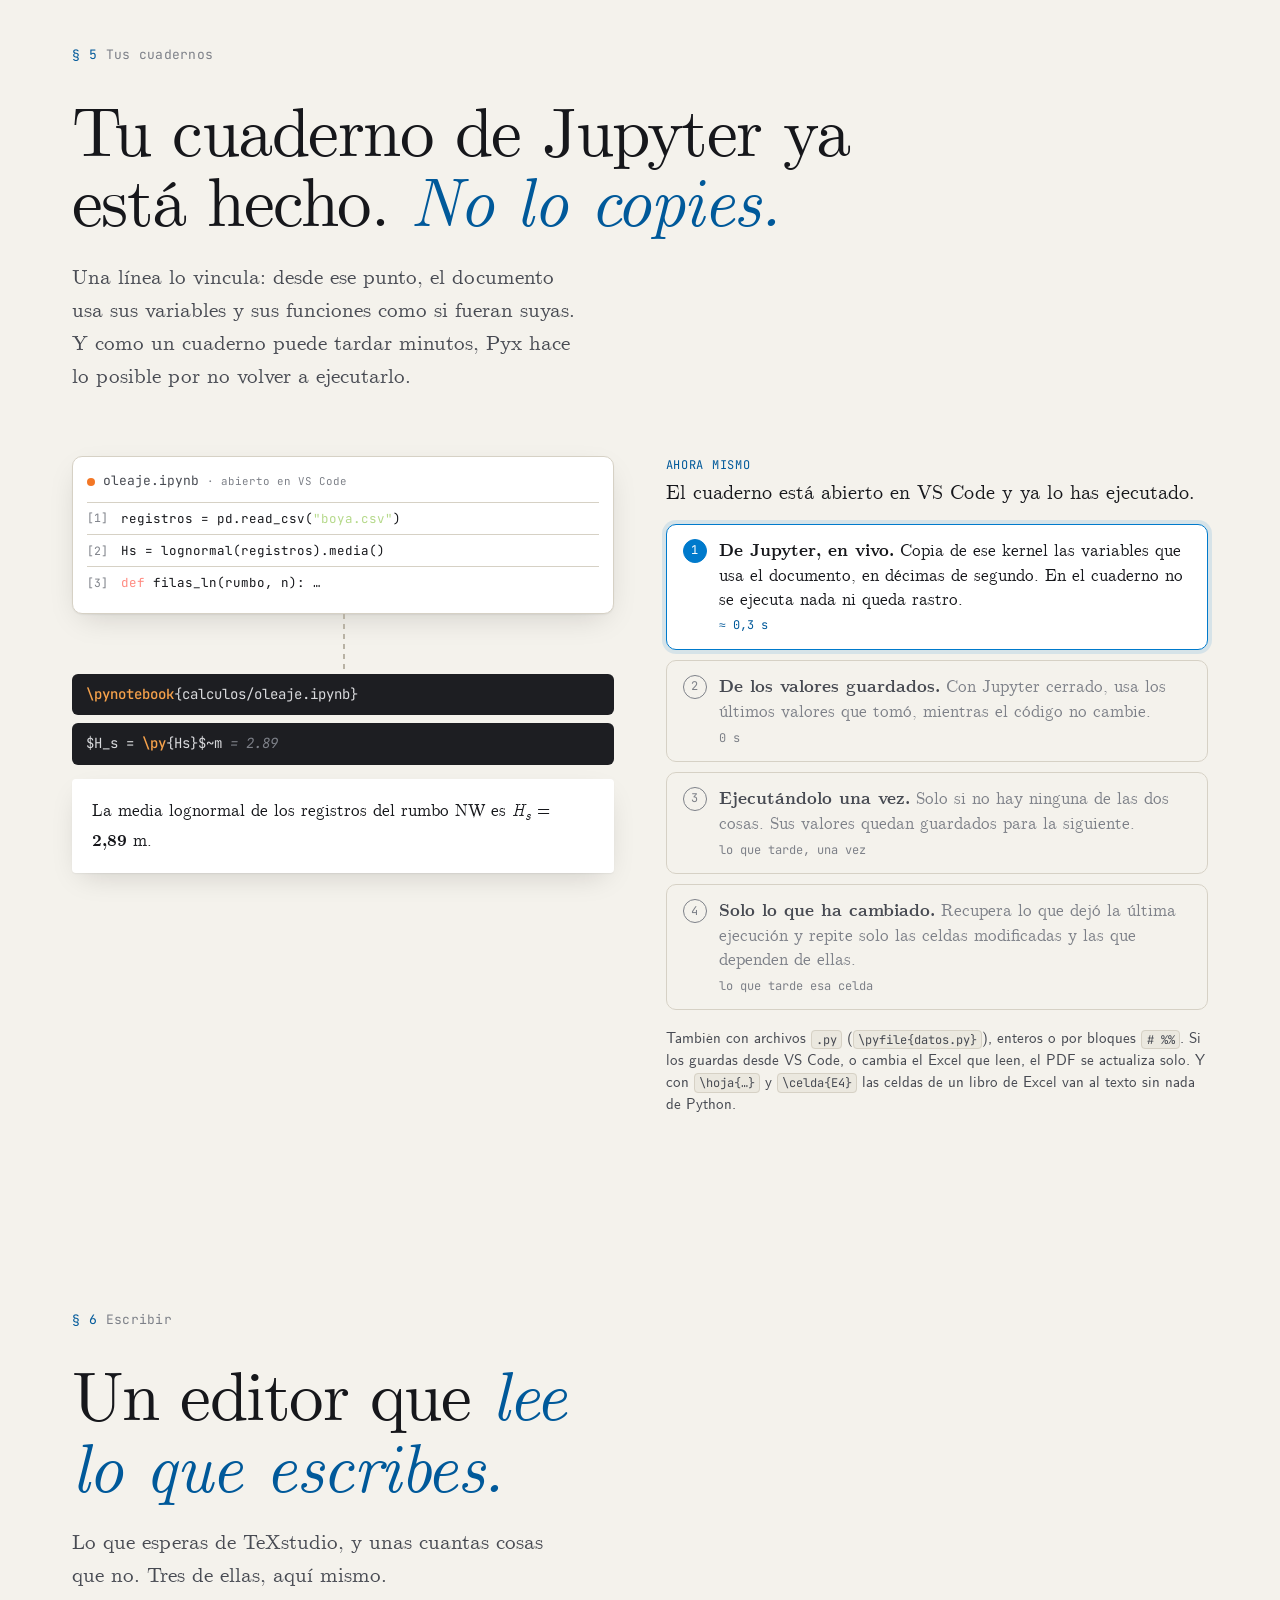
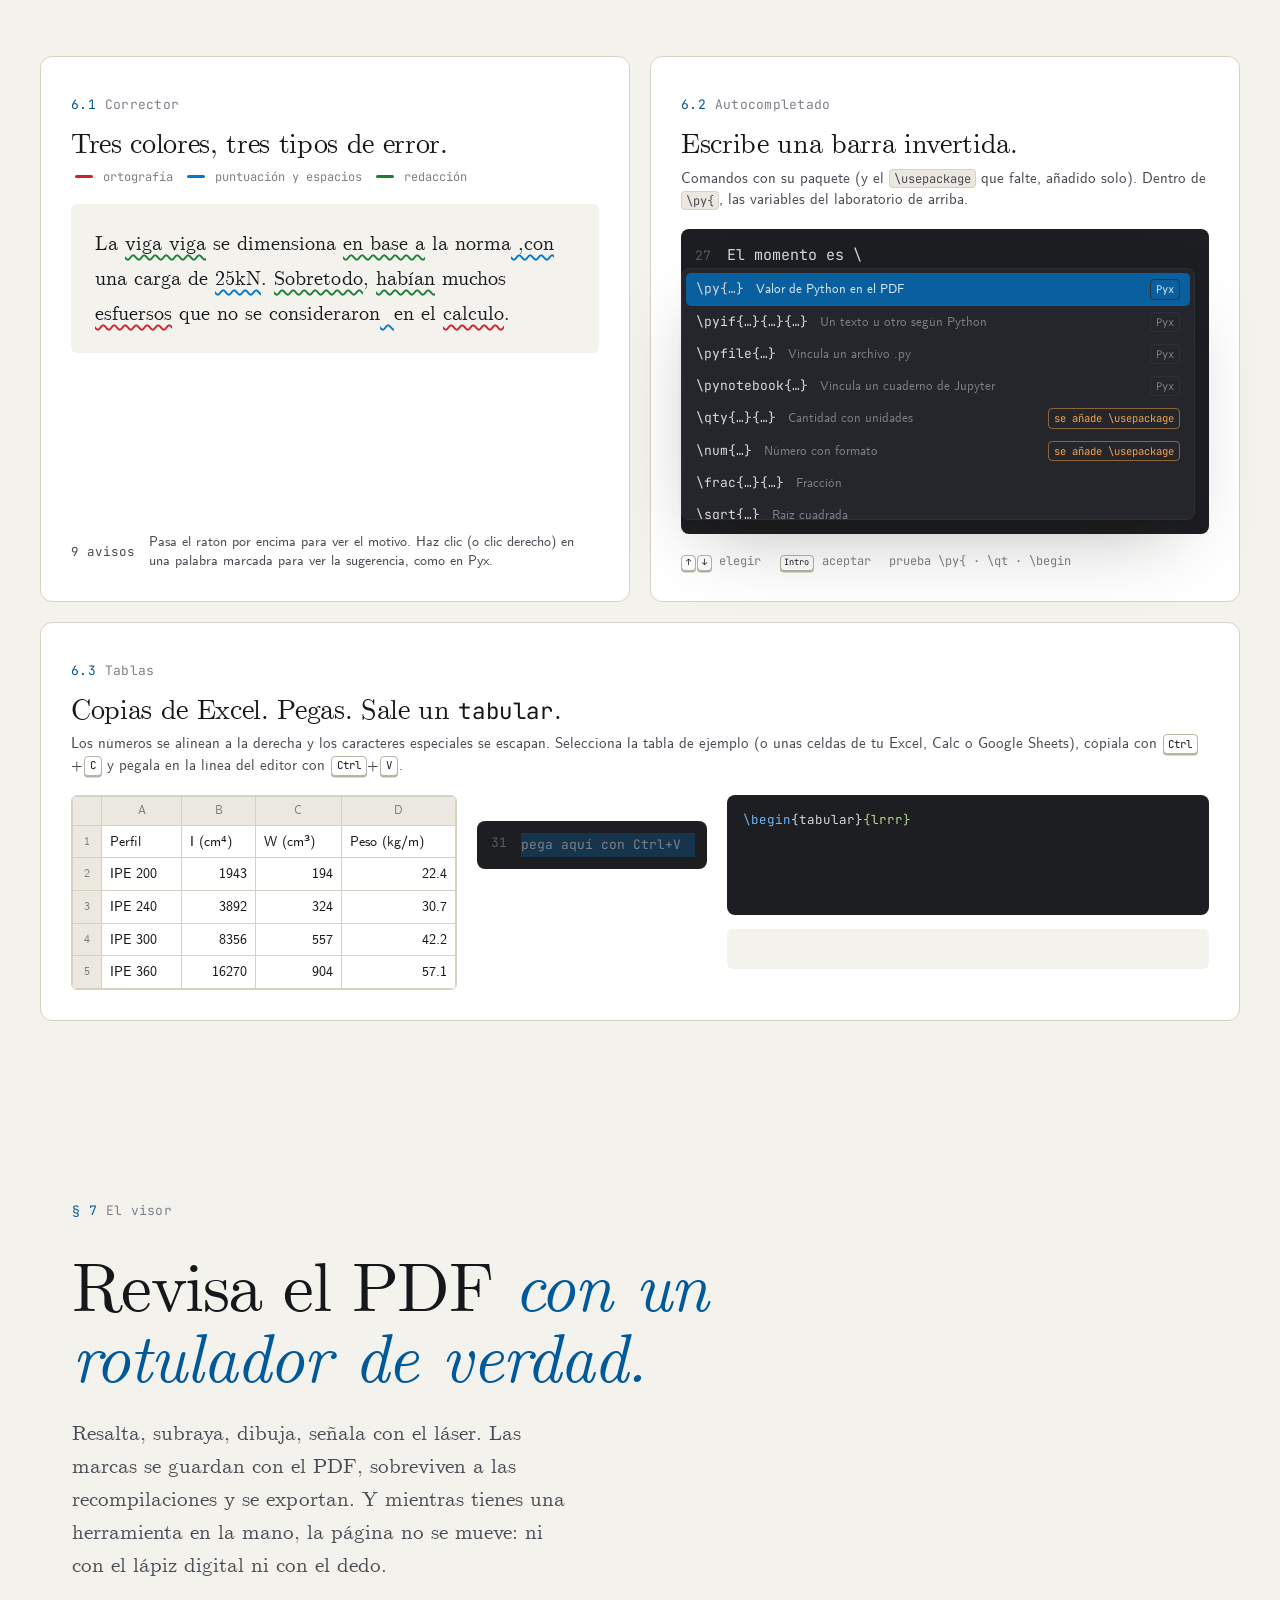
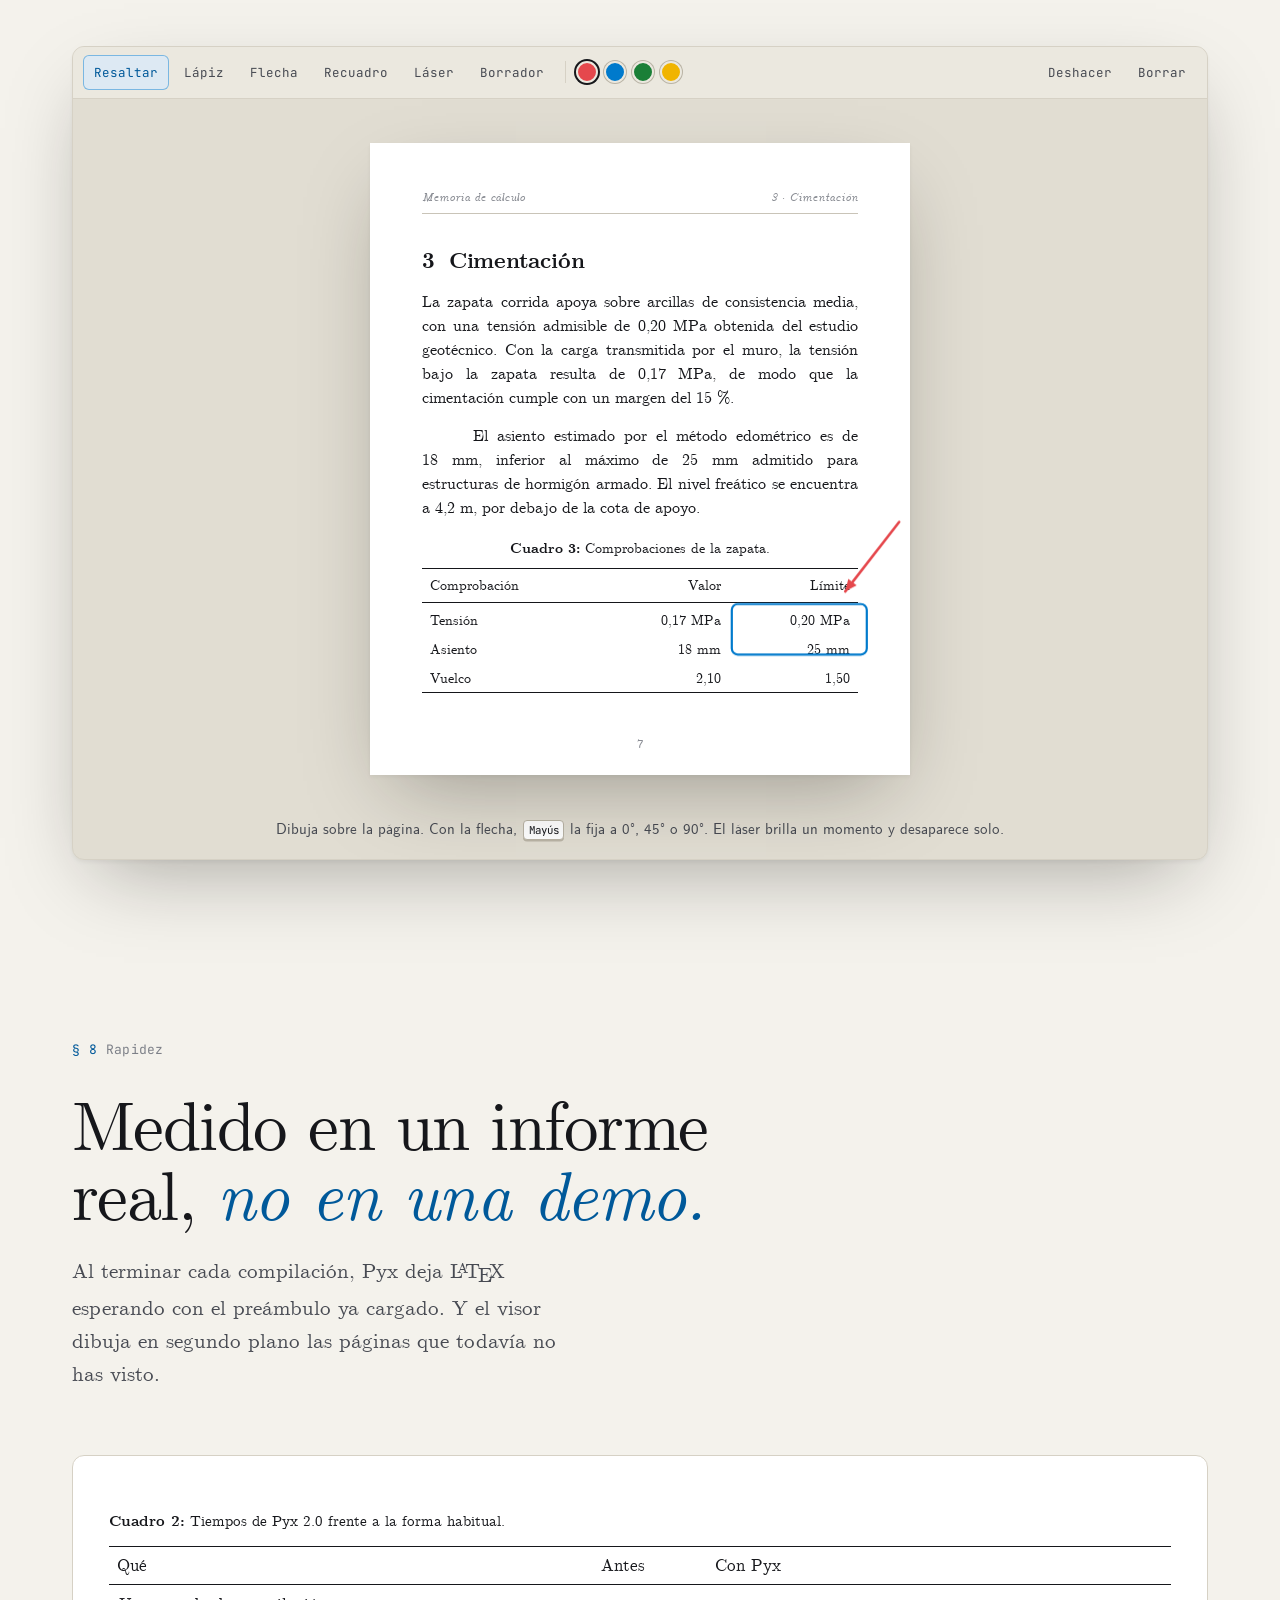
==== commit d37b32cd: "Web bilingüe y Pyx 2.2.0 - Versión inglesa de la portada, ejemplos, manual, novedades, privacidad y " ====
--- a/index.html
+++ b/index.html
@@ -21,6 +21,8 @@
   <link rel="preload" href="assets/fonts/jetbrains-mono-latin-400-normal.woff2" as="font" type="font/woff2" crossorigin>
   <link rel="stylesheet" href="assets/css/base.css?v=20261117a">
   <link rel="stylesheet" href="assets/css/home.css?v=20261117a">
+  <link rel="alternate" hreflang="es" href="https://lorgioo.github.io/Pyx-web/">
+  <link rel="alternate" hreflang="en" href="https://lorgioo.github.io/Pyx-web/en/">
 </head>
 <body>
 <a class="skip" href="#por-que">Saltar al contenido</a>
@@ -52,6 +54,7 @@
     <a href="novedades/">Novedades</a>
     <a class="key small primary" href="#descargar"><svg aria-hidden="true"><use href="#i-down"/></svg>Descargar</a>
   </nav>
+  <a class="icon-btn lang-btn" href="en/" hreflang="en" lang="en" title="View in English" aria-label="View in English">EN</a>
   <a class="icon-btn gh-btn" href="https://github.com/LorGIOO/Pyx" aria-label="El código de Pyx en GitHub" title="El código de Pyx en GitHub"><svg aria-hidden="true"><use href="#i-gh"/></svg></a>
   <button class="icon-btn" type="button" data-theme-toggle aria-label="Cambiar el tema"><svg aria-hidden="true"><use href="#i-contrast"/></svg></button>
   <button class="icon-btn menu-btn" type="button" aria-label="Menú" aria-expanded="false"><svg aria-hidden="true"><use href="#i-menu"/></svg></button>
@@ -66,7 +69,7 @@
   <div class="hero-stage">
     <div class="hero-copy">
       <div class="hero-step is-on" data-step="0">
-        <p class="eyebrow"><span>v2.1.0</span><span class="n">Windows · Linux · Libre (MIT)</span></p>
+        <p class="eyebrow"><span>v2.2.0</span><span class="n">Windows · Linux · Libre (MIT)</span></p>
         <h1 class="hero-title">
           <span class="glyphs" aria-hidden="true"><i class="g-cursor"></i><svg class="g-int" viewBox="10 -4 62 106"><path d="M67.2 16.93C67.2-1.91 41.1-1.91 41.1 23.21V73.46C41.1 98.59 15 98.59 15 79.74"/></svg><i class="g-run"></i></span>
           <span class="word">Pyx</span>
@@ -207,7 +210,7 @@
       </div>
       <div class="gest-visual" aria-hidden="true">
         <div class="win">
-          <div class="win-bar"><span></span><span></span><span></span><b>informe.pltx — Pyx 2.1.0</b></div>
+          <div class="win-bar"><span></span><span></span><span></span><b>informe.pltx — Pyx 2.2.0</b></div>
           <div class="win-body">
             <div class="win-editor">
               <div class="wl"><em>14</em><span class="tk-cmd">\section</span>{Datos de partida}</div>
@@ -386,7 +389,7 @@
           <li data-nb-step="once"><b>Ejecutándolo una vez.</b> Solo si no hay ninguna de las dos cosas. Sus valores quedan guardados para la siguiente.<em class="mono">lo que tarde, una vez</em></li>
           <li data-nb-step="diff"><b>Solo lo que ha cambiado.</b> Recupera lo que dejó la última ejecución y repite solo las celdas modificadas y las que dependen de ellas.<em class="mono">lo que tarde esa celda</em></li>
         </ol>
-        <p class="caption">También con archivos <code>.py</code> (<code>\pyfile{datos.py}</code>), enteros o por bloques <code># %%</code>. Si los guardas desde VS Code, o cambia el Excel que leen, el PDF se actualiza solo.</p>
+        <p class="caption">También con archivos <code>.py</code> (<code>\pyfile{datos.py}</code>), enteros o por bloques <code># %%</code>. Si los guardas desde VS Code, o cambia el Excel que leen, el PDF se actualiza solo. Y con <code>\hoja{…}</code> y <code>\celda{E4}</code> las celdas de un libro de Excel van al texto sin nada de Python.</p>
       </div>
     </div>
   </div>
@@ -568,7 +571,7 @@
         <div class="folder clean">
           <p class="mono folder-name">informe/ <small>Pyx</small></p>
           <ul class="mono"><li>informe.pltx <small>6 KB</small></li></ul>
-          <p class="caption">Un <code>.pltx</code> guarda tu texto y los resultados de las celdas: al reabrirlo se ven los números, las tablas y las figuras sin ejecutar nada, incluso en un equipo sin Python. Lo demás vive en la carpeta de trabajo de Pyx, que se limpia sola.</p>
+          <p class="caption">Un <code>.pltx</code> guarda tu texto y los resultados de las celdas: al reabrirlo se ven los números, las tablas y las figuras sin ejecutar nada, incluso en un equipo sin Python. Lo demás vive en la carpeta de trabajo de Pyx solo mientras Pyx está abierto: se borra al cerrarlo.</p>
         </div>
       </div>
     </div>
--- a/assets/css/base.css
+++ b/assets/css/base.css
@@ -264,4 +264,7 @@
   *, *::before, *::after { animation-duration: .001ms !important; animation-iteration-count: 1 !important; transition-duration: .001ms !important; scroll-behavior: auto !important; }
   .reveal { opacity: 1; transform: none; }
 }
-@media (max-width: 860px) { .runhead [data-theme-toggle] { margin-left: auto; } .runhead .gh-btn { margin-left: auto; } .runhead .gh-btn ~ [data-theme-toggle] { margin-left: 0; } }
+@media (max-width: 860px) { .runhead [data-theme-toggle] { margin-left: auto; } .runhead .lang-btn { margin-left: auto; } .runhead .gh-btn { margin-left: auto; } .runhead .lang-btn ~ .gh-btn, .runhead .gh-btn ~ [data-theme-toggle] { margin-left: 0; } }
+
+/* ES / EN */
+.icon-btn.lang-btn { width: auto; min-width: 34px; padding: 0 6px; font: 600 12px var(--mono); letter-spacing: .04em; text-decoration: none; }
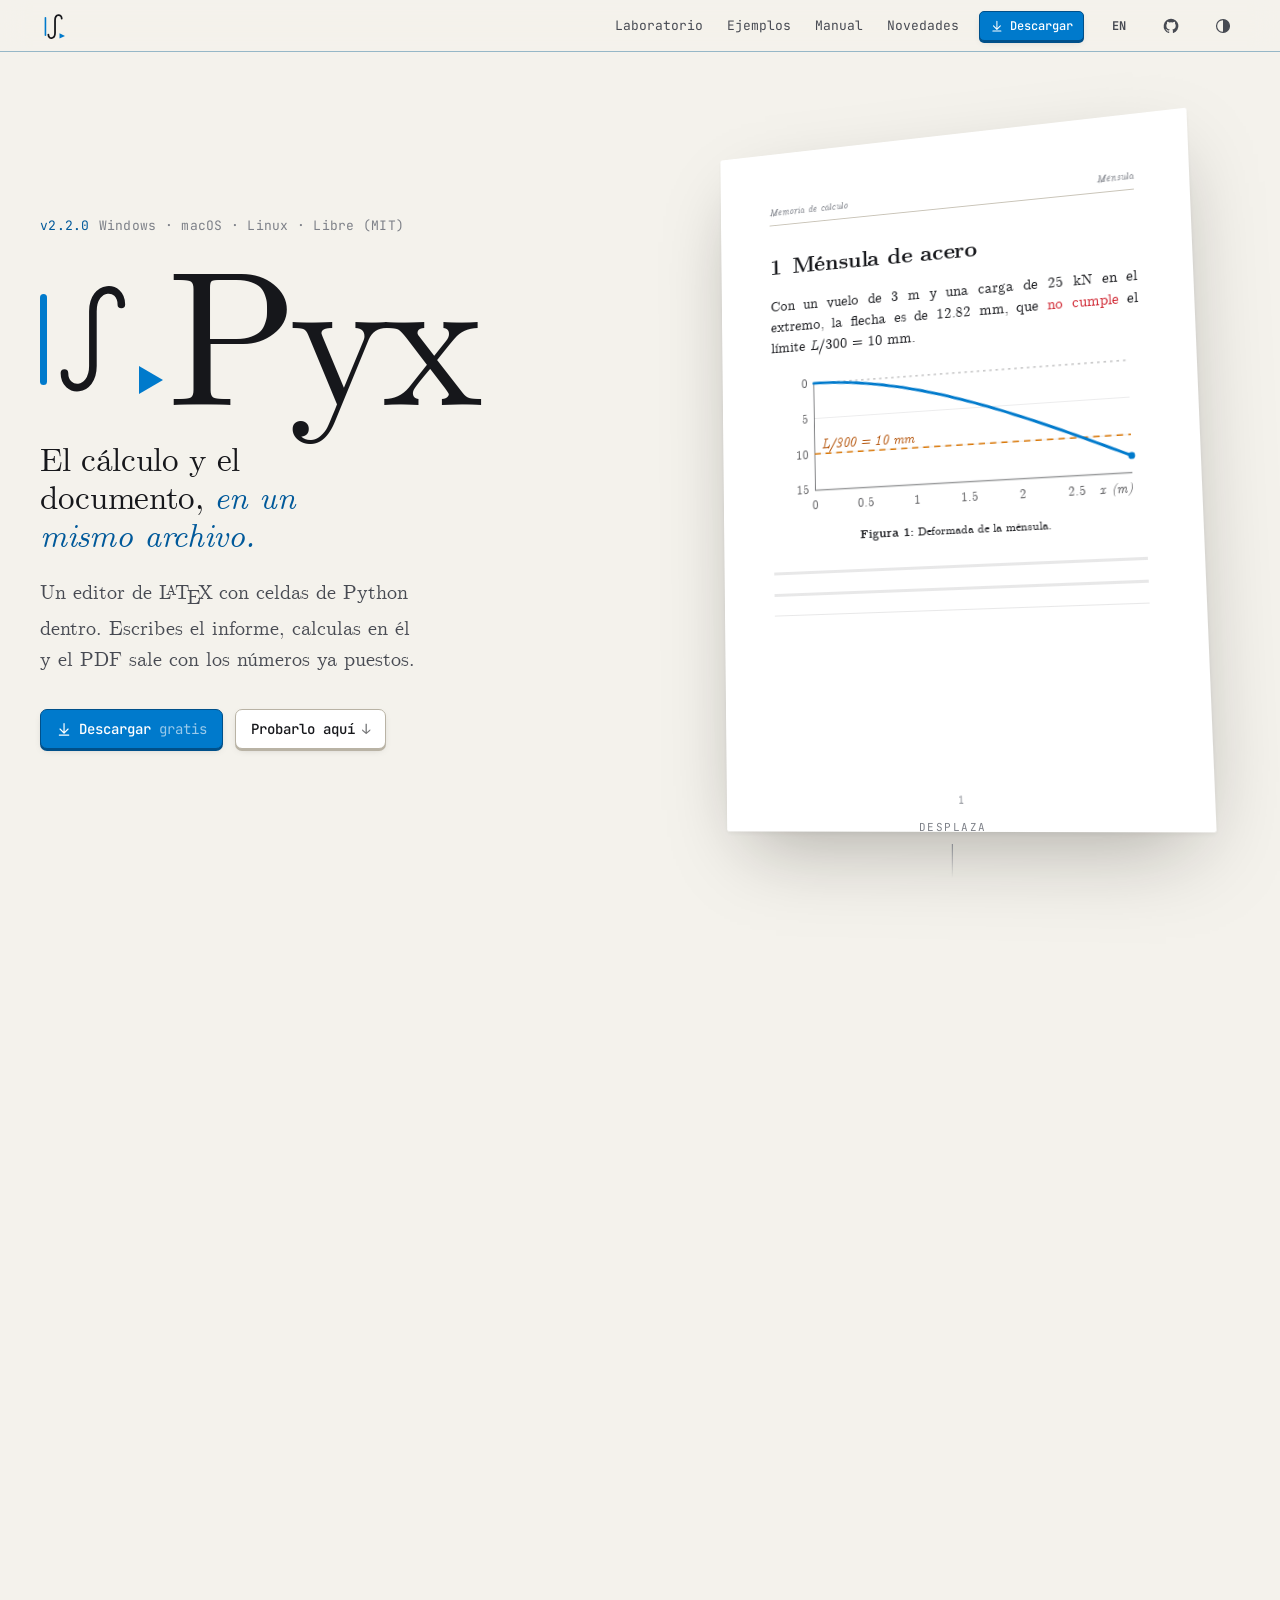
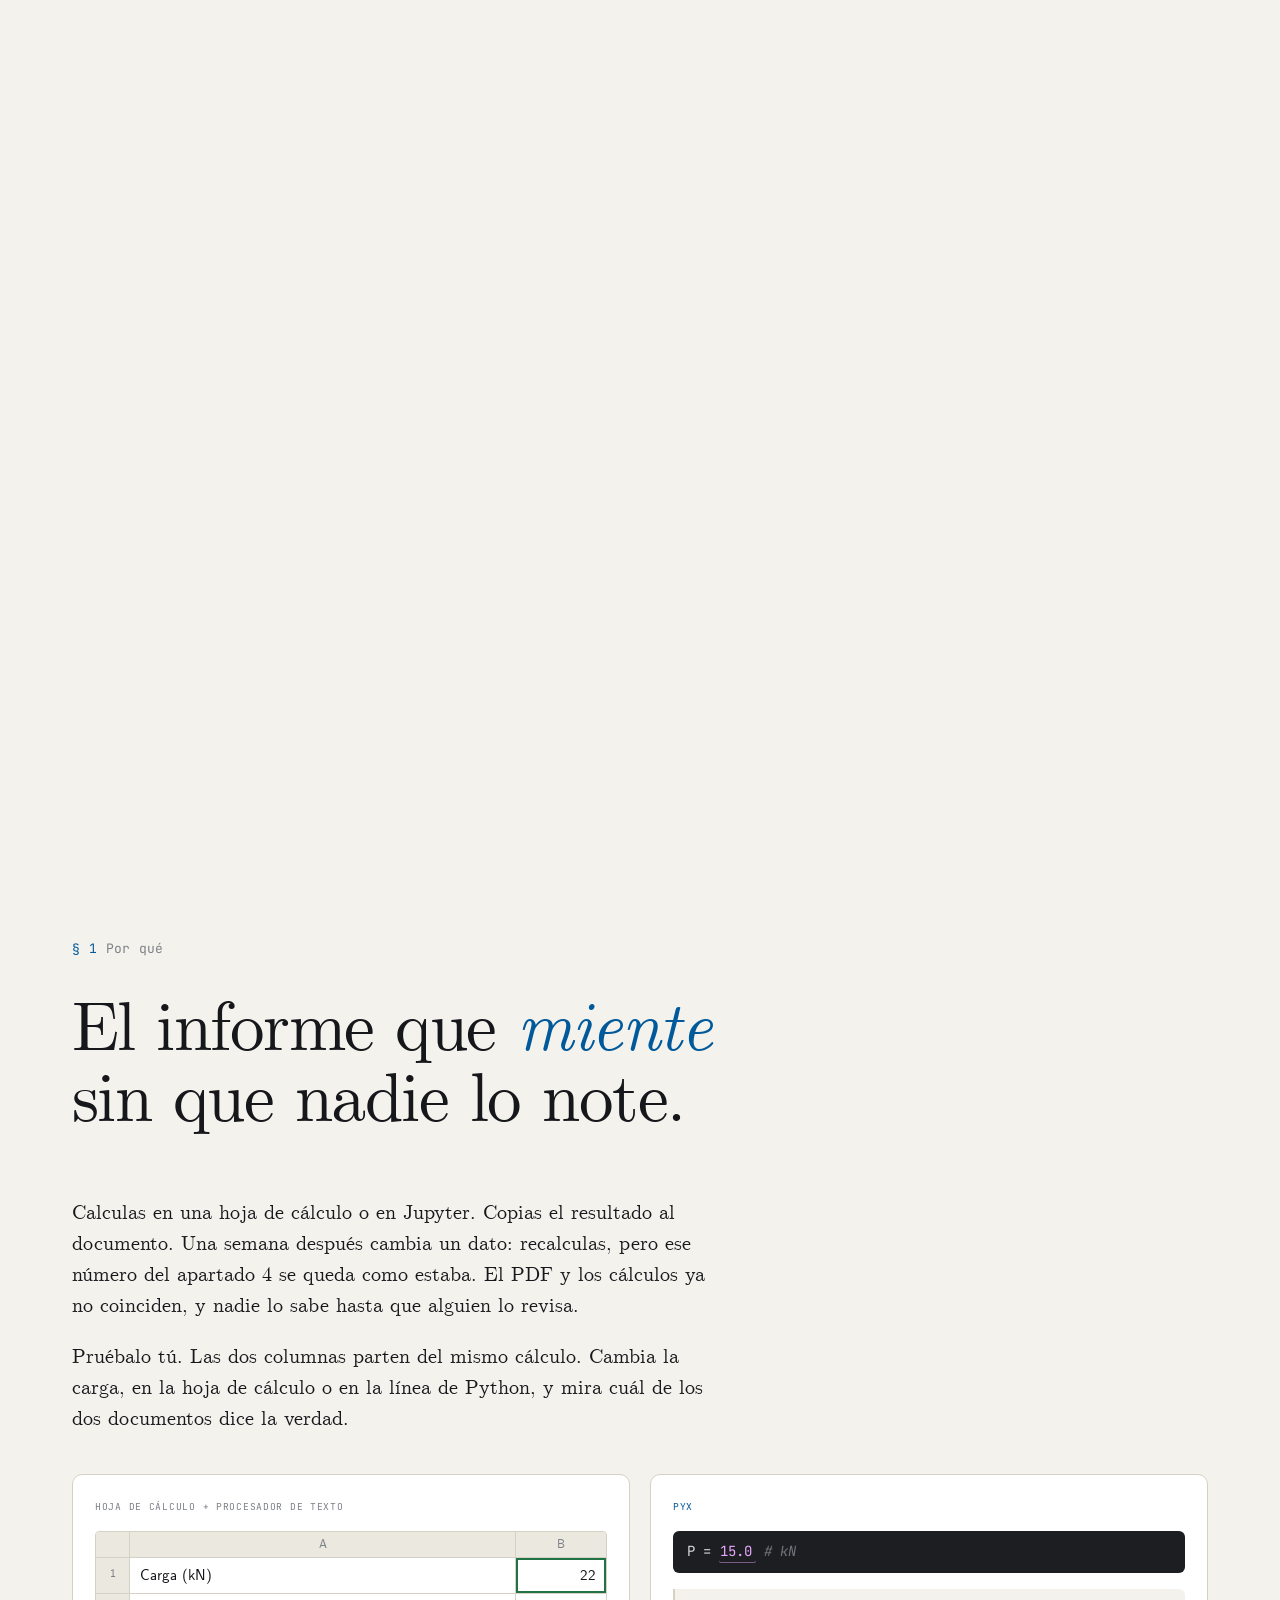
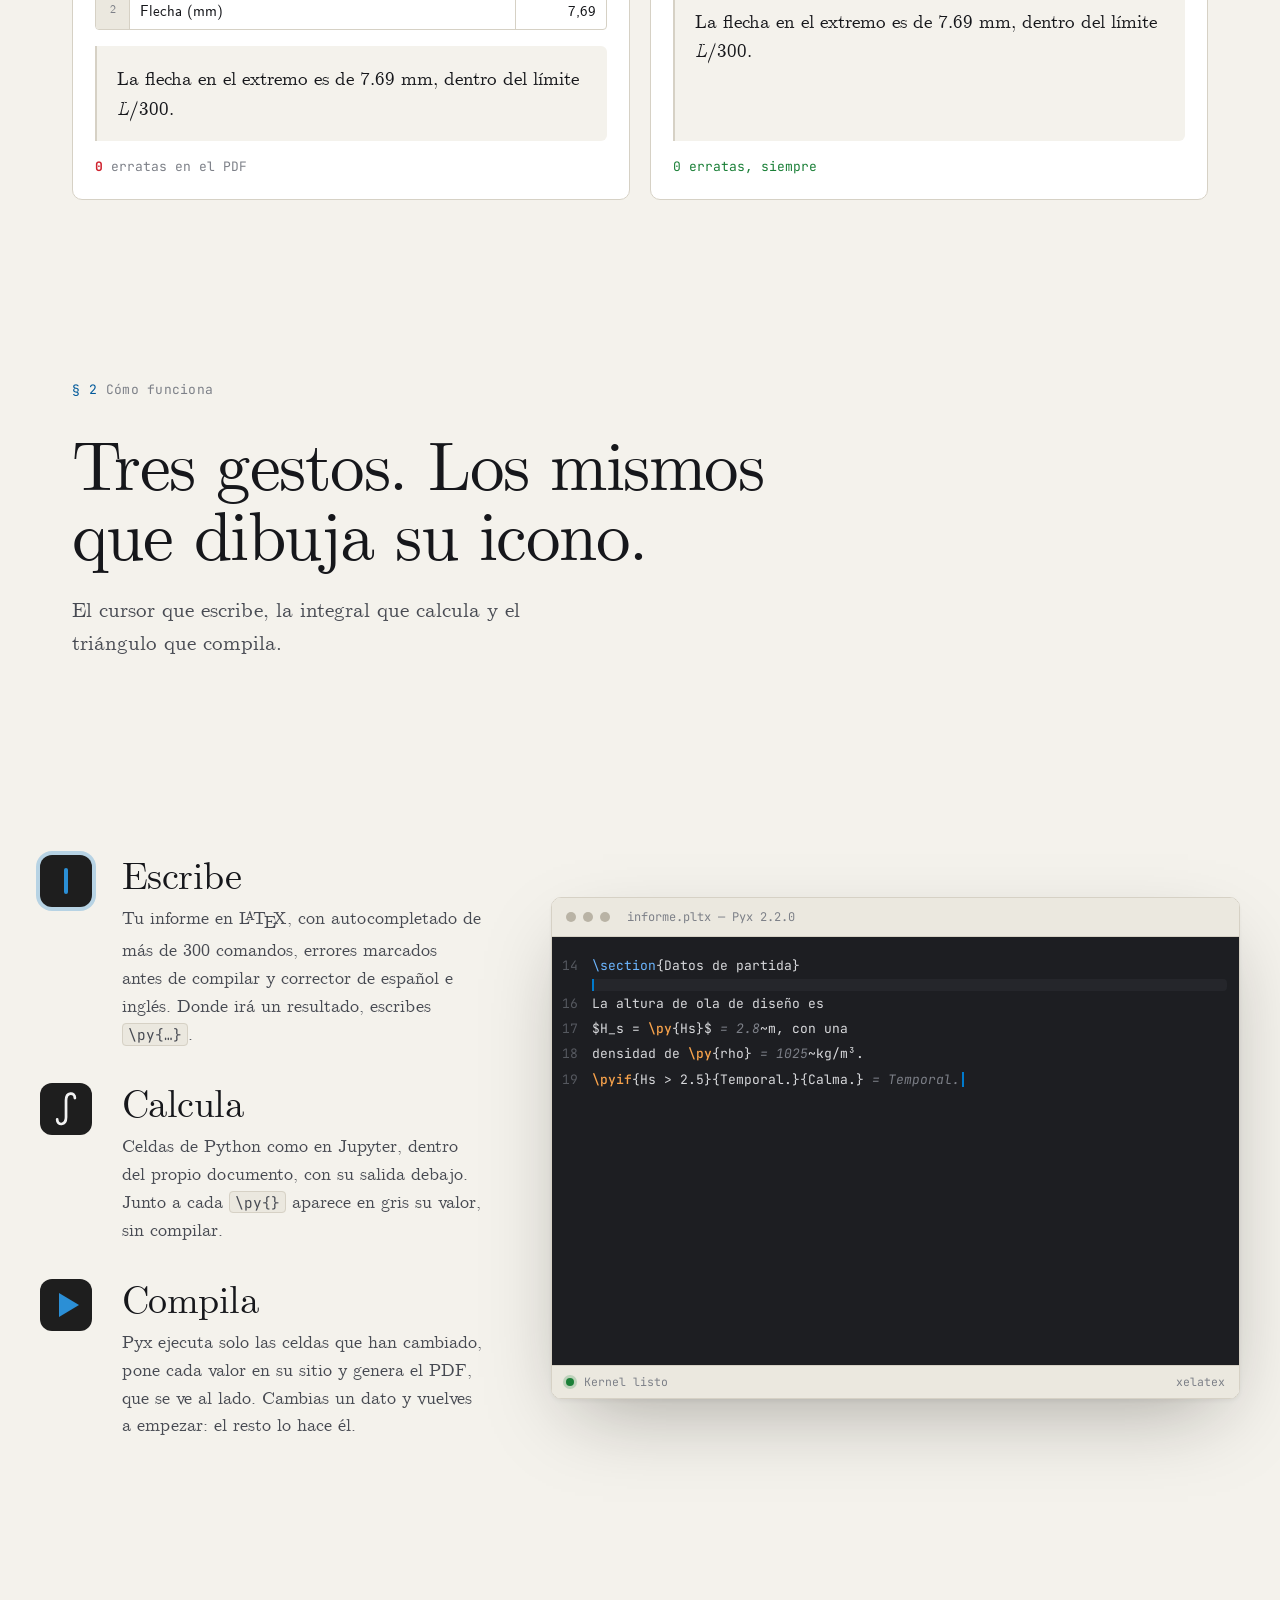
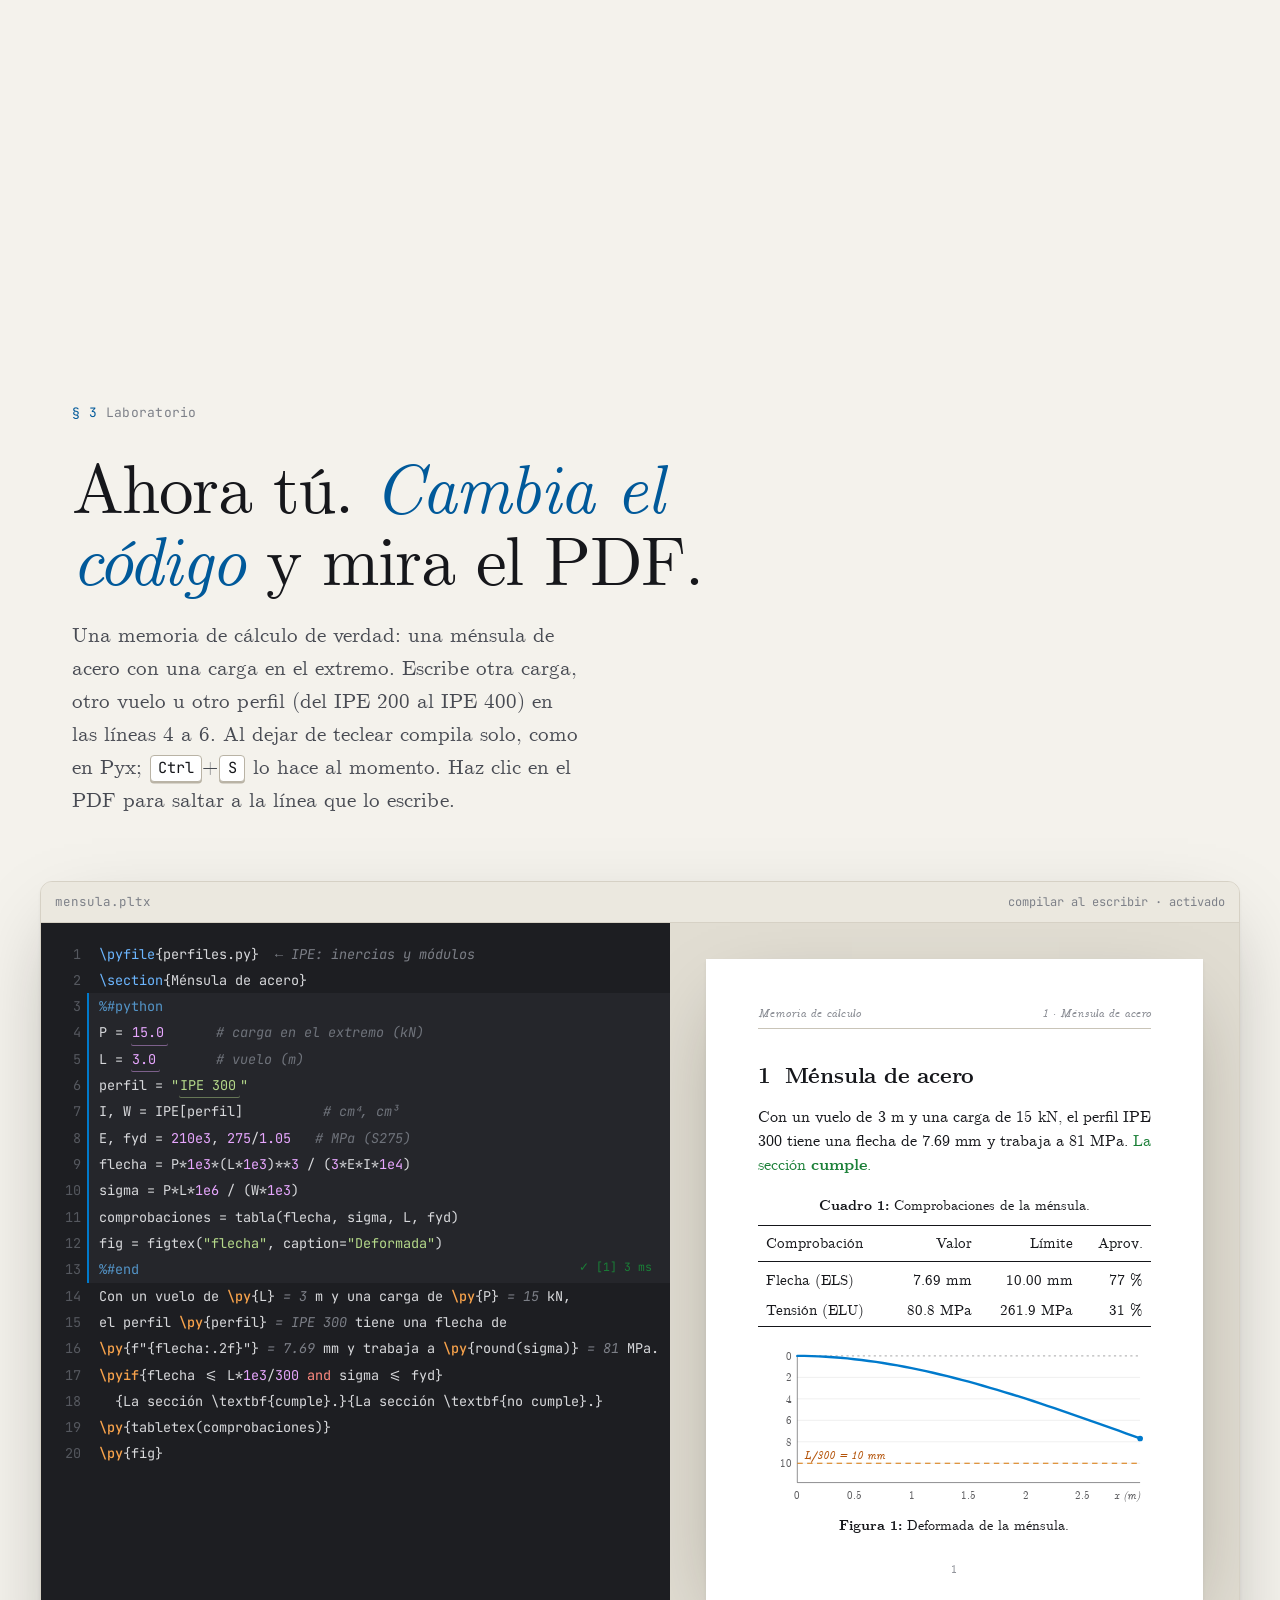
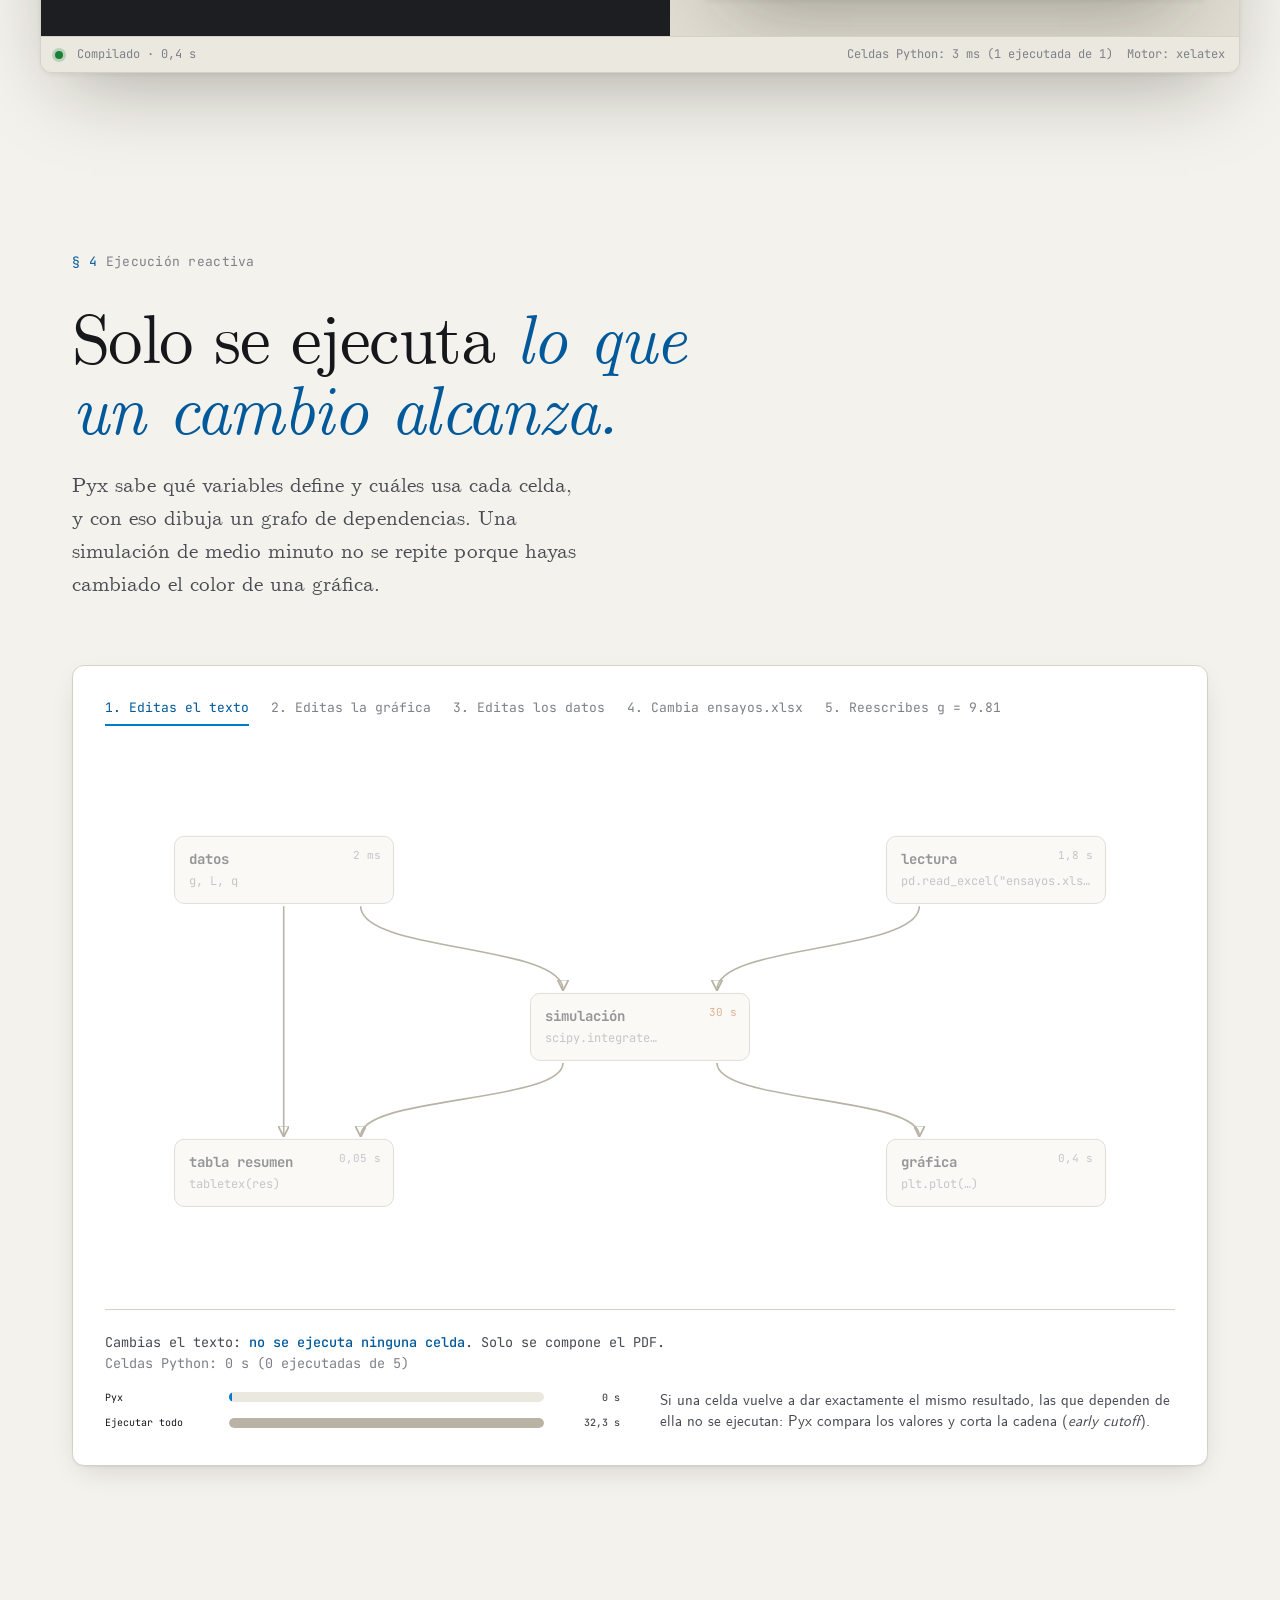
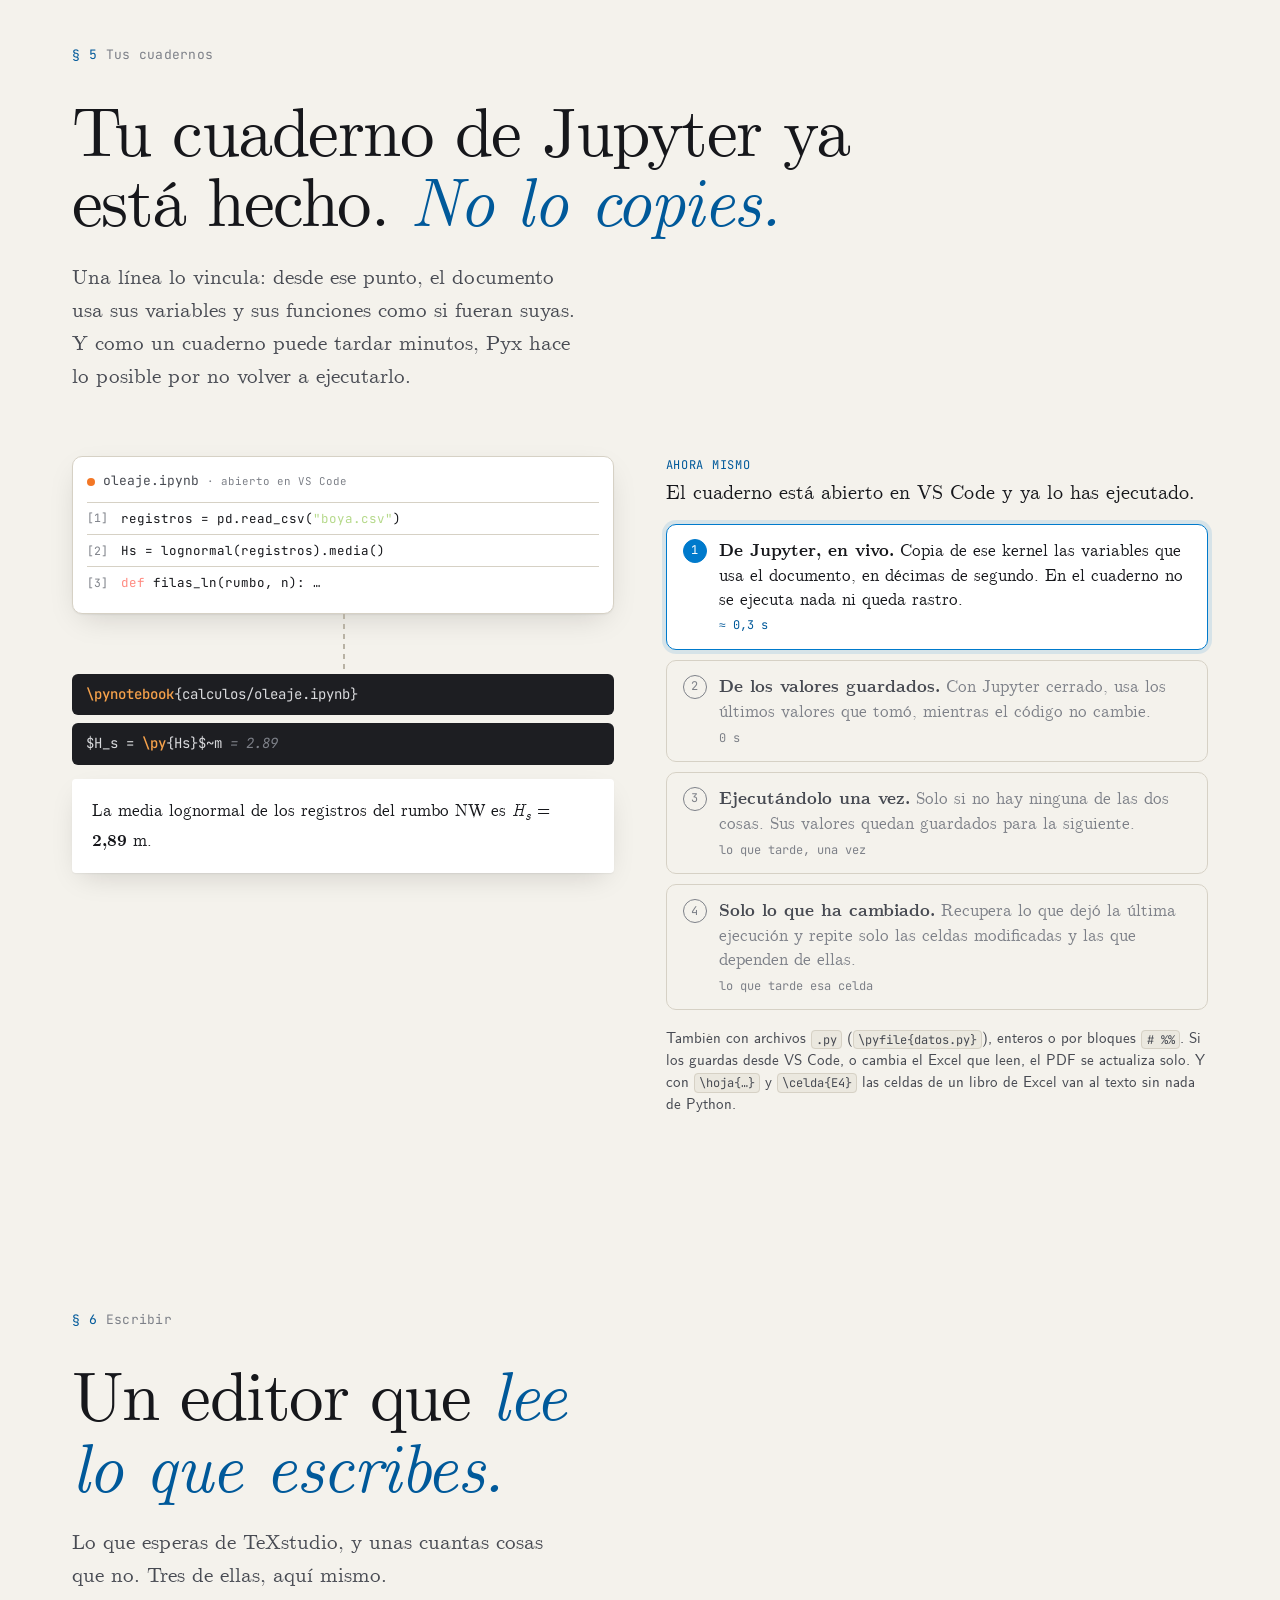
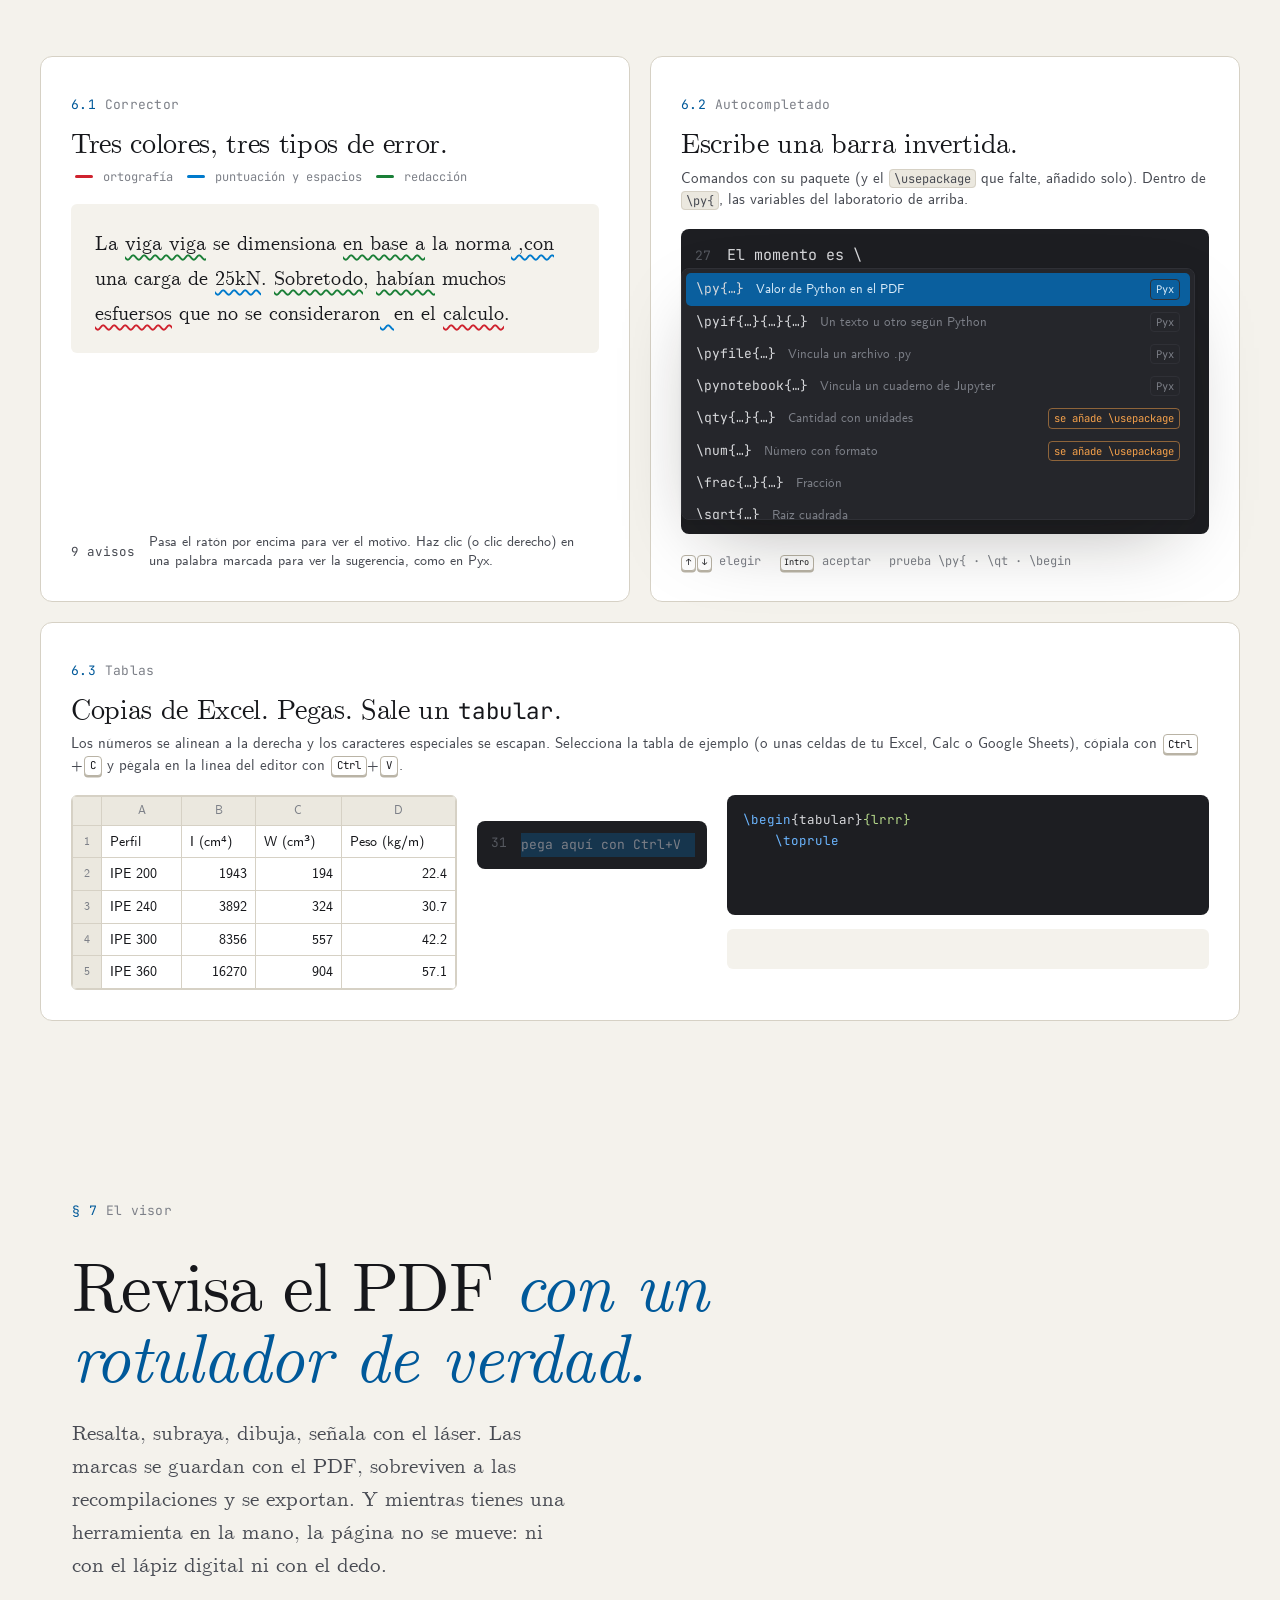
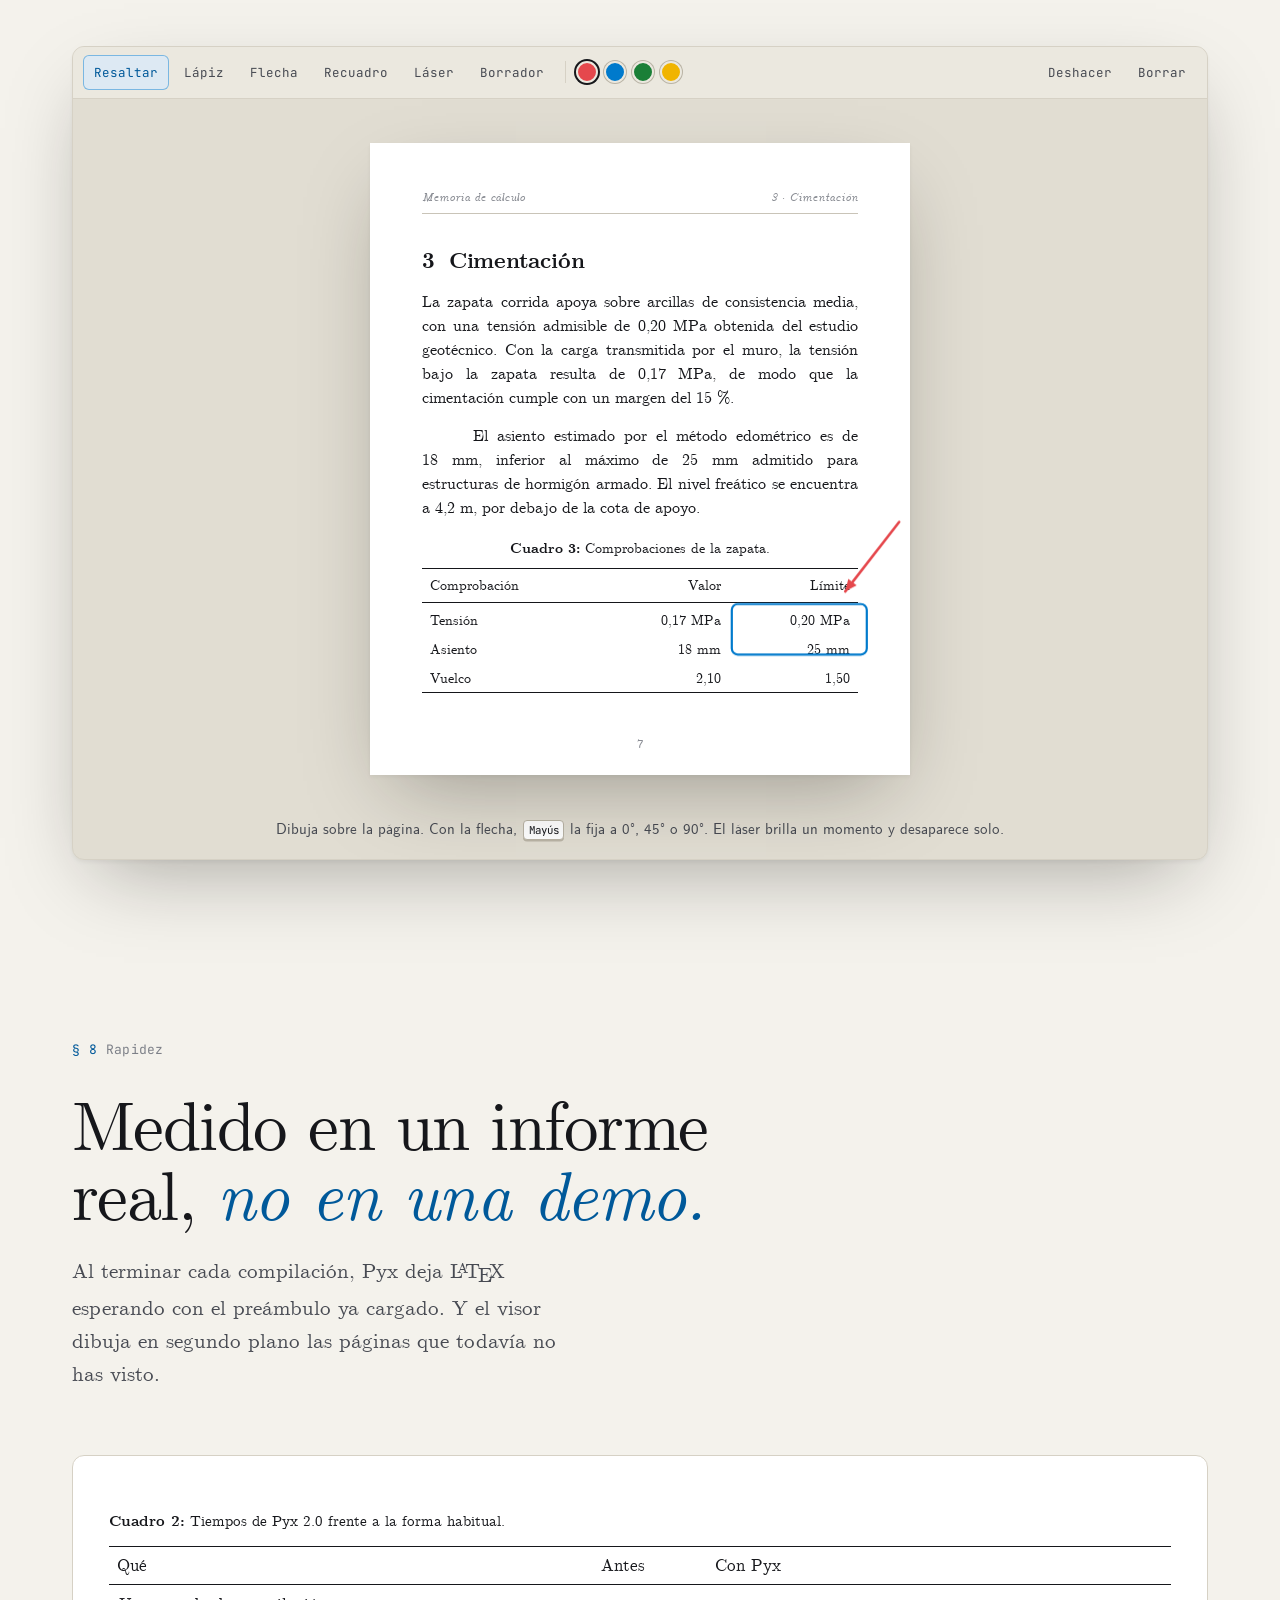
==== commit e6a8be33: "Web: novedades de la 2.2.0, macOS en descargas y manuales actualizados - Descarga para Windows, macO" ====
--- a/index.html
+++ b/index.html
@@ -19,8 +19,8 @@
   <script>try{var t=localStorage.getItem('pyx-tema');if(t)document.documentElement.dataset.theme=t}catch(e){}</script>
   <link rel="preload" href="assets/fonts/cmu-serif-500-roman.woff2" as="font" type="font/woff2" crossorigin>
   <link rel="preload" href="assets/fonts/jetbrains-mono-latin-400-normal.woff2" as="font" type="font/woff2" crossorigin>
-  <link rel="stylesheet" href="assets/css/base.css?v=20261117a">
-  <link rel="stylesheet" href="assets/css/home.css?v=20261117a">
+  <link rel="stylesheet" href="assets/css/base.css?v=20261122c">
+  <link rel="stylesheet" href="assets/css/home.css?v=20261122c">
   <link rel="alternate" hreflang="es" href="https://lorgioo.github.io/Pyx-web/">
   <link rel="alternate" hreflang="en" href="https://lorgioo.github.io/Pyx-web/en/">
 </head>
@@ -38,6 +38,7 @@
     <symbol id="i-contrast" viewBox="0 0 24 24"><circle cx="12" cy="12" r="8.6" fill="none" stroke="currentColor" stroke-width="1.6"/><path d="M12 3.4a8.6 8.6 0 0 1 0 17.2Z" fill="currentColor"/></symbol>
     <symbol id="i-menu" viewBox="0 0 24 24"><path d="M4 7h16M4 12h16M4 17h10" stroke="currentColor" stroke-width="1.7" stroke-linecap="round"/></symbol>
     <symbol id="i-win" viewBox="0 0 24 24"><path d="M3 5.3 10.4 4.3v7.1H3Zm8.4-1.2L21 2.8v8.6h-9.6ZM3 12.6h7.4v7.1L3 18.7Zm8.4 0H21v8.6l-9.6-1.3Z" fill="currentColor"/></symbol>
+    <symbol id="i-mac" viewBox="0 0 24 24"><path d="M16.4 12.7c0-2.2 1.8-3.2 1.9-3.3-1-1.5-2.6-1.7-3.2-1.7-1.4-.1-2.6.8-3.3.8-.7 0-1.7-.8-2.9-.8-1.5 0-2.9.9-3.6 2.2-1.6 2.7-.4 6.7 1.1 8.9.7 1.1 1.6 2.3 2.8 2.2 1.1 0 1.5-.7 2.9-.7 1.3 0 1.7.7 2.9.7 1.2 0 2-1.1 2.7-2.2.9-1.2 1.2-2.4 1.2-2.5-.1 0-2.5-.9-2.5-3.6ZM14.2 6.1c.6-.8 1-1.8.9-2.9-.9 0-2 .6-2.7 1.4-.6.7-1.1 1.8-1 2.8 1 .1 2.1-.5 2.8-1.3Z" fill="currentColor"/></symbol>
     <symbol id="i-linux" viewBox="0 0 24 24"><path d="M12 2.5c-2.2 0-3.3 1.9-3.3 4.4 0 1.2.3 2.1-.6 3.4-1 1.4-2.6 3.6-2.6 6 0 .7.2 1.3.5 1.8-.8.4-1.6 1-1.4 1.8.3 1 2 .7 3.2 1.4 1 .6 2.3.6 2.9-.2h2.6c.6.8 1.9.8 2.9.2 1.2-.7 2.9-.4 3.2-1.4.2-.8-.6-1.4-1.4-1.8.3-.5.5-1.1.5-1.8 0-2.4-1.6-4.6-2.6-6-.9-1.3-.6-2.2-.6-3.4 0-2.5-1.1-4.4-3.3-4.4Z" fill="none" stroke="currentColor" stroke-width="1.5" stroke-linejoin="round"/><circle cx="10.6" cy="7.4" r=".9" fill="currentColor"/><circle cx="13.4" cy="7.4" r=".9" fill="currentColor"/></symbol>
     <symbol id="i-gh" viewBox="0 0 24 24"><path d="M12 2.3a9.8 9.8 0 0 0-3.1 19.1c.5.1.7-.2.7-.5v-1.7c-2.7.6-3.3-1.3-3.3-1.3-.4-1.1-1.1-1.4-1.1-1.4-.9-.6.1-.6.1-.6 1 .1 1.5 1 1.5 1 .9 1.5 2.3 1.1 2.9.8.1-.6.3-1.1.6-1.3-2.2-.2-4.5-1.1-4.5-4.9 0-1.1.4-2 1-2.7-.1-.2-.4-1.2.1-2.6 0 0 .8-.3 2.7 1a9.4 9.4 0 0 1 4.9 0c1.9-1.3 2.7-1 2.7-1 .5 1.4.2 2.4.1 2.6.6.7 1 1.6 1 2.7 0 3.8-2.3 4.7-4.5 4.9.4.3.7.9.7 1.8v2.7c0 .3.2.6.7.5A9.8 9.8 0 0 0 12 2.3Z" fill="currentColor"/></symbol>
     <symbol id="i-arrow" viewBox="0 0 24 24"><path d="M5 12h13M13 6l6 6-6 6" fill="none" stroke="currentColor" stroke-width="1.8" stroke-linecap="round" stroke-linejoin="round"/></symbol>
@@ -69,7 +70,7 @@
   <div class="hero-stage">
     <div class="hero-copy">
       <div class="hero-step is-on" data-step="0">
-        <p class="eyebrow"><span>v2.2.0</span><span class="n">Windows · Linux · Libre (MIT)</span></p>
+        <p class="eyebrow"><span>v2.2.0</span><span class="n">Windows · macOS · Linux · Libre (MIT)</span></p>
         <h1 class="hero-title">
           <span class="glyphs" aria-hidden="true"><i class="g-cursor"></i><svg class="g-int" viewBox="10 -4 62 106"><path d="M67.2 16.93C67.2-1.91 41.1-1.91 41.1 23.21V73.46C41.1 98.59 15 98.59 15 79.74"/></svg><i class="g-run"></i></span>
           <span class="word">Pyx</span>
@@ -640,6 +641,13 @@
         <span class="dl-note">Ubuntu y Debian, Fedora, o cualquier distribución con el AppImage.</span>
         <span class="key dl-key">Descargar para Linux</span>
       </a>
+      <a class="dl-card" href="https://github.com/LorGIOO/Pyx/releases/latest" data-os="mac">
+        <svg aria-hidden="true"><use href="#i-mac"/></svg>
+        <span class="dl-os">macOS</span>
+        <span class="dl-meta mono">11 o posterior · Intel y Apple Silicon · <b>.dmg</b></span>
+        <span class="dl-note">Arrastra Pyx a Aplicaciones. La primera vez, ábrelo con clic derecho → Abrir.</span>
+        <span class="key dl-key">Descargar para macOS</span>
+      </a>
     </div>
     <p class="dl-req caption reveal">Requisitos: 4&nbsp;GB de memoria y unos 600&nbsp;MB de disco si Pyx prepara su propio Python (200&nbsp;MB si usas uno que ya tengas). Internet solo la primera vez y para buscar actualizaciones. ¿Primera vez? Empieza por el <a href="manual/#cap-instalacion-y-primer-arranque">capítulo 2 del manual</a> y abre uno de los <a href="ejemplos/">proyectos de ejemplo</a>.</p>
   </div>
@@ -661,8 +669,8 @@
   <div class="endmark"><span>© <span data-year>2026</span> Pyx · Software libre</span><span>∎</span></div>
 </footer>
 
-<script src="assets/data/novedades.js?v=20261117a"></script>
-<script src="assets/js/common.js?v=20261117a"></script>
-<script src="assets/js/home.js?v=20261117a"></script>
+<script src="assets/data/novedades.js?v=20261122c"></script>
+<script src="assets/js/common.js?v=20261122c"></script>
+<script src="assets/js/home.js?v=20261122c"></script>
 </body>
 </html>
--- a/assets/css/home.css
+++ b/assets/css/home.css
@@ -505,7 +505,7 @@
 .dl-logo { width: 54px; height: 66px; color: var(--ink); margin-bottom: 18px; }
 .dl-head h2 { font-size: clamp(48px, 8vw, 120px); line-height: .95; letter-spacing: -.035em; font-weight: 400; margin: 0; }
 .dl-head .chap-sub { margin-inline: auto; text-align: center; }
-.dl-grid { display: grid; grid-template-columns: 1fr 1fr; gap: 20px; max-width: 920px; margin: 56px auto 0; }
+.dl-grid { display: grid; grid-template-columns: repeat(3, 1fr); gap: 20px; max-width: 1180px; margin: 56px auto 0; }
 .dl-card { position: relative; display: grid; gap: 8px; justify-items: start; padding: 30px 28px; border: 1px solid var(--rule); border-radius: 14px; background: var(--sheet); color: var(--ink); text-decoration: none; transition: transform .25s var(--ease), box-shadow .25s, border-color .25s; }
 .dl-card:hover { text-decoration: none; transform: translateY(-3px); box-shadow: var(--shadow-lg); border-color: var(--rule-strong); }
 .dl-card > svg { width: 34px; height: 34px; margin-bottom: 8px; }
@@ -516,8 +516,9 @@
 .dl-key { margin-top: auto; }
 .dl-card.is-you { border-color: var(--blue); box-shadow: 0 0 0 4px color-mix(in srgb, var(--blue) 14%, transparent); }
 .dl-card.is-you::before { content: "Tu sistema"; position: absolute; top: 18px; right: 18px; font-family: var(--mono); font-size: 11px; padding: 3px 9px; border-radius: 99px; background: var(--blue-wash); color: var(--blue-ink); }
+html[lang="en"] .dl-card.is-you::before { content: "Your system"; }
 .dl-req { text-align: center; max-width: 60ch; margin: 28px auto 0; }
-@media (max-width: 720px) { .dl-grid { grid-template-columns: 1fr; } }
+@media (max-width: 1000px) { .dl-grid { grid-template-columns: 1fr; max-width: 560px; } }
 
 /* --------------------------------------------------------------------------
    Campos de código: en Pyx los datos se cambian escribiendo
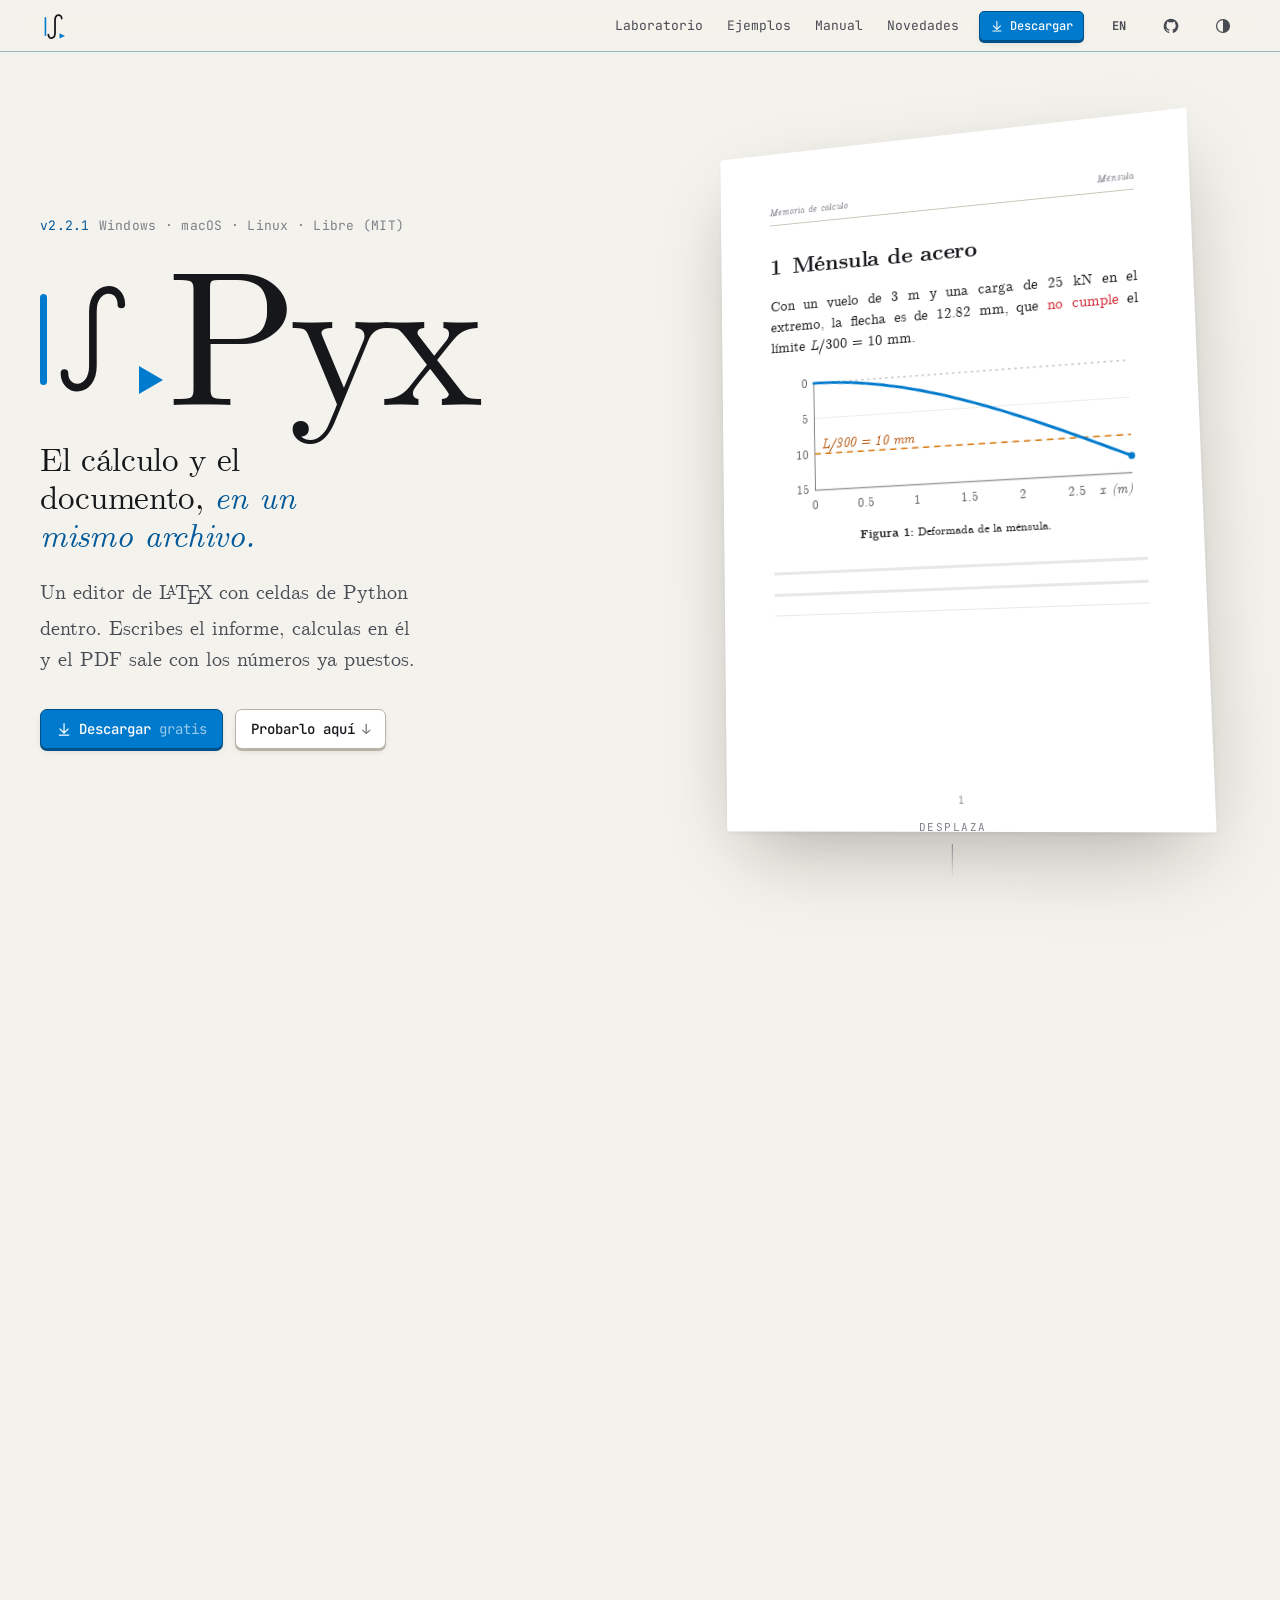
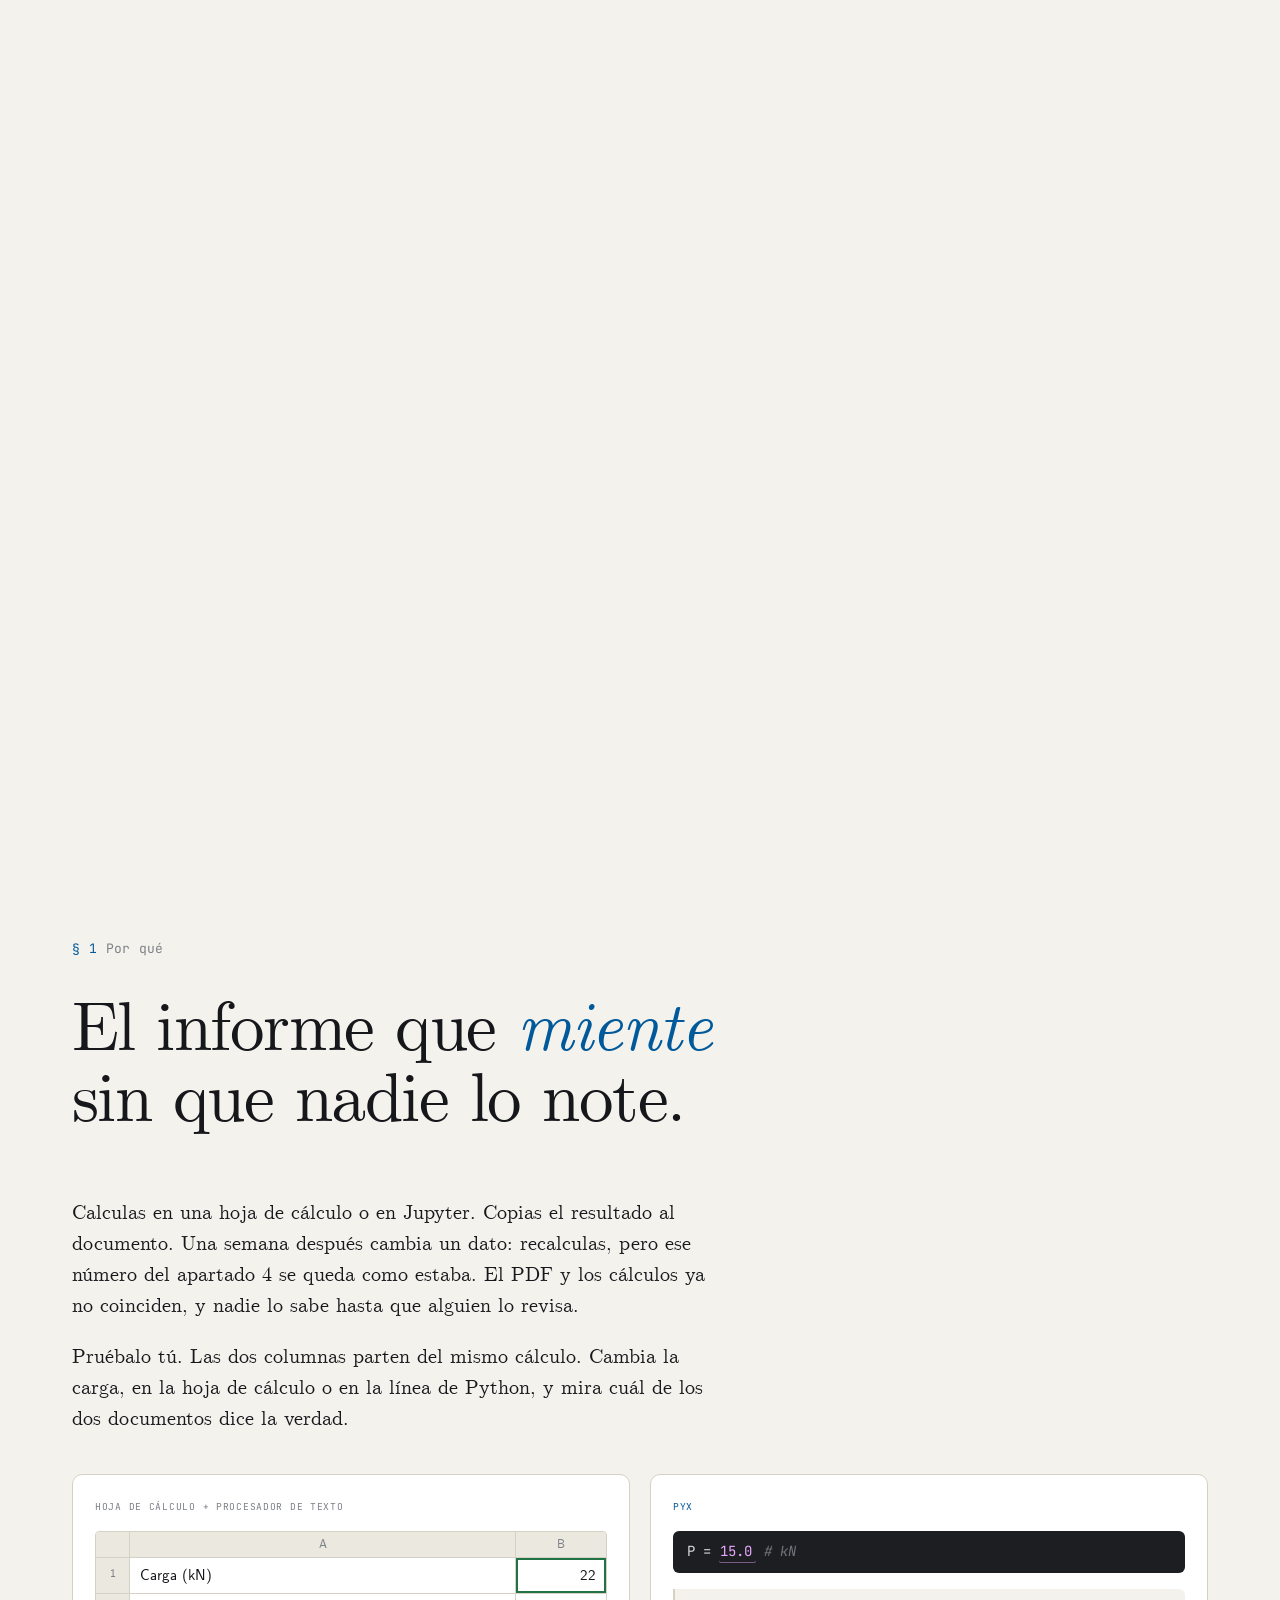
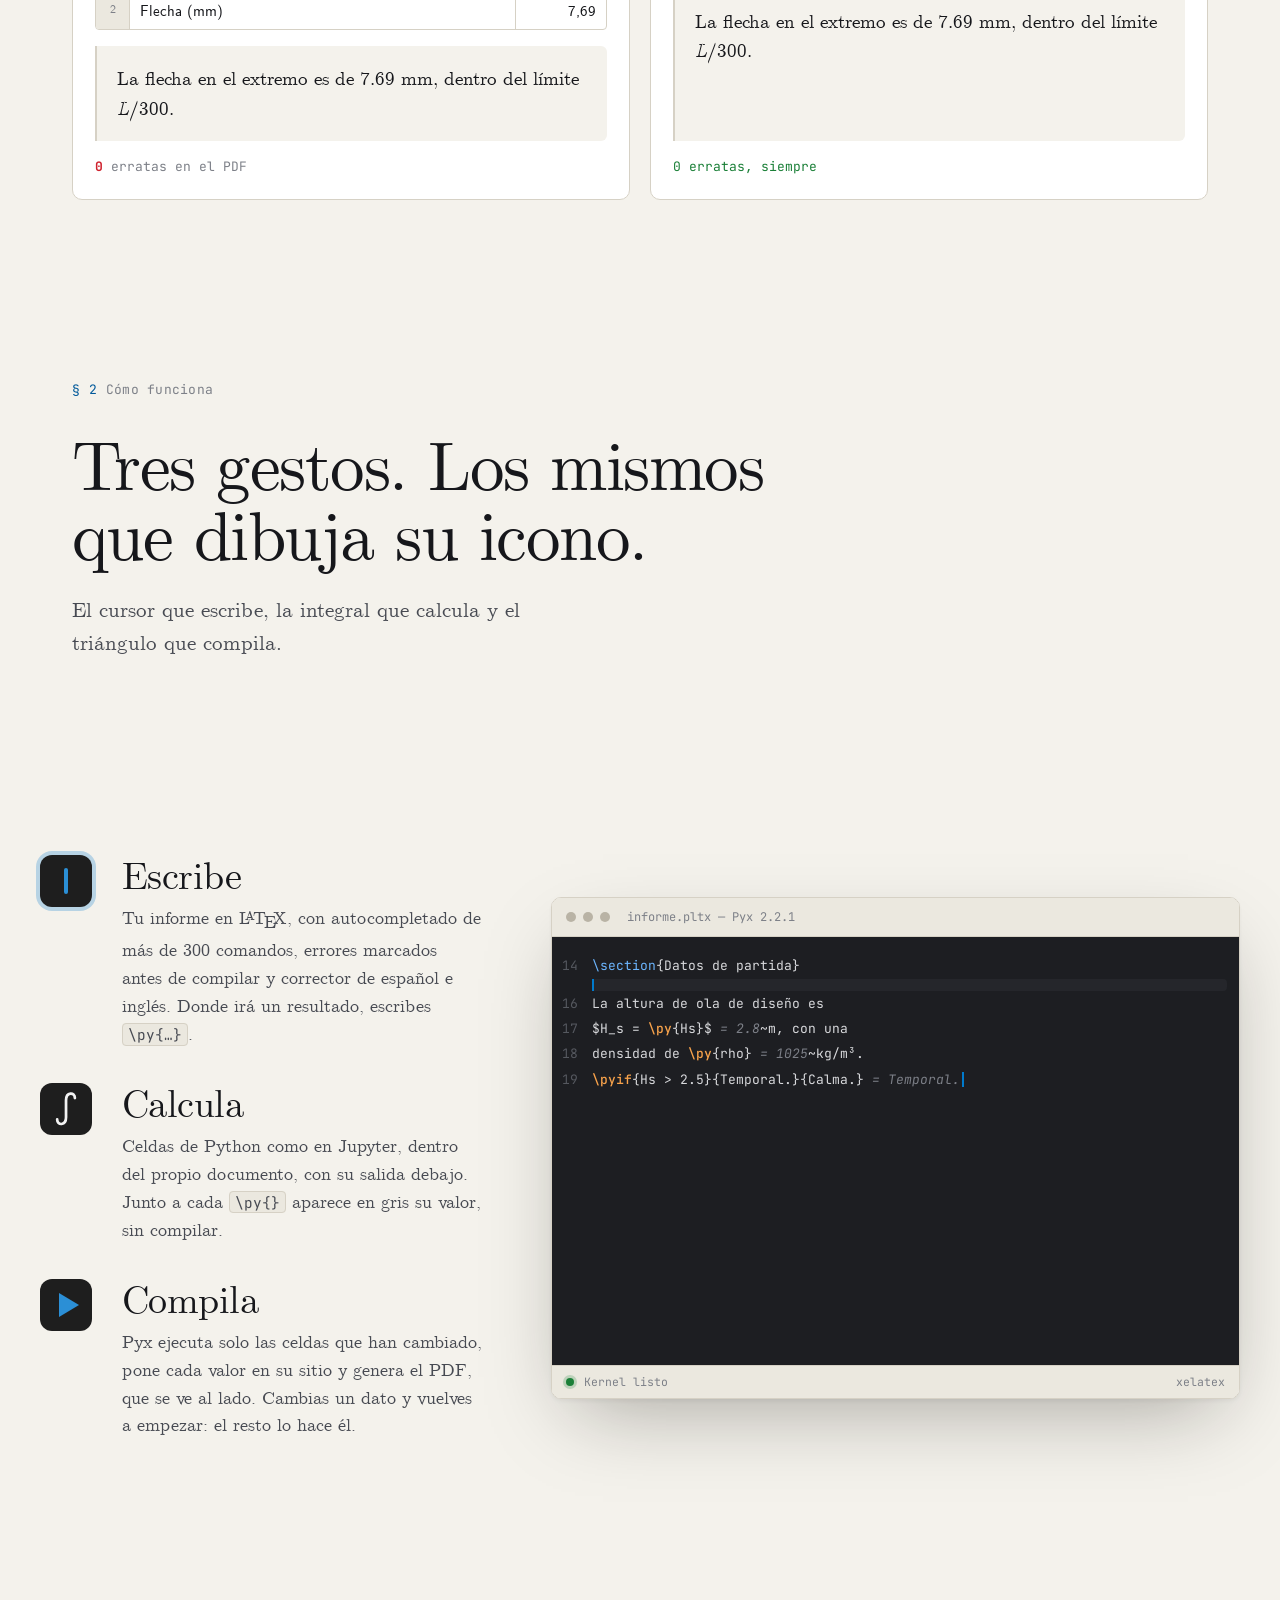
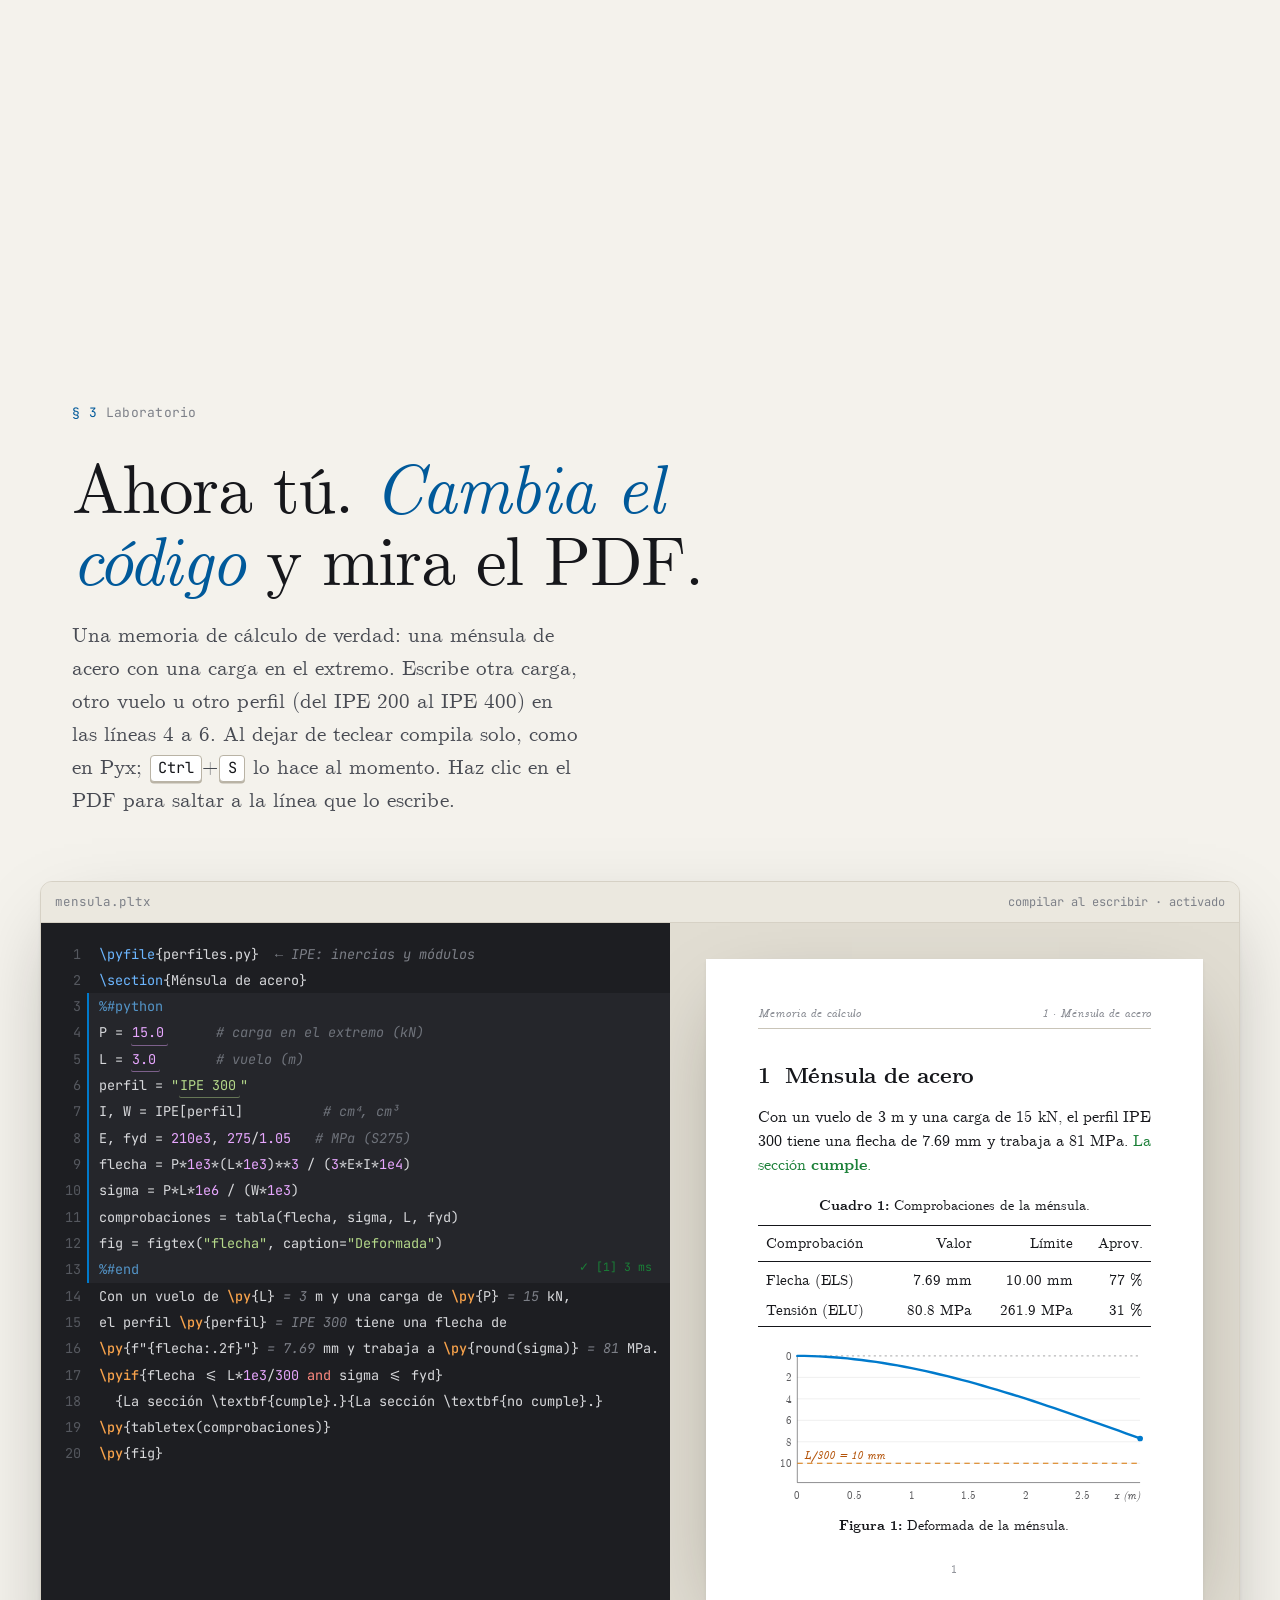
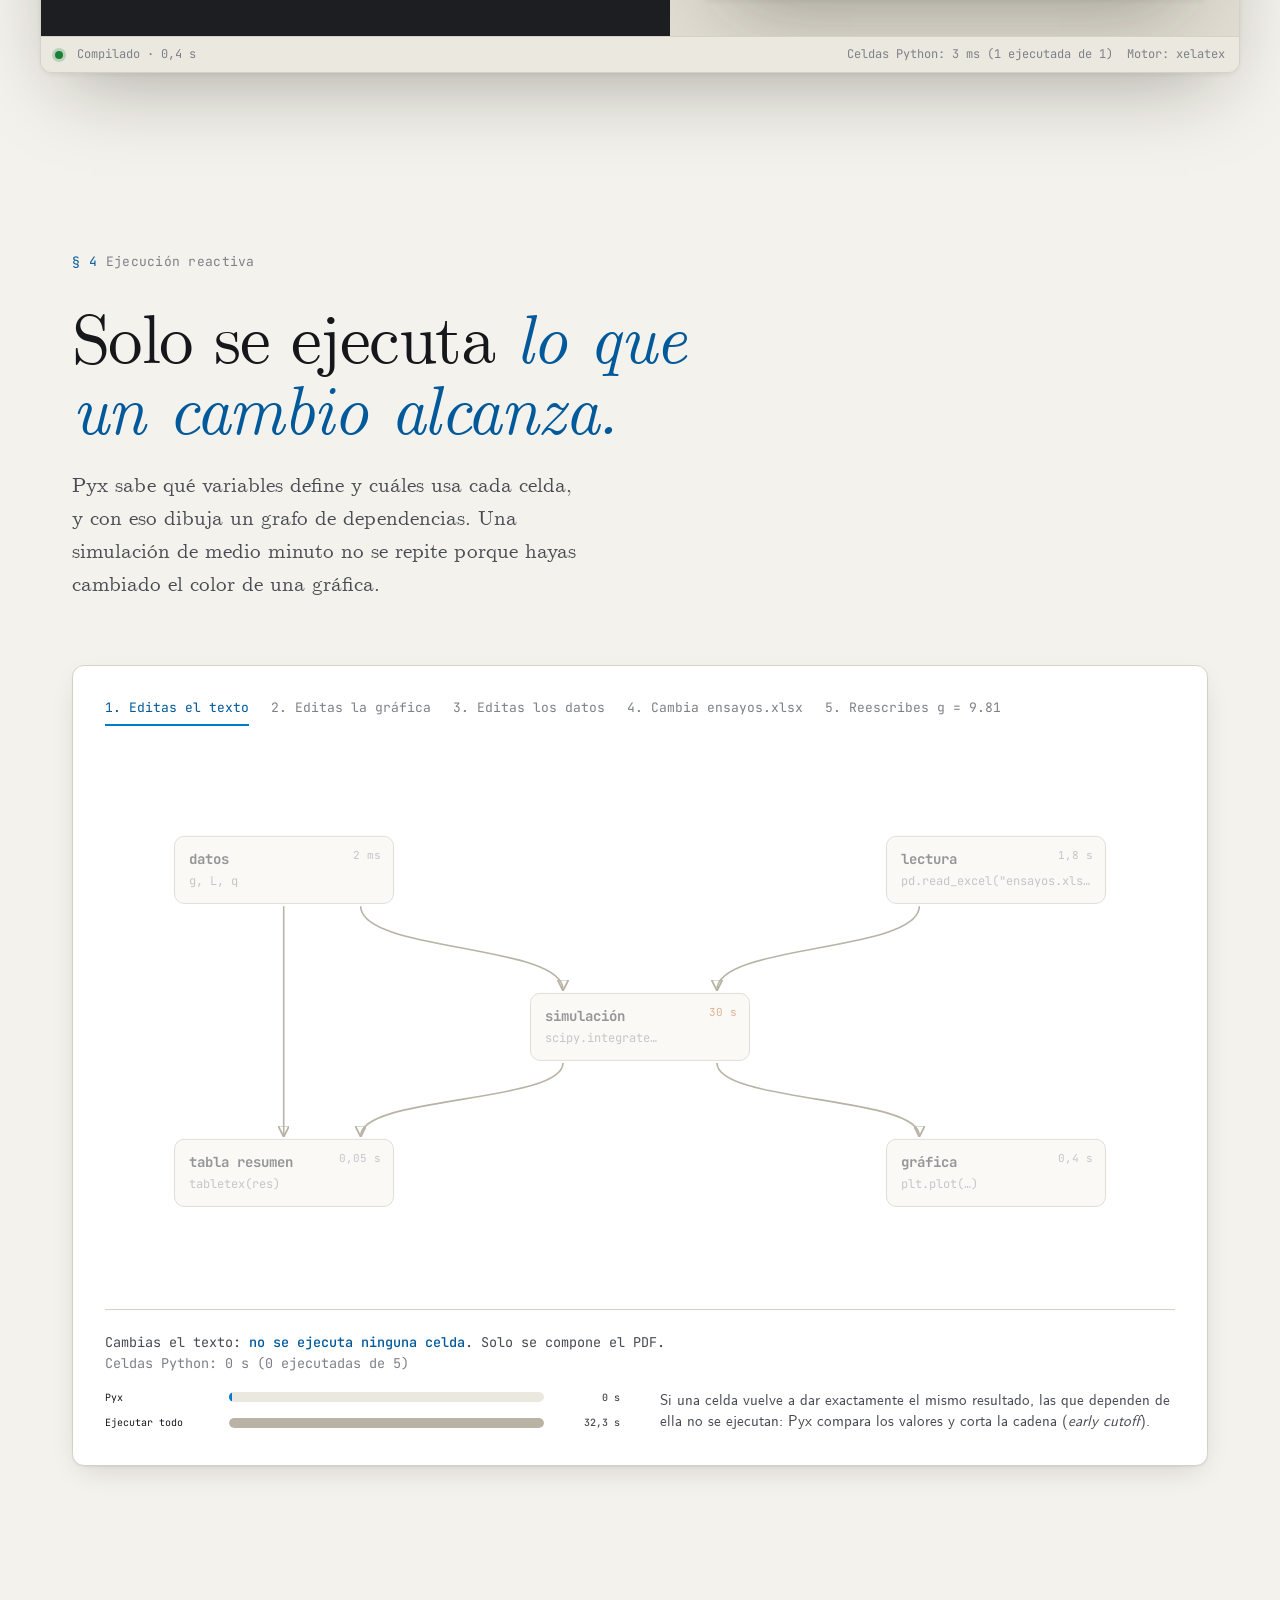
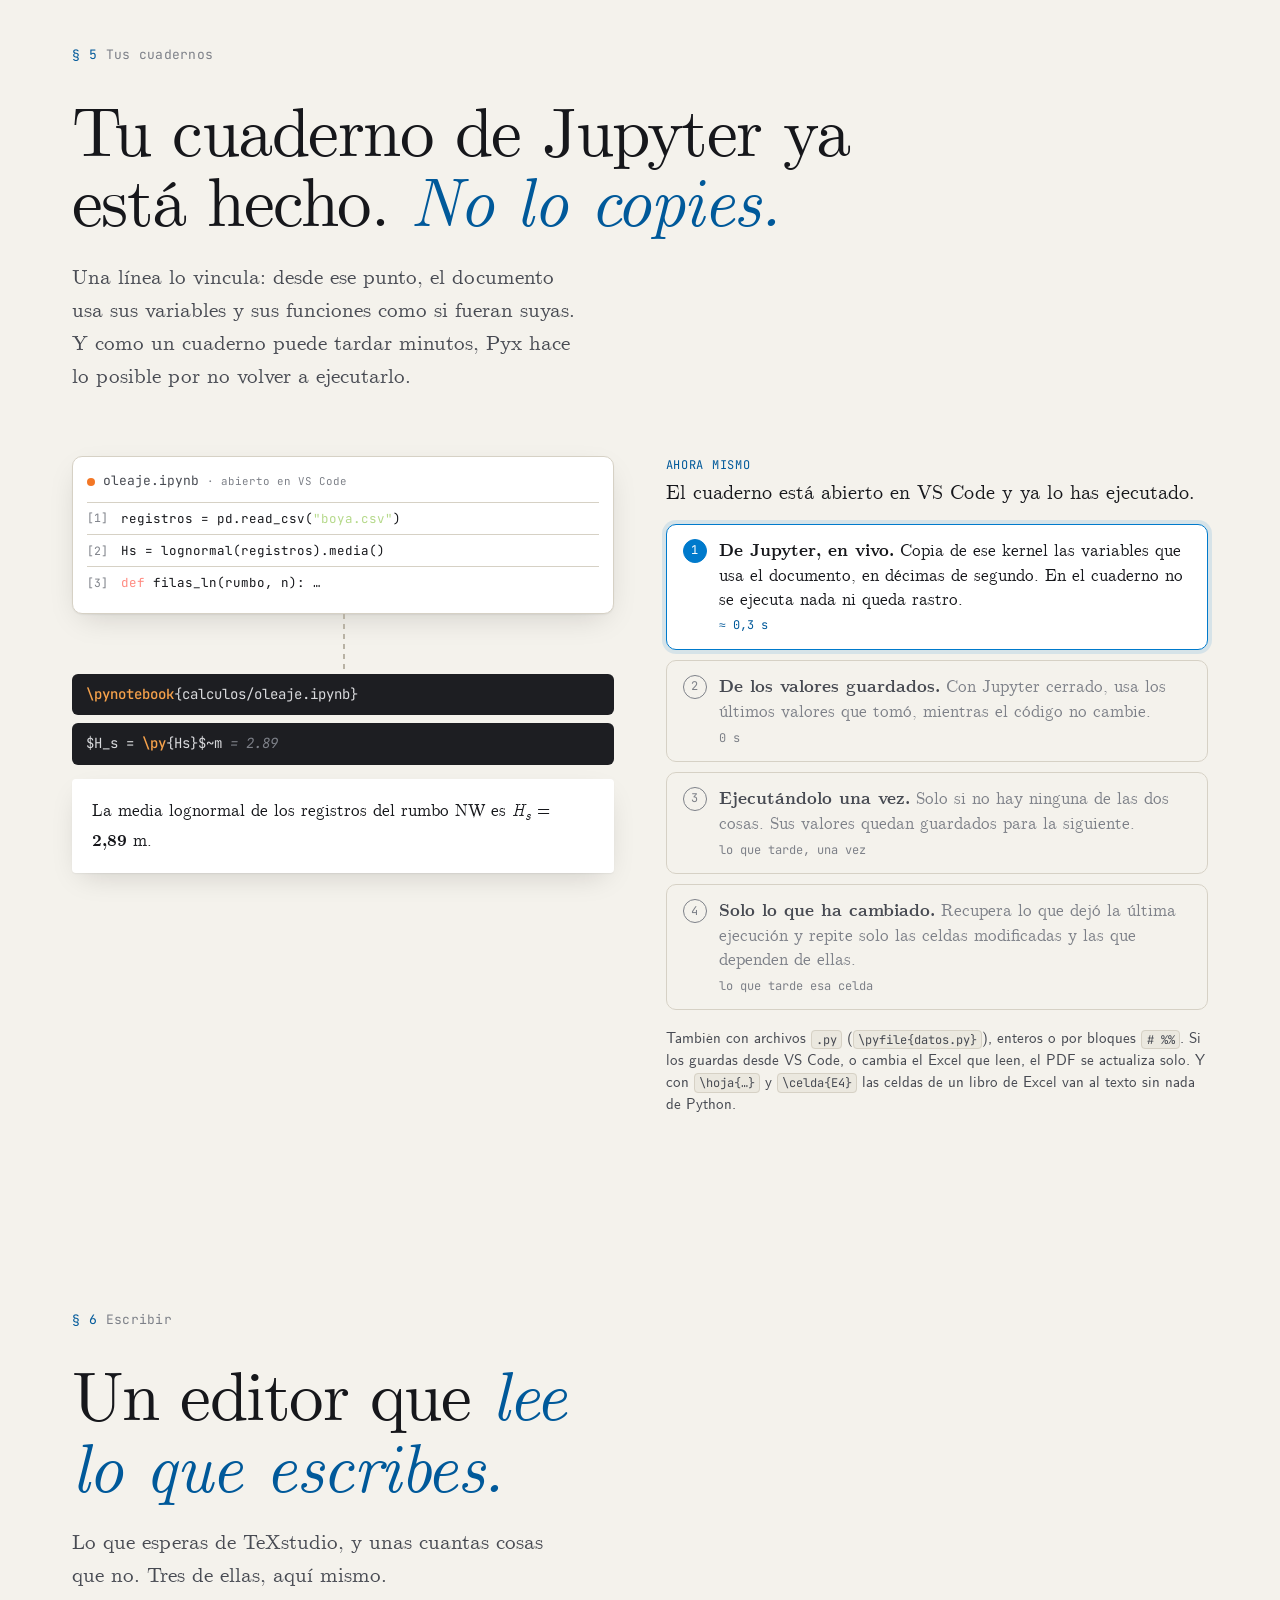
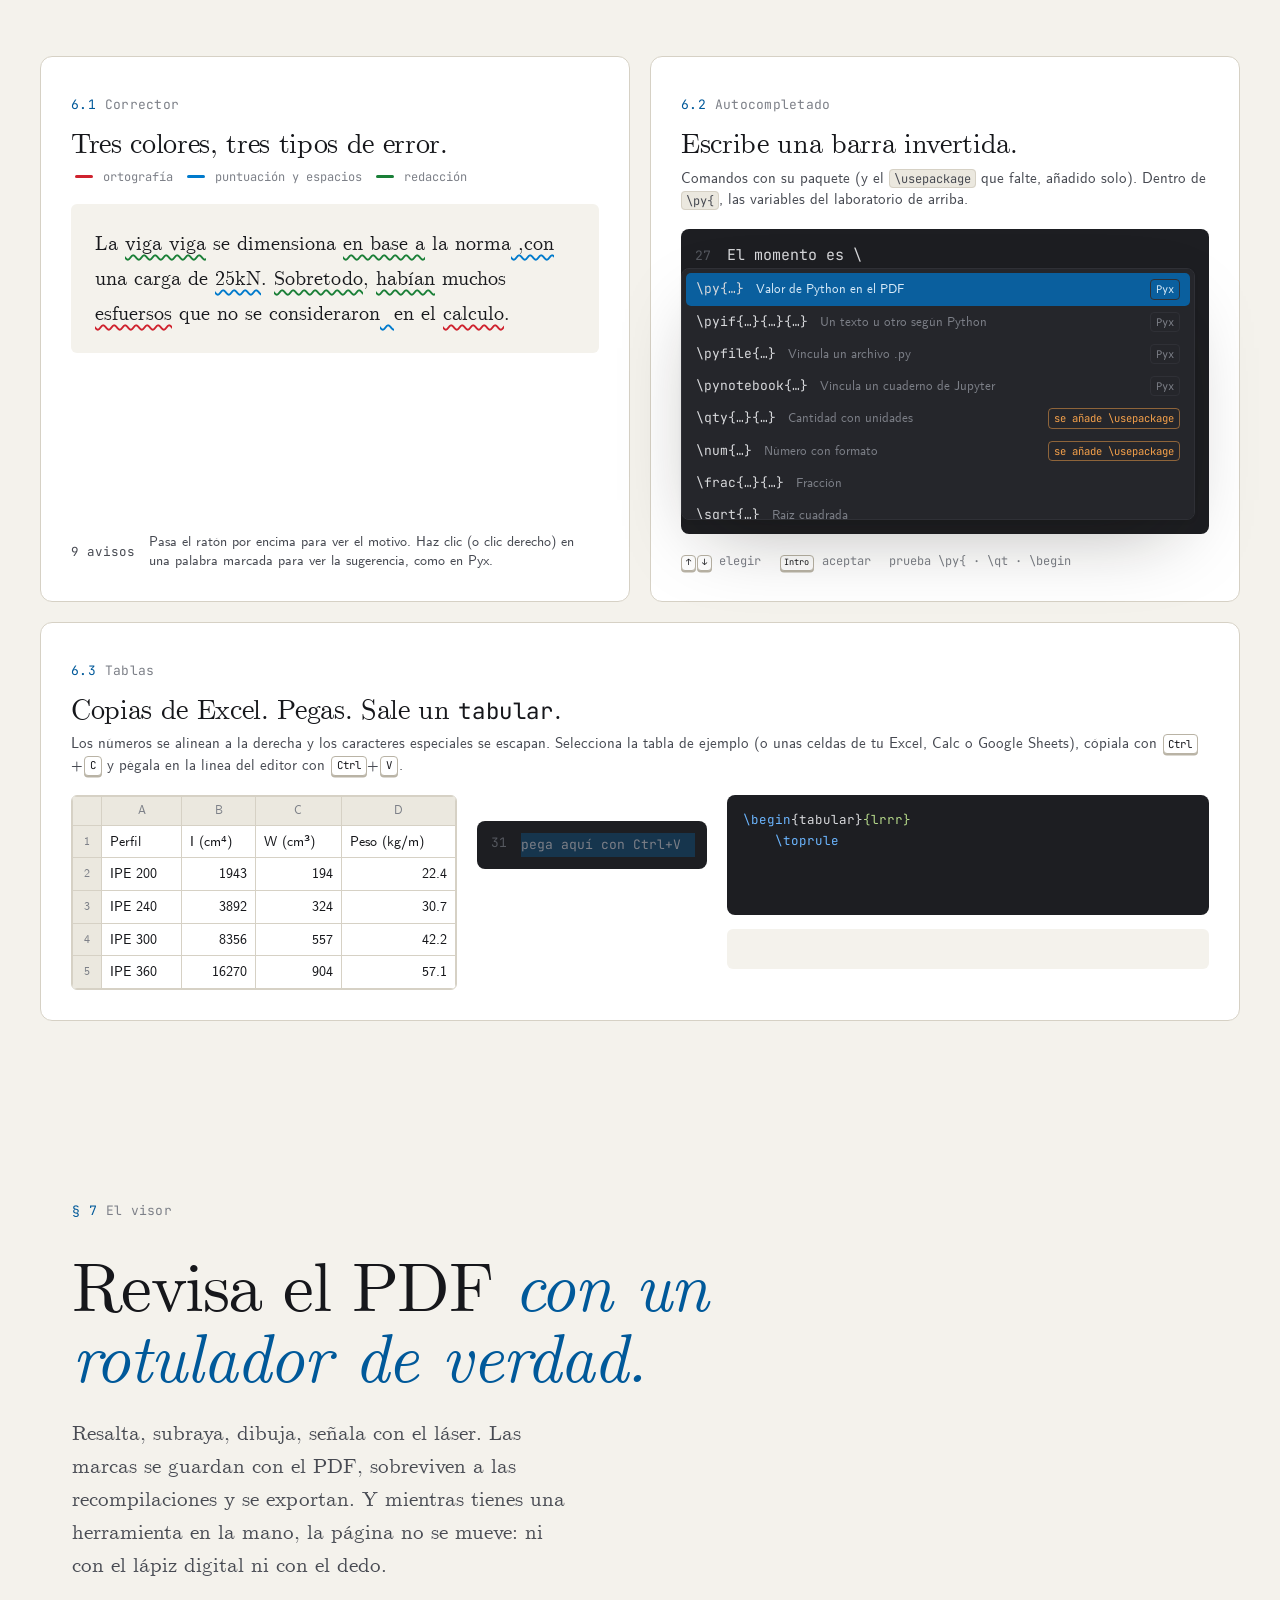
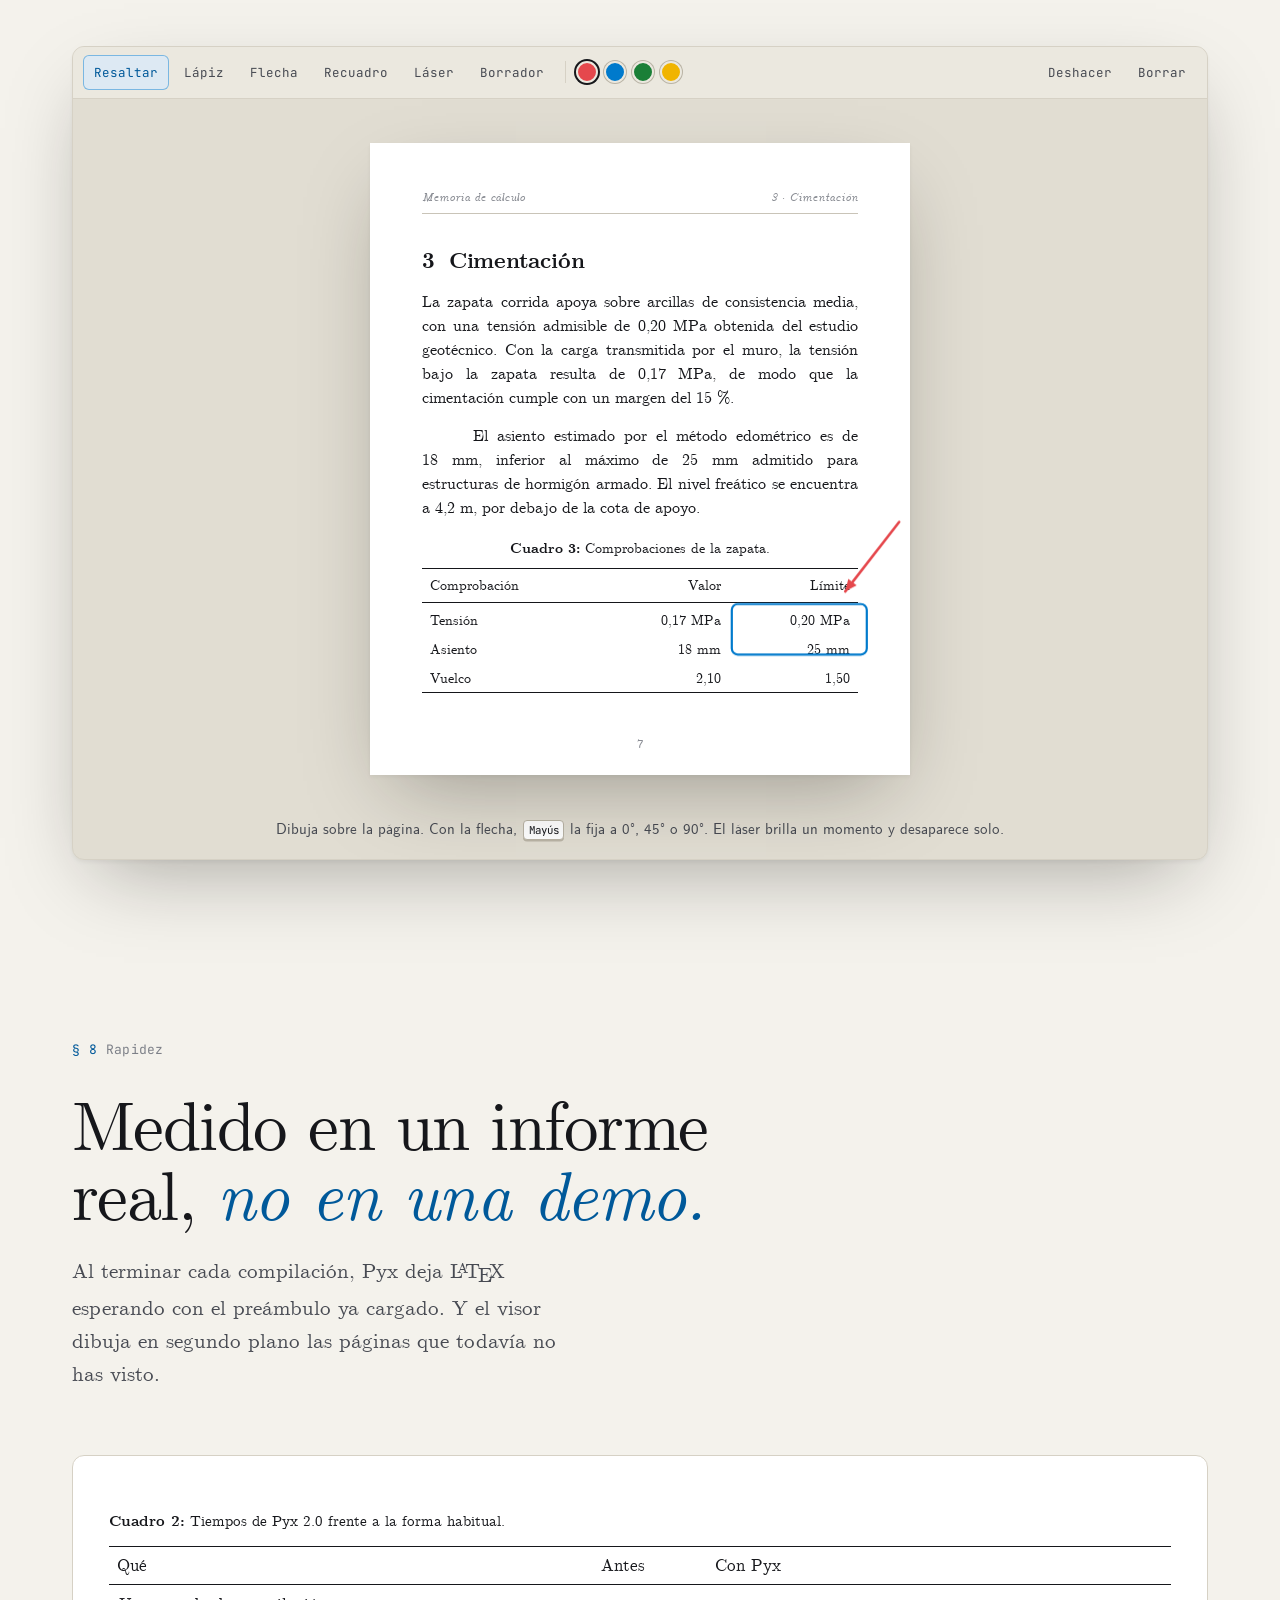
==== commit 9a9cc9a6: "Web: Pyx 2.2.1 (novedades, versión y manuales) Co-Authored-By: Claude Opus 5.5 <noreply@anthropic.co" ====
--- a/index.html
+++ b/index.html
@@ -19,8 +19,8 @@
   <script>try{var t=localStorage.getItem('pyx-tema');if(t)document.documentElement.dataset.theme=t}catch(e){}</script>
   <link rel="preload" href="assets/fonts/cmu-serif-500-roman.woff2" as="font" type="font/woff2" crossorigin>
   <link rel="preload" href="assets/fonts/jetbrains-mono-latin-400-normal.woff2" as="font" type="font/woff2" crossorigin>
-  <link rel="stylesheet" href="assets/css/base.css?v=20261122c">
-  <link rel="stylesheet" href="assets/css/home.css?v=20261122c">
+  <link rel="stylesheet" href="assets/css/base.css?v=20261123a">
+  <link rel="stylesheet" href="assets/css/home.css?v=20261123a">
   <link rel="alternate" hreflang="es" href="https://lorgioo.github.io/Pyx-web/">
   <link rel="alternate" hreflang="en" href="https://lorgioo.github.io/Pyx-web/en/">
 </head>
@@ -70,7 +70,7 @@
   <div class="hero-stage">
     <div class="hero-copy">
       <div class="hero-step is-on" data-step="0">
-        <p class="eyebrow"><span>v2.2.0</span><span class="n">Windows · macOS · Linux · Libre (MIT)</span></p>
+        <p class="eyebrow"><span>v2.2.1</span><span class="n">Windows · macOS · Linux · Libre (MIT)</span></p>
         <h1 class="hero-title">
           <span class="glyphs" aria-hidden="true"><i class="g-cursor"></i><svg class="g-int" viewBox="10 -4 62 106"><path d="M67.2 16.93C67.2-1.91 41.1-1.91 41.1 23.21V73.46C41.1 98.59 15 98.59 15 79.74"/></svg><i class="g-run"></i></span>
           <span class="word">Pyx</span>
@@ -211,7 +211,7 @@
       </div>
       <div class="gest-visual" aria-hidden="true">
         <div class="win">
-          <div class="win-bar"><span></span><span></span><span></span><b>informe.pltx — Pyx 2.2.0</b></div>
+          <div class="win-bar"><span></span><span></span><span></span><b>informe.pltx — Pyx 2.2.1</b></div>
           <div class="win-body">
             <div class="win-editor">
               <div class="wl"><em>14</em><span class="tk-cmd">\section</span>{Datos de partida}</div>
@@ -669,8 +669,8 @@
   <div class="endmark"><span>© <span data-year>2026</span> Pyx · Software libre</span><span>∎</span></div>
 </footer>
 
-<script src="assets/data/novedades.js?v=20261122c"></script>
-<script src="assets/js/common.js?v=20261122c"></script>
-<script src="assets/js/home.js?v=20261122c"></script>
+<script src="assets/data/novedades.js?v=20261123a"></script>
+<script src="assets/js/common.js?v=20261123a"></script>
+<script src="assets/js/home.js?v=20261123a"></script>
 </body>
 </html>
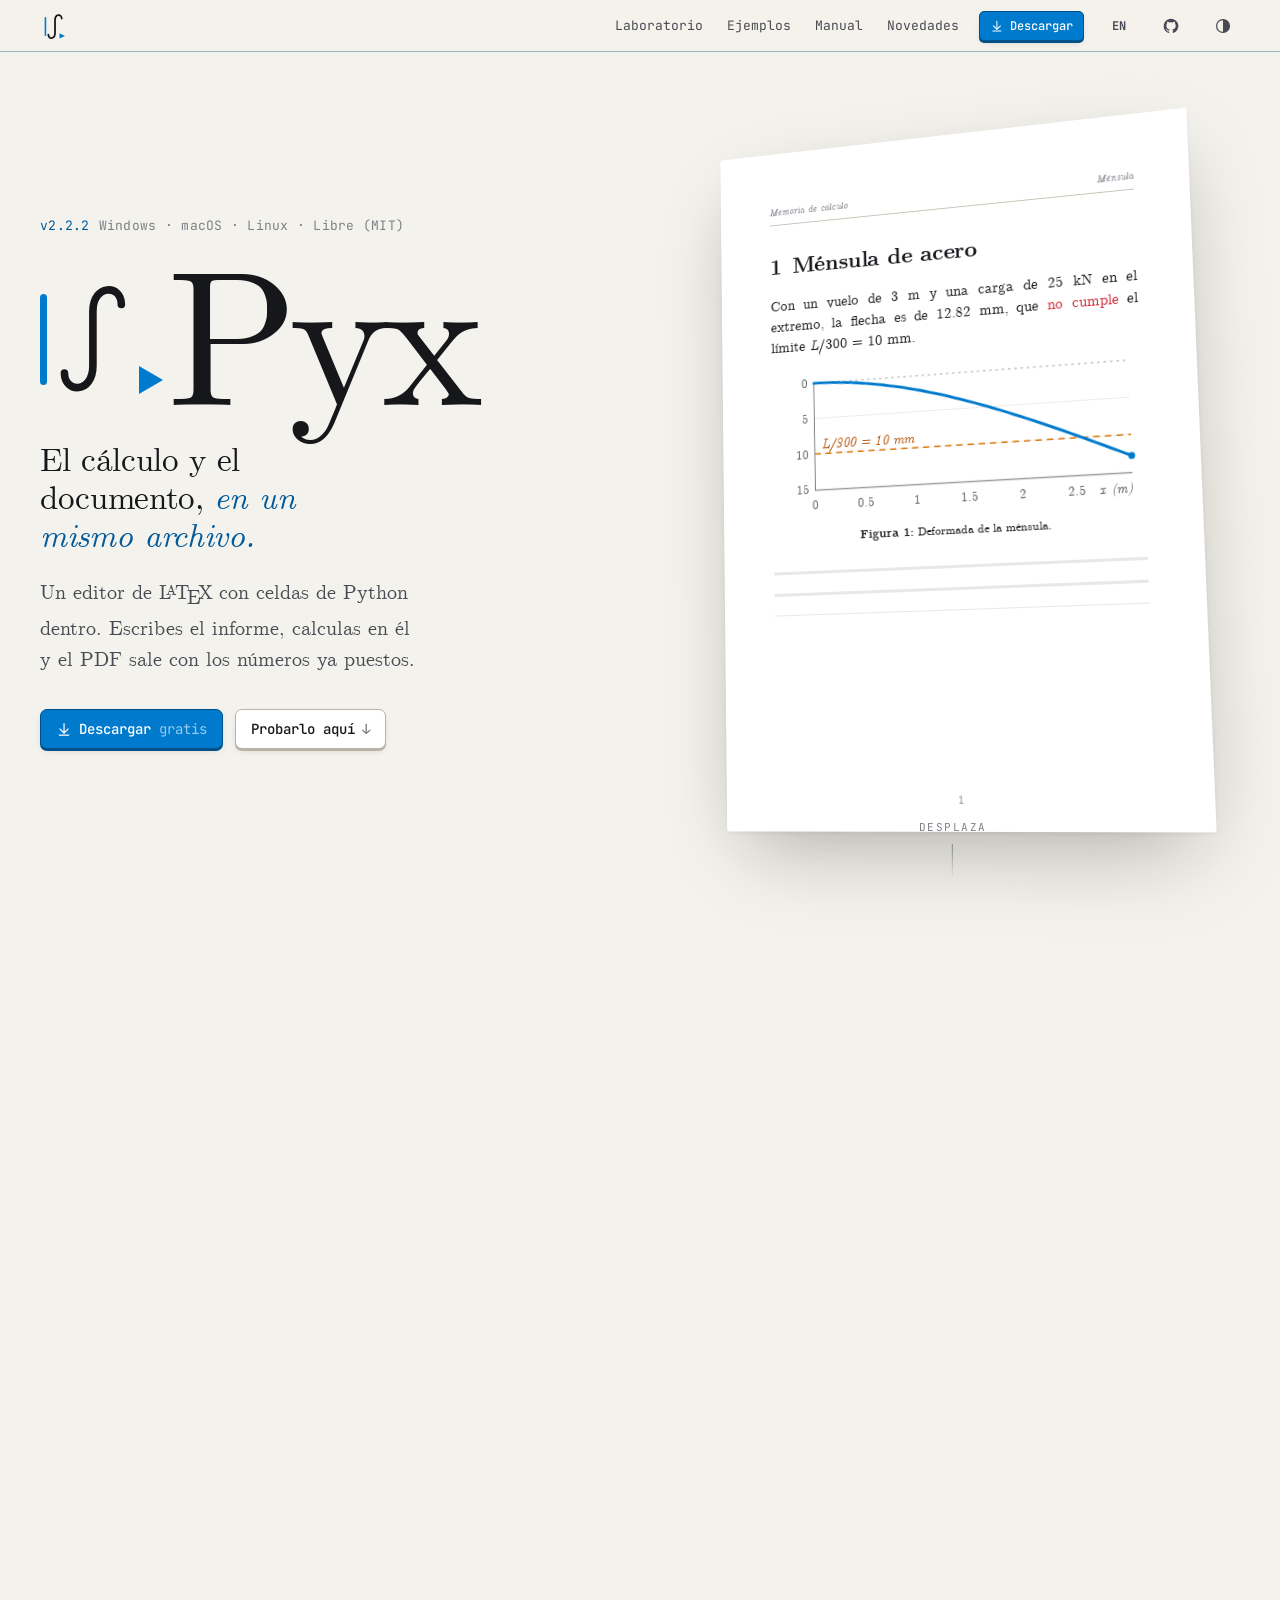
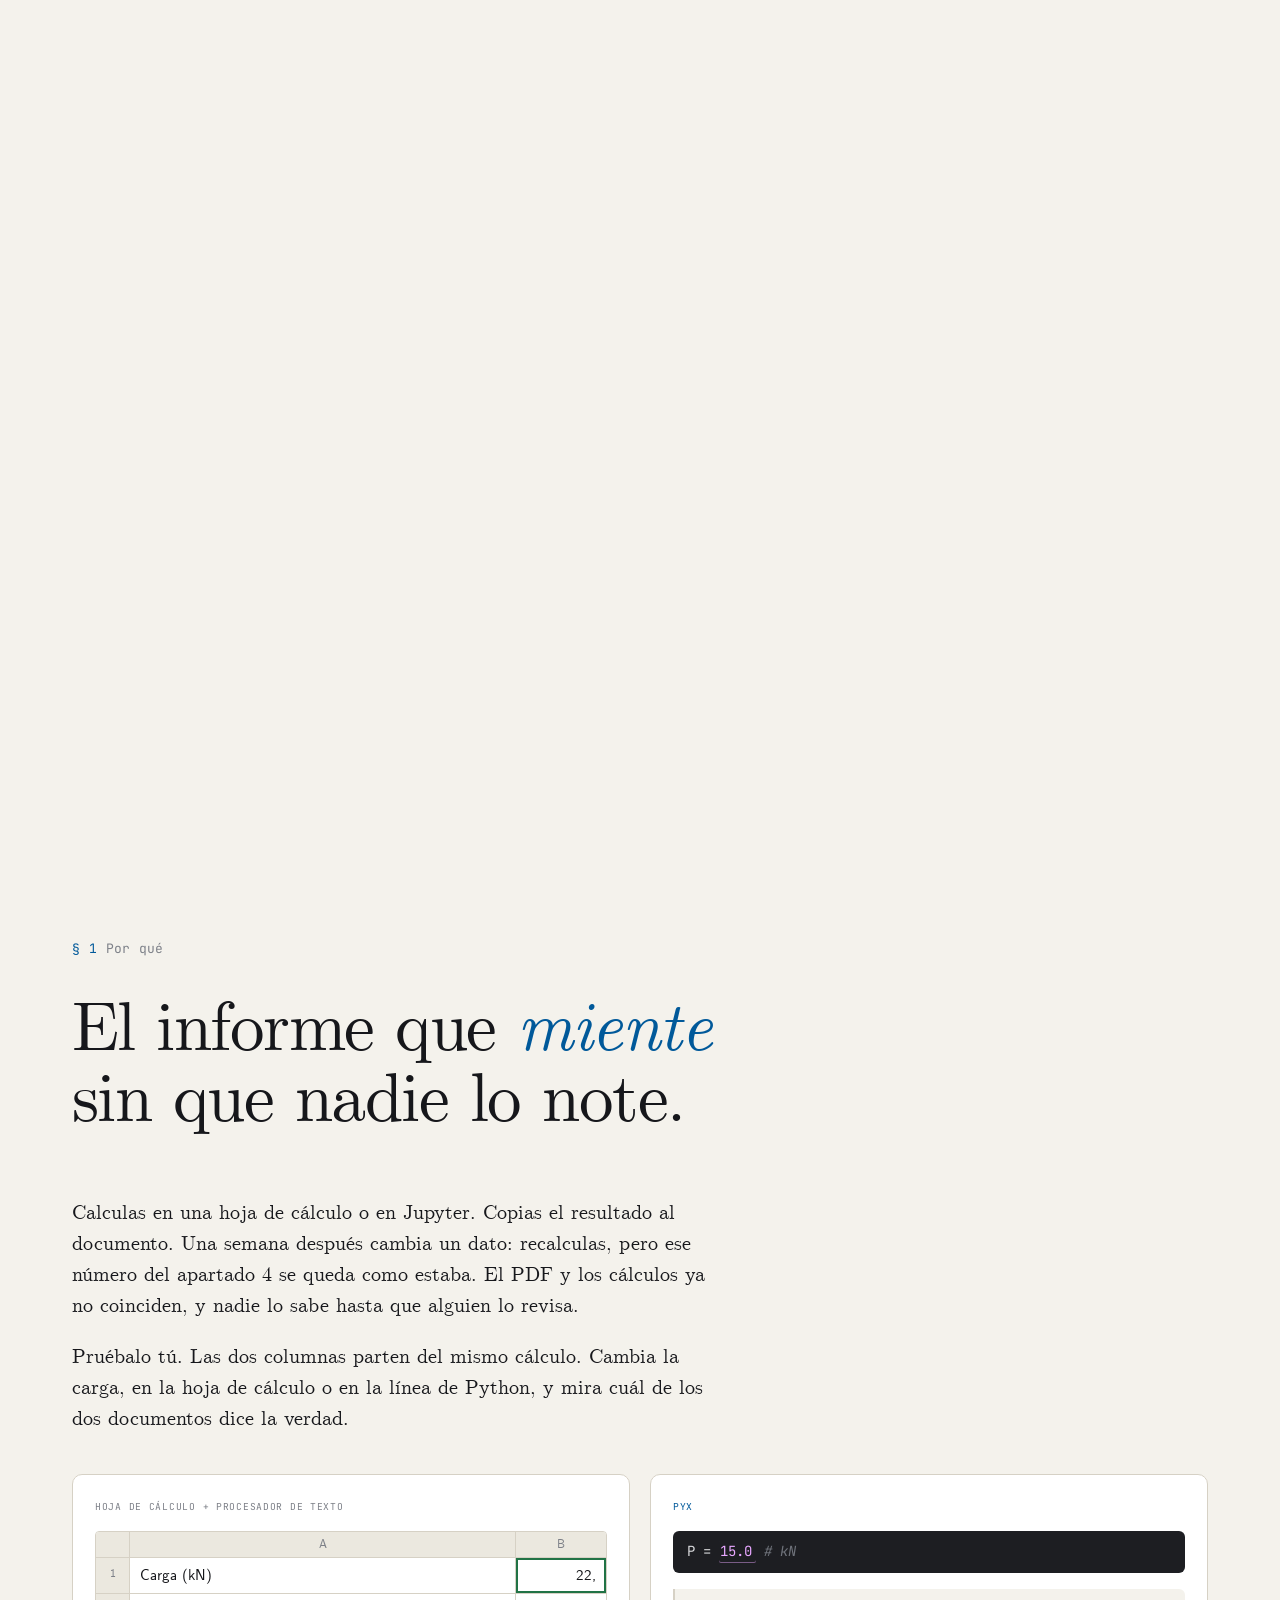
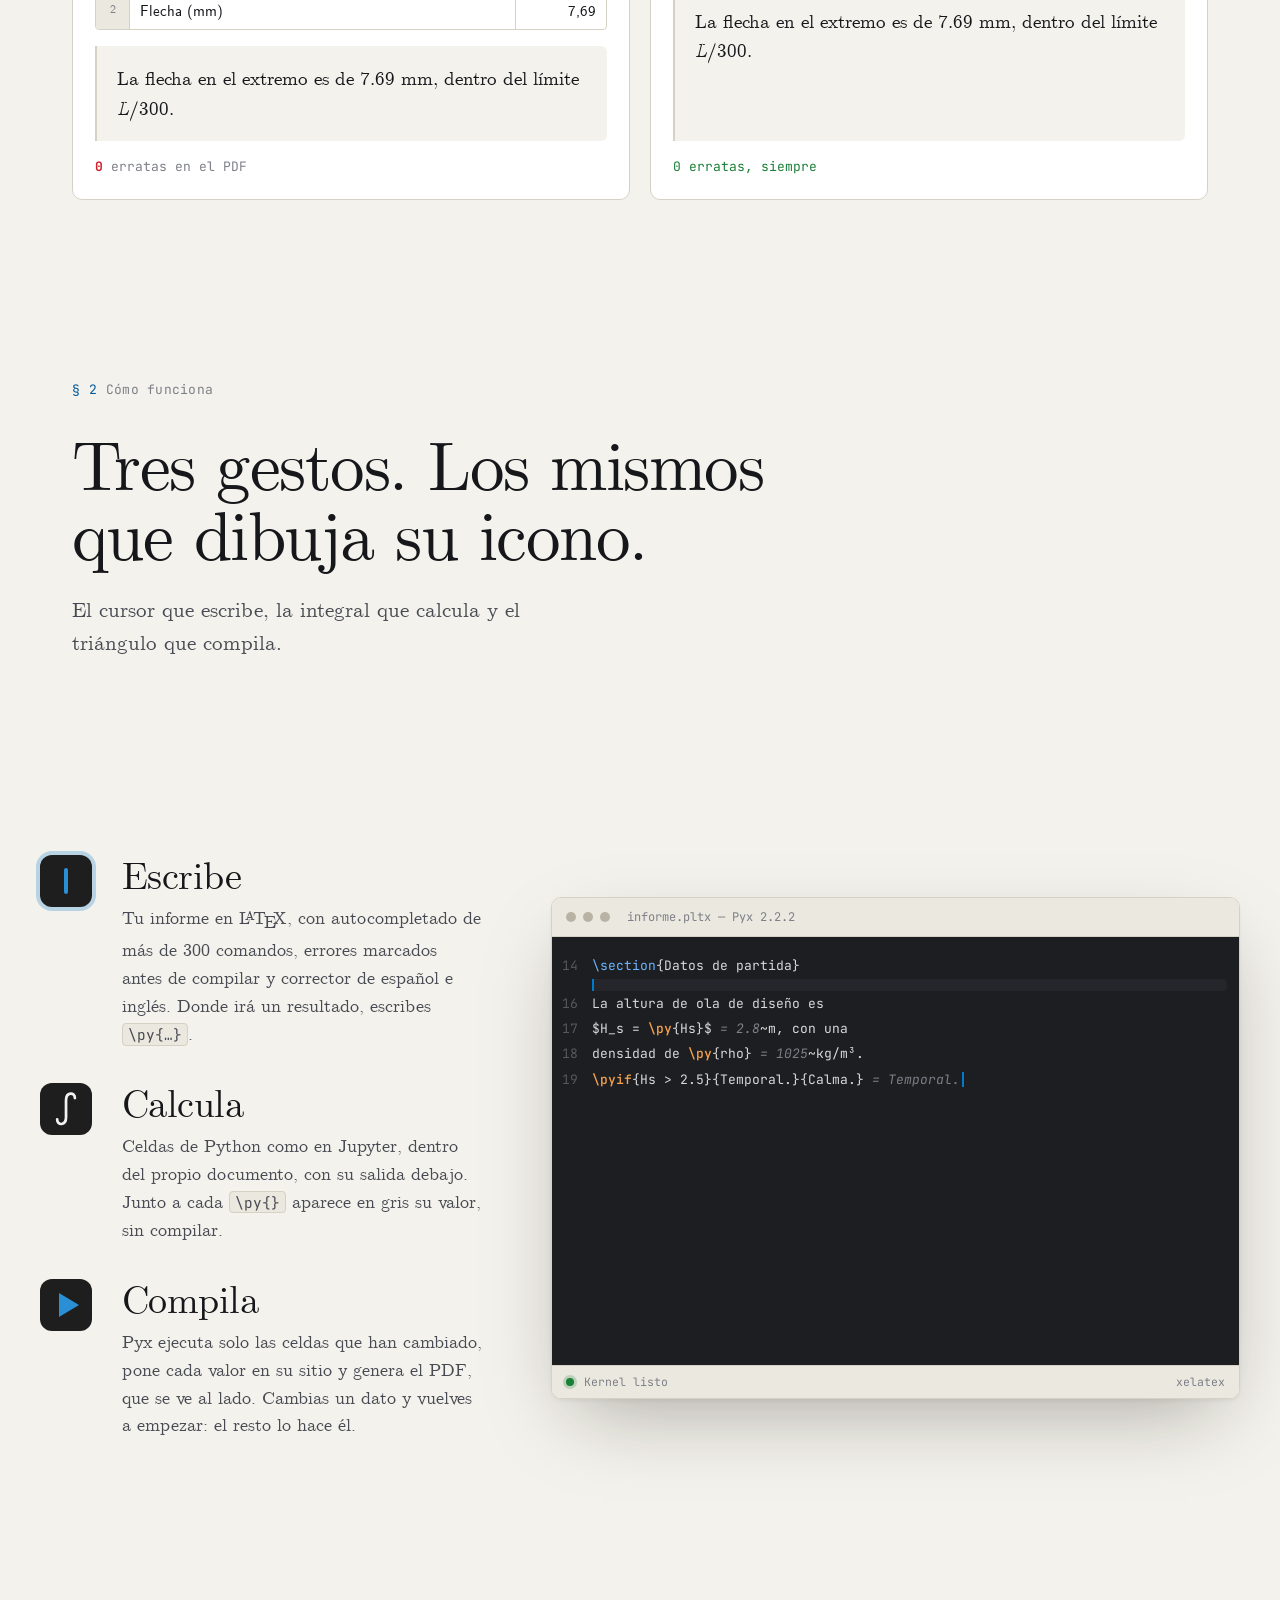
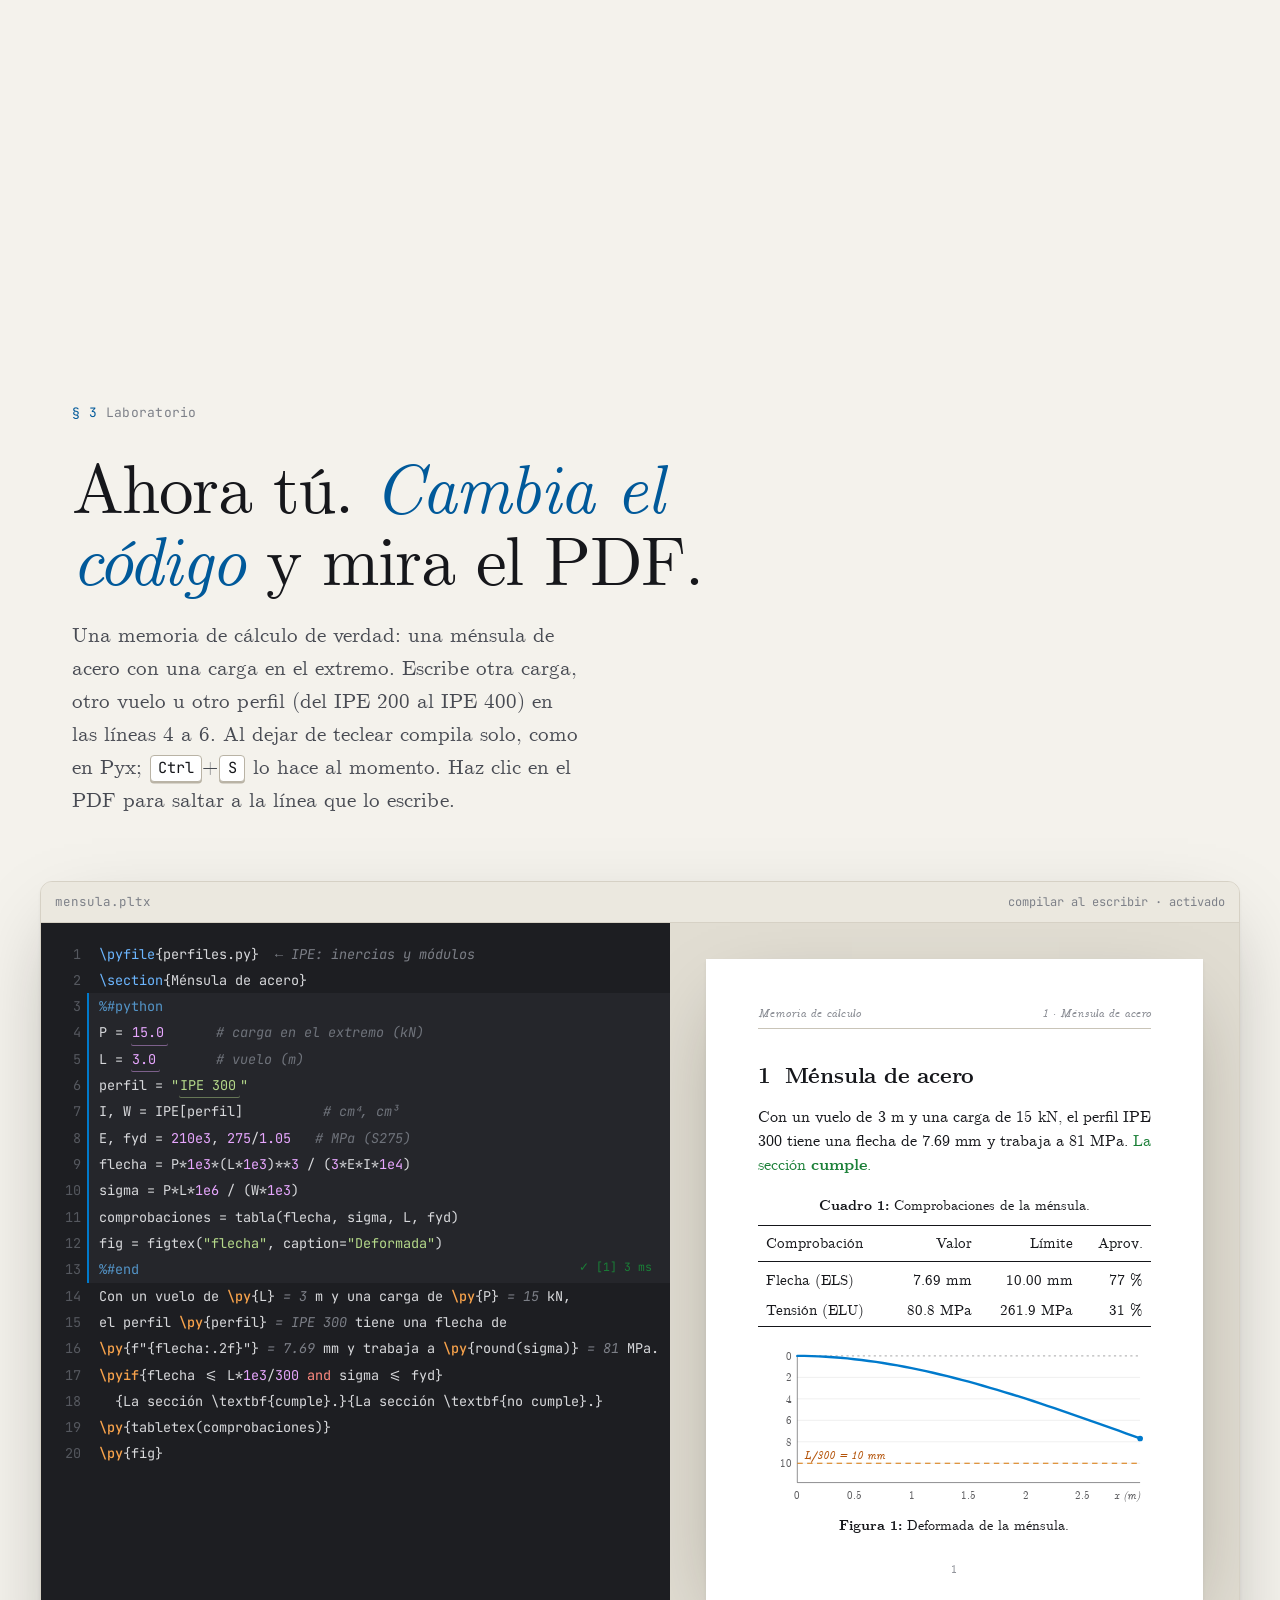
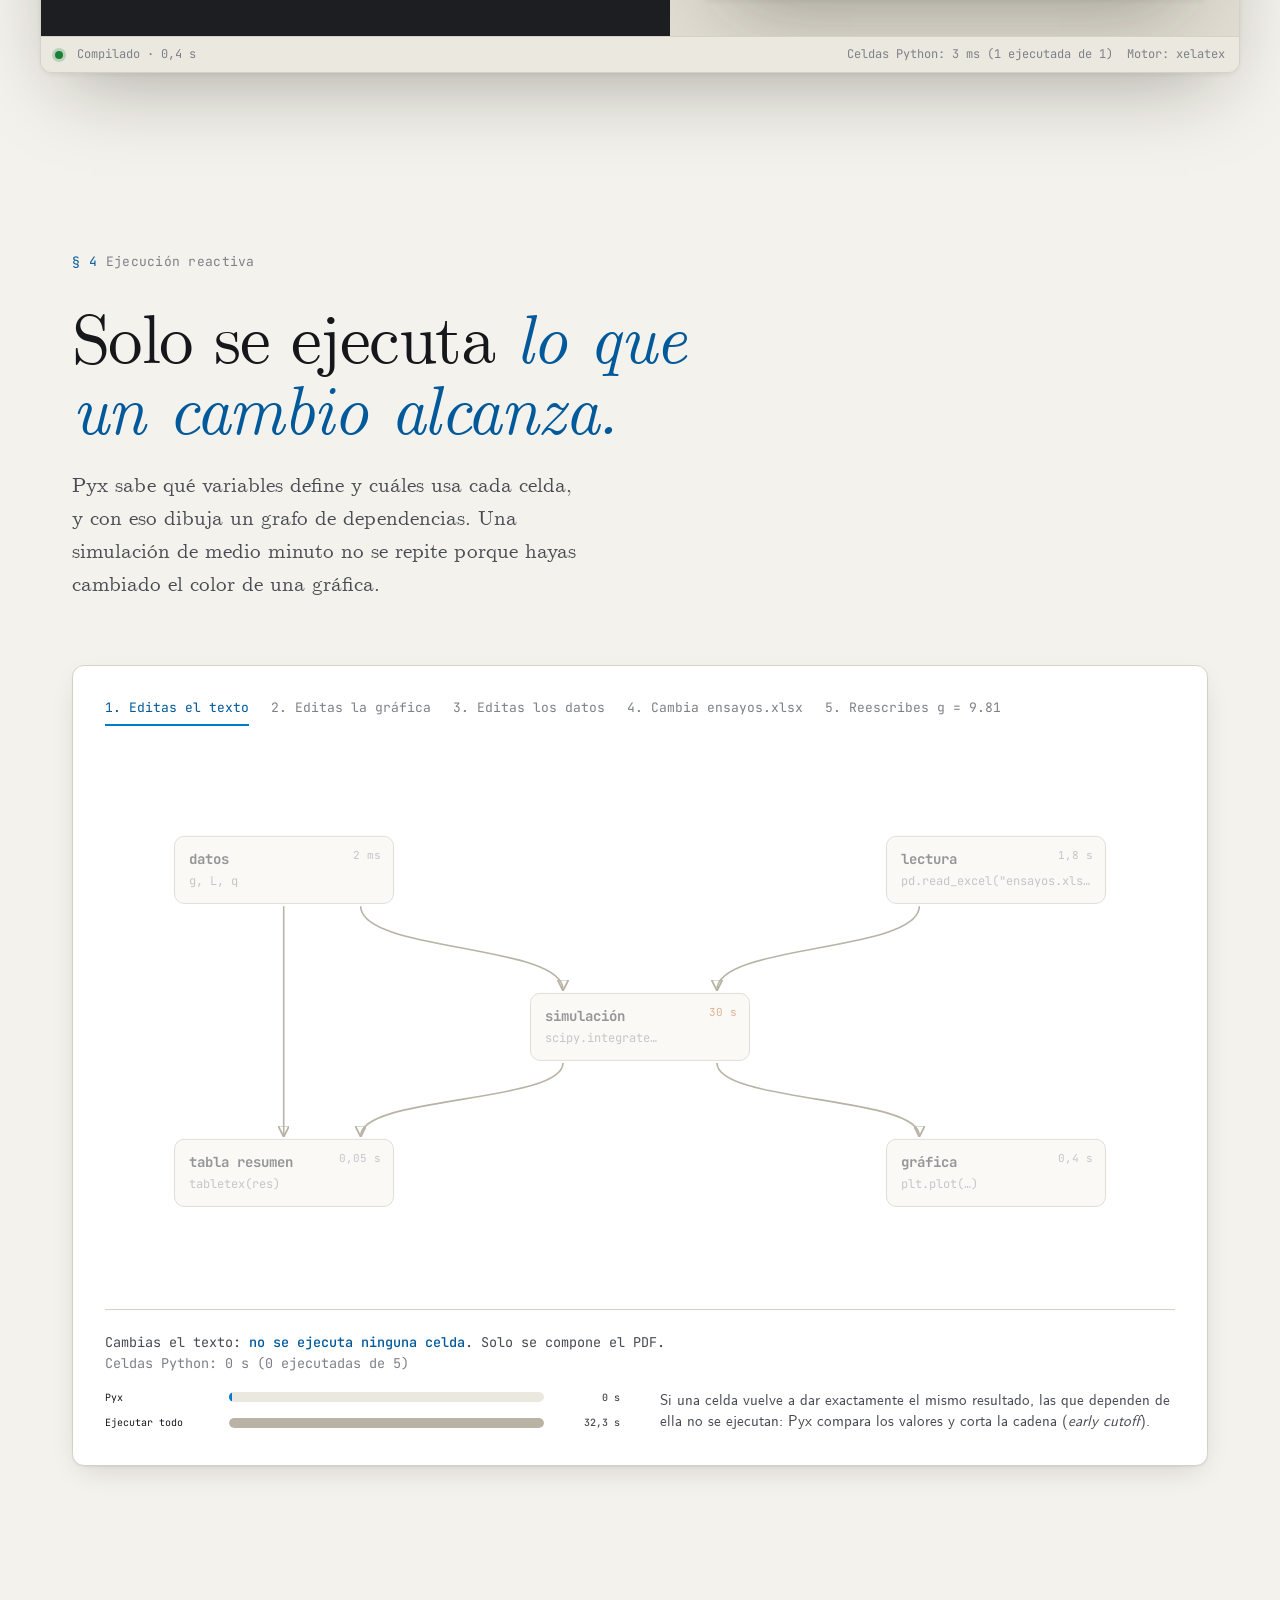
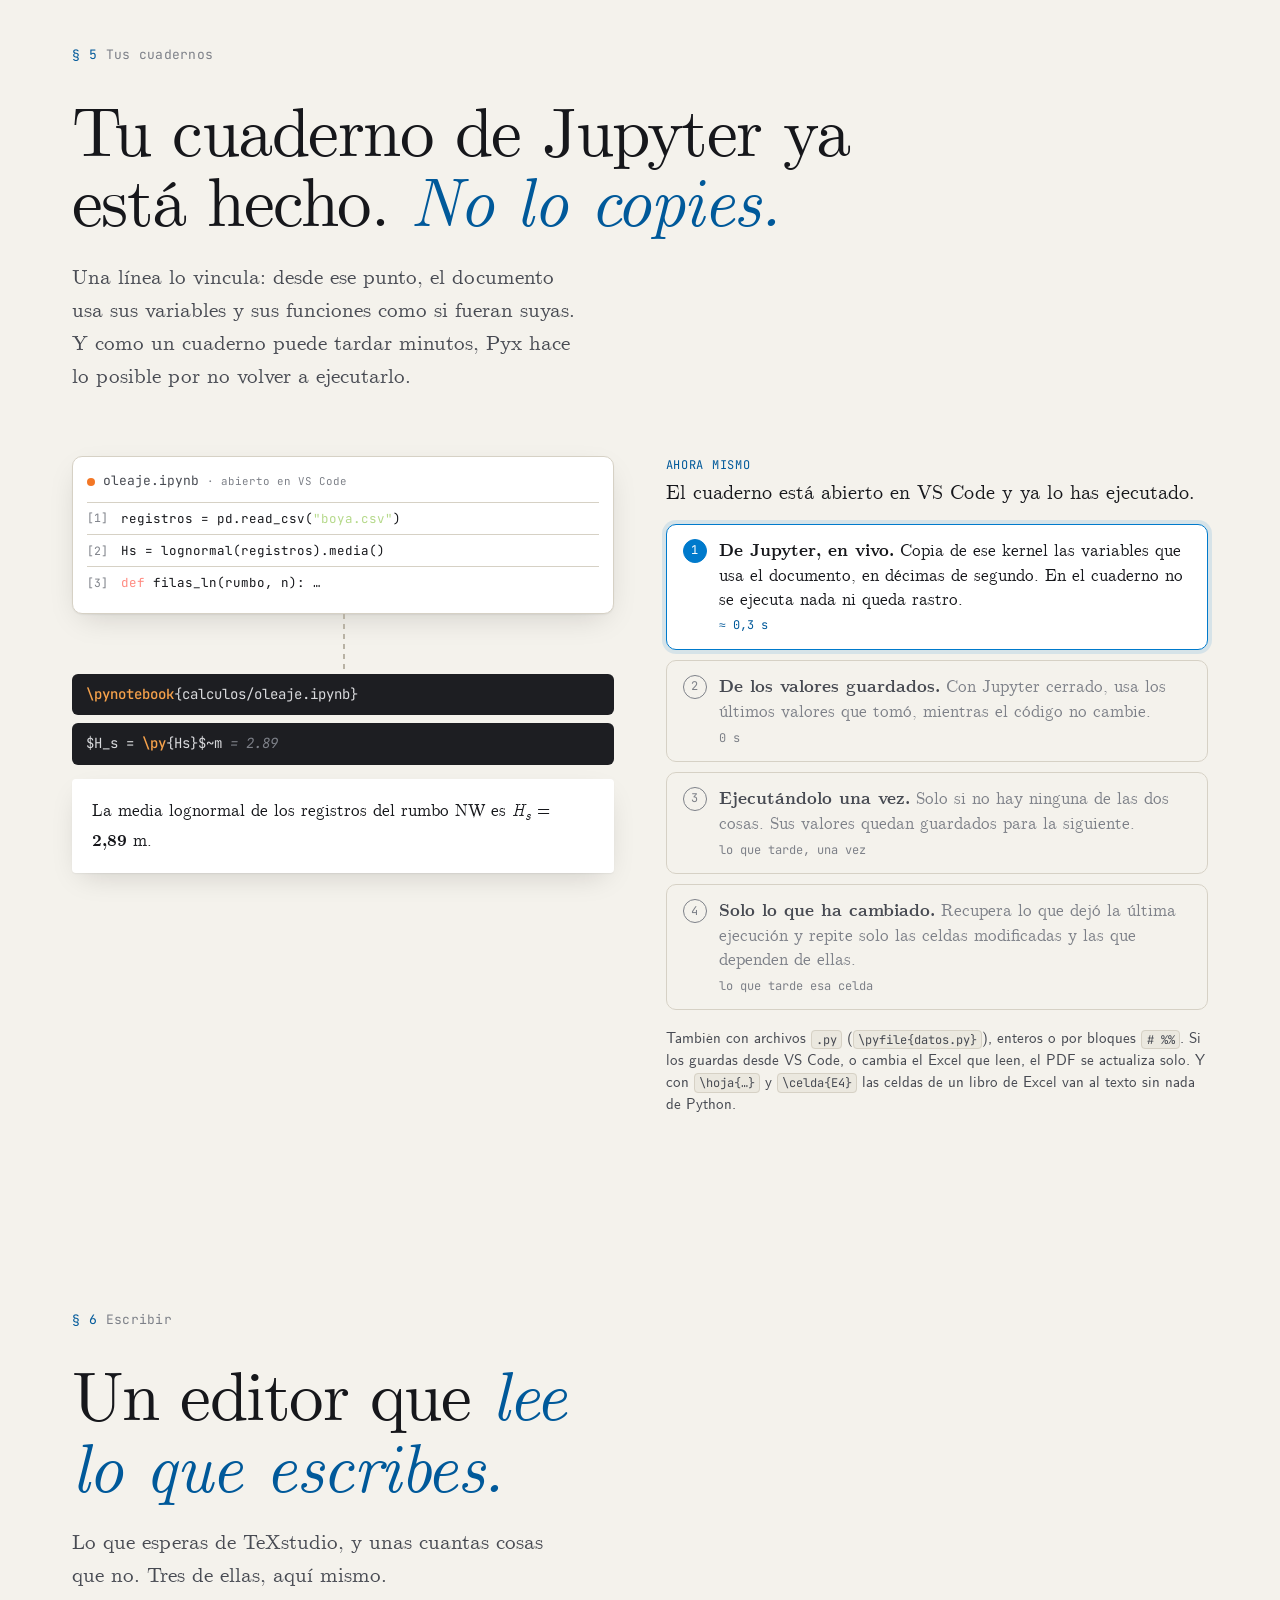
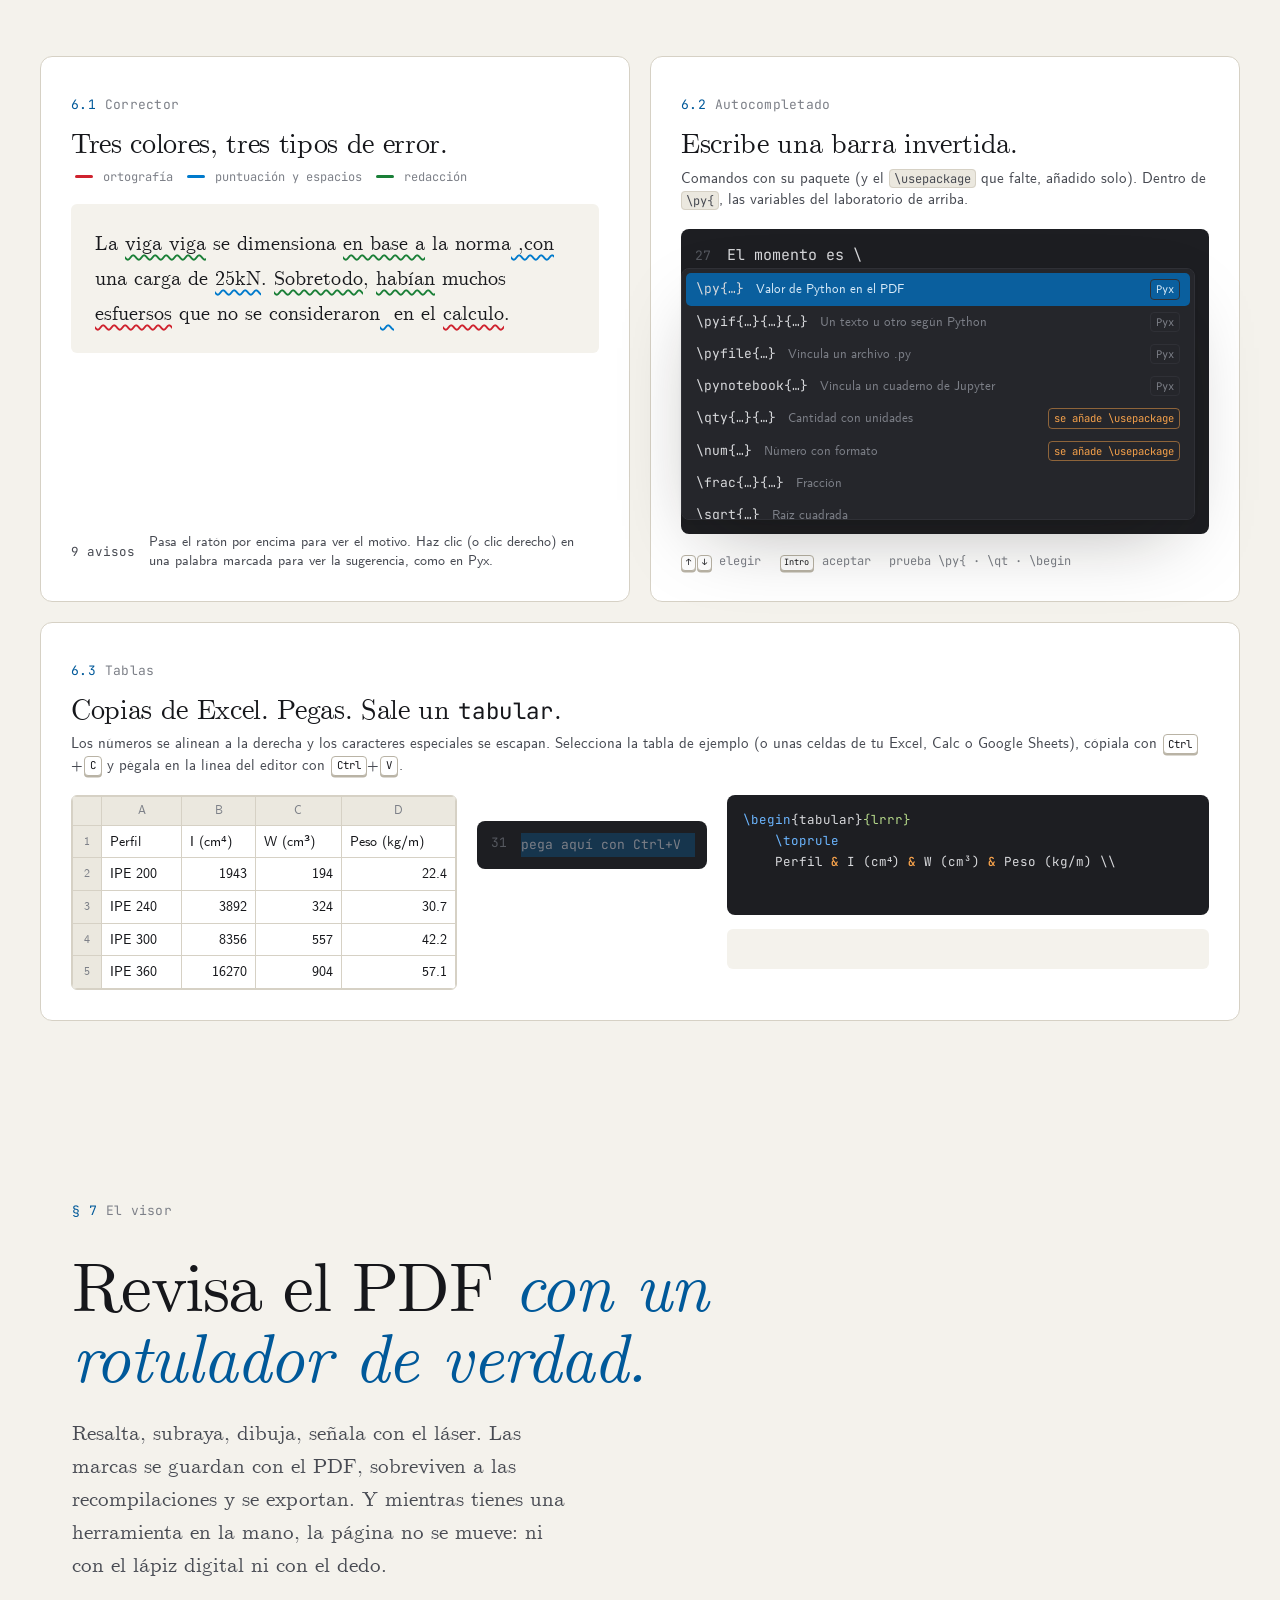
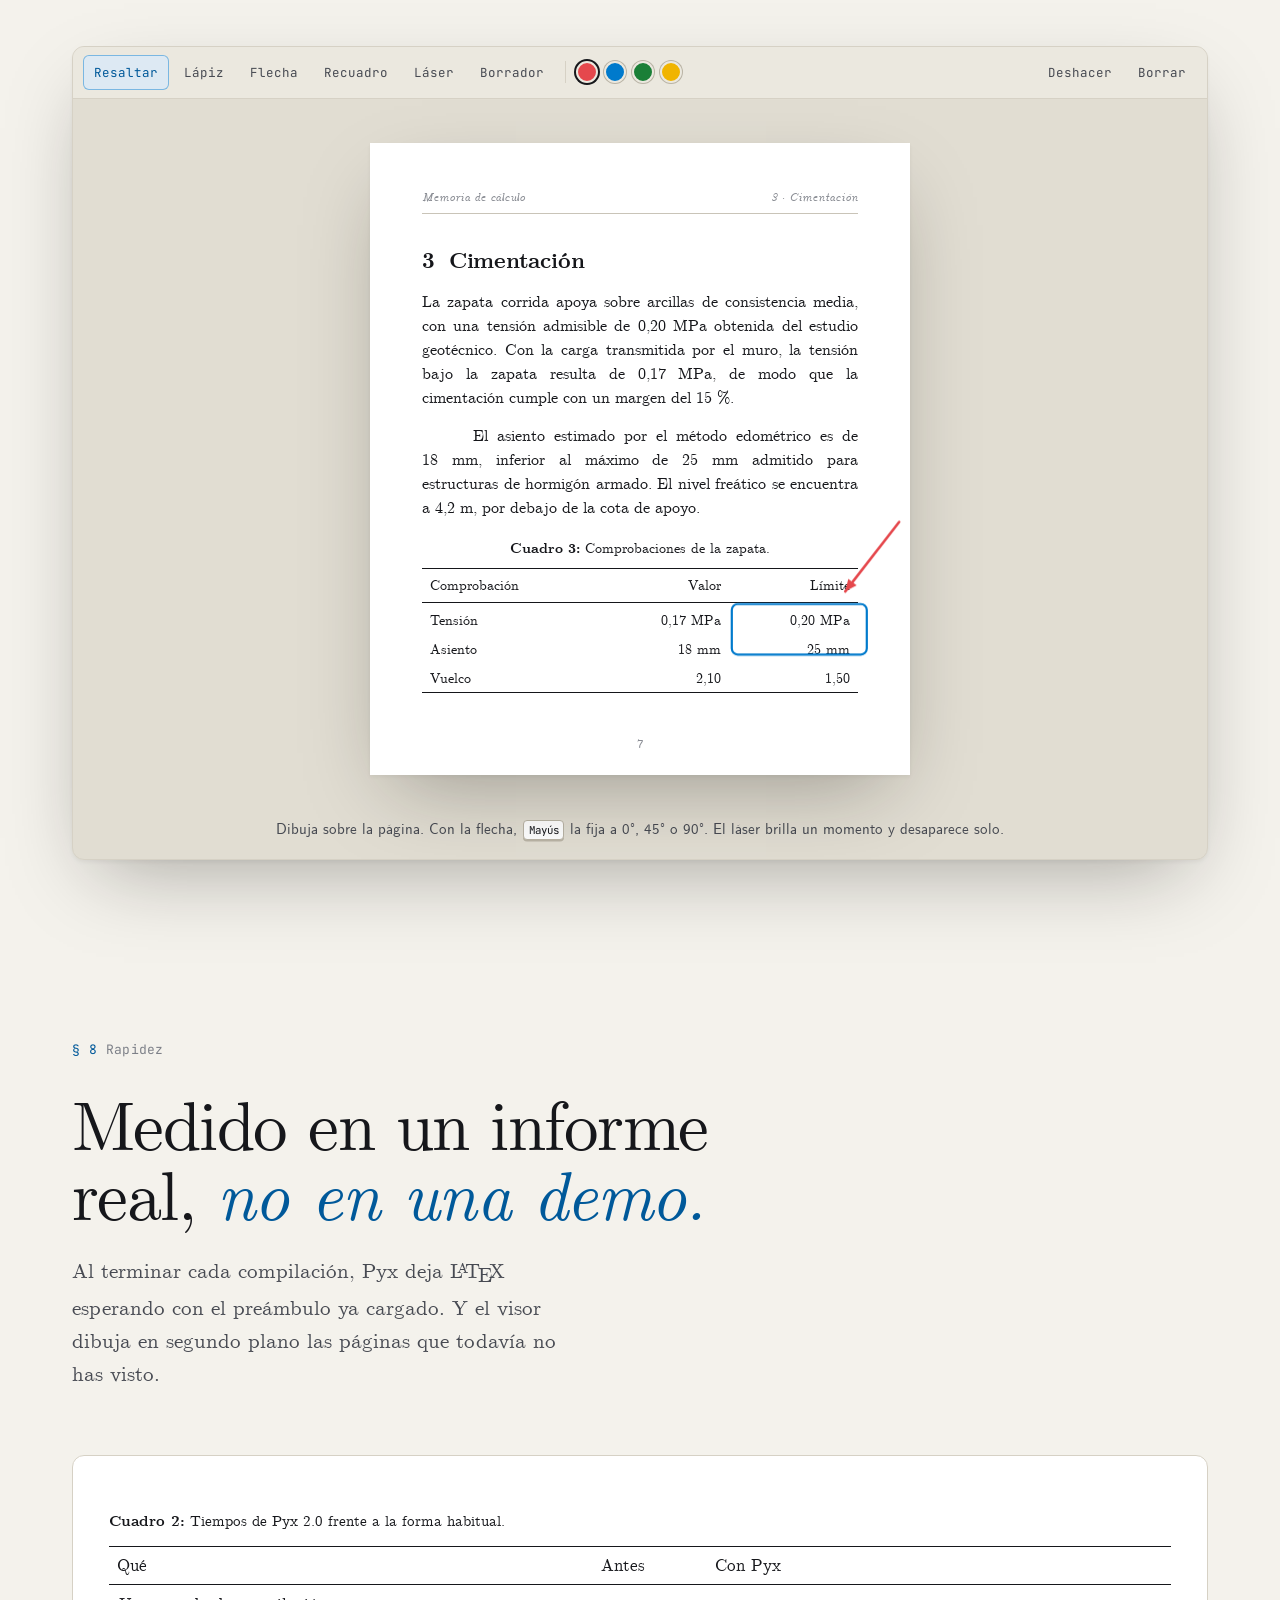
==== commit 34e0b8c1: "Web: Pyx 2.2.2 (versión y novedades) Co-Authored-By: Claude Opus 5.5 <noreply@anthropic.com> Claude-" ====
--- a/index.html
+++ b/index.html
@@ -19,8 +19,8 @@
   <script>try{var t=localStorage.getItem('pyx-tema');if(t)document.documentElement.dataset.theme=t}catch(e){}</script>
   <link rel="preload" href="assets/fonts/cmu-serif-500-roman.woff2" as="font" type="font/woff2" crossorigin>
   <link rel="preload" href="assets/fonts/jetbrains-mono-latin-400-normal.woff2" as="font" type="font/woff2" crossorigin>
-  <link rel="stylesheet" href="assets/css/base.css?v=20261123a">
-  <link rel="stylesheet" href="assets/css/home.css?v=20261123a">
+  <link rel="stylesheet" href="assets/css/base.css?v=20261124a">
+  <link rel="stylesheet" href="assets/css/home.css?v=20261124a">
   <link rel="alternate" hreflang="es" href="https://lorgioo.github.io/Pyx-web/">
   <link rel="alternate" hreflang="en" href="https://lorgioo.github.io/Pyx-web/en/">
 </head>
@@ -70,7 +70,7 @@
   <div class="hero-stage">
     <div class="hero-copy">
       <div class="hero-step is-on" data-step="0">
-        <p class="eyebrow"><span>v2.2.1</span><span class="n">Windows · macOS · Linux · Libre (MIT)</span></p>
+        <p class="eyebrow"><span>v2.2.2</span><span class="n">Windows · macOS · Linux · Libre (MIT)</span></p>
         <h1 class="hero-title">
           <span class="glyphs" aria-hidden="true"><i class="g-cursor"></i><svg class="g-int" viewBox="10 -4 62 106"><path d="M67.2 16.93C67.2-1.91 41.1-1.91 41.1 23.21V73.46C41.1 98.59 15 98.59 15 79.74"/></svg><i class="g-run"></i></span>
           <span class="word">Pyx</span>
@@ -211,7 +211,7 @@
       </div>
       <div class="gest-visual" aria-hidden="true">
         <div class="win">
-          <div class="win-bar"><span></span><span></span><span></span><b>informe.pltx — Pyx 2.2.1</b></div>
+          <div class="win-bar"><span></span><span></span><span></span><b>informe.pltx — Pyx 2.2.2</b></div>
           <div class="win-body">
             <div class="win-editor">
               <div class="wl"><em>14</em><span class="tk-cmd">\section</span>{Datos de partida}</div>
@@ -669,8 +669,8 @@
   <div class="endmark"><span>© <span data-year>2026</span> Pyx · Software libre</span><span>∎</span></div>
 </footer>
 
-<script src="assets/data/novedades.js?v=20261123a"></script>
-<script src="assets/js/common.js?v=20261123a"></script>
-<script src="assets/js/home.js?v=20261123a"></script>
+<script src="assets/data/novedades.js?v=20261124a"></script>
+<script src="assets/js/common.js?v=20261124a"></script>
+<script src="assets/js/home.js?v=20261124a"></script>
 </body>
 </html>
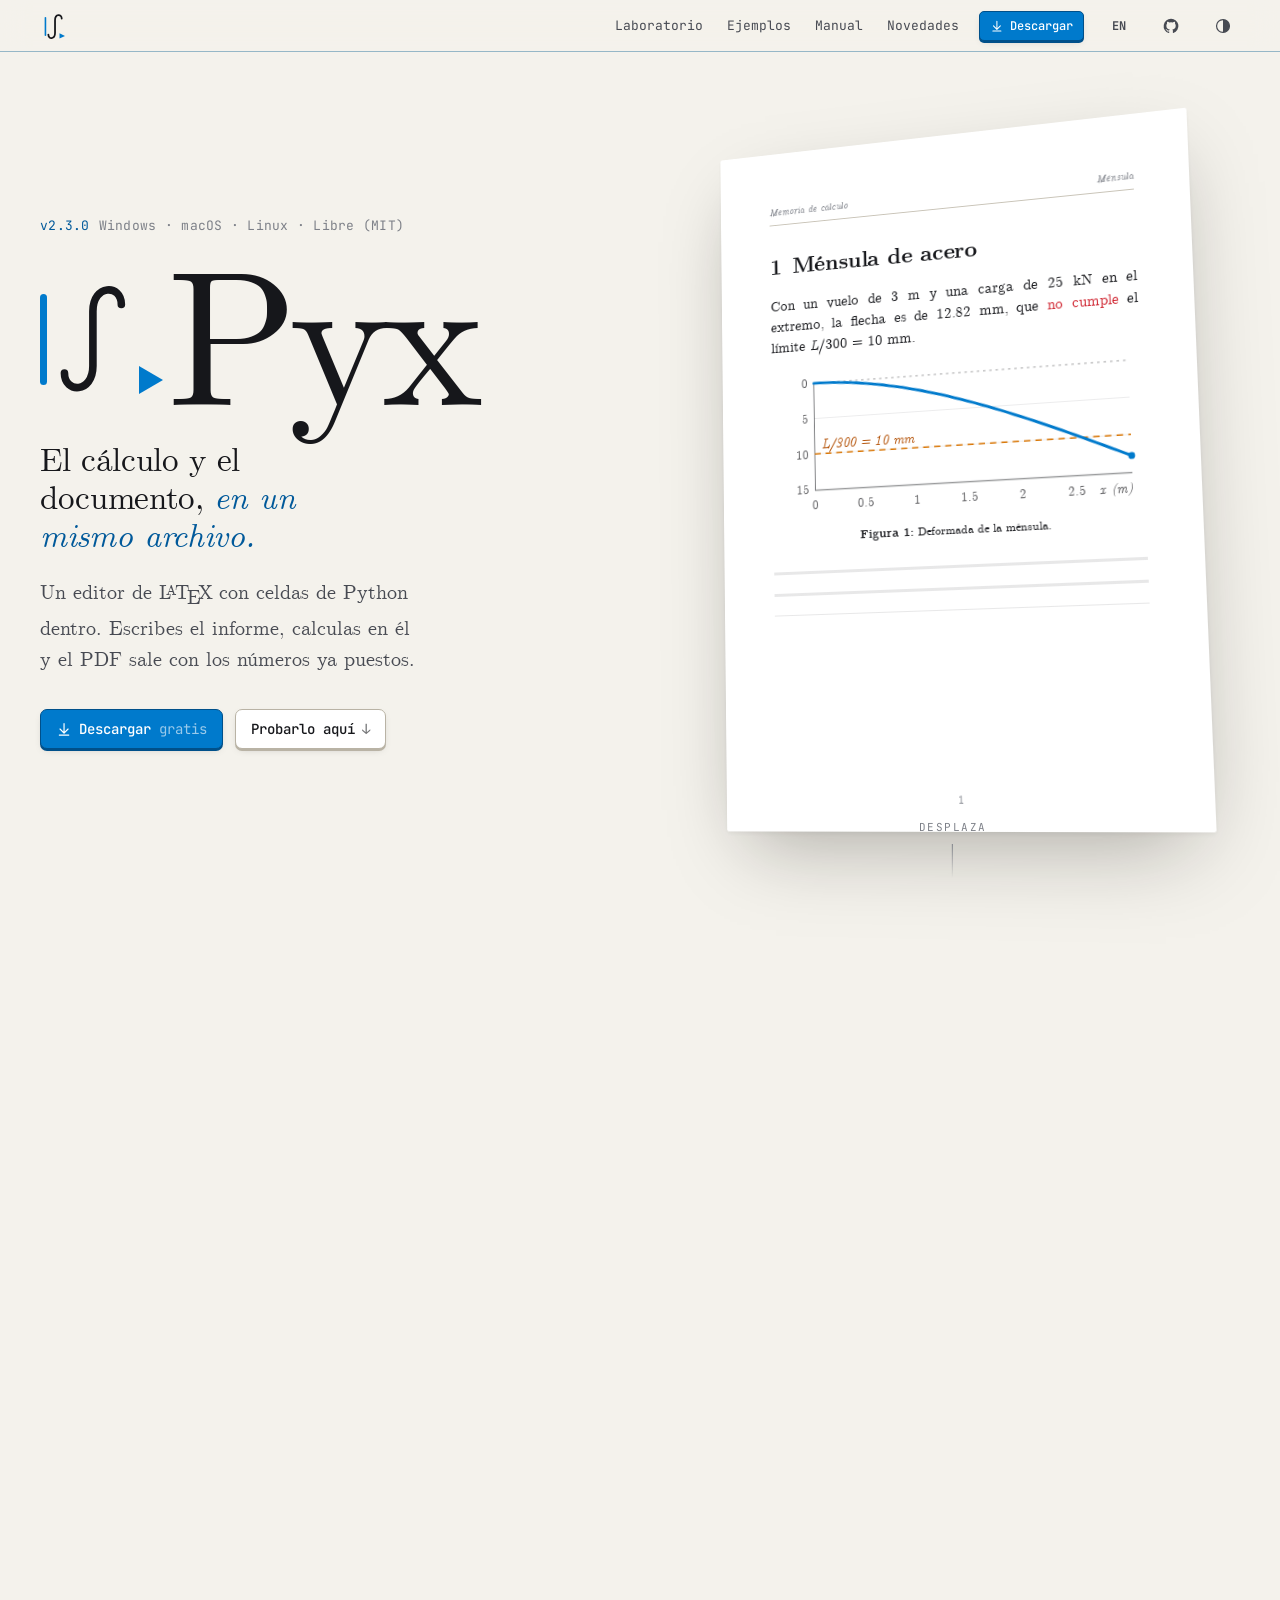
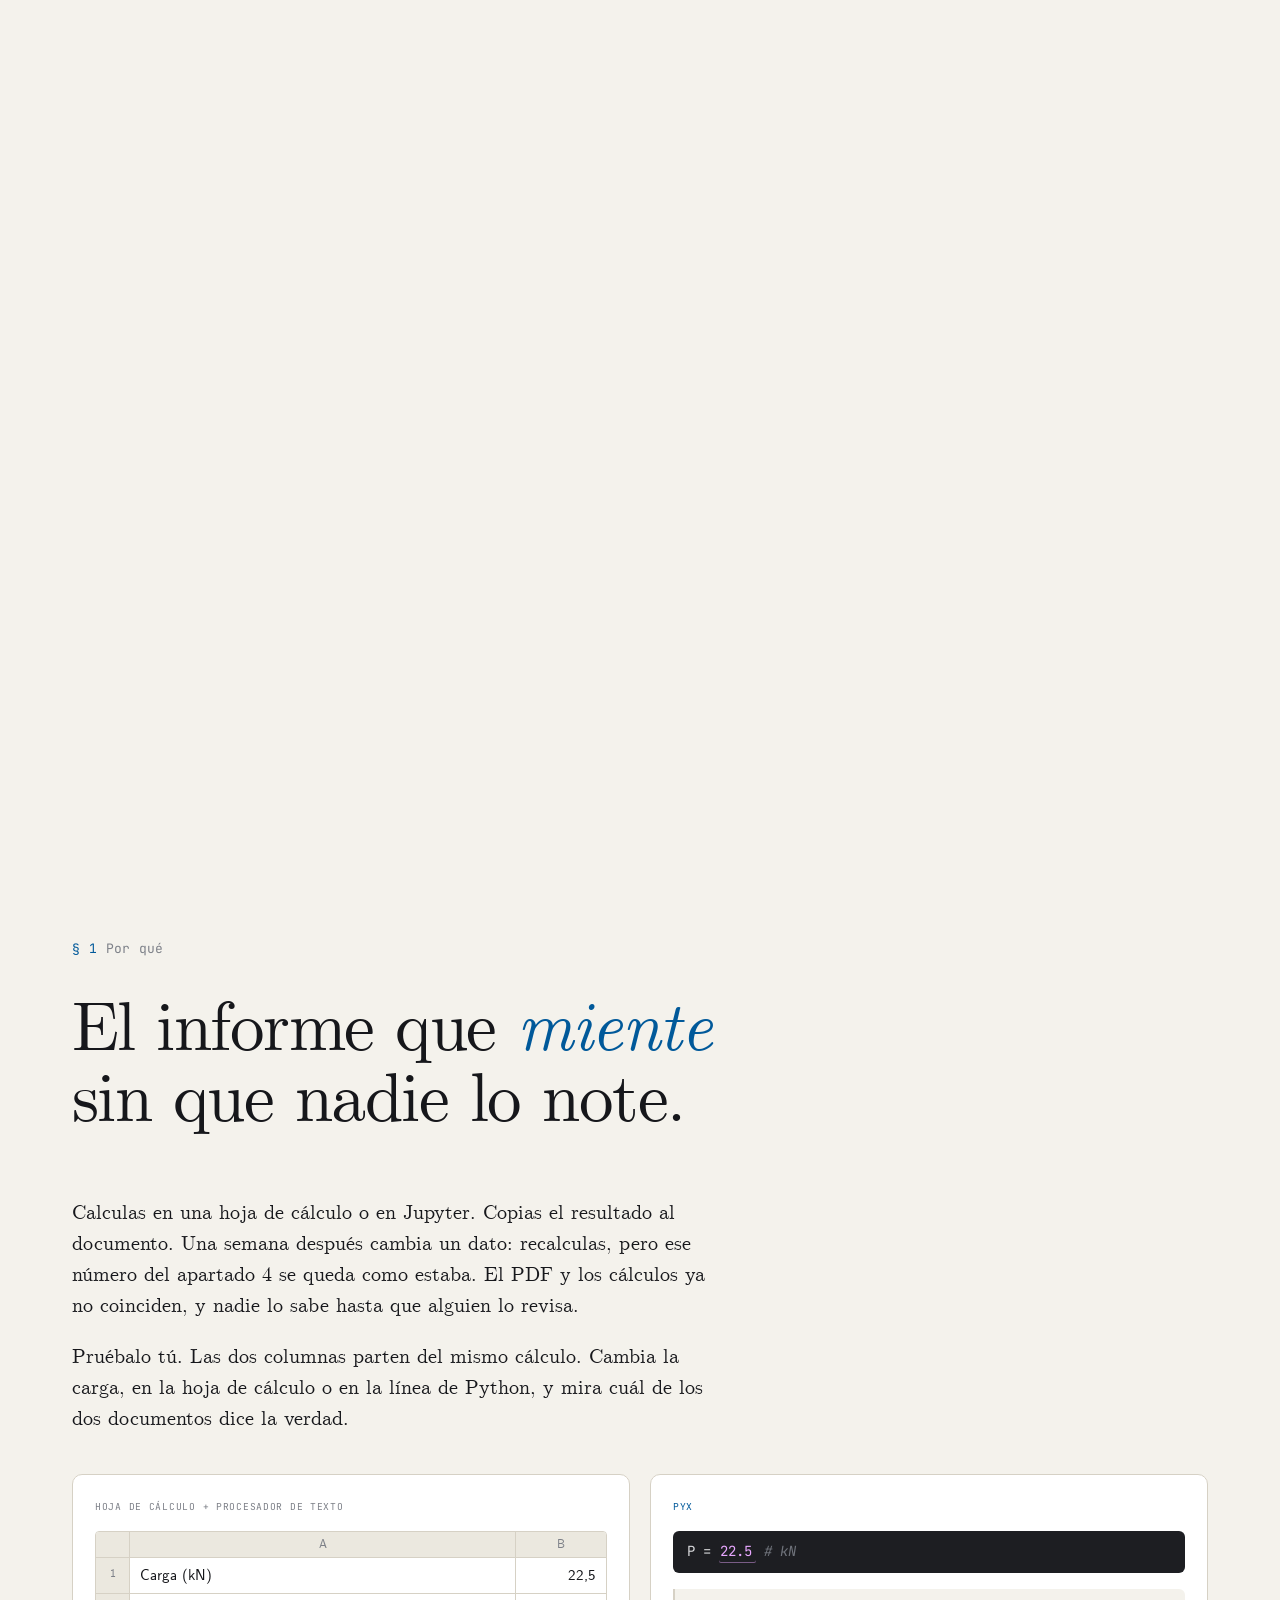
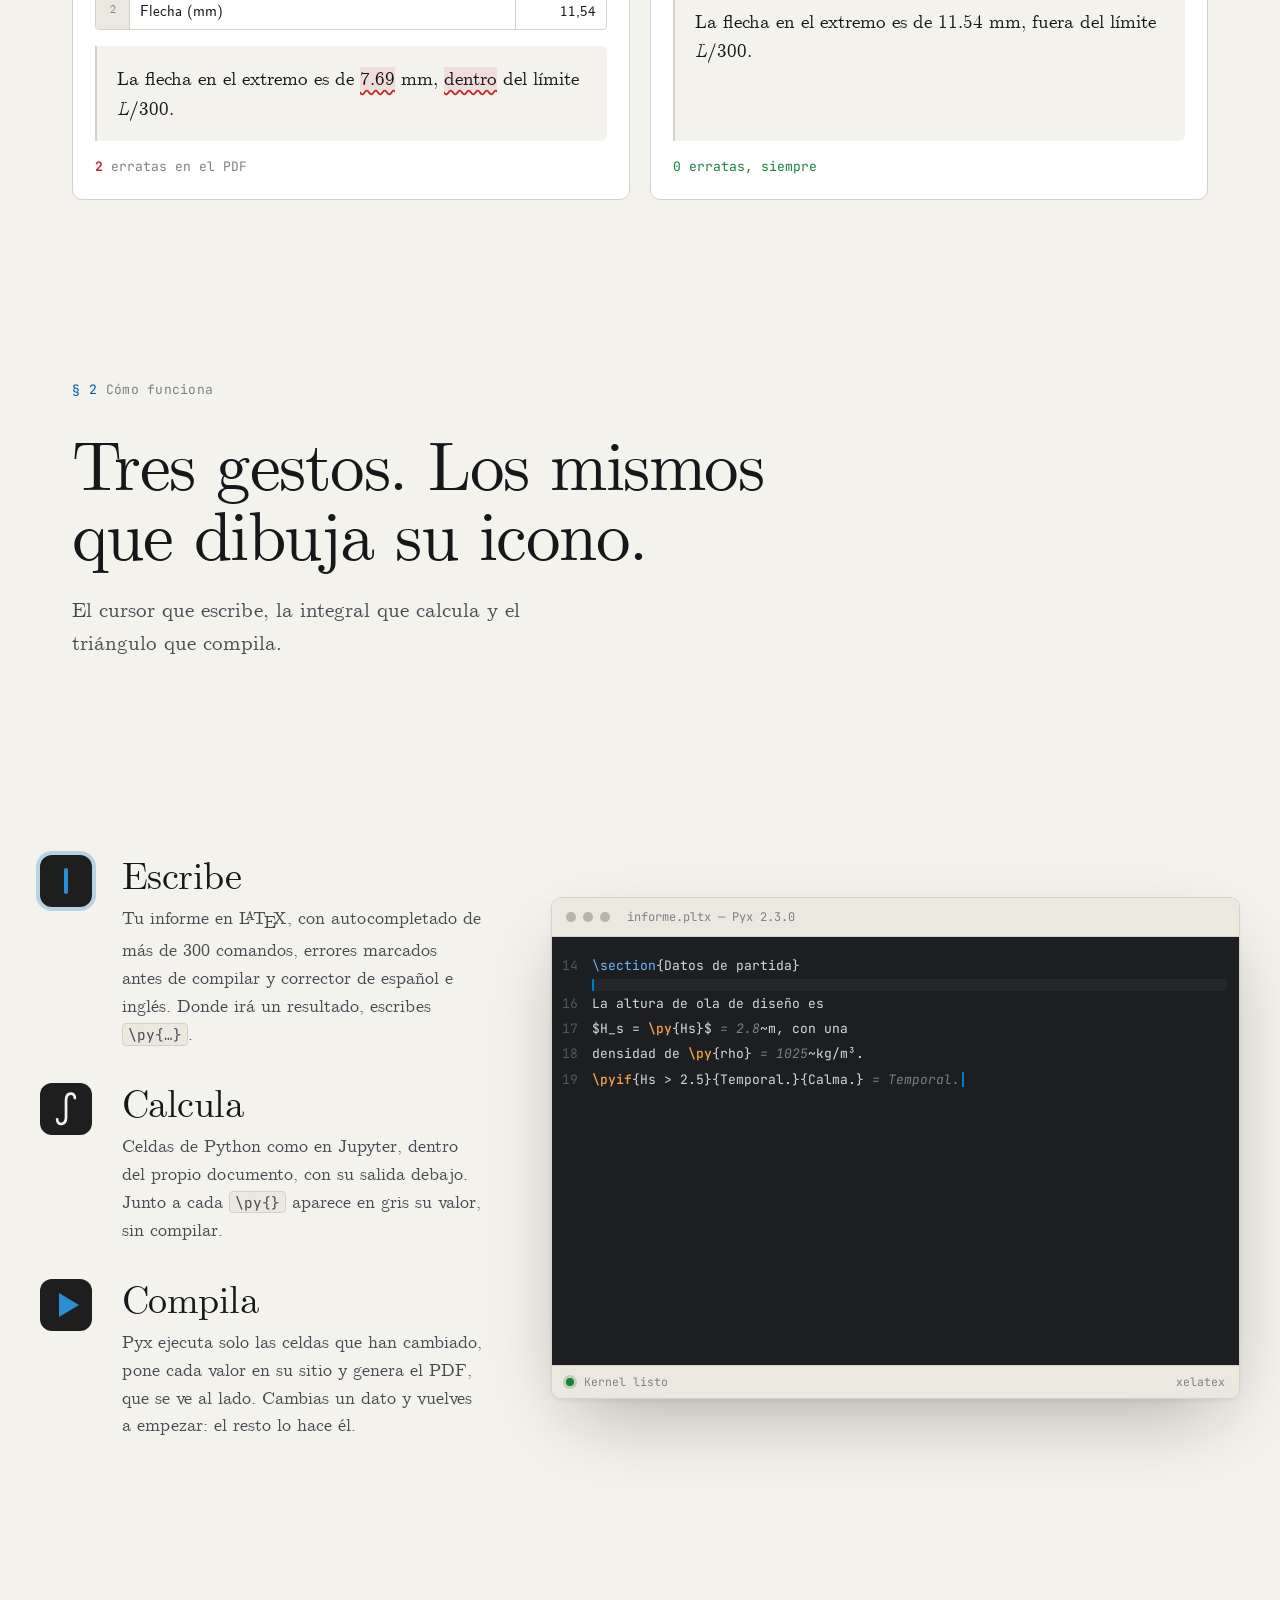
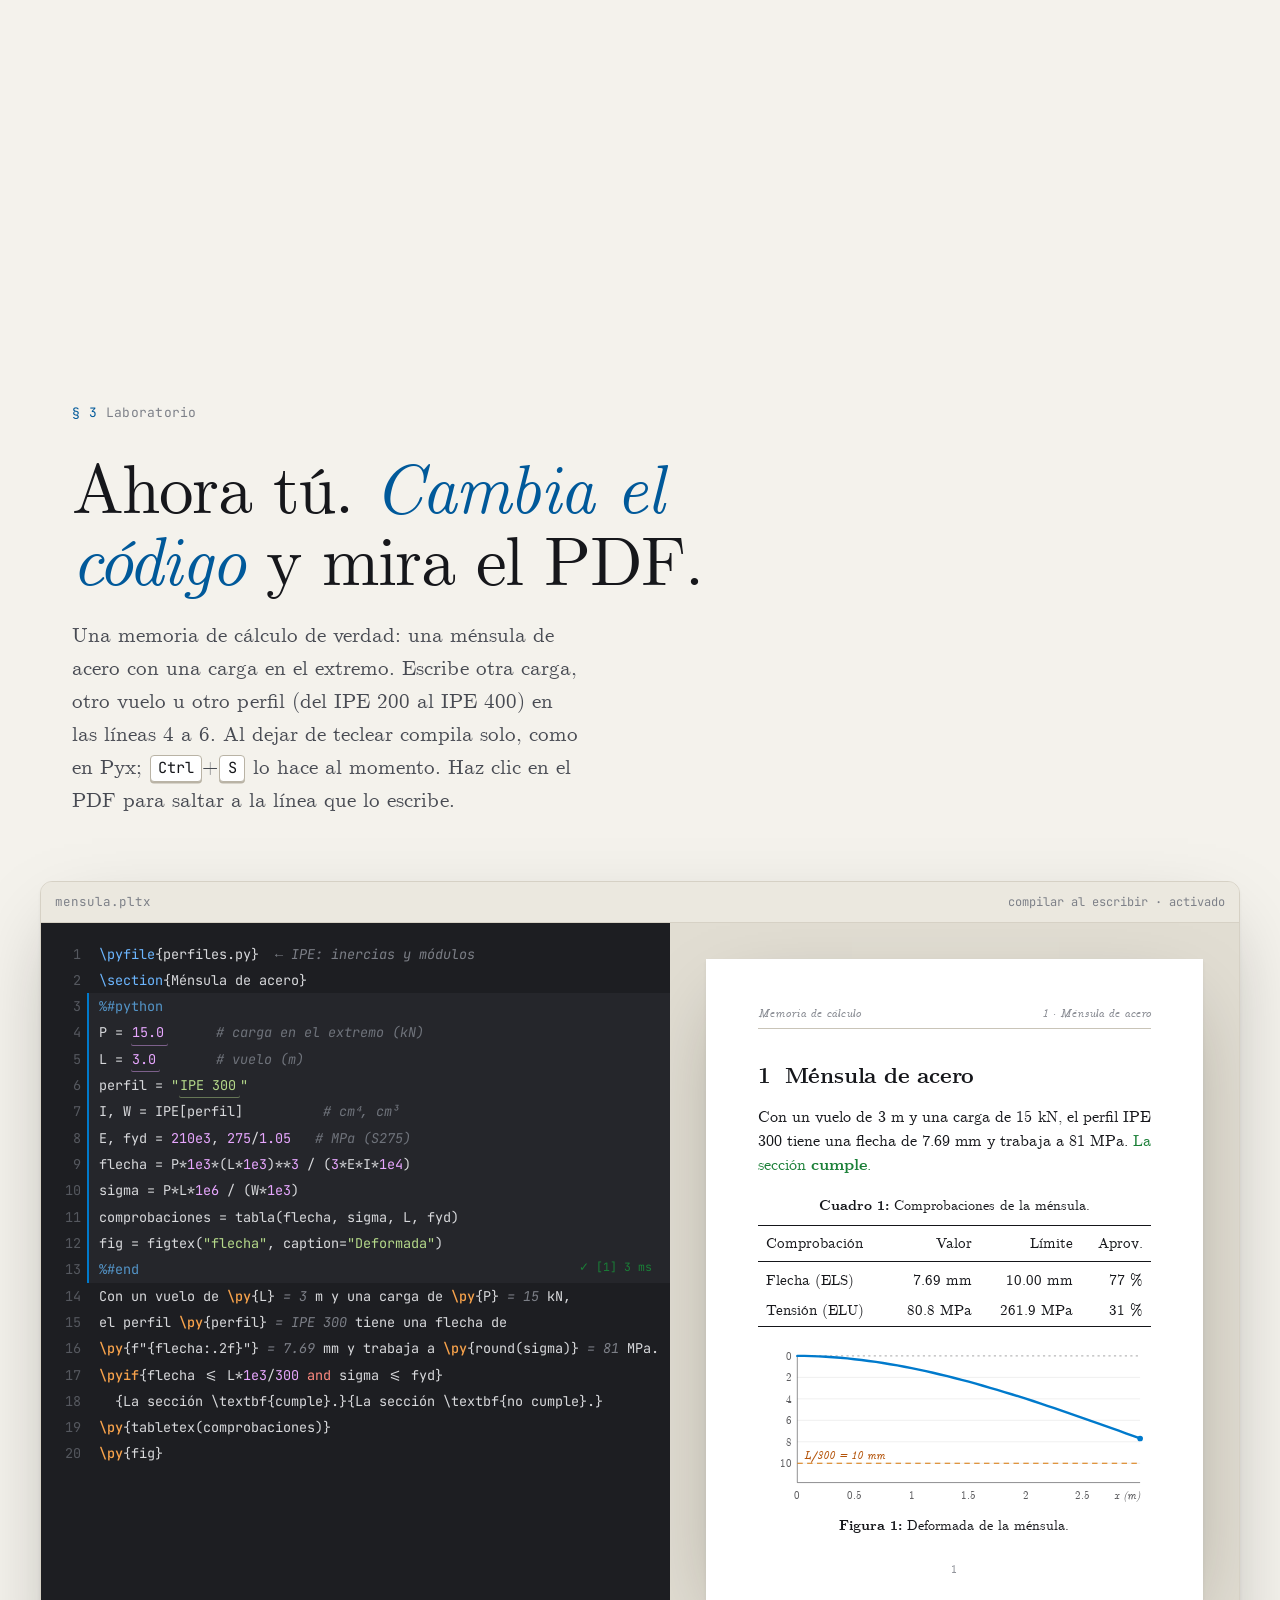
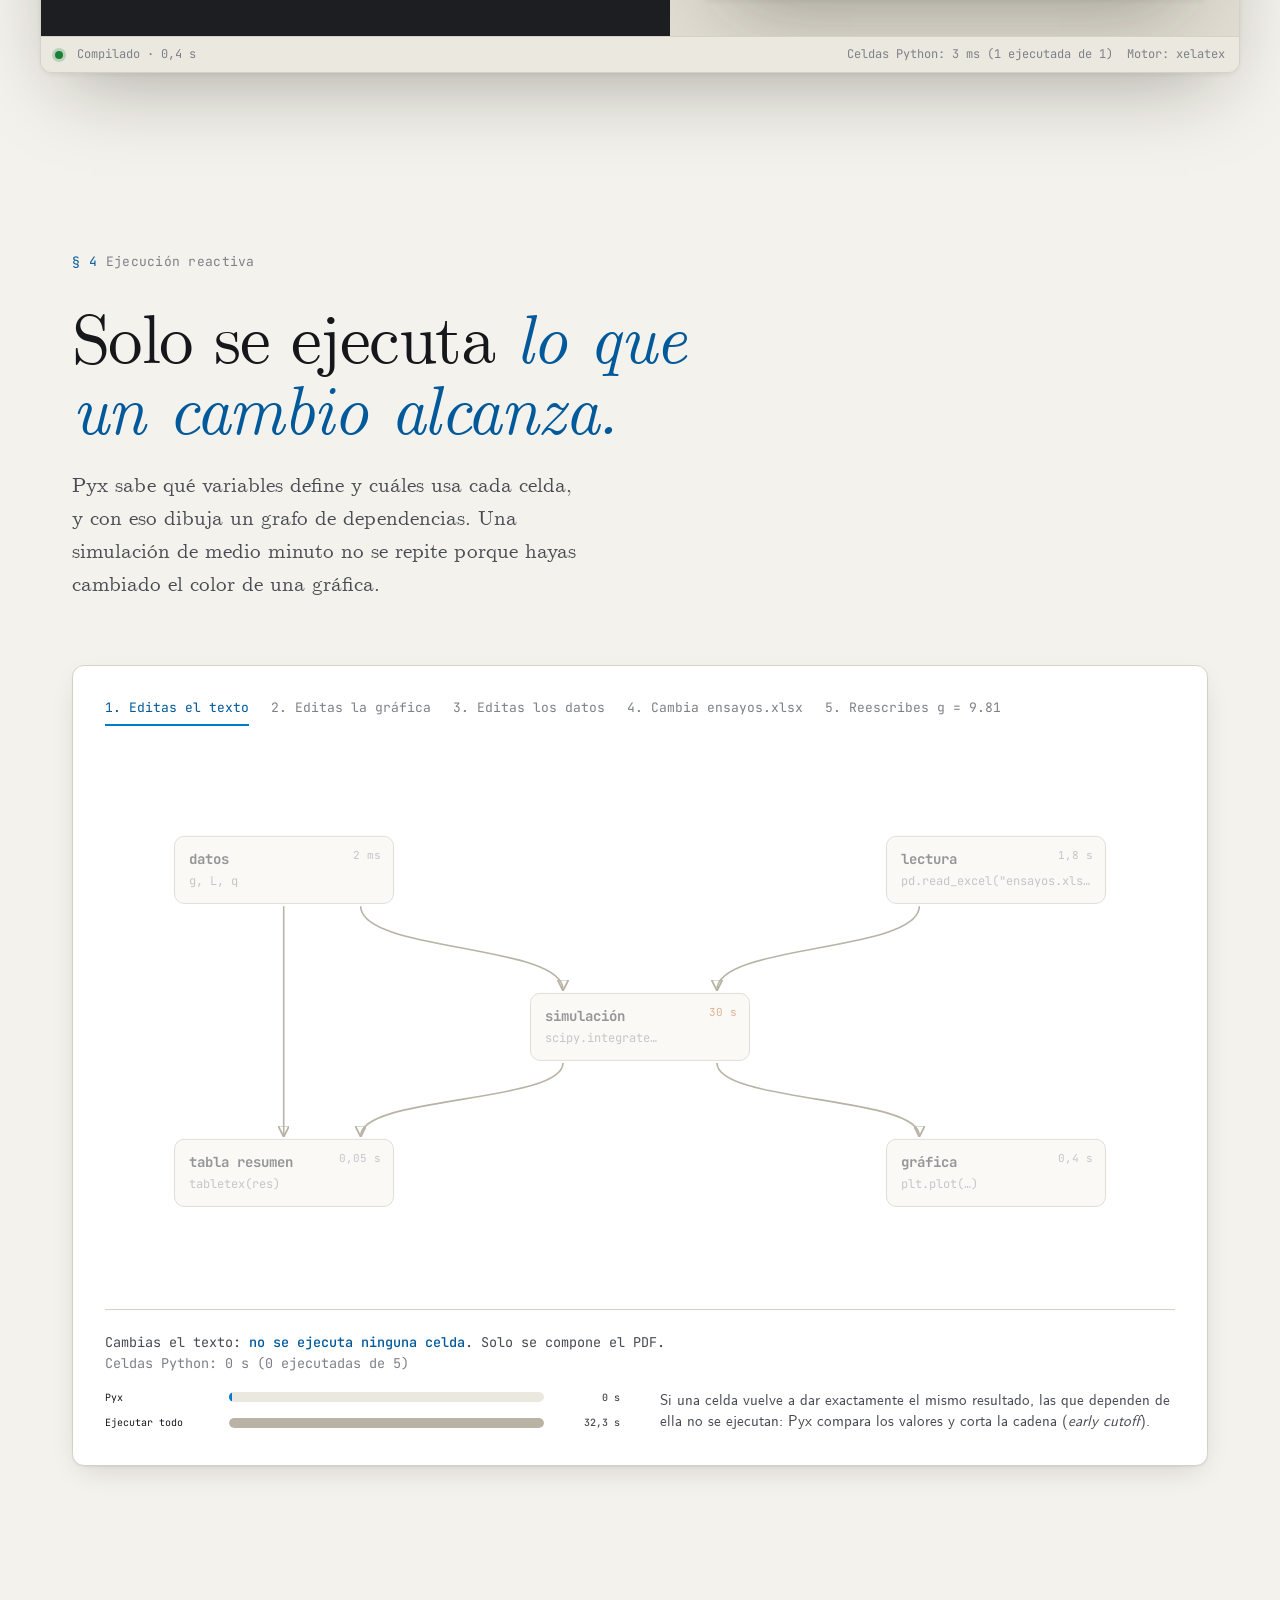
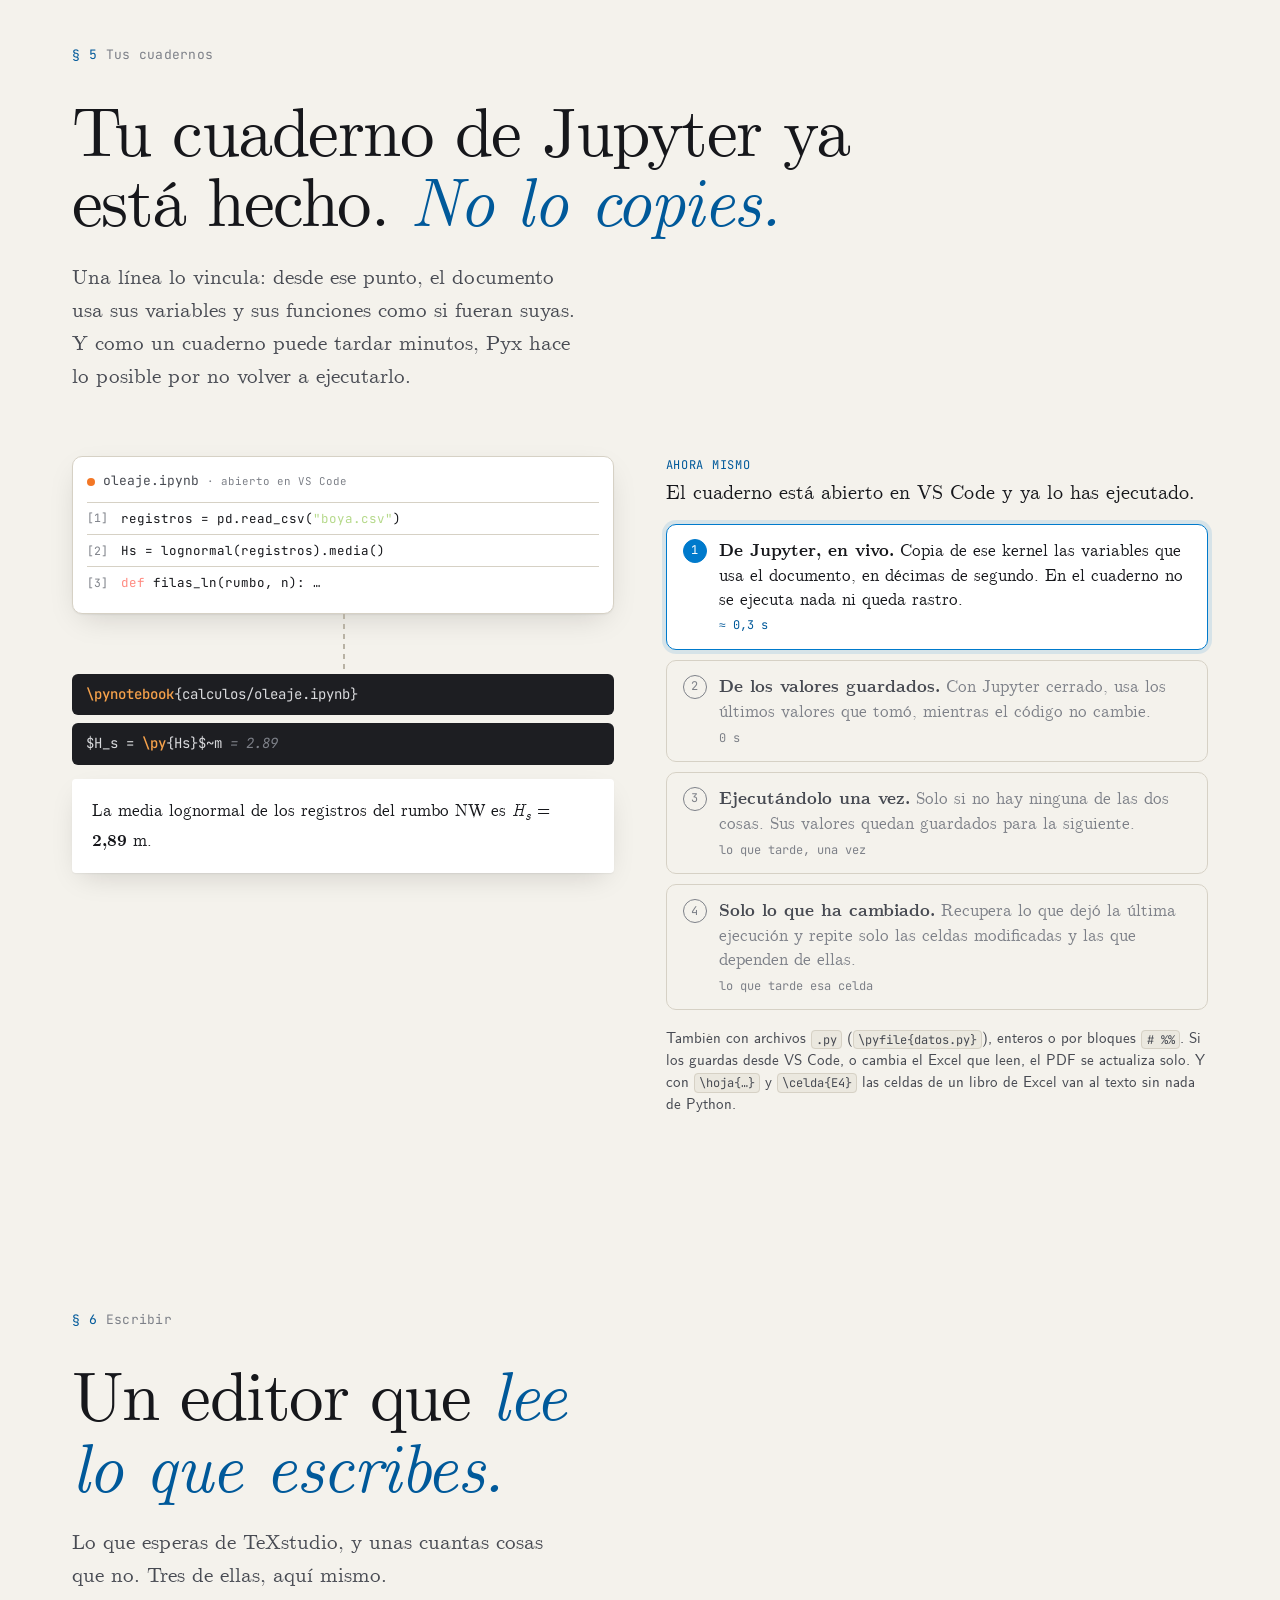
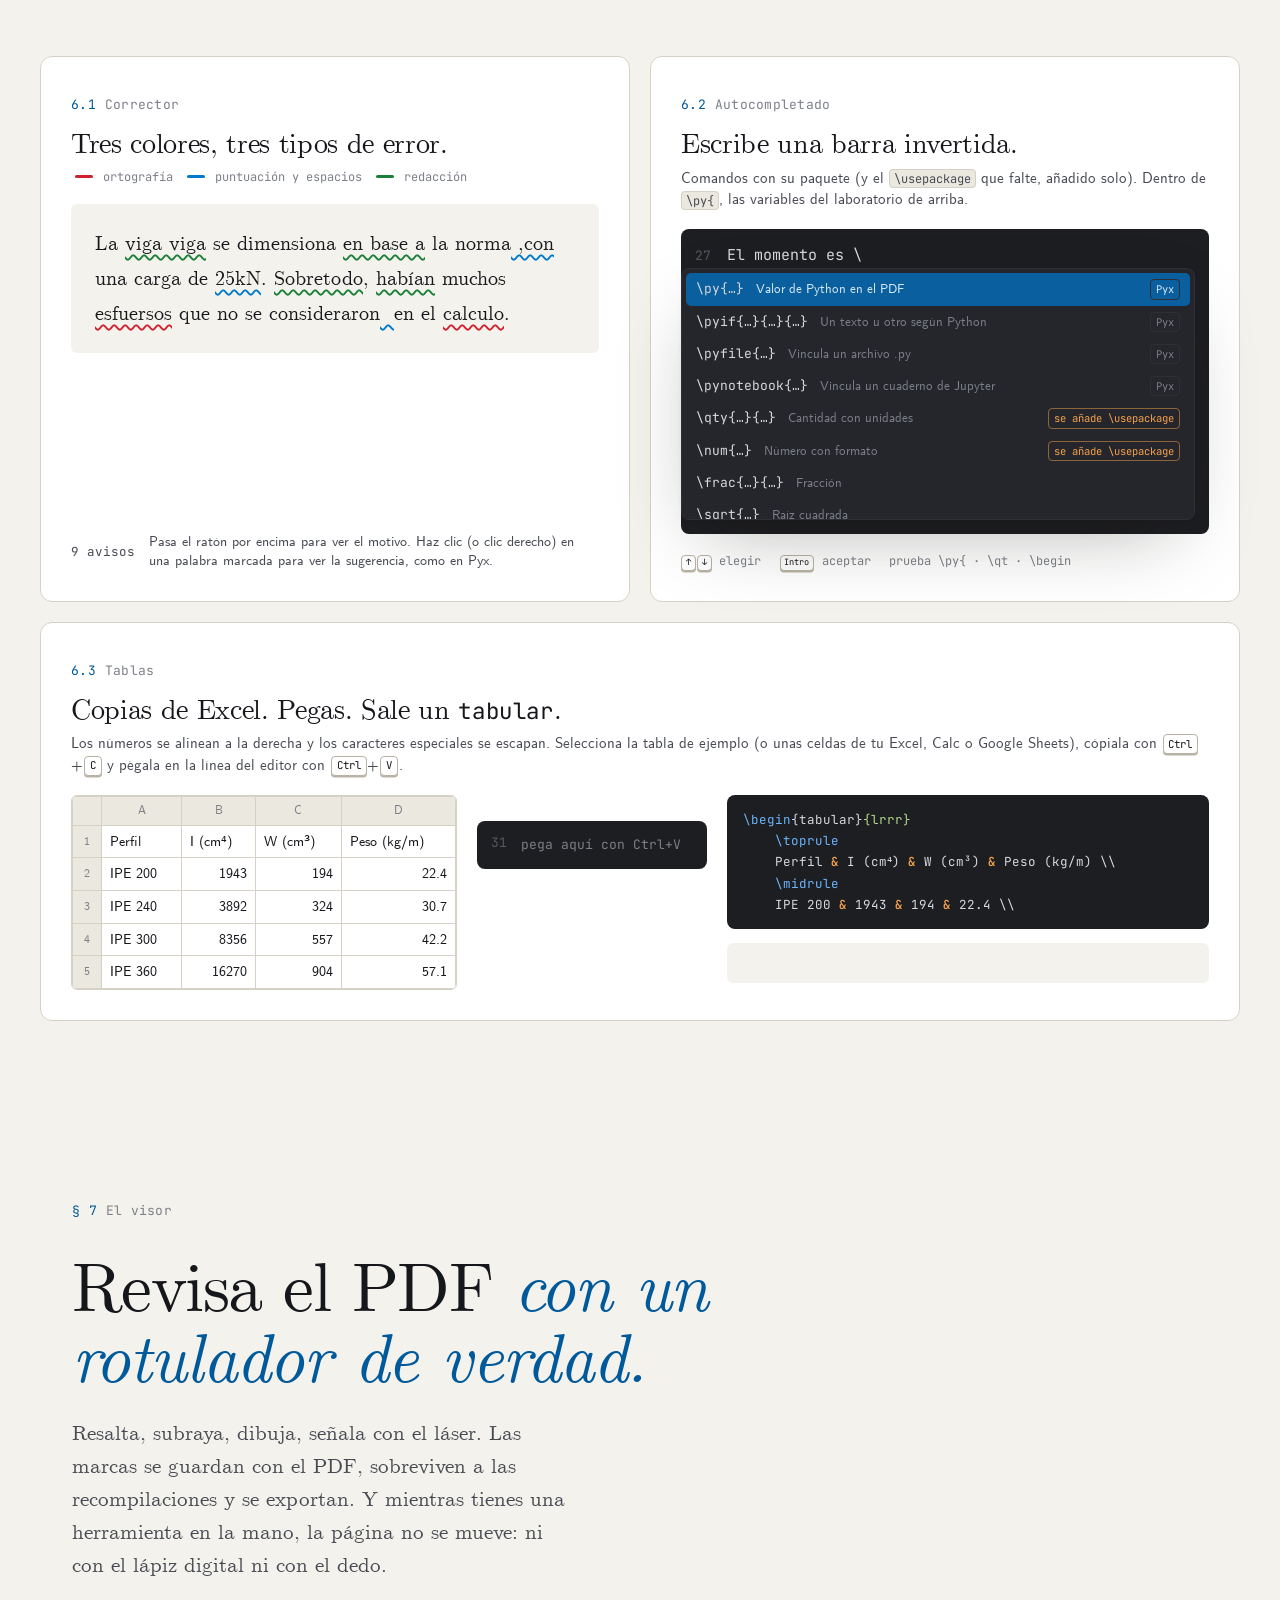
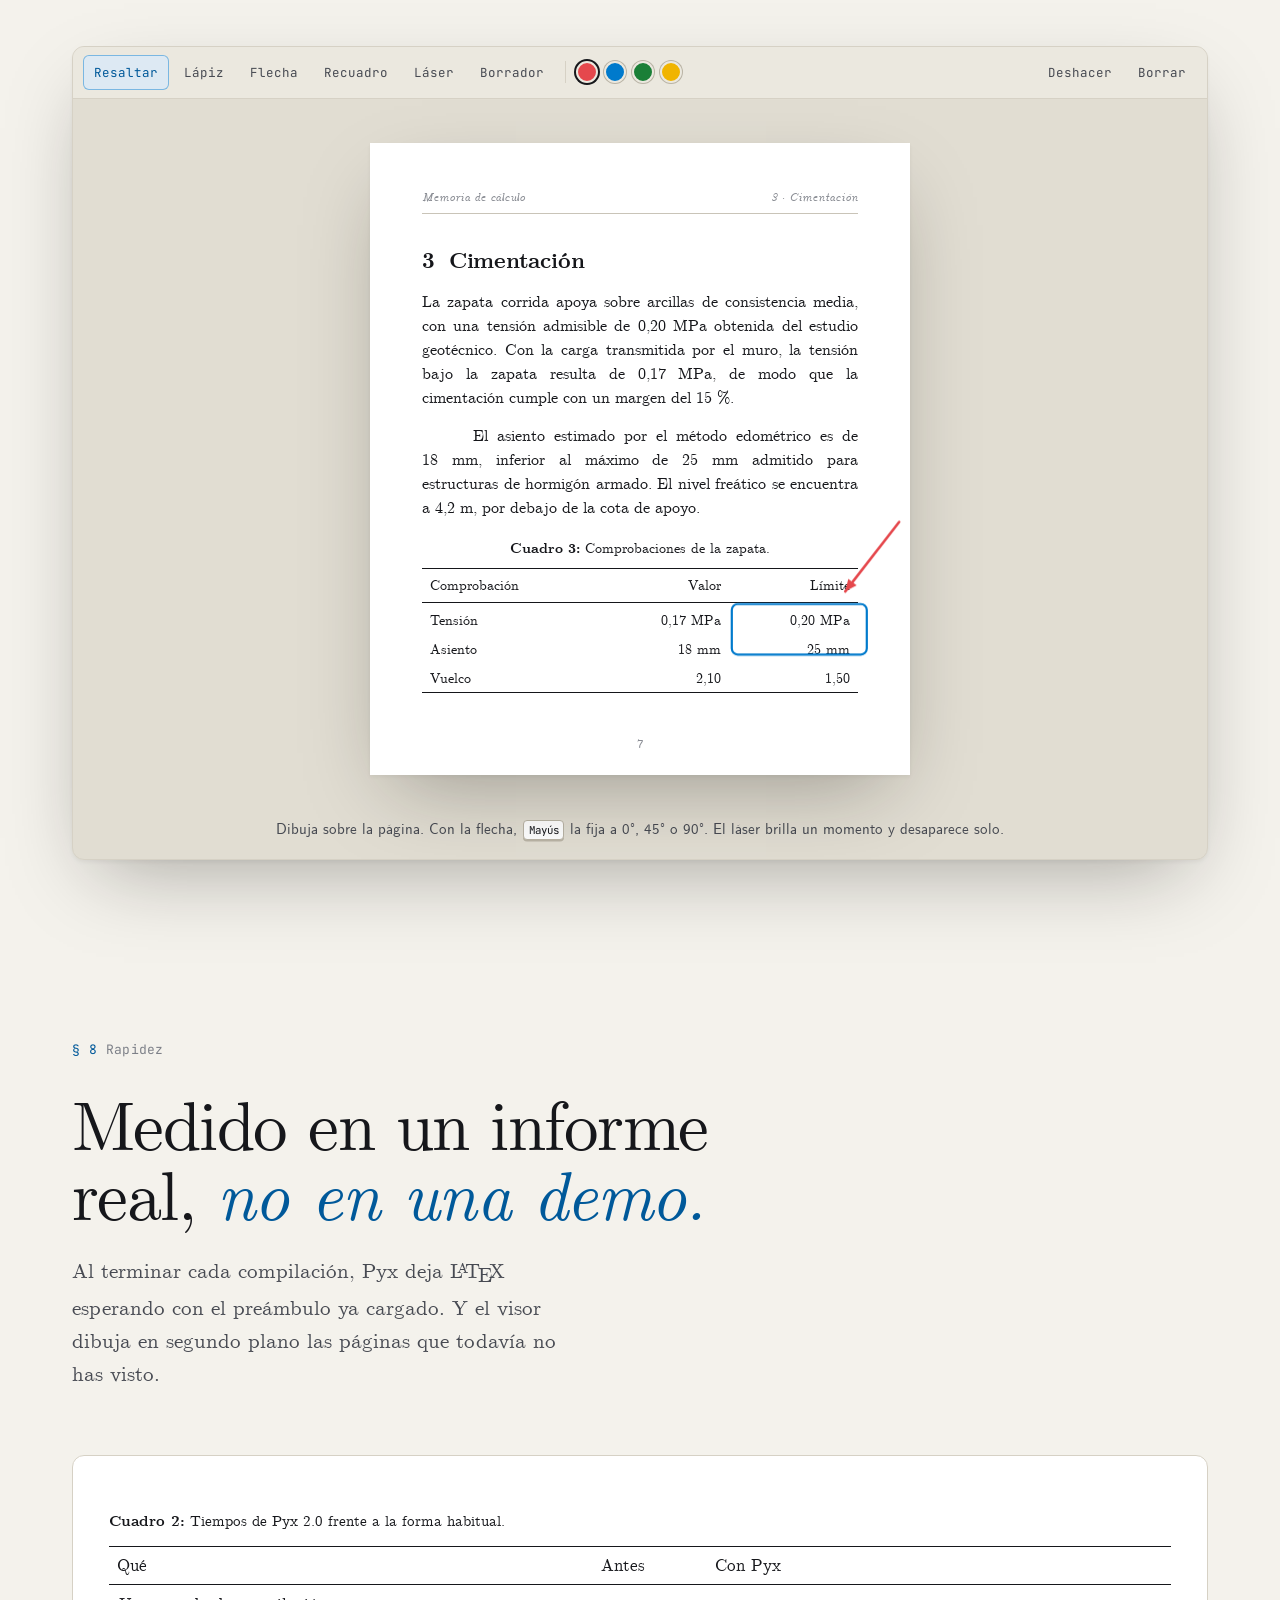
==== commit 77b2dc92: "Web: Pyx 2.3.0 (novedades, versión y manuales) - Las capturas del manual en inglés apuntaban a una c" ====
--- a/index.html
+++ b/index.html
@@ -19,8 +19,8 @@
   <script>try{var t=localStorage.getItem('pyx-tema');if(t)document.documentElement.dataset.theme=t}catch(e){}</script>
   <link rel="preload" href="assets/fonts/cmu-serif-500-roman.woff2" as="font" type="font/woff2" crossorigin>
   <link rel="preload" href="assets/fonts/jetbrains-mono-latin-400-normal.woff2" as="font" type="font/woff2" crossorigin>
-  <link rel="stylesheet" href="assets/css/base.css?v=20261124a">
-  <link rel="stylesheet" href="assets/css/home.css?v=20261124a">
+  <link rel="stylesheet" href="assets/css/base.css?v=20261124b">
+  <link rel="stylesheet" href="assets/css/home.css?v=20261124b">
   <link rel="alternate" hreflang="es" href="https://lorgioo.github.io/Pyx-web/">
   <link rel="alternate" hreflang="en" href="https://lorgioo.github.io/Pyx-web/en/">
 </head>
@@ -70,7 +70,7 @@
   <div class="hero-stage">
     <div class="hero-copy">
       <div class="hero-step is-on" data-step="0">
-        <p class="eyebrow"><span>v2.2.2</span><span class="n">Windows · macOS · Linux · Libre (MIT)</span></p>
+        <p class="eyebrow"><span>v2.3.0</span><span class="n">Windows · macOS · Linux · Libre (MIT)</span></p>
         <h1 class="hero-title">
           <span class="glyphs" aria-hidden="true"><i class="g-cursor"></i><svg class="g-int" viewBox="10 -4 62 106"><path d="M67.2 16.93C67.2-1.91 41.1-1.91 41.1 23.21V73.46C41.1 98.59 15 98.59 15 79.74"/></svg><i class="g-run"></i></span>
           <span class="word">Pyx</span>
@@ -211,7 +211,7 @@
       </div>
       <div class="gest-visual" aria-hidden="true">
         <div class="win">
-          <div class="win-bar"><span></span><span></span><span></span><b>informe.pltx — Pyx 2.2.2</b></div>
+          <div class="win-bar"><span></span><span></span><span></span><b>informe.pltx — Pyx 2.3.0</b></div>
           <div class="win-body">
             <div class="win-editor">
               <div class="wl"><em>14</em><span class="tk-cmd">\section</span>{Datos de partida}</div>
@@ -669,8 +669,8 @@
   <div class="endmark"><span>© <span data-year>2026</span> Pyx · Software libre</span><span>∎</span></div>
 </footer>
 
-<script src="assets/data/novedades.js?v=20261124a"></script>
-<script src="assets/js/common.js?v=20261124a"></script>
-<script src="assets/js/home.js?v=20261124a"></script>
+<script src="assets/data/novedades.js?v=20261124b"></script>
+<script src="assets/js/common.js?v=20261124b"></script>
+<script src="assets/js/home.js?v=20261124b"></script>
 </body>
 </html>
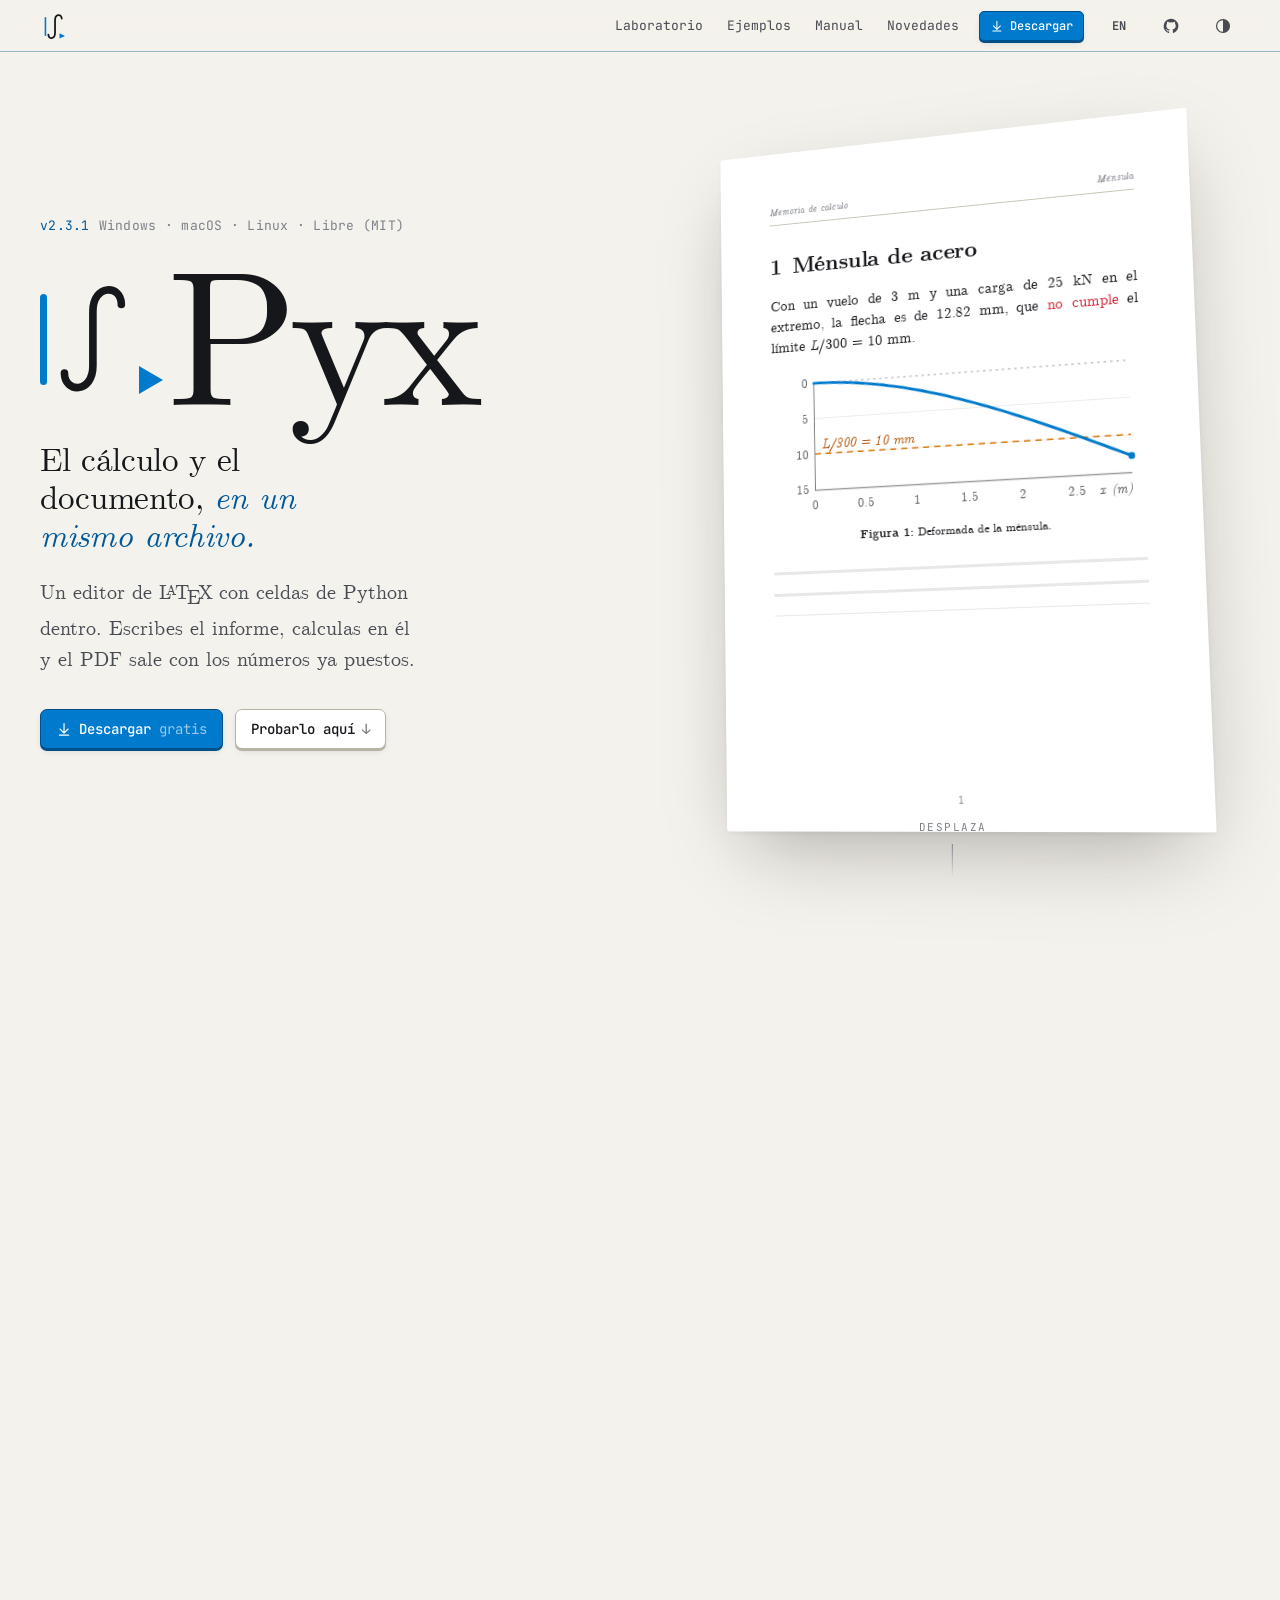
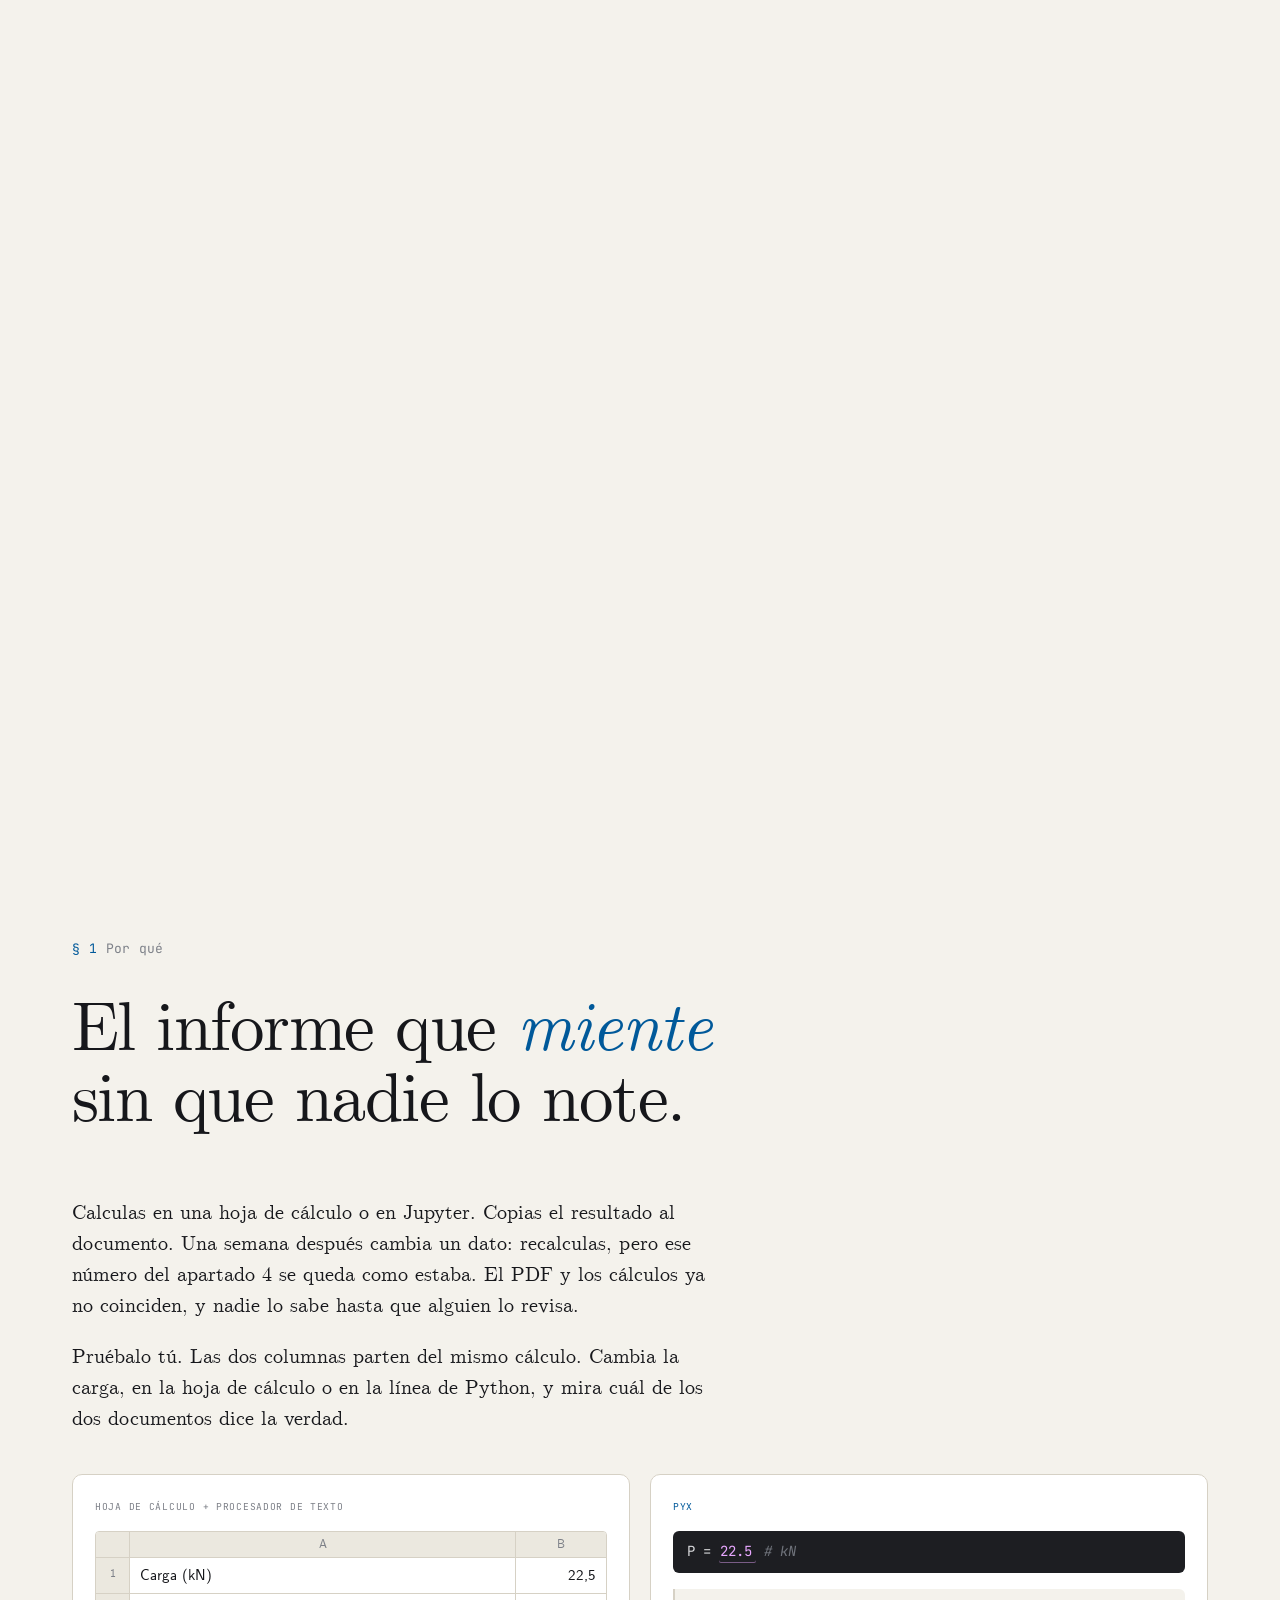
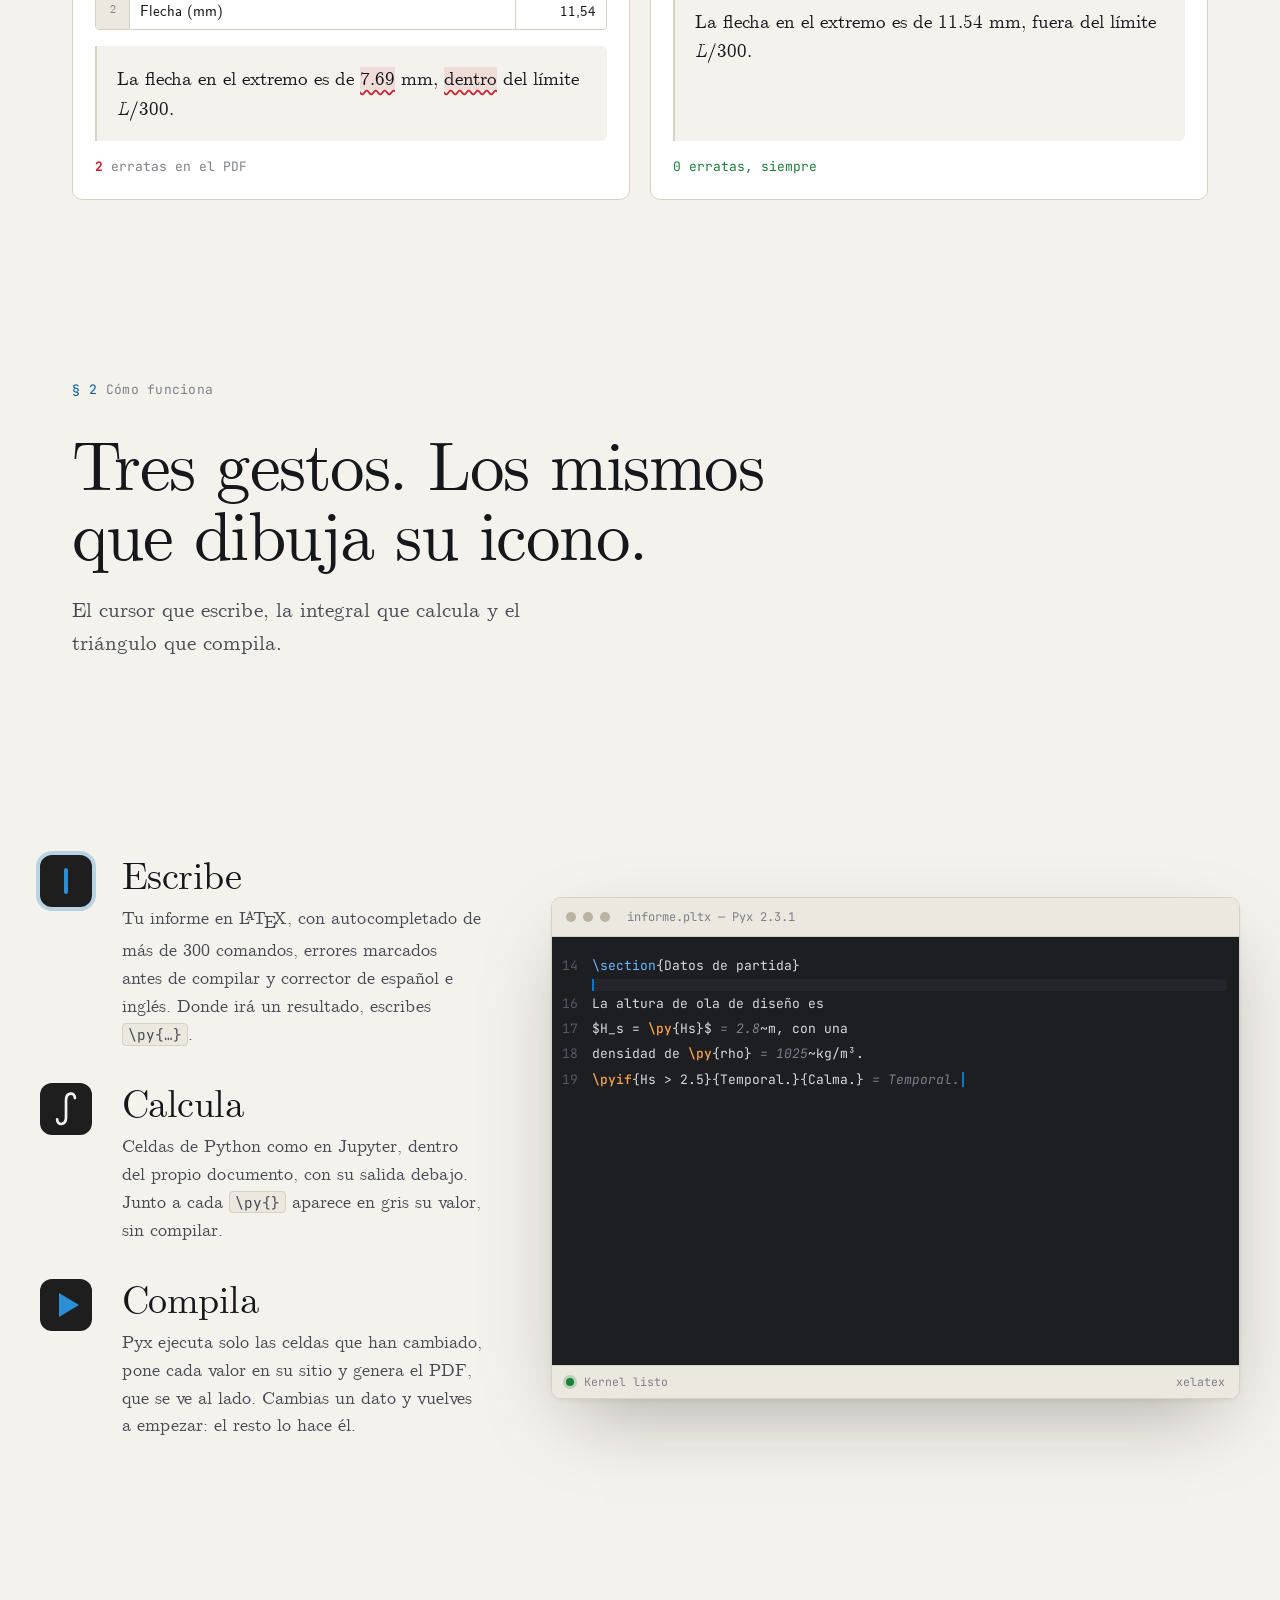
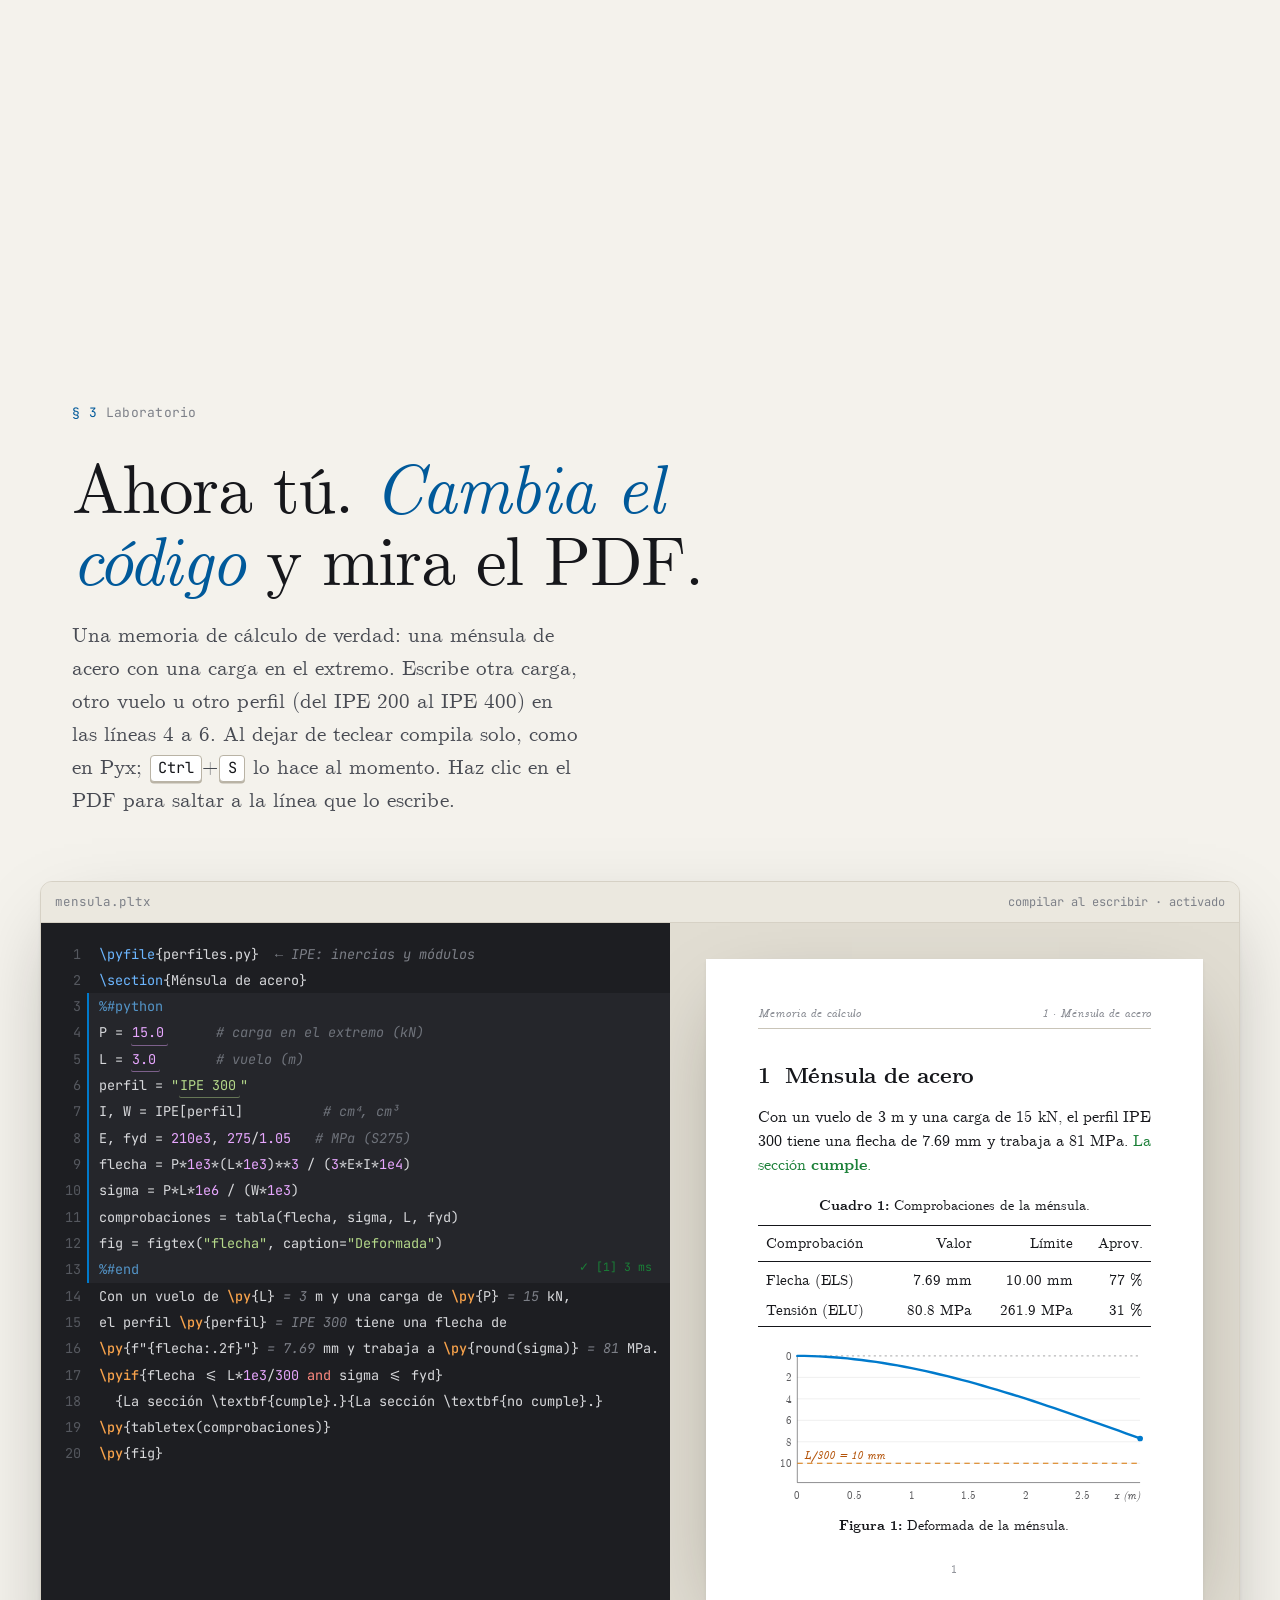
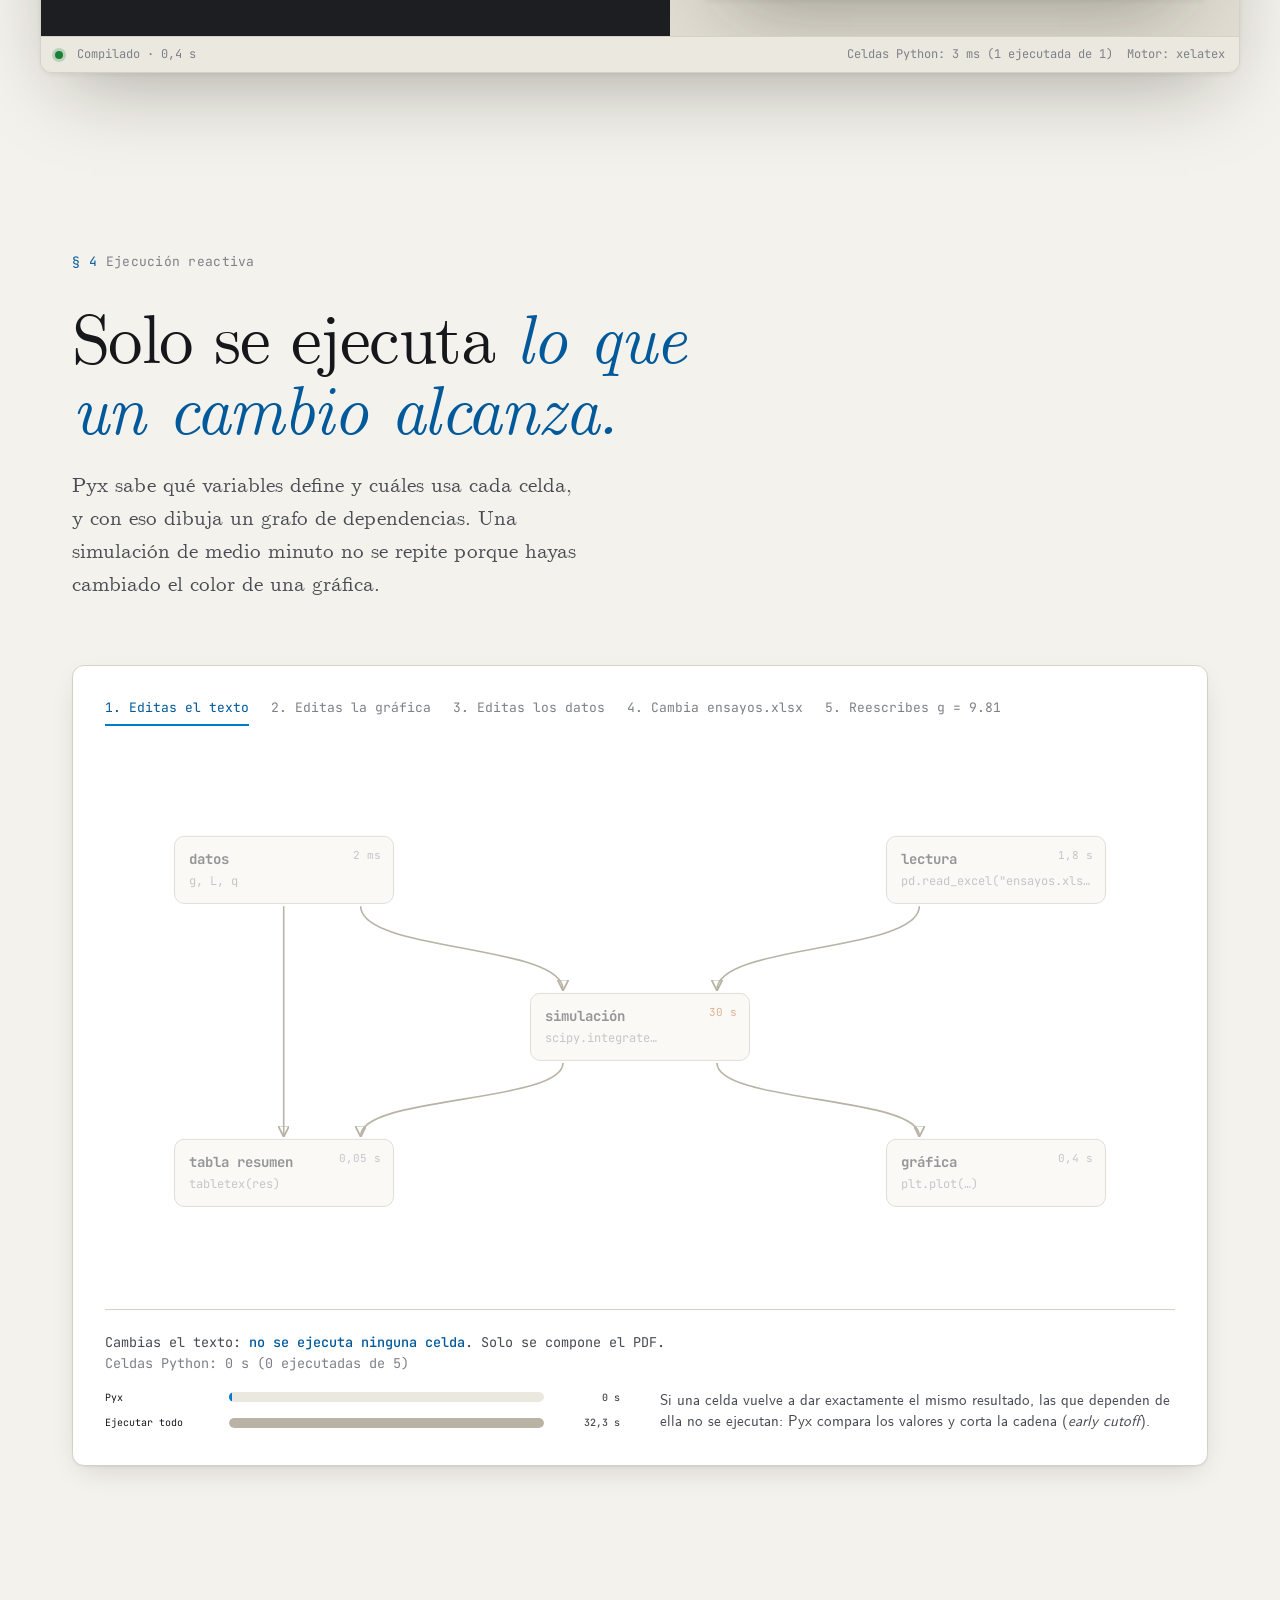
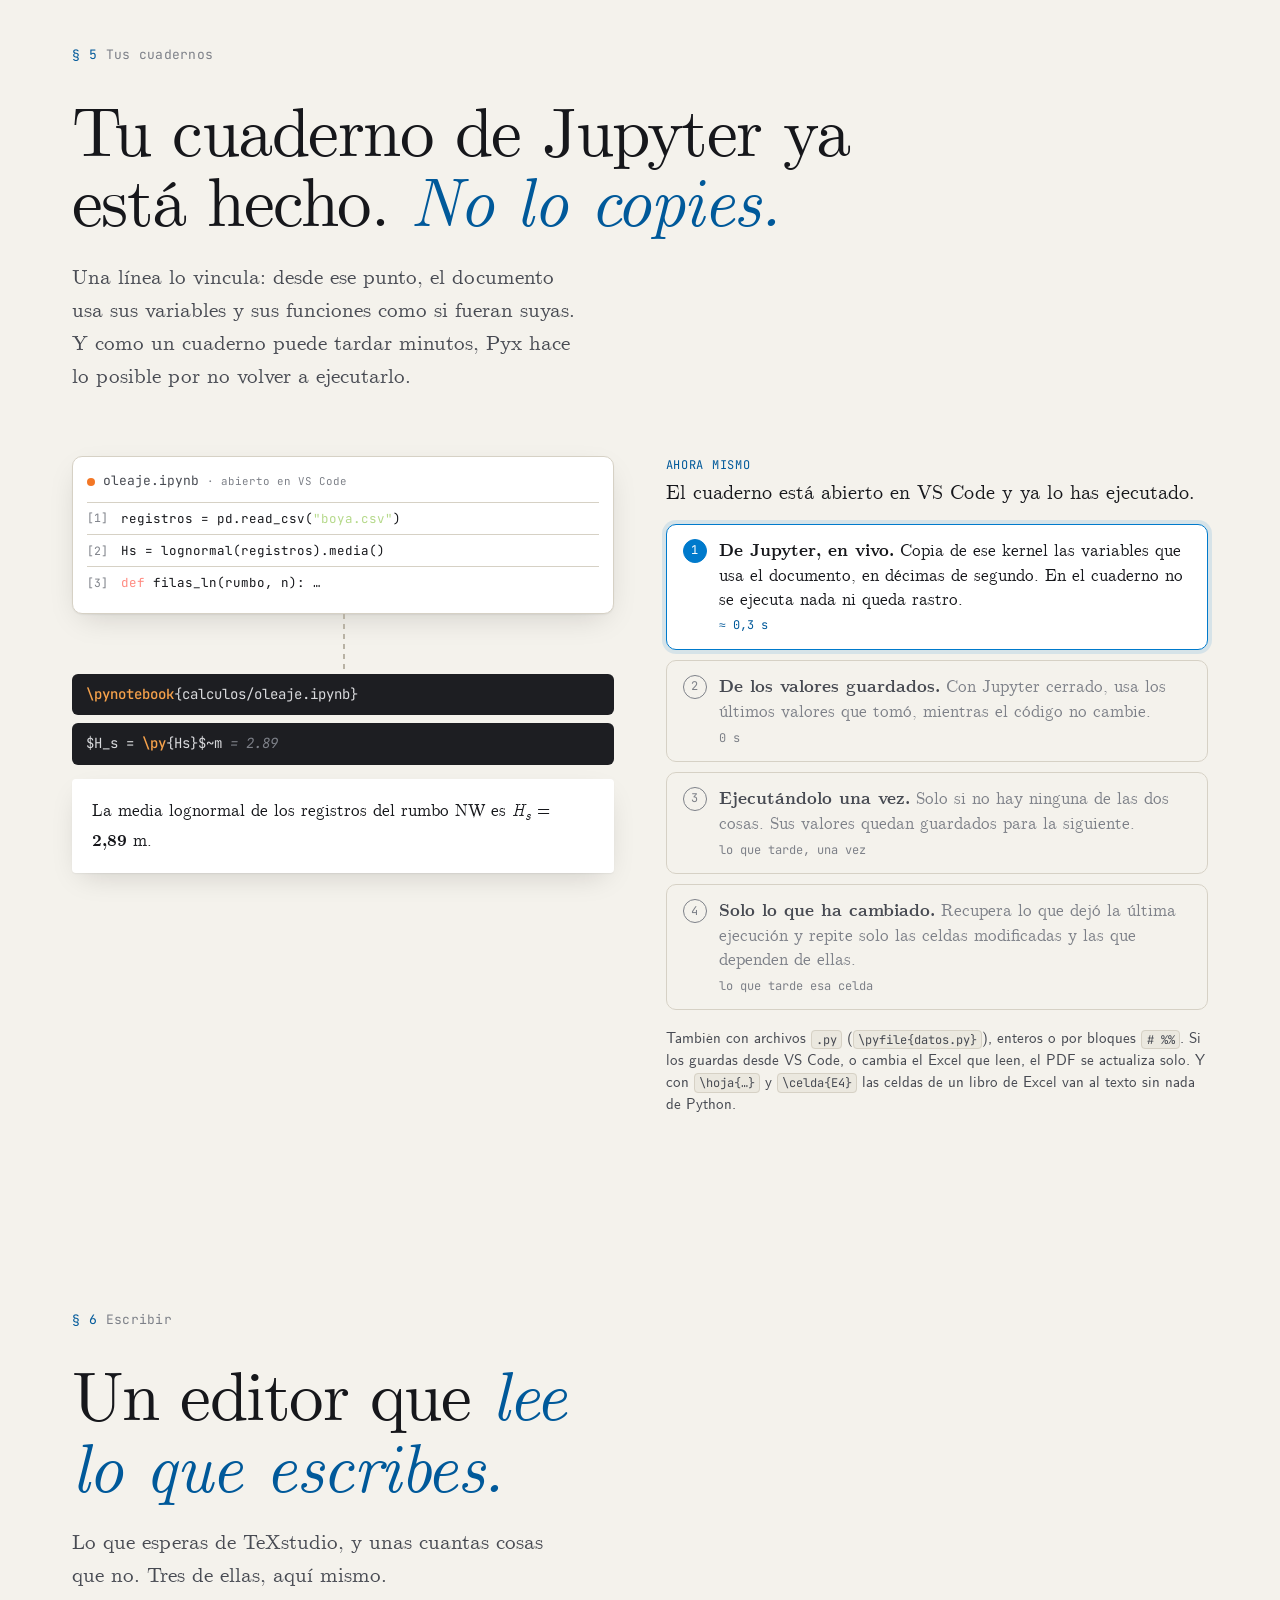
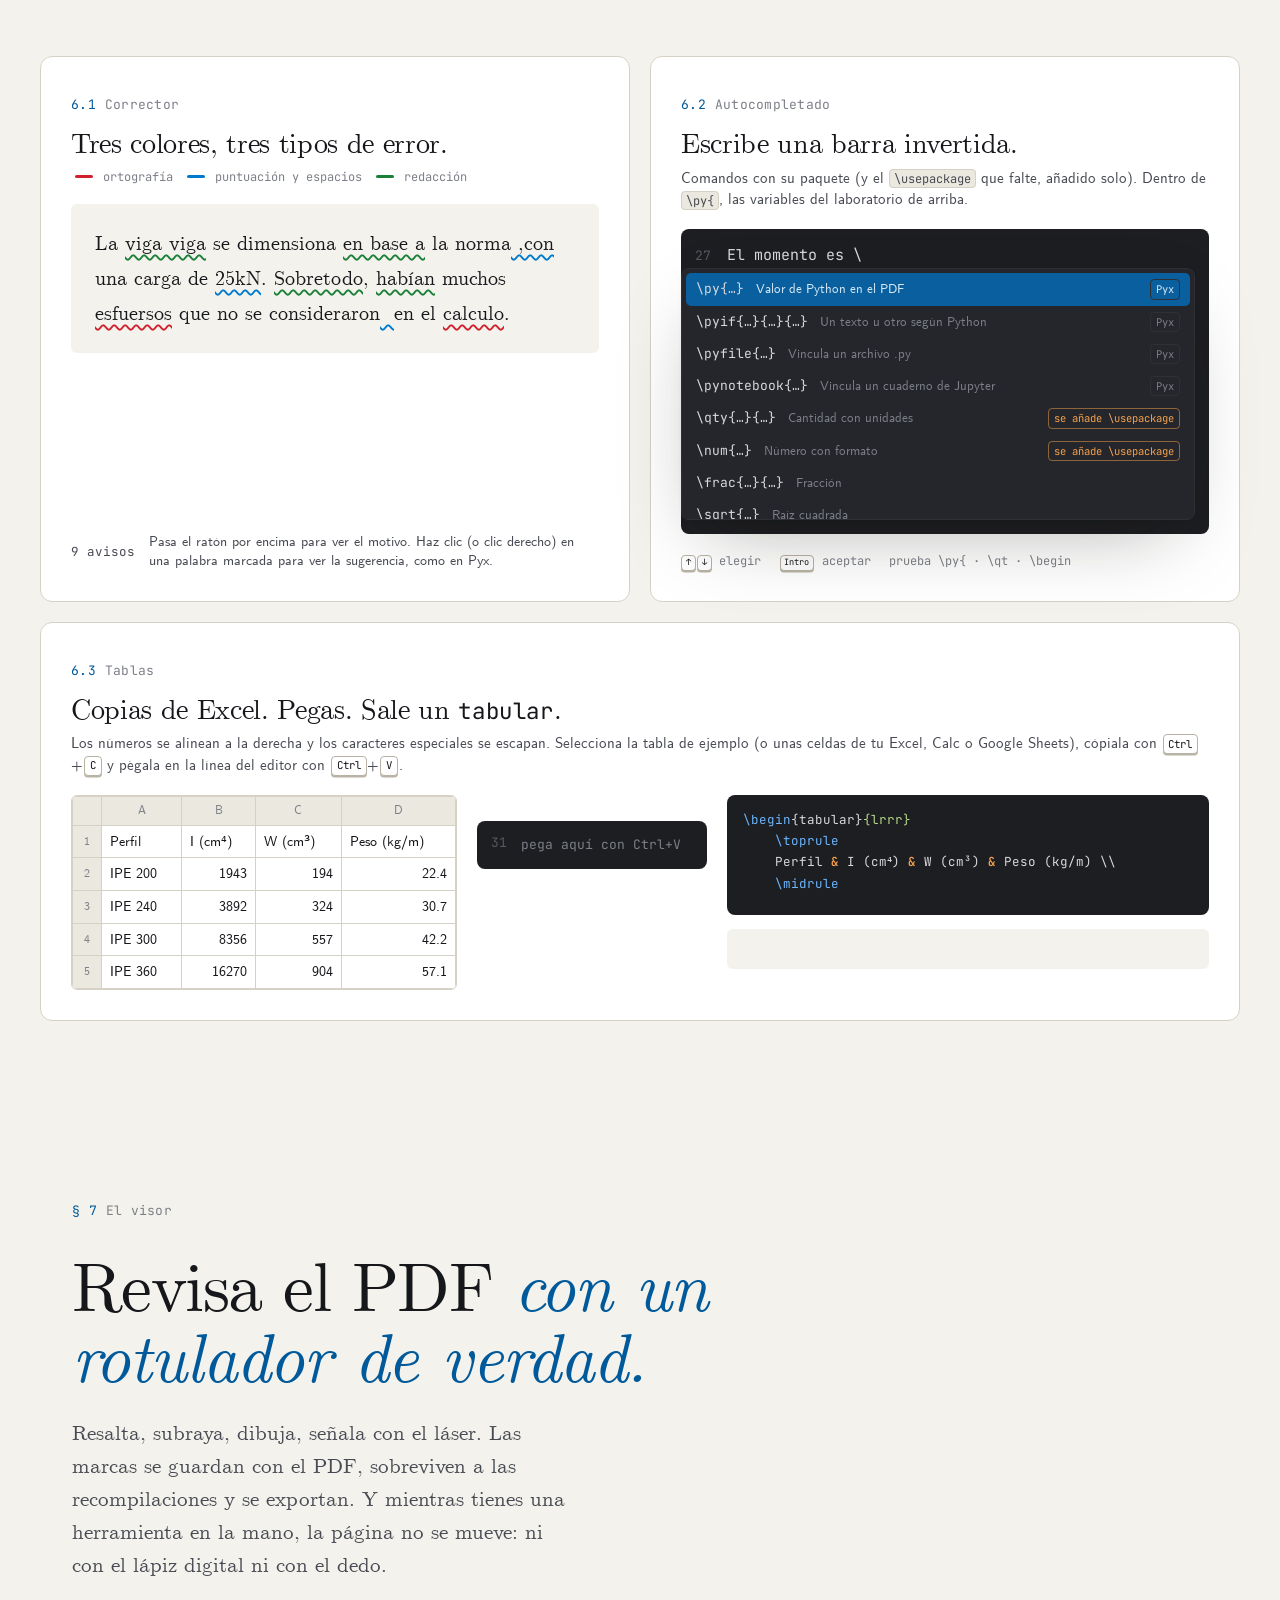
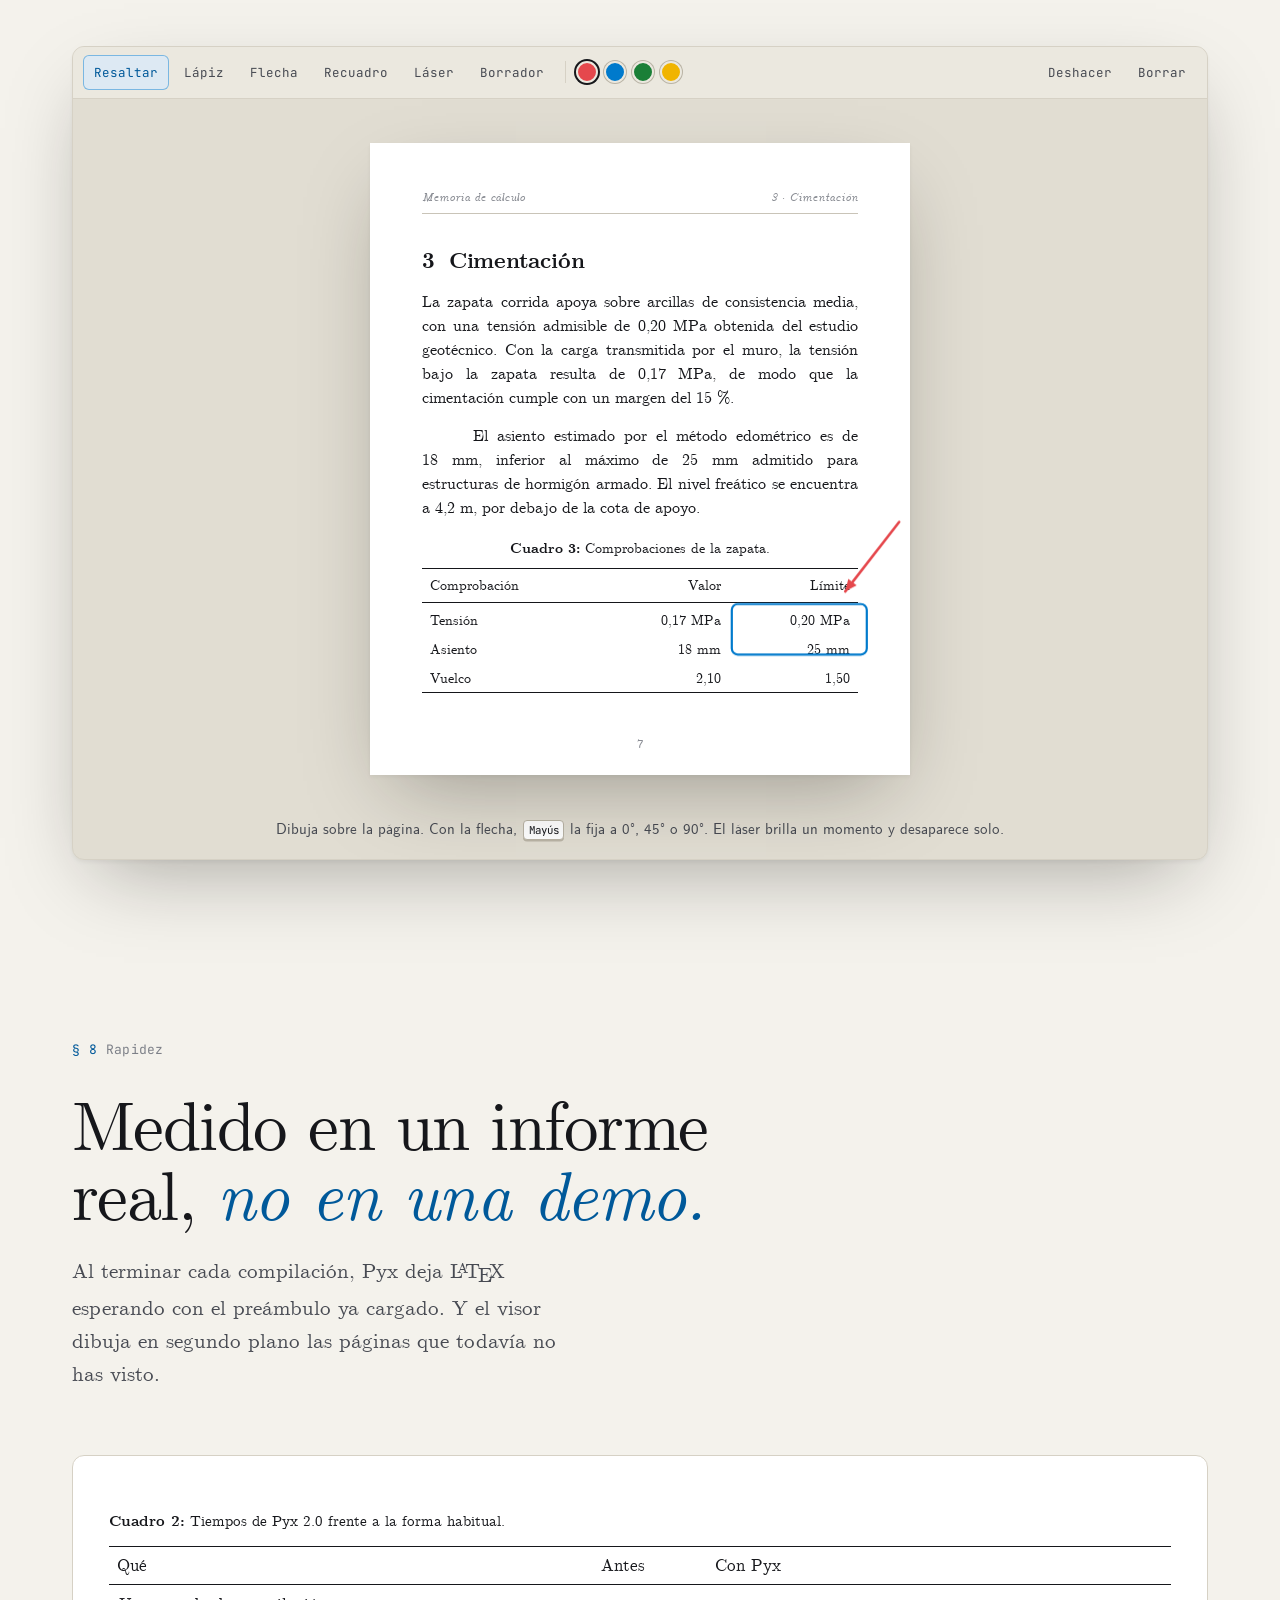
==== commit 563cc4bd: "Web: Pyx 2.3.1 (novedades y versión) Co-Authored-By: Claude Opus 5.5 <noreply@anthropic.com> Claude-" ====
--- a/index.html
+++ b/index.html
@@ -19,8 +19,8 @@
   <script>try{var t=localStorage.getItem('pyx-tema');if(t)document.documentElement.dataset.theme=t}catch(e){}</script>
   <link rel="preload" href="assets/fonts/cmu-serif-500-roman.woff2" as="font" type="font/woff2" crossorigin>
   <link rel="preload" href="assets/fonts/jetbrains-mono-latin-400-normal.woff2" as="font" type="font/woff2" crossorigin>
-  <link rel="stylesheet" href="assets/css/base.css?v=20261124b">
-  <link rel="stylesheet" href="assets/css/home.css?v=20261124b">
+  <link rel="stylesheet" href="assets/css/base.css?v=20261125a">
+  <link rel="stylesheet" href="assets/css/home.css?v=20261125a">
   <link rel="alternate" hreflang="es" href="https://lorgioo.github.io/Pyx-web/">
   <link rel="alternate" hreflang="en" href="https://lorgioo.github.io/Pyx-web/en/">
 </head>
@@ -70,7 +70,7 @@
   <div class="hero-stage">
     <div class="hero-copy">
       <div class="hero-step is-on" data-step="0">
-        <p class="eyebrow"><span>v2.3.0</span><span class="n">Windows · macOS · Linux · Libre (MIT)</span></p>
+        <p class="eyebrow"><span>v2.3.1</span><span class="n">Windows · macOS · Linux · Libre (MIT)</span></p>
         <h1 class="hero-title">
           <span class="glyphs" aria-hidden="true"><i class="g-cursor"></i><svg class="g-int" viewBox="10 -4 62 106"><path d="M67.2 16.93C67.2-1.91 41.1-1.91 41.1 23.21V73.46C41.1 98.59 15 98.59 15 79.74"/></svg><i class="g-run"></i></span>
           <span class="word">Pyx</span>
@@ -211,7 +211,7 @@
       </div>
       <div class="gest-visual" aria-hidden="true">
         <div class="win">
-          <div class="win-bar"><span></span><span></span><span></span><b>informe.pltx — Pyx 2.3.0</b></div>
+          <div class="win-bar"><span></span><span></span><span></span><b>informe.pltx — Pyx 2.3.1</b></div>
           <div class="win-body">
             <div class="win-editor">
               <div class="wl"><em>14</em><span class="tk-cmd">\section</span>{Datos de partida}</div>
@@ -669,8 +669,8 @@
   <div class="endmark"><span>© <span data-year>2026</span> Pyx · Software libre</span><span>∎</span></div>
 </footer>
 
-<script src="assets/data/novedades.js?v=20261124b"></script>
-<script src="assets/js/common.js?v=20261124b"></script>
-<script src="assets/js/home.js?v=20261124b"></script>
+<script src="assets/data/novedades.js?v=20261125a"></script>
+<script src="assets/js/common.js?v=20261125a"></script>
+<script src="assets/js/home.js?v=20261125a"></script>
 </body>
 </html>
